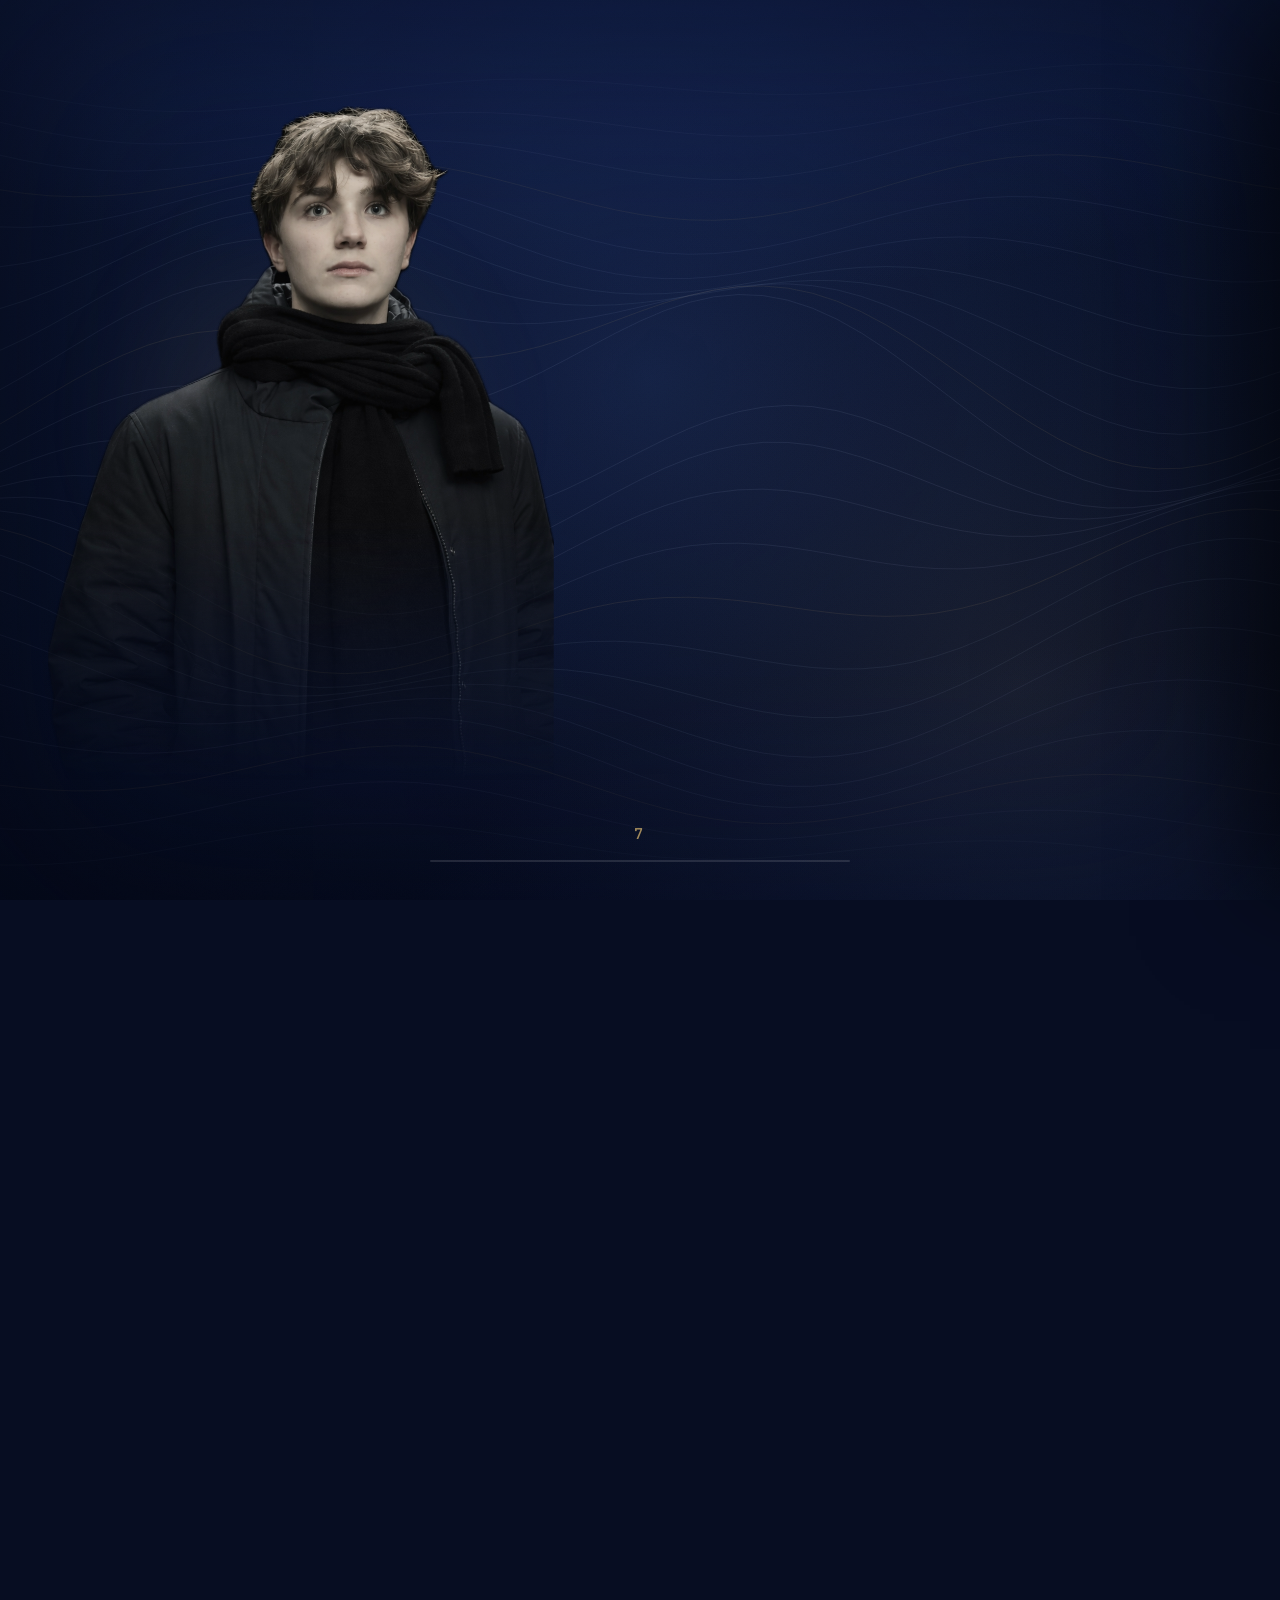
==== index.html @ 4847de5e "Add files via upload" ====
<!DOCTYPE html>
<html lang="it">
<head>
<meta charset="UTF-8" />
<meta http-equiv="refresh" content="0; url=Portfolio.html" />
<title>Andrea Celeste Gervasoni</title>
<script>location.replace('Portfolio.html' + location.hash);</script>
</head>
<body style="background: #070D22;"></body>
</html>
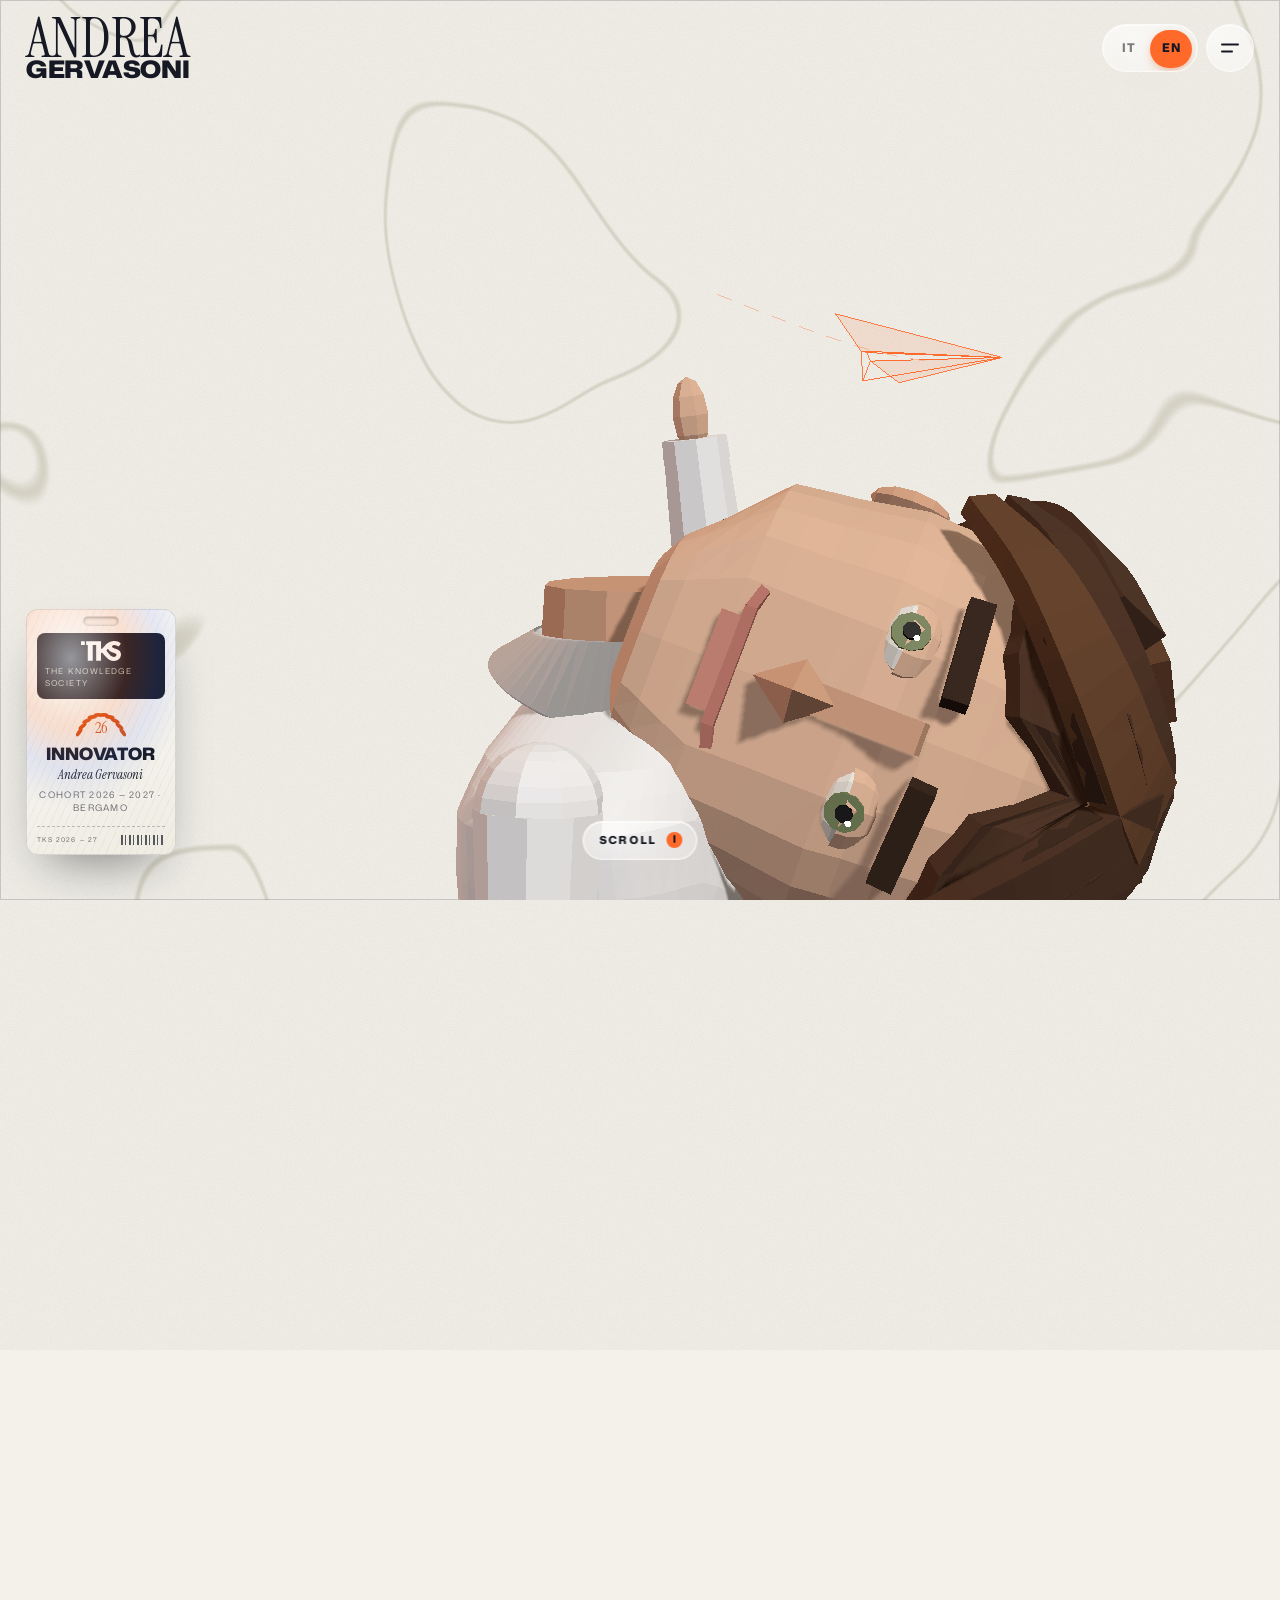
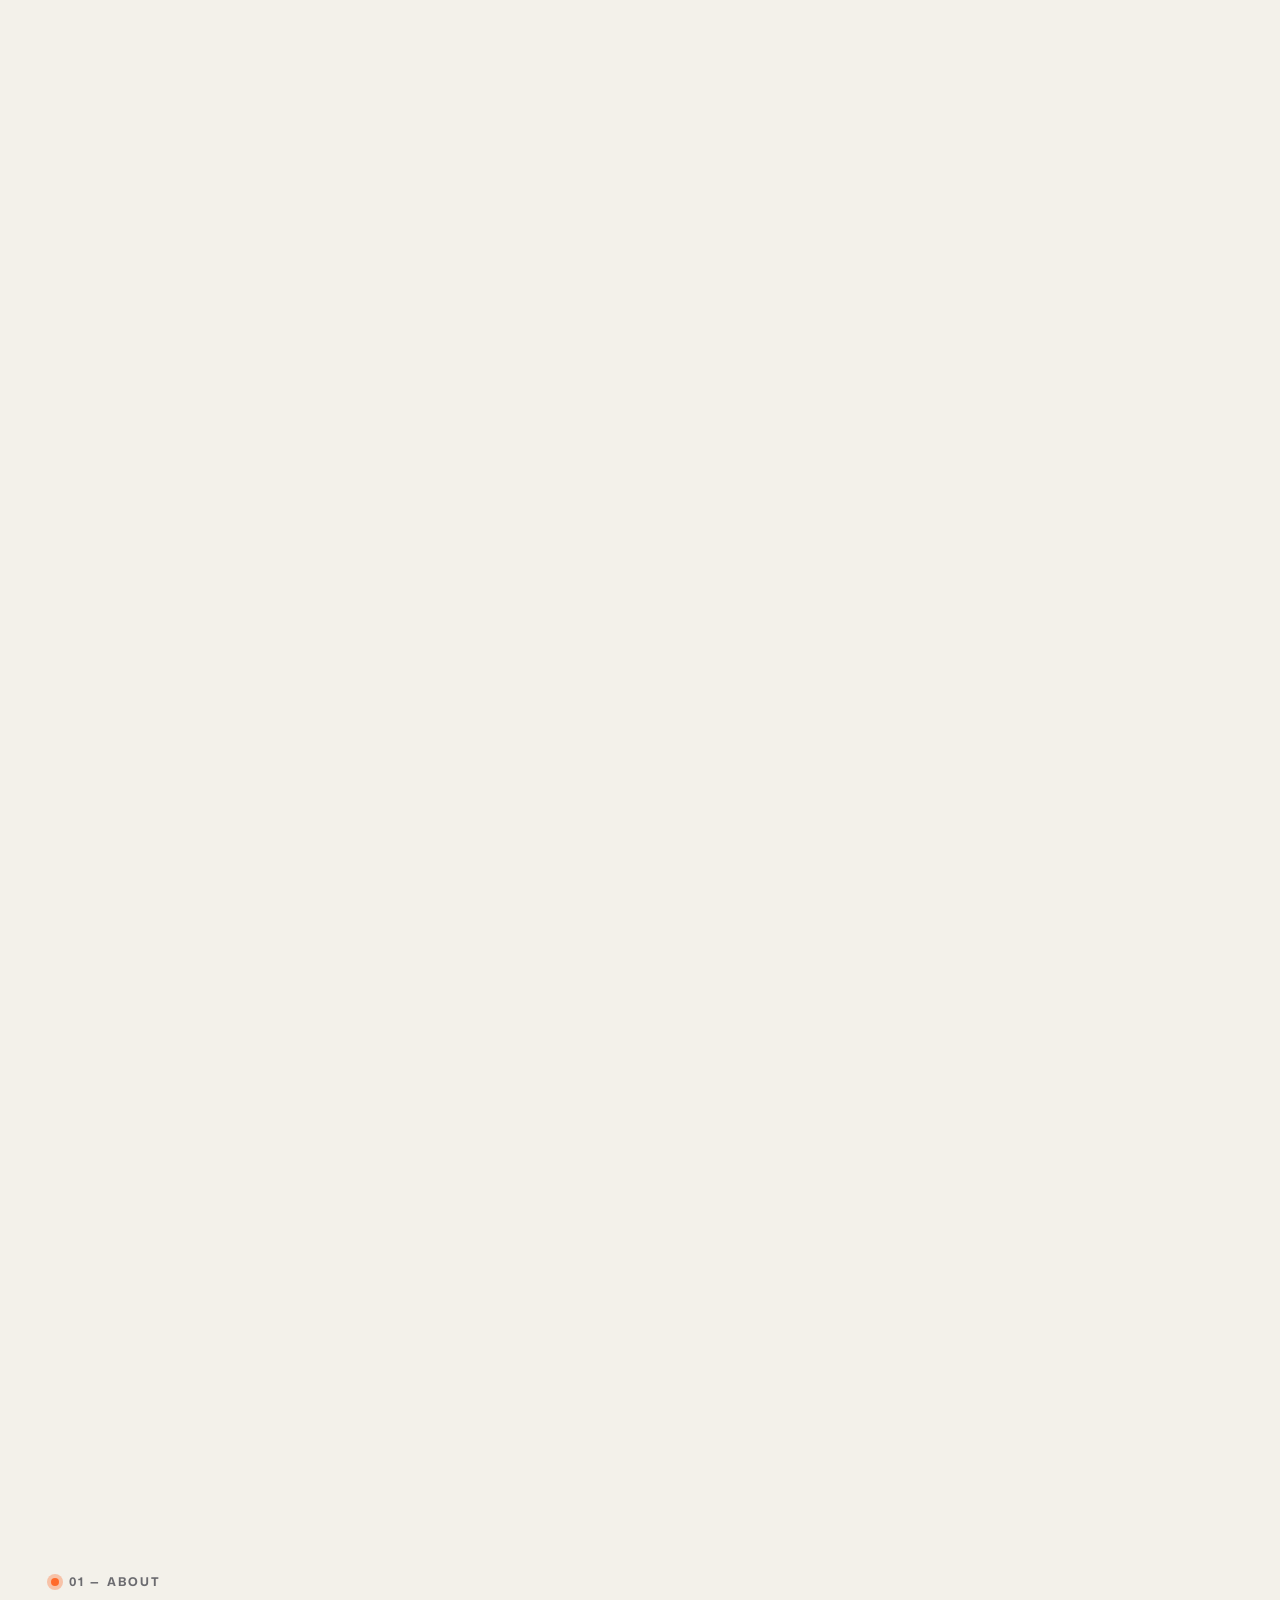
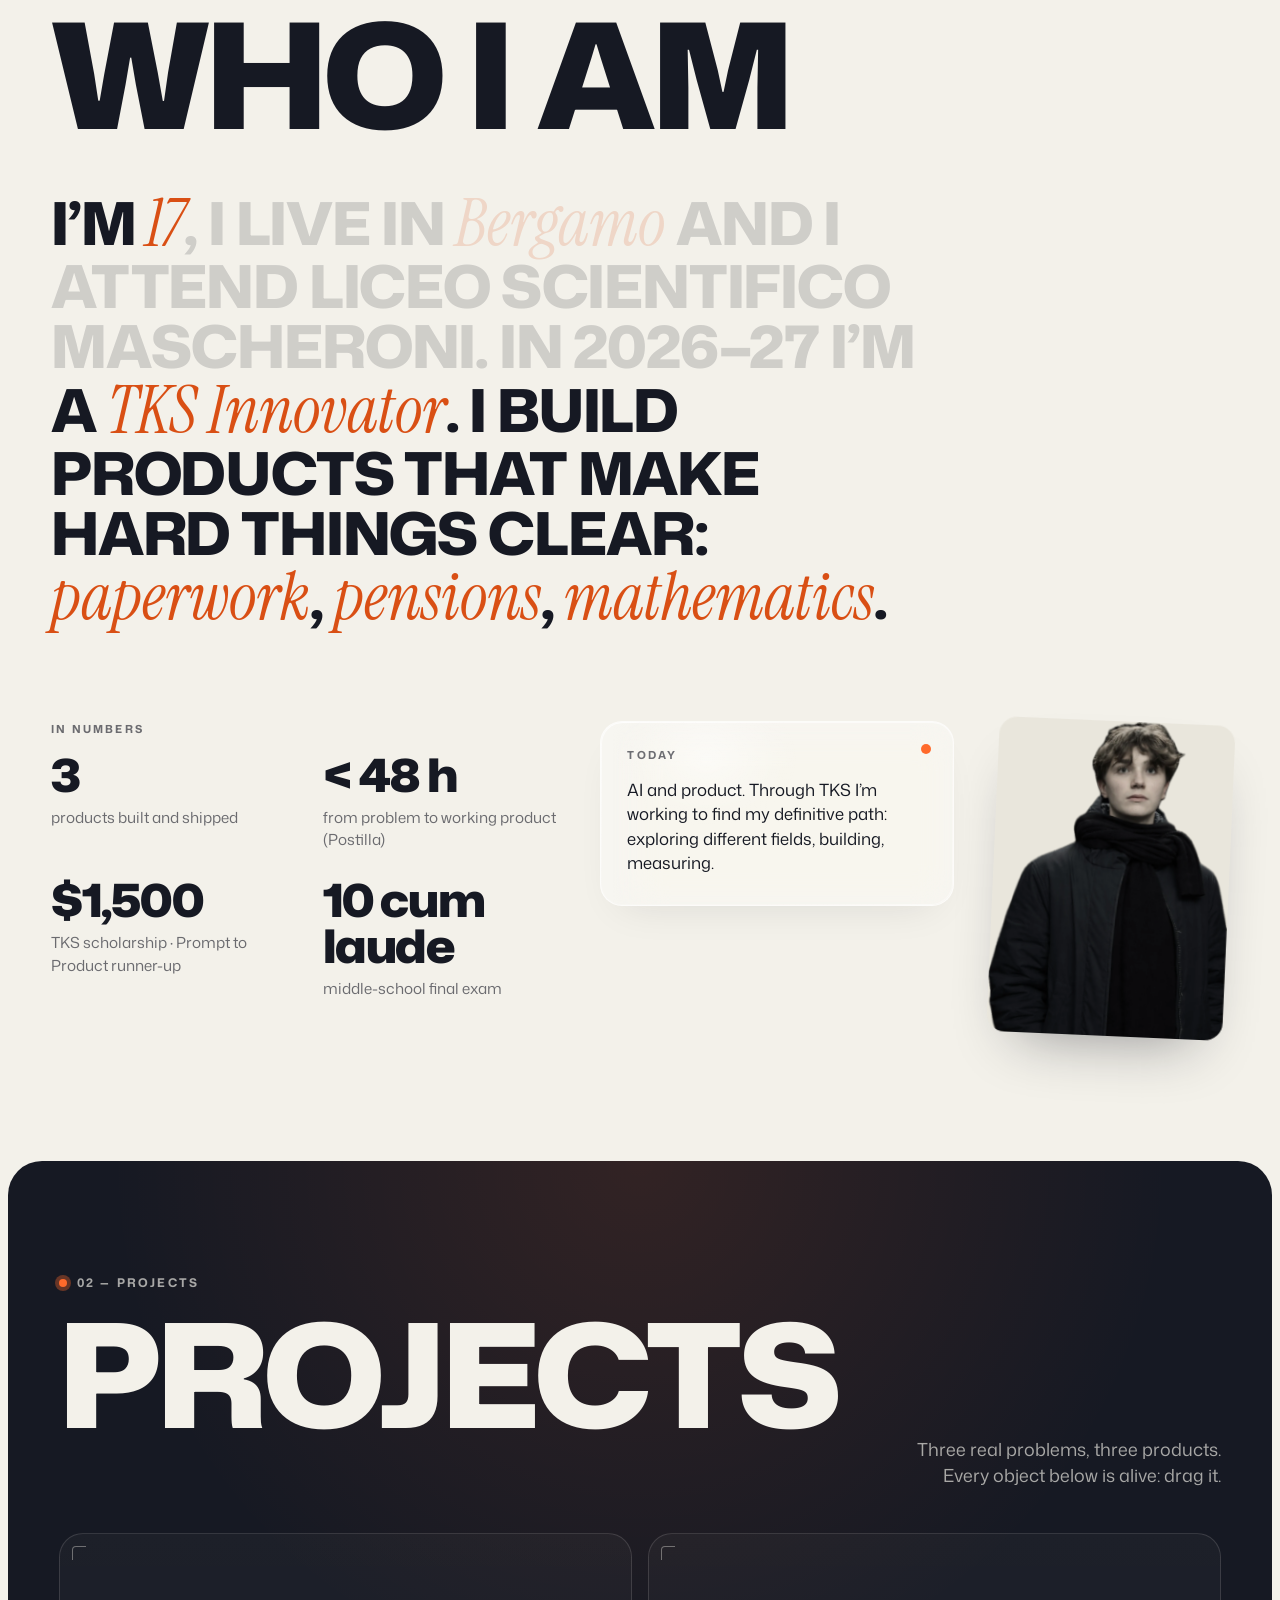
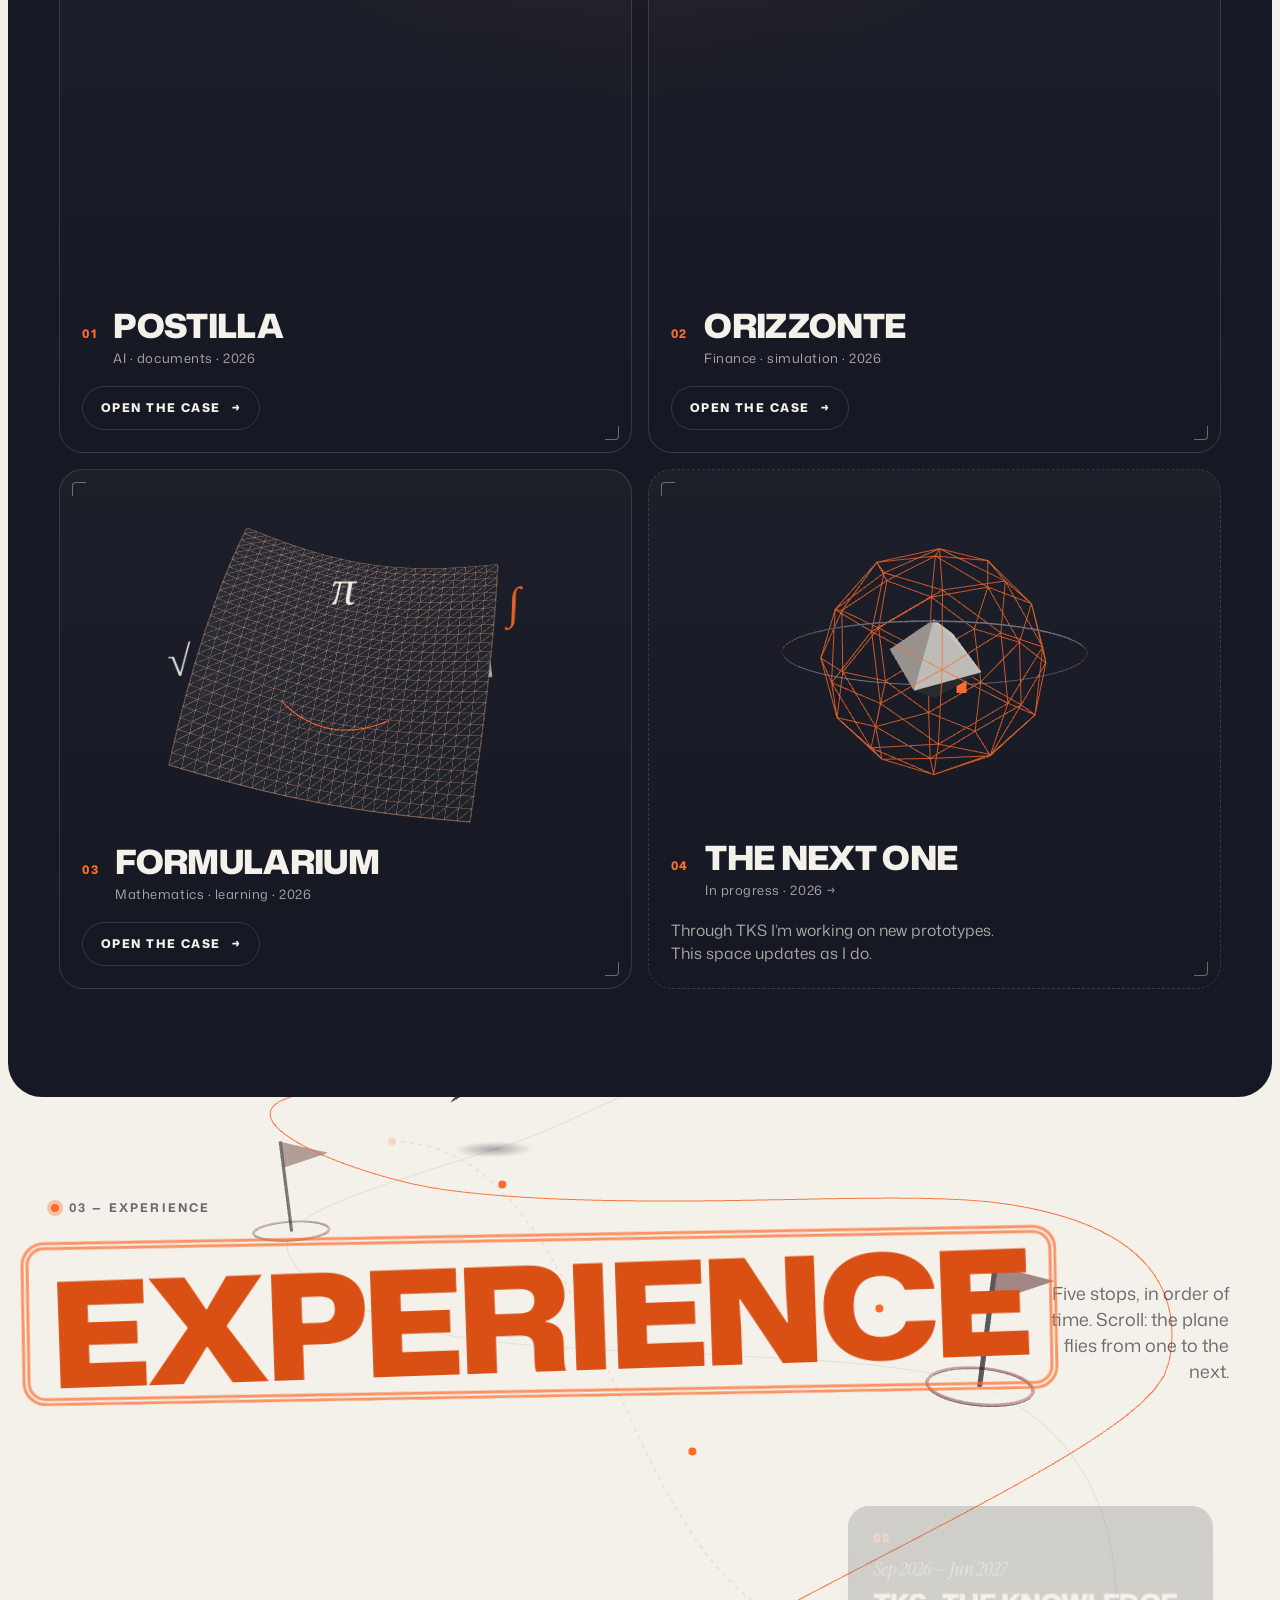
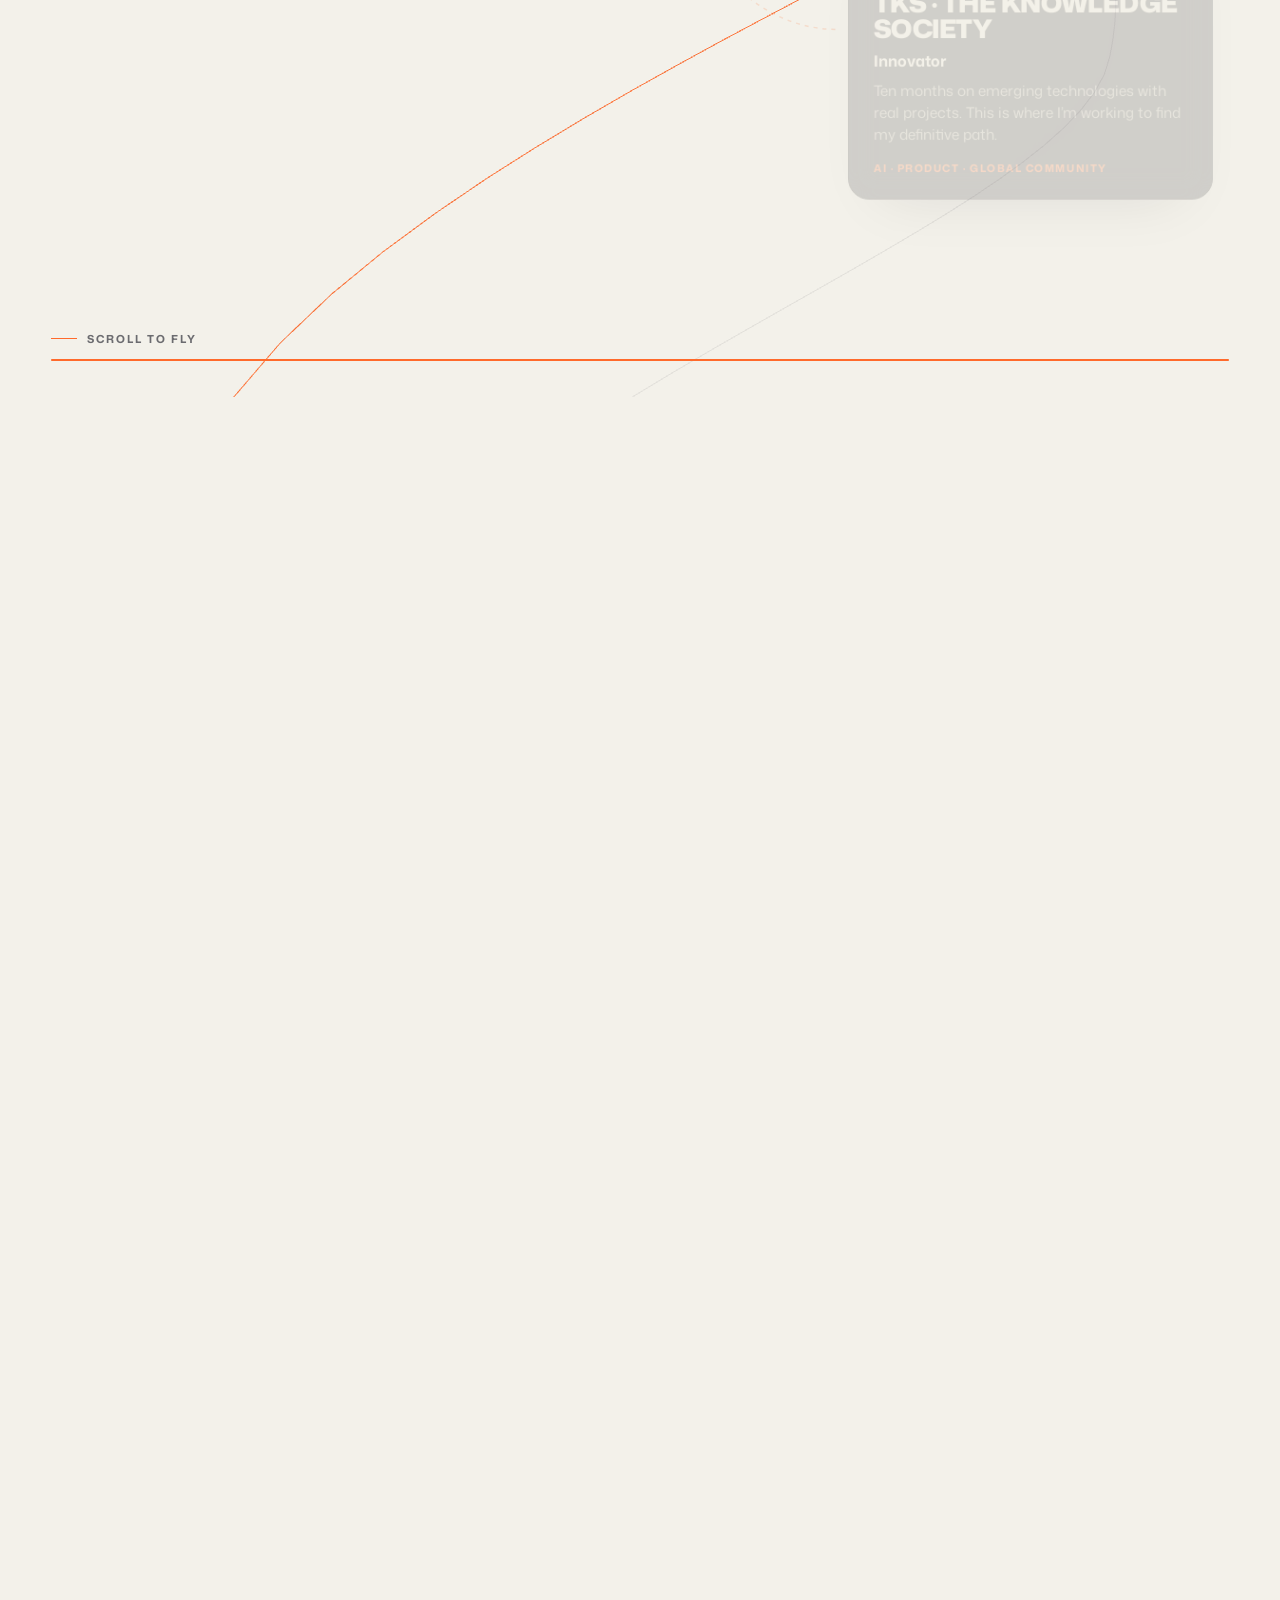
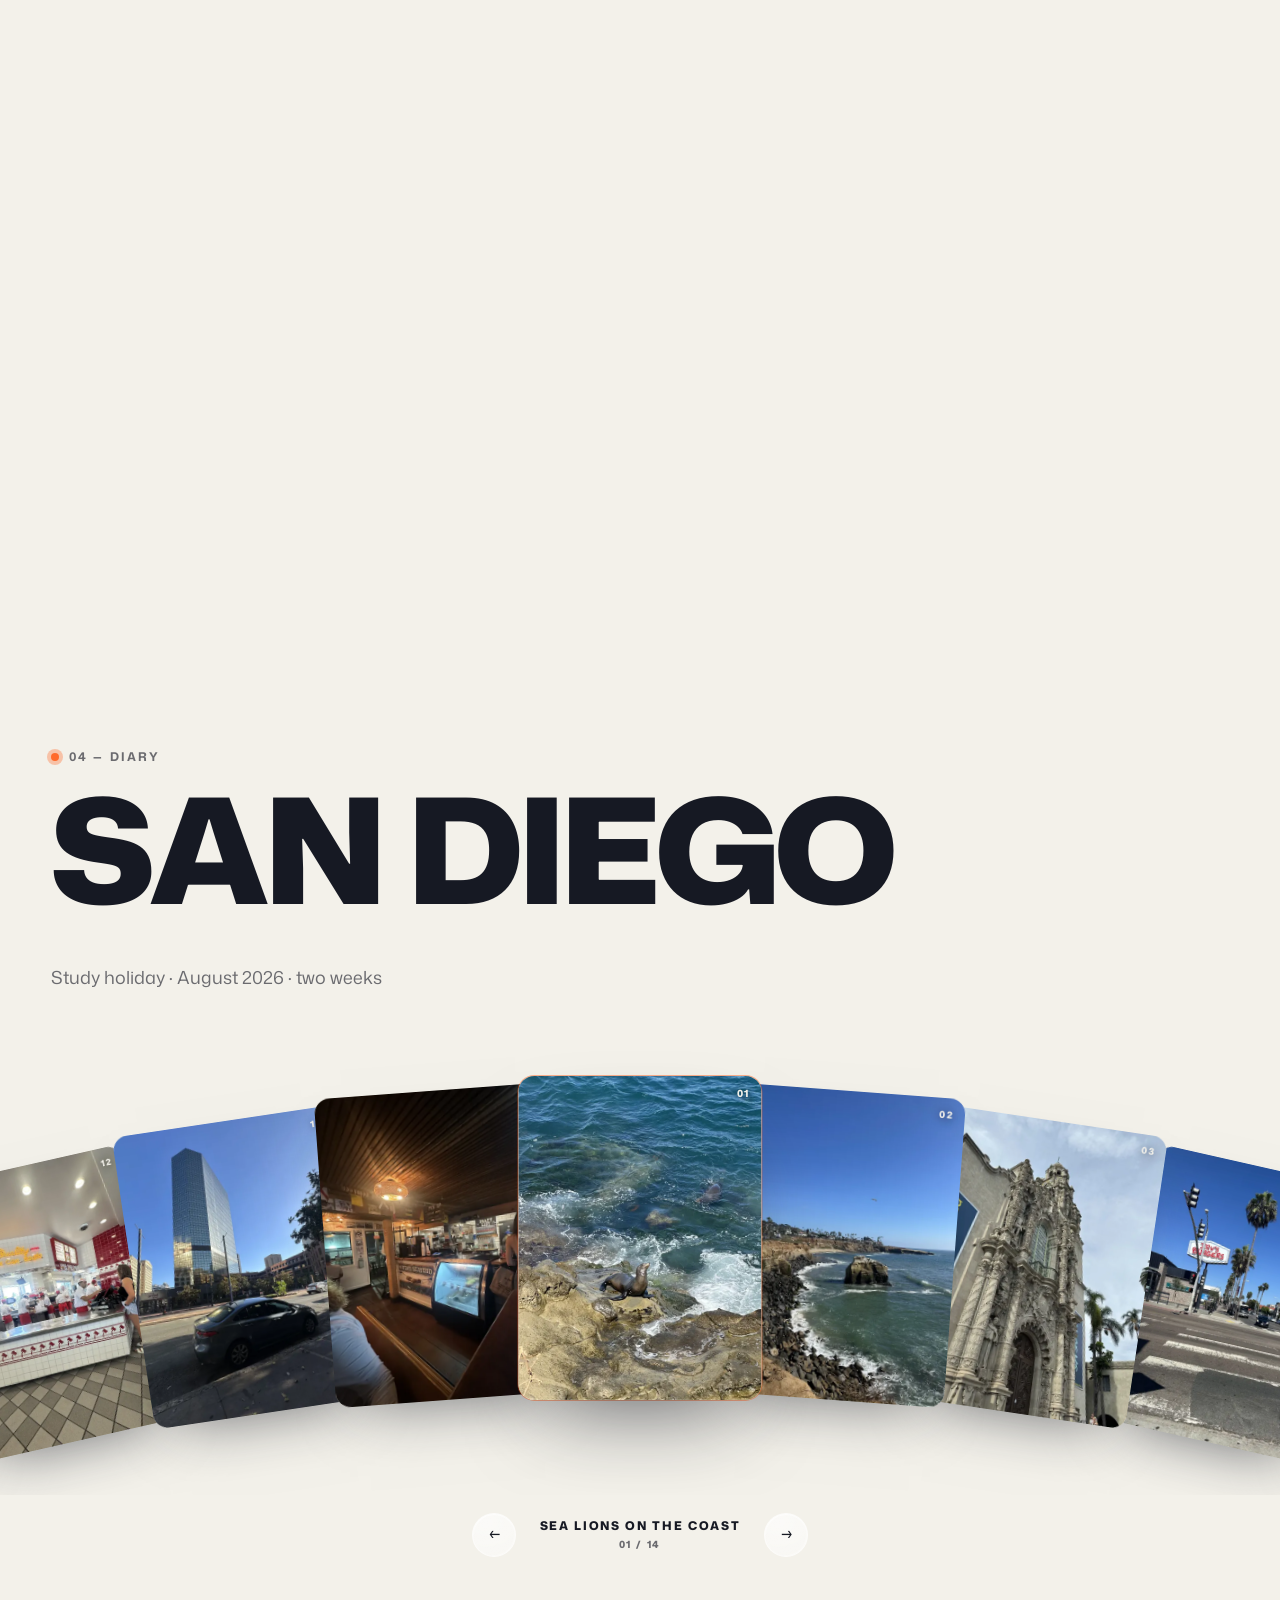
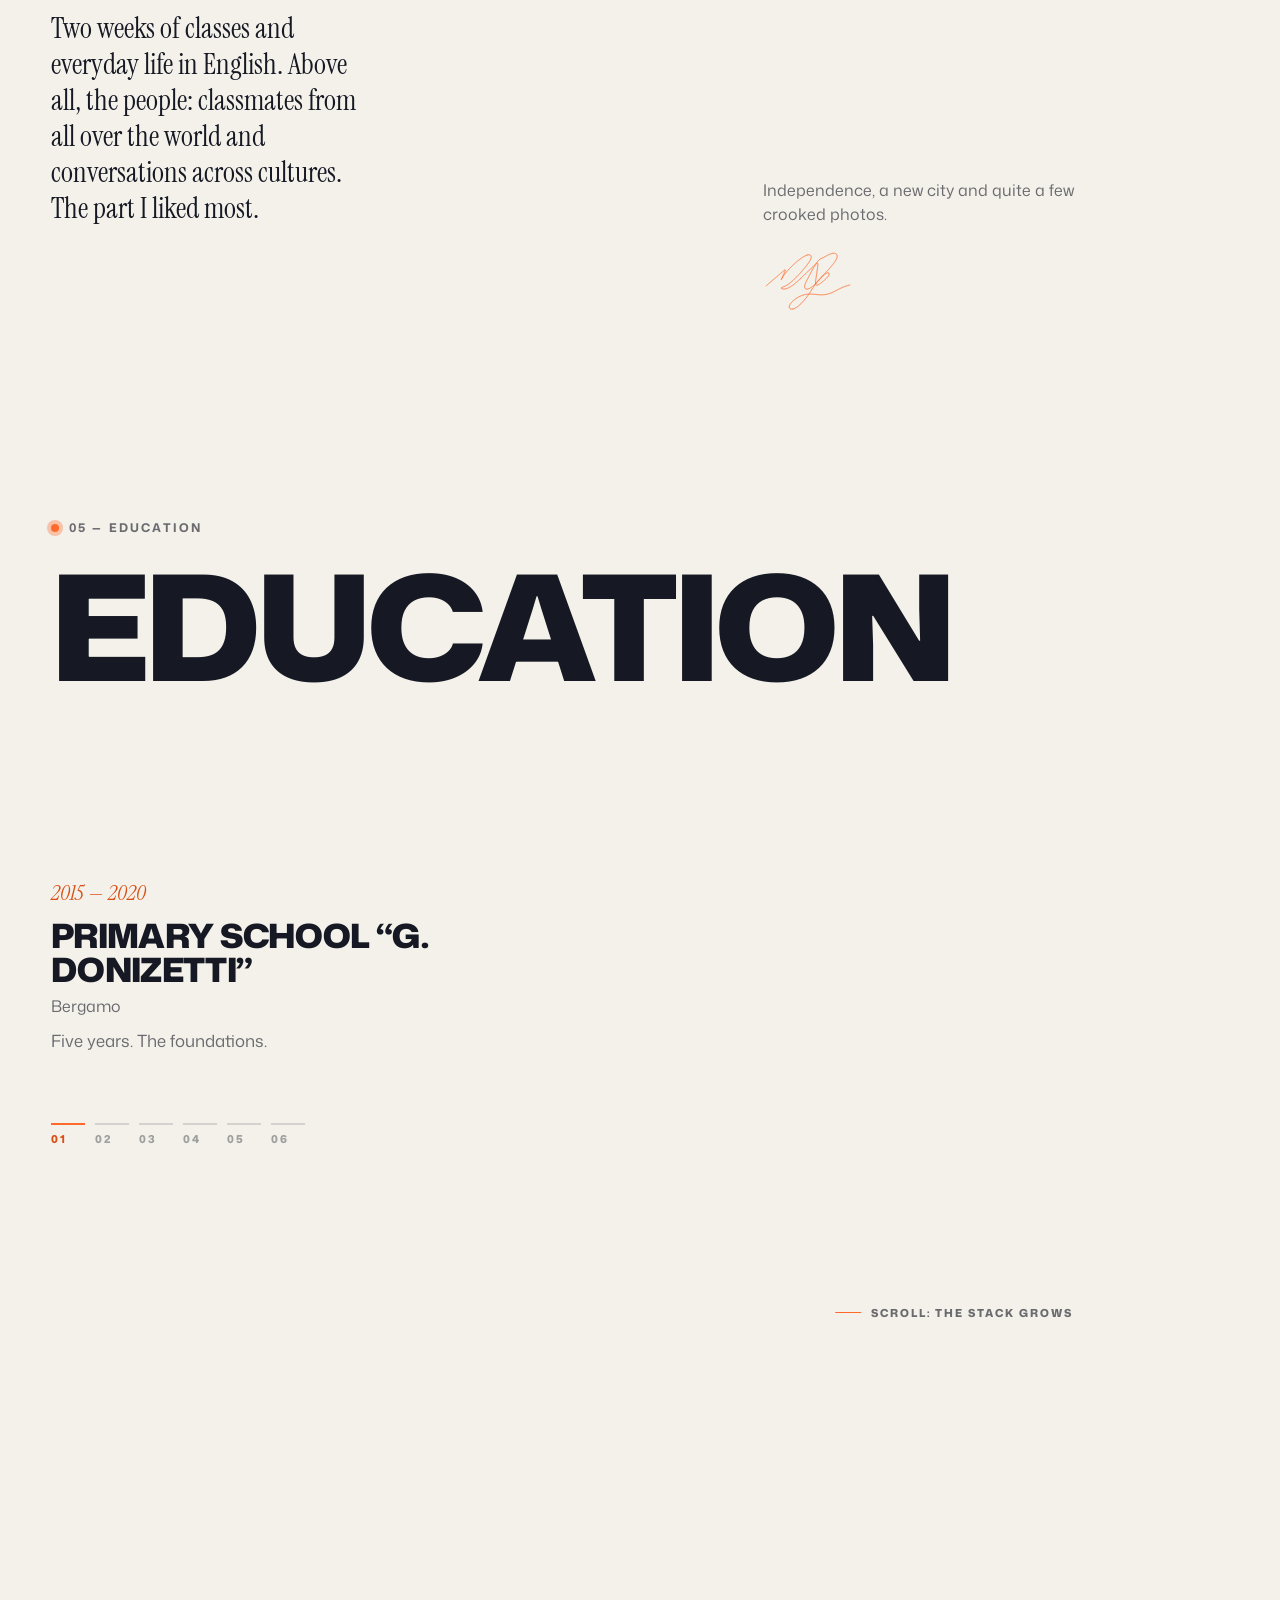
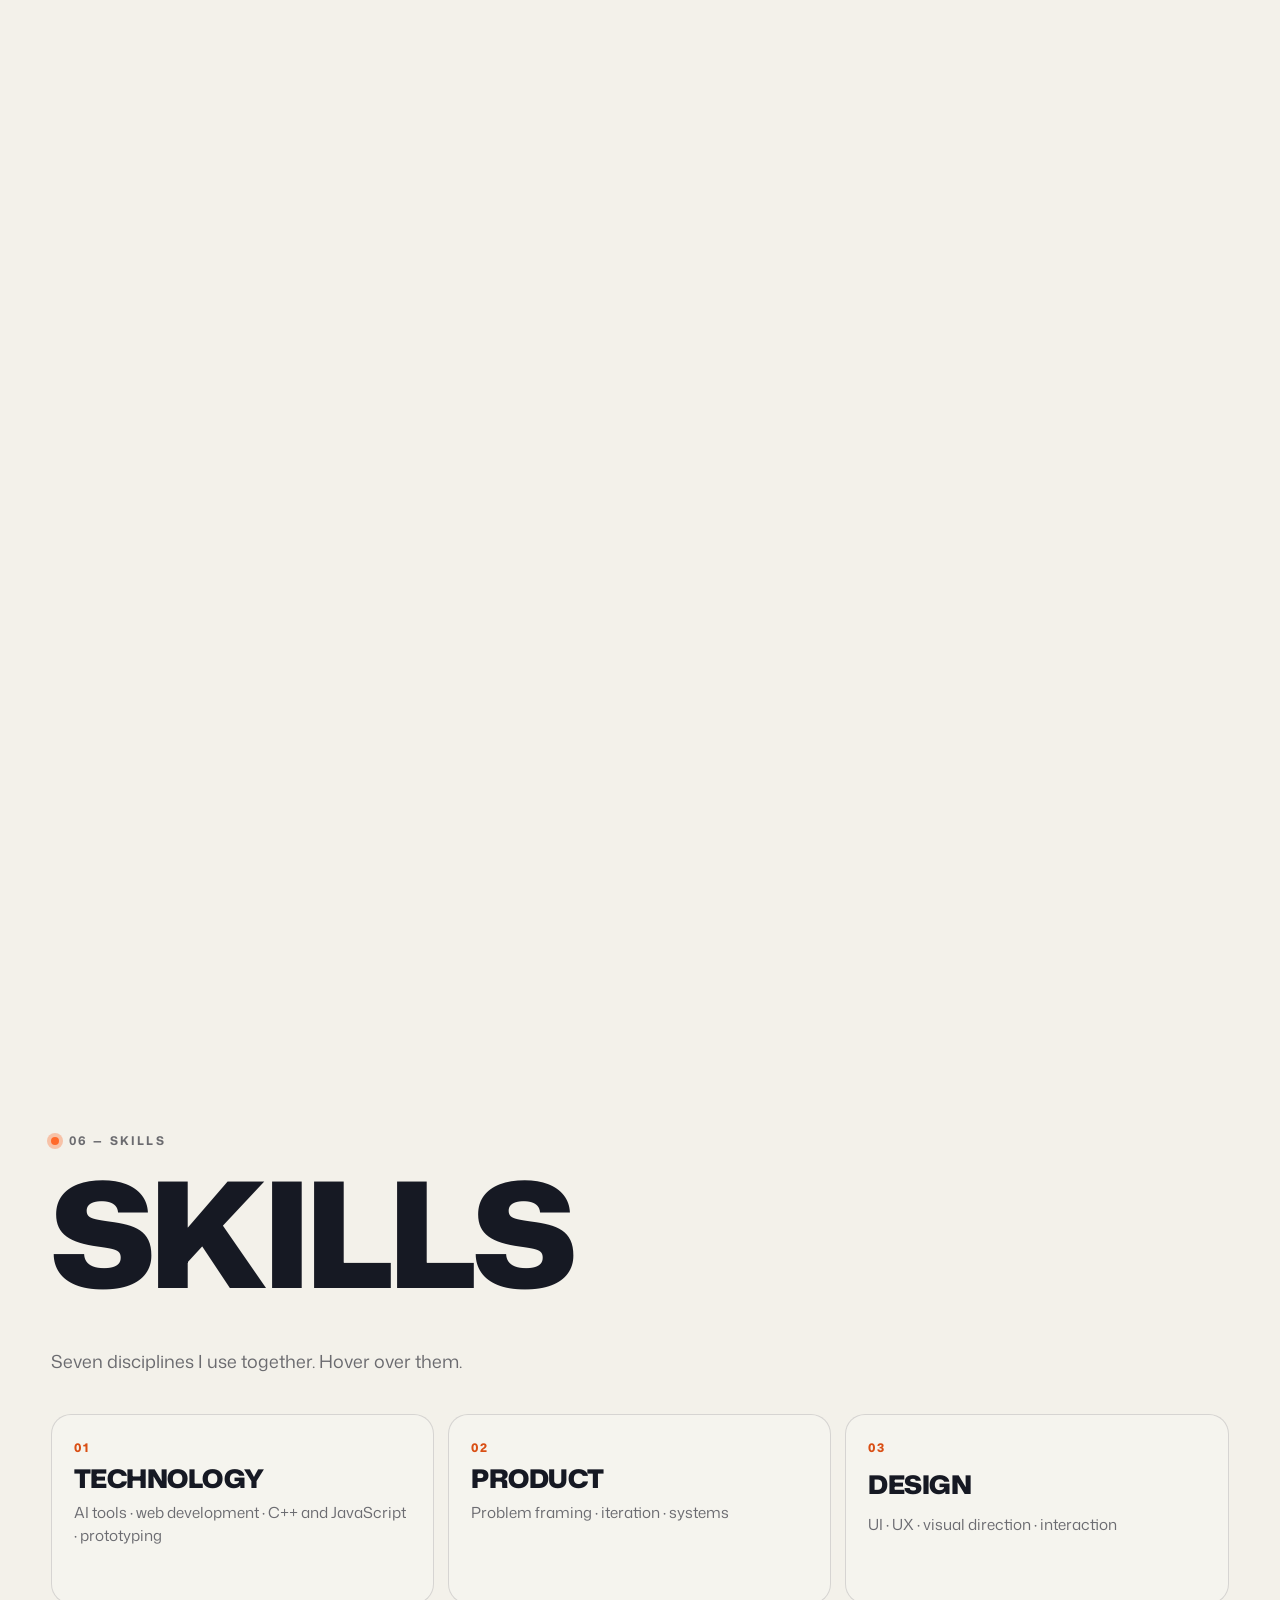
==== commit 56b0c35a: "new site" ====
--- a/index.html
+++ b/index.html
@@ -1,10 +1,447 @@
-<!DOCTYPE html>
+<!doctype html>
 <html lang="it">
 <head>
-<meta charset="UTF-8" />
-<meta http-equiv="refresh" content="0; url=Portfolio.html" />
-<title>Andrea Celeste Gervasoni</title>
-<script>location.replace('Portfolio.html' + location.hash);</script>
+  <meta charset="utf-8">
+  <meta name="viewport" content="width=device-width, initial-scale=1, viewport-fit=cover">
+  <title>Andrea Gervasoni — Studente, builder, TKS Innovator</title>
+  <meta name="description" content="Andrea Gervasoni, 17 anni, Bergamo. Studente del Liceo Scientifico, TKS Innovator 2026–27. Costruisco prodotti che rendono chiare le cose difficili.">
+  <meta name="theme-color" content="#f3f1ea">
+  <meta property="og:title" content="Andrea Gervasoni">
+  <meta property="og:description" content="Studente, builder, TKS Innovator. Bergamo.">
+  <meta property="og:type" content="website">
+  <meta property="og:url" content="https://andrea-gervasoni.github.io/AndreaCG-site/">
+  <meta property="og:image" content="https://andrea-gervasoni.github.io/AndreaCG-site/assets/og.jpg">
+  <link rel="canonical" href="https://andrea-gervasoni.github.io/AndreaCG-site/">
+  <meta name="twitter:card" content="summary_large_image">
+  <link rel="icon" href="assets/favicon.svg" type="image/svg+xml">
+  <link rel="preconnect" href="https://fonts.googleapis.com">
+  <link rel="preconnect" href="https://fonts.gstatic.com" crossorigin>
+  <link href="https://fonts.googleapis.com/css2?family=Mona+Sans:ital,wdth,wght@0,75..125,200..900;1,75..125,200..900&family=Instrument+Serif:ital@0;1&display=swap" rel="stylesheet">
+  <link rel="stylesheet" href="css/style.css">
+  <link rel="modulepreload" href="vendor/three.module.min.js">
 </head>
-<body style="background: #070D22;"></body>
+<body data-theme="light" data-lang="it">
+  <a class="skip-link" href="#main" data-i18n="skip">Vai al contenuto</a>
+
+  <!-- Sfondo liquido continuo: linee di livello che seguono il cursore -->
+  <canvas id="field" class="field" aria-hidden="true"></canvas>
+  <div class="grain" aria-hidden="true"></div>
+
+  <!-- Schermo di caricamento -->
+  <div class="boot" data-boot aria-hidden="true">
+    <svg class="boot-sign" data-boot-sign viewBox="0 0 785 544"></svg>
+    <span class="boot-bar"><i></i></span>
+  </div>
+
+  <header class="topbar" data-topbar>
+    <a class="lockup" href="#top" data-i18n-aria="nav.home.aria" aria-label="Andrea Gervasoni, inizio">
+      <svg class="lockup-svg" viewBox="0 0 150 54.5" data-lockup aria-hidden="true">
+        <text data-lockup-first x="0" y="36" font-size="51.4" textLength="150" lengthAdjust="spacingAndGlyphs" class="lockup-first">ANDREA</text>
+        <text data-lockup-last x="0" y="54.5" font-size="22" textLength="150" lengthAdjust="spacingAndGlyphs" class="lockup-last">GERVASONI</text>
+      </svg>
+      <span class="sr-only">Andrea Gervasoni</span>
+    </a>
+    <span></span>
+    <div class="topbar-actions">
+      <button class="lang-toggle glass" type="button" data-lang-toggle aria-label="Switch to English">
+        <i class="lang-knob" aria-hidden="true"></i><span data-lang-opt="it">IT</span><span data-lang-opt="en">EN</span>
+      </button>
+      <button class="menu-btn glass" type="button" data-menu-toggle aria-expanded="false" aria-controls="menu" aria-label="Menu">
+        <span></span><span></span>
+      </button>
+    </div>
+  </header>
+
+  <!-- Menu a schermo intero -->
+  <nav class="menu" id="menu" data-menu aria-label="Menu" hidden>
+    <div class="menu-panel glass-heavy">
+      <ol class="menu-list">
+        <li><a href="#about" data-menu-link><small>01</small><span data-i18n="nav.about">Chi sono</span></a></li>
+        <li><a href="#projects" data-menu-link><small>02</small><span data-i18n="nav.projects">Progetti</span></a></li>
+        <li><a href="#experience" data-menu-link><small>03</small><span data-i18n="nav.experience">Esperienze</span></a></li>
+        <li><a href="#sandiego" data-menu-link><small>04</small><span data-i18n="nav.sandiego">San Diego</span></a></li>
+        <li><a href="#education" data-menu-link><small>05</small><span data-i18n="nav.education">Formazione</span></a></li>
+        <li><a href="#skills" data-menu-link><small>06</small><span data-i18n="nav.skills">Competenze</span></a></li>
+        <li><a href="#languages" data-menu-link><small>07</small><span data-i18n="nav.languages">Lingue</span></a></li>
+        <li><a href="#contact" data-menu-link><small>08</small><span data-i18n="nav.contact">Contatti</span></a></li>
+      </ol>
+      <div class="menu-foot">
+        <a href="https://www.linkedin.com/in/andrea-gervasoni-121639375" target="_blank" rel="noreferrer">LinkedIn ↗</a>
+        <a href="https://github.com/Andrea-Gervasoni" target="_blank" rel="noreferrer">GitHub ↗</a>
+        <span class="menu-sign"><svg viewBox="0 0 785 544" aria-hidden="true"><use href="#signature-paths"/></svg></span>
+      </div>
+    </div>
+  </nav>
+
+  <main id="main">
+
+    <!-- ============ 1. HERO + NOTA (coreografia pinnata) ============ -->
+    <section class="hero" id="top" data-hero aria-label="Introduzione">
+      <div class="hero-pin" data-hero-pin>
+
+        <!-- Strato scuro dietro: compare quando il quadro si chiude -->
+        <div class="note" data-note aria-hidden="true">
+          <div class="marquee marquee-serif" data-marquee="-1">
+            <div class="marquee-track"><span data-i18n="note.row1">Capire le cose difficili</span><span data-i18n="note.row1">Capire le cose difficili</span><span data-i18n="note.row1">Capire le cose difficili</span><span data-i18n="note.row1">Capire le cose difficili</span></div>
+          </div>
+          <div class="marquee marquee-sans" data-marquee="1">
+            <div class="marquee-track"><span data-i18n="note.row2">BERGAMO · LICEO SCIENTIFICO · TKS INNOVATOR · STUDENTE</span><span data-i18n="note.row2">BERGAMO · LICEO SCIENTIFICO · TKS INNOVATOR · STUDENTE</span><span data-i18n="note.row2">BERGAMO · LICEO SCIENTIFICO · TKS INNOVATOR · STUDENTE</span><span data-i18n="note.row2">BERGAMO · LICEO SCIENTIFICO · TKS INNOVATOR · STUDENTE</span></div>
+          </div>
+        </div>
+
+        <!-- Il quadro chiaro che si chiude scorrendo -->
+        <div class="panel" data-panel>
+          <div class="avatar-stage" data-avatar-stage>
+            <canvas id="avatar" class="avatar" role="img" aria-label="Ritratto 3D low-poly di Andrea che segue il cursore" data-i18n-aria="hero.avatar.aria"></canvas>
+          </div>
+          <div class="hero-ui" data-hero-ui>
+            <h1 class="sr-only">Andrea Gervasoni</h1>
+            <div class="badge" data-badge role="img" aria-label="TKS Innovator 2026–2027" data-i18n-aria="badge.aria">
+              <span class="badge-card">
+                <span class="badge-face badge-front">
+                  <i class="badge-hole"></i>
+                  <span class="badge-head"><img src="assets/tks-logo.svg" alt="TKS" width="500" height="255"><em data-i18n="badge.program">The Knowledge Society</em></span>
+                  <svg class="badge-laurel" viewBox="0 0 120 70" aria-hidden="true">
+                    <g fill="currentColor"><g id="bl"><ellipse cx="20" cy="52" rx="9" ry="3.6" transform="rotate(-55 20 52)"/><ellipse cx="26" cy="41" rx="9" ry="3.6" transform="rotate(-40 26 41)"/><ellipse cx="34" cy="31" rx="9" ry="3.6" transform="rotate(-25 34 31)"/><ellipse cx="44" cy="24" rx="9" ry="3.6" transform="rotate(-10 44 24)"/><ellipse cx="55" cy="20" rx="8" ry="3.4" transform="rotate(4 55 20)"/></g><use href="#bl" transform="matrix(-1 0 0 1 120 0)"/></g>
+                    <text x="60" y="54" text-anchor="middle" font-family="Instrument Serif, Georgia, serif" font-size="30" fill="currentColor">26</text>
+                  </svg>
+                  <strong data-i18n="badge.role">Innovator</strong>
+                  <span class="badge-name">Andrea Gervasoni</span>
+                  <span class="badge-cohort" data-i18n="badge.cohort">Coorte 2026 — 2027 · Bergamo</span>
+                  <span class="badge-foot"><small data-i18n="badge.flip">TKS 2026 — 27</small><i class="badge-stripe"></i></span>
+                </span>
+              </span>
+            </div>
+            <p class="hero-scroll glass"><span data-i18n="hero.scroll">Scorri</span><i></i></p>
+          </div>
+        </div>
+
+        <!-- La firma che si scrive sopra il quadro -->
+        <svg class="signature" data-signature viewBox="0 0 785 544" aria-hidden="true"></svg>
+      </div>
+    </section>
+
+    <!-- ============ 2. CHI SONO ============ -->
+    <section class="section about" id="about" data-theme-section="dark">
+      <div class="wrap">
+        <p class="kicker" data-i18n="about.kicker">01 — Chi sono</p>
+        <h2 class="title" data-title="particles" data-i18n="about.title">CHI SONO</h2>
+        <p class="statement" data-reveal-words data-i18n-html="about.statement">Ho <em>17 anni</em>, vivo a <em>Bergamo</em> e frequento il Liceo Scientifico Mascheroni. Nel 2026–27 sono <em>TKS Innovator</em>. Costruisco prodotti che rendono chiare le cose difficili: <em>burocrazia</em>, <em>pensioni</em>, <em>matematica</em>.</p>
+      </div>
+      <div class="wrap about-grid" data-theme-switch="light">
+        <div class="facts">
+          <p class="label" data-i18n="about.facts.label">In numeri</p>
+          <dl>
+            <div><dt data-i18n="about.fact1.n">3</dt><dd data-i18n="about.fact1.l">prodotti costruiti e pubblicati</dd></div>
+            <div><dt data-i18n="about.fact2.n">&lt; 48 h</dt><dd data-i18n="about.fact2.l">da problema a prodotto funzionante (Postilla)</dd></div>
+            <div><dt data-i18n="about.fact3.n">$1.500</dt><dd data-i18n="about.fact3.l">borsa di studio TKS · runner-up Prompt to Product</dd></div>
+            <div><dt data-i18n="about.fact4.n">10 e lode</dt><dd data-i18n="about.fact4.l">esame di terza media</dd></div>
+          </dl>
+        </div>
+        <aside class="focus glass">
+          <p class="label" data-i18n="about.focus.label">Oggi</p>
+          <p data-i18n="about.focus">AI e prodotto. Con TKS sto lavorando per trovare la mia strada definitiva: esploro ambiti diversi, costruisco, misuro.</p>
+          <span class="focus-dot" aria-hidden="true"></span>
+        </aside>
+        <figure class="about-photo" aria-hidden="true">
+          <img src="assets/andrea.webp" width="992" height="1350" alt="" loading="lazy" decoding="async">
+        </figure>
+      </div>
+    </section>
+
+    <!-- ============ 3. PROGETTI (libreria scura, oggetti 3D) ============ -->
+    <section class="section projects" id="projects" data-dark-block>
+      <div class="wrap projects-head">
+        <div>
+          <p class="kicker" data-i18n="projects.kicker">02 — Progetti</p>
+          <h2 class="title" data-title="flap" data-i18n="projects.title">PROGETTI</h2>
+        </div>
+        <p class="lead" data-i18n="projects.intro">Tre problemi reali, tre prodotti. Ogni oggetto qui sotto è vivo: trascinalo.</p>
+      </div>
+      <div class="wrap projects-grid" data-projects-grid>
+        <canvas class="objects-canvas" data-objects-canvas aria-hidden="true"></canvas>
+
+        <article class="pcard" data-project="postilla">
+          <div class="pcard-obj" data-object="postilla"></div>
+          <div class="pcard-meta">
+            <span class="pcard-n">01</span>
+            <h3 data-i18n="p1.name">Postilla</h3>
+            <p><span data-i18n="p1.type">AI · documenti</span> · <span data-i18n="p1.year">2026</span></p>
+          </div>
+          <button class="pcard-open" type="button" data-open-project="postilla"><span data-i18n="projects.open">Apri la scheda</span><i>→</i></button>
+        </article>
+
+        <article class="pcard" data-project="orizzonte">
+          <div class="pcard-obj" data-object="orizzonte"></div>
+          <div class="pcard-meta">
+            <span class="pcard-n">02</span>
+            <h3 data-i18n="p2.name">Orizzonte</h3>
+            <p><span data-i18n="p2.type">Finanza · simulazione</span> · <span data-i18n="p2.year">2026</span></p>
+          </div>
+          <button class="pcard-open" type="button" data-open-project="orizzonte"><span data-i18n="projects.open">Apri la scheda</span><i>→</i></button>
+        </article>
+
+        <article class="pcard" data-project="formularium">
+          <div class="pcard-obj" data-object="formularium"></div>
+          <div class="pcard-meta">
+            <span class="pcard-n">03</span>
+            <h3 data-i18n="p3.name">Formularium</h3>
+            <p><span data-i18n="p3.type">Matematica · didattica</span> · <span data-i18n="p3.year">2026</span></p>
+          </div>
+          <button class="pcard-open" type="button" data-open-project="formularium"><span data-i18n="projects.open">Apri la scheda</span><i>→</i></button>
+        </article>
+
+        <article class="pcard pcard-next" data-project="next">
+          <div class="pcard-obj" data-object="next"></div>
+          <div class="pcard-meta">
+            <span class="pcard-n">04</span>
+            <h3 data-i18n="p4.name">Il prossimo</h3>
+            <p><span data-i18n="p4.type">In costruzione</span> · <span data-i18n="p4.year">2026 →</span></p>
+          </div>
+          <p class="pcard-note" data-i18n="p4.deck">Con TKS sto lavorando a nuovi prototipi. Questo spazio si aggiorna con me.</p>
+        </article>
+      </div>
+    </section>
+
+    <!-- Scheda progetto (dialog) -->
+    <div class="pdialog" data-pdialog role="dialog" aria-modal="true" aria-labelledby="pdialog-title" hidden>
+      <div class="pdialog-backdrop" data-pdialog-close></div>
+      <div class="pdialog-panel glass-heavy">
+        <button class="pdialog-close glass" type="button" data-pdialog-close aria-label="Chiudi" data-i18n-aria="projects.close">×</button>
+        <div class="pdialog-obj" data-pdialog-obj><small data-i18n="projects.drag">Trascina per ruotare</small></div>
+        <div class="pdialog-body">
+          <p class="kicker" data-pd="tag"></p>
+          <h3 id="pdialog-title" data-pd="name"></h3>
+          <p class="pdialog-deck" data-pd="deck"></p>
+          <dl class="pdialog-facts" data-pd="facts"></dl>
+          <div class="pdialog-links" data-pd="links"></div>
+        </div>
+      </div>
+    </div>
+
+    <!-- ============ 4. ESPERIENZE (il percorso: un volo sopra la mappa) ============ -->
+    <section class="section experience" id="experience" data-experience>
+      <div class="exp-pin">
+        <canvas class="flight-canvas" data-flight-canvas aria-hidden="true"></canvas>
+        <div class="wrap exp-head">
+          <p class="kicker" data-i18n="exp.kicker">03 — Esperienze</p>
+          <h2 class="title" data-title="stamp" data-i18n="exp.title">ESPERIENZE</h2>
+          <p class="lead" data-i18n="exp.intro">Cinque tappe, in ordine di tempo. Scorri: l’aereo vola da una all’altra.</p>
+        </div>
+        <div class="exp-cards" data-exp-cards>
+          <article class="xcard" data-stop="0">
+            <span class="xcard-n">01</span>
+            <time data-i18n="e1.date">Marzo 2025</time>
+            <h3 data-i18n="e1.org">BABLE</h3>
+            <p class="xcard-role" data-i18n="e1.role">Articolo per il magazine digitale di Bergamo</p>
+            <p data-i18n="e1.desc">Ricerca, scrittura e revisione di un pezzo per un pubblico giovane e curioso.</p>
+            <small data-i18n="e1.tag">Ricerca · scrittura</small>
+          </article>
+          <article class="xcard" data-stop="1">
+            <span class="xcard-n">02</span>
+            <time data-i18n="e2.date">Aprile 2026</time>
+            <h3 data-i18n="e2.org">NN Editore</h3>
+            <p class="xcard-role" data-i18n="e2.role">Scheda libro professionale</p>
+            <p data-i18n="e2.desc">Lettura critica, struttura editoriale e sintesi per una casa editrice.</p>
+            <small data-i18n="e2.tag">Analisi · editoria</small>
+          </article>
+          <article class="xcard" data-stop="2">
+            <span class="xcard-n">03</span>
+            <time data-i18n="e3.date">Giugno 2026</time>
+            <h3 data-i18n="e3.org">Obton · Casei Gerola</h3>
+            <p class="xcard-role" data-i18n="e3.role">Visita tecnica a un impianto fotovoltaico</p>
+            <p data-i18n="e3.desc">Raccolta e analisi dei dati di campo sul funzionamento e la resa dell’impianto.</p>
+            <small data-i18n="e3.tag">Energia · dati reali</small>
+          </article>
+          <article class="xcard" data-stop="3">
+            <span class="xcard-n">04</span>
+            <time data-i18n="e4.date">Agosto 2026</time>
+            <h3 data-i18n="e4.org">San Diego, California</h3>
+            <p class="xcard-role" data-i18n="e4.role">Vacanza studio di due settimane</p>
+            <p data-i18n="e4.desc">Corso e vita quotidiana in inglese, dall’altra parte del mondo.</p>
+            <small data-i18n="e4.tag">Inglese · autonomia</small>
+            <a class="xcard-link" href="#sandiego"><span data-i18n="nav.sandiego">San Diego</span> ↓</a>
+          </article>
+          <article class="xcard xcard-now" data-stop="4">
+            <span class="xcard-n">05</span>
+            <time data-i18n="e5.date">Set 2026 — Giu 2027</time>
+            <h3 data-i18n="e5.org">TKS · The Knowledge Society</h3>
+            <p class="xcard-role" data-i18n="e5.role">Innovator</p>
+            <p data-i18n="e5.desc">Dieci mesi su tecnologie emergenti con progetti reali. Qui sto lavorando per trovare la mia strada definitiva.</p>
+            <small data-i18n="e5.tag">AI · prodotto · community globale</small>
+          </article>
+        </div>
+        <div class="exp-foot" aria-hidden="true">
+          <span class="exp-legend"><i></i><b data-i18n="exp.legend">Scorri per volare</b></span>
+          <div class="exp-progress"><i data-exp-progress></i></div>
+        </div>
+      </div>
+    </section>
+
+    <!-- ============ 5. SAN DIEGO (carosello a ventaglio) ============ -->
+    <section class="section diary" id="sandiego" data-diary>
+      <div class="wrap diary-head">
+        <p class="kicker" data-i18n="sd.kicker">04 — Diario</p>
+        <h2 class="title" data-title="wave" data-i18n="sd.title">SAN DIEGO</h2>
+        <p class="lead" data-i18n="sd.sub">Vacanza studio · agosto 2026 · due settimane</p>
+      </div>
+      <div class="fan" data-fan tabindex="0" aria-roledescription="carosello" aria-label="Foto da San Diego">
+        <div class="fan-stage" data-fan-stage></div>
+        <div class="fan-bar">
+          <button class="fan-btn glass" type="button" data-fan-prev aria-label="Foto precedente" data-i18n-aria="sd.prev">←</button>
+          <p class="fan-caption"><span data-fan-caption></span><small data-fan-counter>01 / 14</small></p>
+          <button class="fan-btn glass" type="button" data-fan-next aria-label="Foto successiva" data-i18n-aria="sd.next">→</button>
+        </div>
+      </div>
+      <div class="wrap diary-words">
+        <p class="diary-quote" data-i18n="sd.quote">Due settimane di corso e vita quotidiana in inglese. Ma soprattutto le persone: compagni arrivati da tutto il mondo e conversazioni tra culture diverse. È la parte che mi è piaciuta di più.</p>
+        <p class="diary-note" data-i18n="sd.quote2">Autonomia, una città nuova e parecchie foto storte.</p>
+        <svg class="diary-sign" viewBox="0 0 785 544" aria-hidden="true"><use href="#signature-paths"/></svg>
+      </div>
+    </section>
+
+    <!-- ============ 6. FORMAZIONE (la pila di libri) ============ -->
+    <section class="section education" id="education" data-education>
+      <div class="edu-pin">
+        <div class="wrap edu-grid">
+          <div class="edu-head">
+            <p class="kicker" data-i18n="edu.kicker">05 — Formazione</p>
+            <h2 class="title" data-title="chalk" data-i18n="edu.title">FORMAZIONE</h2>
+          </div>
+          <div class="edu-text">
+            <ol class="edu-list" data-edu-list>
+              <li class="edu-item" data-step="0">
+                <span class="edu-when" data-i18n="ed1.when">2015 — 2020</span>
+                <div><h3 data-i18n="ed1.what">Scuola primaria “G. Donizetti”</h3><p data-i18n="ed1.where">Bergamo</p></div>
+                <p class="edu-note" data-i18n="ed1.note">Cinque anni. Le basi.</p>
+              </li>
+              <li class="edu-item" data-step="1">
+                <span class="edu-when" data-i18n="ed2.when">2020 — 2023</span>
+                <div><h3 data-i18n="ed2.what">Scuola media “S. Alessandro”</h3><p data-i18n="ed2.where">Bergamo</p></div>
+                <p class="edu-note" data-i18n="ed2.note">Esame di Stato: 10 e lode.</p>
+              </li>
+              <li class="edu-item" data-step="2">
+                <span class="edu-when" data-i18n="ed3.when">2023 — oggi</span>
+                <div><h3 data-i18n="ed3.what">Liceo Scientifico “Lorenzo Mascheroni”</h3><p data-i18n="ed3.where">Scienze Applicate · Bergamo · in corso</p></div>
+                <p class="edu-note" data-i18n="ed3.note">Informatica, matematica, fisica, scienze naturali.</p>
+              </li>
+              <li class="edu-item" data-step="3">
+                <span class="edu-when" data-i18n="ed4.when">2026 — 2027</span>
+                <div><h3 data-i18n="ed4.what">The Knowledge Society</h3><p data-i18n="ed4.where">TKS Innovator · dieci mesi, in parallelo al liceo</p></div>
+                <p class="edu-note" data-i18n="ed4.note">Apprendimento per sfide, pensiero di prodotto, community internazionale.</p>
+              </li>
+              <li class="edu-item edu-cert" data-step="4">
+                <span class="edu-when" data-i18n="ed5.when">Certificazione</span>
+                <div><h3 data-i18n="ed5.what">Cambridge English B1 Preliminary</h3><p data-i18n="ed5.where">Cambridge Assessment English</p></div>
+                <p class="edu-note" data-i18n="ed5.note">Conseguita. Prossimo obiettivo: C1.</p>
+              </li>
+              <li class="edu-item edu-next" data-step="5">
+                <span class="edu-when" data-i18n="ed6.when">Prossimo volume</span>
+                <div><h3 data-i18n="ed6.what">Università</h3><p data-i18n="ed6.where">Ancora da scrivere</p></div>
+                <p class="edu-note" data-i18n="ed6.note">La meta di tutto questo percorso.</p>
+              </li>
+            </ol>
+            <ol class="edu-index" data-edu-index aria-hidden="true">
+              <li>01</li><li>02</li><li>03</li><li>04</li><li>05</li><li>06</li>
+            </ol>
+          </div>
+          <div class="edu-stage">
+            <canvas class="edu-canvas" data-edu-canvas aria-hidden="true"></canvas>
+            <p class="edu-hint" aria-hidden="true"><i></i><span data-i18n="edu.hint">Scorri: la pila cresce</span></p>
+          </div>
+        </div>
+      </div>
+    </section>
+
+    <!-- ============ 7. COMPETENZE ============ -->
+    <section class="section skills" id="skills">
+      <div class="wrap">
+        <p class="kicker" data-i18n="sk.kicker">06 — Competenze</p>
+        <h2 class="title" data-title="orbit" data-i18n="sk.title">COMPETENZE</h2>
+        <p class="lead" data-i18n="sk.intro">Sette discipline che uso insieme. Passaci sopra.</p>
+        <ul class="skill-list" data-skills>
+          <li class="skill" data-rise><span>01</span><h3 data-i18n="s1.n">Tecnologia</h3><p data-i18n="s1.d">Strumenti AI · sviluppo web · C++ e JavaScript · prototipi</p><em data-i18n="s1.h">Trasformare una domanda in qualcosa che si può provare.</em></li>
+          <li class="skill" data-rise><span>02</span><h3 data-i18n="s2.n">Prodotto</h3><p data-i18n="s2.d">Definizione del problema · iterazione · sistemi</p><em data-i18n="s2.h">Trovare l’attrito, inquadrarlo bene, migliorare con metodo.</em></li>
+          <li class="skill" data-rise><span>03</span><h3 data-i18n="s3.n">Design</h3><p data-i18n="s3.d">UI · UX · direzione visiva · interazione</p><em data-i18n="s3.h">Rendere ciò che è utile chiaro e piacevole da usare.</em></li>
+          <li class="skill" data-rise><span>04</span><h3 data-i18n="s4.n">Business</h3><p data-i18n="s4.d">Imprenditorialità · pitch · persuasione</p><em data-i18n="s4.h">Dare a un’idea una ragione per esistere oltre il prototipo.</em></li>
+          <li class="skill" data-rise><span>05</span><h3 data-i18n="s5.n">Leadership</h3><p data-i18n="s5.d">Iniziativa · presentazione · coinvolgimento</p><em data-i18n="s5.h">Portare le persone dentro il ragionamento, non solo alla risposta.</em></li>
+          <li class="skill" data-rise><span>06</span><h3 data-i18n="s6.n">Analisi</h3><p data-i18n="s6.d">Matematica · fisica · decisioni basate sui dati</p><em data-i18n="s6.h">Usare i numeri per mettere alla prova un’intuizione.</em></li>
+          <li class="skill" data-rise><span>07</span><h3 data-i18n="s7.n">Comunicazione</h3><p data-i18n="s7.d">Ricerca · scrittura · chiarezza</p><em data-i18n="s7.h">Rendere leggibili le idee complesse a chi ne ha bisogno.</em></li>
+        </ul>
+      </div>
+    </section>
+
+    <!-- ============ 8. LINGUE ============ -->
+    <section class="section languages" id="languages">
+      <div class="wrap">
+        <p class="kicker" data-i18n="lang.kicker">07 — Lingue</p>
+        <h2 class="title" data-title="morph" data-i18n="lang.title">LINGUE</h2>
+        <ul class="lang-list">
+          <li class="lang" data-rise><b>IT</b><div><h3 data-i18n="l1.n">Italiano</h3><p data-i18n="l1.note">Leggo, scrivo, discuto. Anche troppo.</p></div><span data-i18n="l1.l">Madrelingua</span><i style="--pct:100%"></i></li>
+          <li class="lang" data-rise><b>EN</b><div><h3 data-i18n="l2.n">Inglese</h3><p data-i18n="l2.note">Cambridge B1 Preliminary certificato · obiettivo C1</p></div><span data-i18n="l2.l">B2 in uso</span><i style="--pct:66%"></i></li>
+          <li class="lang" data-rise><b>ES</b><div><h3 data-i18n="l3.n">Spagnolo</h3><p data-i18n="l3.note">Base</p></div><span data-i18n="l3.l">A1</span><i style="--pct:22%"></i></li>
+          <li class="lang" data-rise><b>中</b><div><h3 data-i18n="l4.n">Cinese</h3><p data-i18n="l4.note">Una passione da sempre</p></div><span data-i18n="l4.l">A1</span><i style="--pct:22%"></i></li>
+        </ul>
+      </div>
+    </section>
+
+    <!-- ============ 9. CONTATTI ============ -->
+    <section class="section contact" id="contact">
+      <div class="wrap">
+        <p class="kicker" data-i18n="ct.kicker">08 — Contatti</p>
+        <h2 class="title" data-title="rise" data-i18n="ct.title">PARLIAMONE</h2>
+        <p class="lead" data-i18n="ct.text">Vivo a Bergamo. Mi interessano le persone ambiziose e i problemi che vale la pena risolvere.</p>
+        <a class="cta" href="https://www.linkedin.com/in/andrea-gervasoni-121639375" target="_blank" rel="noreferrer" data-magnetic><span data-i18n="ct.cta">Scrivimi su LinkedIn</span><i>↗</i></a>
+      </div>
+    </section>
+  </main>
+
+  <!-- ============ FOOTER ============ -->
+  <footer class="footer" data-footer>
+    <div class="footer-card">
+      <svg class="footer-sign" viewBox="0 0 785 544" aria-hidden="true"><use href="#signature-paths"/></svg>
+      <p class="footer-statement" data-i18n-html="ft.statement">SEMPRE IN <em>COSTRUZIONE</em>.</p>
+      <div class="footer-avatar" data-footer-avatar>
+        <canvas id="avatar-footer" aria-hidden="true"></canvas>
+        <button class="footer-wave glass" type="button" data-wave><span data-i18n="ft.wave">Clicca: ti saluto.</span></button>
+      </div>
+      <nav class="footer-col footer-pages" aria-label="Pagine">
+        <p class="label" data-i18n="ft.pages">Pagine</p>
+        <a href="#about" data-i18n="nav.about">Chi sono</a>
+        <a href="#projects" data-i18n="nav.projects">Progetti</a>
+        <a href="#experience" data-i18n="nav.experience">Esperienze</a>
+        <a href="#education" data-i18n="nav.education">Formazione</a>
+        <a href="#skills" data-i18n="nav.skills">Competenze</a>
+      </nav>
+      <nav class="footer-col footer-follow" aria-label="Social">
+        <p class="label" data-i18n="ft.follow">Trovami</p>
+        <a href="https://www.linkedin.com/in/andrea-gervasoni-121639375" target="_blank" rel="noreferrer">LinkedIn</a>
+        <a href="https://github.com/Andrea-Gervasoni" target="_blank" rel="noreferrer">GitHub</a>
+        <a href="https://andrea-gervasoni.github.io/Orizzonte-site/" target="_blank" rel="noreferrer">Orizzonte</a>
+        <a href="https://andrea-gervasoni.github.io/formularium/" target="_blank" rel="noreferrer">Formularium</a>
+      </nav>
+      <div class="footer-bottom">
+        <span data-i18n="ft.copy">© 2026 Andrea Gervasoni · Bergamo, Italia</span>
+        <span data-i18n="ft.made">Fatto a mano con Three.js, GSAP e un po’ di pazienza.</span>
+        <a href="#top" data-i18n="ft.top">Torna su</a>
+      </div>
+    </div>
+  </footer>
+
+  <!-- Definizioni SVG condivise: monogramma, firma, filtro vetro -->
+  <svg class="svg-defs" aria-hidden="true" focusable="false">
+    <defs>
+      <symbol id="ag-mark" viewBox="0 0 120 120">
+        <path d="M14 98 47 22h10l33 76H77.6l-8.4-20.6H37.8L29.6 98H14Zm28.8-32.7h21.4L53.4 39.5 42.8 65.3Z" fill="currentColor"/>
+        <path d="M104 62v25.4c-5.2 2.6-11.2 3.6-17 3.6-16.4 0-27-10.6-27-26s10.8-26 27-26c6.8 0 12.8 1.8 17.4 5.4l-4.4 8c-3.6-2.6-8-4-13-4-10.2 0-16.6 6.6-16.6 16.6S77 81.6 87.2 81.6c2.6 0 5-.4 7-1V71H84v-9h20Z" fill="currentColor" opacity=".55"/>
+      </symbol>
+      <g id="signature-paths"><path class="sig-path" fill="none" stroke="currentColor" stroke-width="7" stroke-linecap="round" stroke-linejoin="round" pathLength="1" data-len="626" d="M28.0 312.2C28.8 311.6 31.0 309.6 32.5 308.3C34.0 307.0 35.5 305.7 37.0 304.3C38.5 303.0 40.0 301.7 41.5 300.4C43.0 299.1 44.5 297.8 46.1 296.4C47.6 295.1 49.1 293.8 50.6 292.5C52.1 291.2 53.6 289.9 55.1 288.6C56.6 287.3 58.1 286.0 59.7 284.7C61.2 283.3 62.7 282.0 64.2 280.7C65.7 279.4 67.2 278.1 68.7 276.8C70.3 275.5 71.8 274.2 73.3 272.9C74.8 271.6 76.3 270.3 77.8 269.0C79.4 267.7 80.9 266.4 82.4 265.1C83.9 263.8 85.4 262.5 87.0 261.2C88.5 259.9 90.0 258.6 91.5 257.3C93.1 256.0 94.6 254.7 96.1 253.4C97.6 252.1 99.1 250.8 100.7 249.6C102.2 248.3 103.7 247.0 105.2 245.7C106.7 244.4 108.3 243.1 109.8 241.8C111.3 240.5 112.8 239.2 114.3 237.9C115.9 236.6 117.4 235.3 118.9 234.0C120.4 232.7 121.9 231.4 123.5 230.1C125.0 228.8 126.5 227.5 128.0 226.2C129.5 224.9 131.0 223.6 132.6 222.3C134.1 221.0 135.6 219.7 137.1 218.3C138.6 217.0 140.1 215.7 141.7 214.4C143.2 213.1 144.7 211.8 146.2 210.5C147.7 209.2 149.2 207.9 150.7 206.6C152.2 205.3 153.8 204.0 155.3 202.7C156.8 201.3 158.3 200.0 159.8 198.7C161.3 197.4 162.8 196.1 164.3 194.8C165.8 193.5 167.3 192.1 168.8 190.8C170.3 189.5 171.8 188.2 173.4 186.9C174.9 185.6 176.4 184.3 177.9 183.0C179.4 181.7 180.9 180.4 182.5 179.1C184.0 177.8 185.5 176.5 187.2 175.4C188.8 174.2 191.1 172.1 192.3 172.3C193.5 172.4 194.4 174.5 194.5 176.1C194.6 177.7 193.4 180.0 192.8 181.9C192.2 183.7 191.4 185.6 190.7 187.5C189.9 189.3 189.2 191.2 188.4 193.0C187.6 194.9 186.8 196.7 186.0 198.5C185.3 200.4 184.5 202.2 183.7 204.0C182.9 205.9 182.0 207.7 181.2 209.5C180.4 211.4 179.6 213.2 178.8 215.0C178.0 216.8 177.2 218.7 176.4 220.5C175.5 222.3 174.7 224.1 173.9 226.0C173.1 227.8 172.3 229.6 171.4 231.4C170.6 233.2 169.8 235.1 169.0 236.9C168.2 238.7 167.3 240.5 166.5 242.4C165.7 244.2 164.9 246.0 164.0 247.8C163.2 249.6 162.4 251.5 161.5 253.3C160.7 255.1 159.1 258.4 159.0 258.7C159.0 259.1 160.2 256.7 161.0 255.2C161.8 253.8 162.9 251.7 163.9 250.0C164.9 248.2 165.9 246.5 166.9 244.8C167.9 243.0 168.9 241.3 169.9 239.6C171.0 237.9 172.1 236.2 173.1 234.5C174.2 232.8 175.3 231.2 176.4 229.5C177.5 227.8 178.6 226.2 179.8 224.5C180.9 222.9 182.1 221.3 183.2 219.6C184.4 218.0 185.6 216.4 186.8 214.8C188.0 213.2 189.2 211.6 190.4 210.0C191.6 208.4 192.8 206.8 194.1 205.3C195.3 203.7 196.5 202.1 197.8 200.6C199.0 199.0 200.3 197.5 201.6 195.9C202.8 194.4 204.1 192.8 205.4 191.3C206.7 189.8 208.0 188.2 209.3 186.7C210.6 185.2 211.9 183.7 213.2 182.2C214.5 180.6 215.8 179.1 217.1 177.6C218.4 176.1 219.8 174.6 221.1 173.2C222.4 171.7 223.8 170.2 225.1 168.7C226.5 167.2 227.8 165.8 229.2 164.3C230.6 162.8 231.9 161.4 233.3 159.9C234.7 158.5 236.0 157.0 237.4 155.6C238.8 154.1 240.2 152.7 241.6 151.3C243.0 149.8 244.4 148.4 245.8 147.0C247.2 145.6 248.6 144.2 250.1 142.8C251.5 141.4 252.9 140.0 254.4 138.6C255.8 137.2 257.2 135.8 258.7 134.4C260.1 133.0 261.6 131.6 263.0 130.3C264.5 128.9 265.9 127.5 267.4 126.2C268.9 124.8 270.3 123.5 271.8 122.1C273.3 120.8 274.8 119.4 276.3 118.1C277.8 116.8 279.2 115.4 280.7 114.1C282.2 112.8 283.7 111.5 285.3 110.2C286.8 108.8 288.3 107.5 289.8 106.2C291.3 104.9 292.9 103.7 294.4 102.4C295.9 101.1 297.5 99.8 299.0 98.5C300.5 97.3 302.1 96.0 303.7 94.8C305.2 93.5 306.8 92.3 308.3 91.0C309.9 89.8 311.5 88.5 313.1 87.3C314.7 86.1 316.2 84.9 317.8 83.7C319.4 82.5 321.0 81.3 322.6 80.1C324.2 78.9 325.9 77.7 327.5 76.5C329.1 75.4 330.7 74.2 332.4 73.1C334.0 71.9 335.6 70.8 337.3 69.7C338.9 68.5 340.6 67.4 342.3 66.3C343.9 65.2 345.6 64.1 347.3 63.0C349.0 62.0 350.7 60.9 352.4 59.9C354.1 58.8 355.8 57.8 357.6 56.8C359.3 55.8 361.0 54.8 362.8 53.9C364.6 52.9 366.3 52.0 368.1 51.1C369.9 50.2 371.7 49.4 373.5 48.6C375.4 47.8 377.2 47.0 379.1 46.3C380.9 45.5 383.8 44.6 384.7 44.3"/><path class="sig-path" fill="none" stroke="currentColor" stroke-width="7" stroke-linecap="round" stroke-linejoin="round" pathLength="1" data-len="635" d="M384.7 44.3C385.7 44.0 388.6 43.1 390.5 42.7C392.5 42.3 394.5 42.0 396.4 41.8C398.4 41.6 400.5 41.5 402.4 41.6C404.4 41.8 406.5 42.0 408.3 42.6C410.2 43.3 412.1 44.1 413.7 45.3C415.3 46.4 416.7 48.0 417.7 49.7C418.8 51.3 419.5 53.3 419.9 55.2C420.4 57.1 420.5 59.2 420.5 61.2C420.5 63.1 420.2 65.2 419.9 67.1C419.6 69.1 419.0 71.0 418.5 72.9C417.9 74.9 417.2 76.7 416.5 78.6C415.8 80.5 414.9 82.3 414.1 84.1C413.2 85.9 412.3 87.7 411.4 89.4C410.4 91.2 409.5 93.0 408.5 94.7C407.4 96.4 406.4 98.1 405.3 99.8C404.3 101.5 403.2 103.2 402.1 104.9C401.0 106.5 399.9 108.2 398.8 109.8C397.6 111.5 396.5 113.1 395.3 114.7C394.2 116.4 393.0 118.0 391.8 119.6C390.6 121.2 389.5 122.8 388.3 124.4C387.1 126.0 385.9 127.6 384.7 129.2C383.4 130.8 382.2 132.4 381.0 134.0C379.8 135.6 378.6 137.2 377.3 138.7C376.1 140.3 374.9 141.9 373.6 143.5C372.4 145.0 371.1 146.6 369.9 148.2C368.6 149.7 367.4 151.3 366.1 152.8C364.9 154.4 363.6 155.9 362.3 157.5C361.1 159.0 359.8 160.6 358.5 162.1C357.3 163.7 356.0 165.2 354.7 166.7C353.4 168.3 352.1 169.8 350.9 171.3C349.6 172.9 348.3 174.4 347.0 175.9C345.7 177.4 344.4 178.9 343.1 180.5C341.8 182.0 340.5 183.5 339.2 185.0C337.9 186.5 336.5 188.0 335.2 189.5C333.9 191.0 332.6 192.5 331.3 194.0C329.9 195.5 328.6 197.0 327.3 198.5C325.9 200.0 324.6 201.5 323.2 203.0C321.9 204.4 320.6 205.9 319.2 207.4C317.9 208.9 316.5 210.3 315.1 211.8C313.8 213.3 312.4 214.7 311.0 216.2C309.7 217.6 308.3 219.1 306.9 220.5C305.5 222.0 304.2 223.4 302.8 224.9C301.4 226.3 300.0 227.8 298.6 229.2C297.2 230.6 295.8 232.1 294.4 233.5C293.0 234.9 291.6 236.3 290.2 237.7C288.8 239.2 287.4 240.6 286.0 242.0C284.5 243.4 283.1 244.8 281.7 246.2C280.3 247.6 278.8 249.0 277.4 250.4C276.0 251.8 274.5 253.2 273.1 254.6C271.6 255.9 270.2 257.3 268.7 258.7C267.3 260.1 265.8 261.4 264.4 262.8C262.9 264.1 261.4 265.5 259.9 266.8C258.5 268.2 257.0 269.5 255.5 270.9C254.0 272.2 252.5 273.5 251.0 274.8C249.5 276.1 248.0 277.5 246.5 278.8C244.9 280.1 243.4 281.3 241.9 282.6C240.3 283.9 238.8 285.2 237.2 286.4C235.7 287.7 234.1 288.9 232.5 290.2C231.0 291.4 229.4 292.6 227.8 293.8C226.2 295.0 224.6 296.2 222.9 297.4C221.3 298.5 219.7 299.7 218.0 300.8C216.4 301.9 214.7 303.0 213.0 304.1C211.4 305.2 209.7 306.3 208.0 307.3C206.3 308.4 204.5 309.4 202.8 310.3C201.0 311.3 199.3 312.3 197.5 313.2C195.7 314.1 193.9 315.0 192.1 315.8C190.3 316.7 188.5 317.5 186.6 318.3C184.8 319.1 183.0 319.8 181.1 320.5C179.2 321.3 177.3 322.0 175.5 322.6C173.6 323.3 171.7 323.9 169.8 324.6C167.9 325.3 166.0 325.9 164.2 326.8C162.4 327.6 159.8 328.5 159.1 329.9C158.5 331.2 159.3 333.6 160.4 335.0C161.5 336.3 163.9 337.0 165.7 337.7C167.5 338.5 169.5 338.9 171.5 339.3C173.4 339.7 175.4 340.0 177.4 340.1C179.4 340.3 181.4 340.3 183.4 340.3C185.4 340.3 187.4 340.1 189.4 339.9C191.4 339.7 193.4 339.4 195.3 339.0C197.3 338.7 199.2 338.2 201.2 337.7C203.1 337.2 205.0 336.7 206.9 336.1C208.8 335.4 210.7 334.8 212.6 334.1C214.4 333.3 216.3 332.6 218.1 331.8C220.0 331.0 221.8 330.1 223.6 329.3C225.4 328.4 227.2 327.5 228.9 326.5C230.7 325.6 232.4 324.6 234.2 323.7C235.9 322.7 237.6 321.6 239.3 320.6C241.0 319.6 242.7 318.5 244.4 317.4C246.1 316.3 247.8 315.2 249.4 314.1C251.1 313.0 252.7 311.9 254.4 310.7C256.0 309.6 257.6 308.4 259.3 307.3C260.9 306.1 262.5 304.9 264.1 303.7C265.7 302.5 267.3 301.3 268.9 300.1C270.5 298.8 272.0 297.6 273.6 296.4C275.2 295.1 276.7 293.9 278.3 292.6C279.8 291.4 281.4 290.1 282.9 288.8C284.5 287.6 286.0 286.3 287.5 285.0C289.1 283.7 290.6 282.4 292.1 281.1C293.6 279.8 295.1 278.5 296.6 277.2C298.1 275.9 299.6 274.5 301.1 273.2C302.6 271.9 304.1 270.6 305.6 269.2C307.1 267.9 308.6 266.6 310.1 265.2C311.6 263.9 313.0 262.5 314.5 261.2C316.0 259.8 317.5 258.5 318.9 257.1C320.4 255.7 321.8 254.4 323.3 253.0C324.8 251.7 327.0 249.6 327.7 248.9"/><path class="sig-path" fill="none" stroke="currentColor" stroke-width="7" stroke-linecap="round" stroke-linejoin="round" pathLength="1" data-len="636" d="M327.7 248.9C328.4 248.2 330.6 246.2 332.0 244.8C333.5 243.4 334.9 242.0 336.4 240.7C337.8 239.3 339.3 237.9 340.7 236.5C342.2 235.1 343.6 233.7 345.0 232.3C346.5 231.0 347.9 229.6 349.4 228.2C350.8 226.8 352.2 225.4 353.7 224.0C355.1 222.6 356.5 221.2 358.0 219.8C359.4 218.4 360.8 217.1 362.3 215.7C363.7 214.3 365.1 212.9 366.6 211.5C368.0 210.1 369.4 208.7 370.9 207.3C372.3 205.9 373.8 204.5 375.2 203.1C376.6 201.7 378.1 200.3 379.5 199.0C380.9 197.6 382.4 196.2 383.8 194.8C385.3 193.4 386.7 192.0 388.2 190.7C389.6 189.3 391.0 187.9 392.5 186.5C394.0 185.1 395.4 183.8 396.9 182.4C398.3 181.0 399.8 179.7 401.2 178.3C402.7 176.9 404.2 175.6 405.6 174.2C407.1 172.8 408.6 171.5 410.0 170.1C411.5 168.8 413.0 167.4 414.4 166.1C415.9 164.7 417.4 163.3 418.8 162.0C420.3 160.6 421.7 159.2 423.2 157.9C424.7 156.5 426.1 155.1 427.6 153.7C429.0 152.4 430.4 151.0 431.9 149.6C433.3 148.2 434.7 146.8 436.1 145.4C437.5 143.9 438.9 142.5 440.3 141.1C441.7 139.6 443.1 138.2 444.5 136.7C445.8 135.3 447.2 133.8 448.6 132.4C449.9 130.9 451.3 129.4 452.6 127.9C453.9 126.4 455.2 124.9 456.6 123.4C457.9 121.9 459.2 120.4 460.5 118.9C461.8 117.4 463.1 115.8 464.4 114.3C465.7 112.8 466.9 111.3 468.2 109.7C469.5 108.2 470.8 106.7 472.1 105.1C473.4 103.6 474.7 102.1 476.0 100.6C477.3 99.0 478.6 97.5 479.9 96.0C481.2 94.5 482.5 93.0 483.9 91.5C485.3 90.1 486.6 88.6 488.0 87.2C489.4 85.8 490.9 84.4 492.4 83.1C493.9 81.8 495.5 80.5 497.1 79.4C498.8 78.3 500.5 77.3 502.3 76.4C504.1 75.5 506.0 74.8 507.8 74.0C509.7 73.3 511.6 72.6 513.4 71.9C515.3 71.2 517.1 70.4 519.0 69.6C520.8 68.9 522.6 68.0 524.5 67.2C526.3 66.3 528.1 65.4 529.8 64.5C531.6 63.6 533.4 62.7 535.2 61.8C536.9 60.8 538.7 59.9 540.4 58.9C542.2 57.9 543.9 56.9 545.7 56.0C547.4 55.0 549.1 54.0 550.9 53.0C552.6 52.0 554.4 51.0 556.1 50.1C557.8 49.1 559.6 48.1 561.4 47.2C563.1 46.2 564.9 45.3 566.6 44.3C568.4 43.4 570.2 42.5 572.0 41.6C573.8 40.7 575.6 39.8 577.4 39.0C579.2 38.1 581.0 37.3 582.9 36.5C584.7 35.8 586.5 35.0 588.4 34.3C590.3 33.6 592.2 32.9 594.1 32.3C596.0 31.6 597.9 31.1 599.8 30.6C601.7 30.0 603.7 29.6 605.7 29.2C607.6 28.8 609.6 28.5 611.6 28.3C613.6 28.1 615.6 28.0 617.6 28.0C619.6 28.0 621.6 28.1 623.5 28.4C625.5 28.7 627.5 29.1 629.4 29.7C631.3 30.3 633.2 31.1 634.9 32.1C636.6 33.1 638.3 34.3 639.7 35.7C641.1 37.1 642.3 38.7 643.4 40.4C644.4 42.1 645.1 44.0 645.7 45.9C646.3 47.8 646.6 49.8 646.8 51.8C646.9 53.7 646.9 55.8 646.7 57.8C646.6 59.7 646.3 61.7 645.9 63.7C645.5 65.6 644.9 67.6 644.3 69.5C643.8 71.4 643.0 73.3 642.3 75.1C641.6 77.0 640.7 78.8 639.9 80.6C639.0 82.4 638.1 84.2 637.1 85.9C636.2 87.7 635.2 89.4 634.2 91.2C633.2 92.9 632.1 94.6 631.0 96.3C629.9 97.9 628.8 99.6 627.7 101.3C626.6 102.9 625.4 104.5 624.3 106.2C623.1 107.8 621.9 109.4 620.7 111.0C619.5 112.6 618.3 114.2 617.1 115.8C615.9 117.4 614.7 119.0 613.4 120.5C612.2 122.1 610.9 123.7 609.7 125.2C608.4 126.8 607.2 128.3 605.9 129.9C604.6 131.4 603.4 133.0 602.1 134.5C600.8 136.0 599.5 137.6 598.2 139.1C596.9 140.6 595.7 142.2 594.4 143.7C593.1 145.2 591.8 146.7 590.5 148.2C589.2 149.8 587.9 151.3 586.6 152.8C585.3 154.3 584.0 155.8 582.6 157.3C581.3 158.8 580.0 160.4 578.7 161.9C577.4 163.4 576.1 164.9 574.8 166.4C573.4 167.9 572.1 169.4 570.8 170.9C569.5 172.4 568.1 173.9 566.8 175.4C565.5 176.9 564.1 178.3 562.8 179.8C561.5 181.3 560.1 182.8 558.8 184.3C557.4 185.8 556.1 187.2 554.7 188.7C553.4 190.2 552.0 191.6 550.6 193.1C549.3 194.5 547.9 196.0 546.5 197.4C545.1 198.9 543.8 200.3 542.4 201.8C541.0 203.2 539.6 204.7 538.2 206.1C536.8 207.5 535.4 209.0 534.0 210.4C532.6 211.8 531.2 213.2 529.8 214.7C528.4 216.1 527.0 217.5 525.6 218.9C524.2 220.4 522.8 221.8 521.4 223.2C520.0 224.6 517.9 226.8 517.2 227.5"/><path class="sig-path" fill="none" stroke="currentColor" stroke-width="7" stroke-linecap="round" stroke-linejoin="round" pathLength="1" data-len="629" d="M517.2 227.5C516.5 228.2 514.4 230.4 513.0 231.8C511.6 233.2 510.3 234.7 508.9 236.1C507.5 237.6 506.1 239.0 504.8 240.5C503.4 242.0 502.0 243.4 500.7 244.9C499.3 246.4 498.0 247.8 496.6 249.3C495.3 250.8 493.9 252.3 492.6 253.8C491.3 255.3 490.0 256.8 488.6 258.3C487.3 259.8 486.0 261.3 484.7 262.8C483.4 264.3 482.1 265.8 480.7 267.3C479.4 268.8 478.1 270.3 476.8 271.8C475.5 273.4 474.2 274.9 472.9 276.4C471.6 277.9 470.3 279.4 469.0 280.9C467.7 282.4 466.3 283.9 465.0 285.4C463.7 286.9 462.4 288.4 461.0 289.9C459.7 291.4 458.3 292.8 457.0 294.3C455.6 295.8 454.2 297.2 452.8 298.7C451.4 300.1 450.0 301.5 448.6 302.9C447.2 304.3 445.8 305.7 444.3 307.1C442.9 308.5 441.4 309.9 439.9 311.2C438.4 312.5 436.9 313.8 435.4 315.1C433.9 316.4 432.3 317.7 430.8 318.9C429.2 320.2 427.6 321.4 426.0 322.6C424.4 323.8 422.8 324.9 421.1 326.0C419.4 327.2 417.8 328.2 416.1 329.3C414.4 330.3 412.6 331.3 410.9 332.3C409.1 333.2 407.3 334.2 405.5 335.0C403.7 335.8 401.9 336.6 400.0 337.4C398.1 338.1 396.2 338.7 394.3 339.3C392.4 339.8 390.4 340.3 388.5 340.6C386.5 340.9 384.5 341.1 382.5 341.1C380.5 341.0 378.5 340.9 376.6 340.4C374.6 339.9 372.7 339.2 371.0 338.1C369.4 337.1 367.8 335.7 366.7 334.1C365.5 332.5 364.6 330.6 364.0 328.8C363.3 326.9 363.0 324.9 362.9 322.9C362.7 320.9 362.7 318.9 362.9 316.9C363.0 314.9 363.3 312.9 363.7 311.0C364.1 309.0 364.5 307.0 365.1 305.1C365.6 303.2 366.2 301.3 366.9 299.4C367.5 297.5 368.2 295.6 368.9 293.8C369.7 291.9 370.4 290.1 371.2 288.2C372.0 286.4 372.9 284.6 373.7 282.8C374.6 281.0 375.4 279.2 376.3 277.4C377.2 275.6 378.1 273.8 379.0 272.0C379.9 270.2 380.8 268.4 381.7 266.7C382.7 264.9 383.6 263.1 384.5 261.3C385.4 259.6 386.4 257.8 387.3 256.0C388.2 254.3 389.2 252.5 390.1 250.7C391.0 248.9 391.9 247.2 392.9 245.4C393.8 243.6 394.7 241.9 395.6 240.1C396.6 238.3 397.5 236.5 398.4 234.8C399.3 233.0 400.2 231.2 401.1 229.4C402.0 227.6 402.9 225.9 403.9 224.1C404.8 222.3 405.7 220.5 406.6 218.7C407.5 217.0 408.4 215.2 409.3 213.4C410.2 211.6 411.1 209.8 412.0 208.0C412.9 206.3 413.8 204.5 414.8 202.7C415.7 200.9 416.6 199.1 417.5 197.4C418.4 195.6 419.3 193.8 420.3 192.1C421.2 190.3 422.1 188.5 423.1 186.7C424.0 185.0 424.9 183.2 425.9 181.5C426.8 179.7 427.8 177.9 428.8 176.2C429.7 174.4 430.7 172.7 431.7 170.9C432.6 169.2 433.6 167.4 434.6 165.7C435.6 164.0 436.6 162.2 437.6 160.5C438.6 158.8 439.6 157.1 440.7 155.4C441.7 153.6 442.7 151.9 443.8 150.2C444.8 148.5 445.9 146.8 447.0 145.2C448.1 143.5 449.2 141.8 450.3 140.1C451.4 138.5 452.5 136.8 453.6 135.2C454.8 133.5 455.9 131.9 457.1 130.3C458.3 128.7 459.5 127.1 460.8 125.5C462.0 124.0 463.3 122.4 464.6 120.9C465.9 119.4 467.3 117.9 468.8 116.6C470.3 115.4 472.2 113.4 473.8 113.4C475.3 113.3 477.3 114.8 478.1 116.3C479.0 117.8 478.8 120.2 478.9 122.2C479.0 124.2 478.9 126.2 478.8 128.2C478.7 130.2 478.5 132.2 478.4 134.2C478.2 136.2 478.0 138.2 477.7 140.2C477.5 142.1 477.3 144.1 477.0 146.1C476.8 148.1 476.5 150.1 476.2 152.1C476.0 154.0 475.7 156.0 475.4 158.0C475.1 160.0 474.8 162.0 474.6 163.9C474.3 165.9 474.0 167.9 473.7 169.9C473.4 171.8 473.1 173.8 472.8 175.8C472.5 177.8 472.2 179.8 471.9 181.7C471.7 183.7 471.4 185.7 471.1 187.7C470.8 189.6 470.5 191.6 470.2 193.6C469.9 195.6 469.6 197.6 469.3 199.5C469.0 201.5 468.7 203.5 468.4 205.5C468.1 207.4 467.8 209.4 467.5 211.4C467.2 213.4 466.9 215.4 466.6 217.3C466.4 219.3 466.1 221.3 465.8 223.3C465.5 225.2 465.2 227.2 464.9 229.2C464.6 231.2 464.3 233.2 464.0 235.1C463.7 237.1 463.4 239.1 463.1 241.1C462.8 243.0 462.6 245.0 462.3 247.0C462.0 249.0 461.7 251.0 461.4 252.9C461.1 254.9 460.9 256.9 460.6 258.9C460.3 260.9 460.1 262.8 459.8 264.8C459.6 266.8 459.3 268.8 459.1 270.8C458.9 272.8 458.7 274.8 458.5 276.8C458.3 278.7 458.2 280.7 458.1 282.7C458.0 284.7 457.9 287.7 457.9 288.7"/><path class="sig-path" fill="none" stroke="currentColor" stroke-width="7" stroke-linecap="round" stroke-linejoin="round" pathLength="1" data-len="635" d="M457.9 288.7C458.0 289.7 458.0 292.7 458.2 294.7C458.5 296.7 458.8 298.8 459.6 300.5C460.4 302.3 461.5 304.3 463.0 305.3C464.6 306.4 466.8 306.7 468.8 306.8C470.7 306.8 472.7 306.2 474.6 305.6C476.5 305.1 478.4 304.3 480.2 303.4C482.0 302.6 483.8 301.7 485.5 300.7C487.3 299.7 489.0 298.7 490.7 297.7C492.4 296.6 494.1 295.5 495.7 294.4C497.4 293.3 499.1 292.2 500.7 291.0C502.3 289.9 504.0 288.7 505.6 287.5C507.2 286.4 508.8 285.2 510.4 284.0C512.0 282.8 513.6 281.5 515.1 280.3C516.7 279.1 518.3 277.8 519.8 276.6C521.4 275.3 523.0 274.1 524.5 272.8C526.0 271.5 527.6 270.2 529.1 268.9C530.6 267.7 532.1 266.4 533.7 265.0C535.2 263.7 536.7 262.4 538.2 261.1C539.6 259.7 541.1 258.4 542.6 257.0C544.1 255.7 545.5 254.3 547.0 252.9C548.4 251.6 549.8 250.2 551.3 248.7C552.7 247.3 554.1 245.9 555.4 244.5C556.8 243.0 558.2 241.5 559.5 240.1C560.9 238.6 562.2 237.1 563.4 235.5C564.7 234.0 566.0 232.4 567.1 230.8C568.3 229.2 569.5 227.5 570.6 225.9C571.6 224.2 572.7 222.5 573.6 220.7C574.4 218.9 575.3 217.1 575.9 215.2C576.5 213.3 577.1 211.2 577.1 209.3C577.0 207.4 576.7 205.1 575.7 203.5C574.7 202.0 572.8 200.7 571.0 200.1C569.2 199.4 567.0 199.5 565.1 199.7C563.1 199.8 561.1 200.4 559.2 201.0C557.3 201.6 555.5 202.4 553.7 203.3C551.9 204.1 550.1 205.1 548.4 206.2C546.7 207.2 545.1 208.3 543.4 209.5C541.8 210.6 540.2 211.8 538.6 213.1C537.1 214.3 535.5 215.6 534.0 216.9C532.5 218.2 531.0 219.5 529.5 220.9C528.1 222.2 526.6 223.6 525.2 225.0C523.7 226.4 522.3 227.8 520.9 229.2C519.5 230.6 518.1 232.0 516.7 233.5C515.3 234.9 513.9 236.3 512.5 237.8C511.1 239.2 509.8 240.7 508.4 242.1C507.0 243.6 505.6 245.0 504.3 246.5C502.9 248.0 501.6 249.4 500.2 250.9C498.8 252.4 497.5 253.8 496.1 255.3C494.8 256.8 493.4 258.2 492.1 259.7C490.7 261.2 489.4 262.7 488.0 264.2C486.7 265.6 485.3 267.1 484.0 268.6C482.7 270.1 481.3 271.6 480.0 273.1C478.7 274.6 477.4 276.1 476.0 277.6C474.7 279.1 473.4 280.6 472.1 282.1C470.8 283.6 469.5 285.1 468.2 286.7C466.9 288.2 465.6 289.7 464.4 291.3C463.1 292.8 461.9 294.4 460.6 295.9C459.4 297.5 458.1 299.1 456.9 300.7C455.7 302.2 454.5 303.8 453.3 305.4C452.1 307.0 450.9 308.7 449.7 310.3C448.6 311.9 447.4 313.5 446.3 315.2C445.1 316.8 444.0 318.4 442.8 320.1C441.7 321.7 440.6 323.4 439.5 325.1C438.4 326.7 437.3 328.4 436.2 330.1C435.1 331.7 434.0 333.4 432.9 335.1C431.8 336.7 430.7 338.4 429.6 340.1C428.5 341.8 427.4 343.4 426.3 345.1C425.2 346.8 424.1 348.5 423.1 350.2C422.0 351.8 420.9 353.5 419.8 355.2C418.7 356.8 417.6 358.5 416.5 360.2C415.4 361.8 414.2 363.5 413.1 365.2C412.0 366.8 410.9 368.5 409.8 370.1C408.7 371.8 407.5 373.4 406.4 375.1C405.3 376.7 404.1 378.4 403.0 380.0C401.9 381.7 400.7 383.3 399.6 385.0C398.4 386.6 397.3 388.2 396.1 389.9C395.0 391.5 393.8 393.1 392.7 394.8C391.5 396.4 390.3 398.0 389.2 399.6C388.0 401.3 386.8 402.9 385.6 404.5C384.4 406.1 383.3 407.7 382.1 409.3C380.9 410.9 379.7 412.5 378.5 414.1C377.2 415.7 376.0 417.3 374.8 418.9C373.6 420.4 372.4 422.0 371.1 423.6C369.9 425.2 368.6 426.7 367.4 428.3C366.1 429.8 364.9 431.4 363.6 432.9C362.3 434.5 361.0 436.0 359.7 437.5C358.5 439.1 357.2 440.6 355.8 442.1C354.5 443.6 353.2 445.1 351.9 446.6C350.6 448.1 349.2 449.6 347.9 451.1C346.5 452.5 345.2 454.0 343.8 455.5C342.5 456.9 341.1 458.4 339.7 459.8C338.3 461.3 336.9 462.7 335.5 464.1C334.1 465.6 332.7 467.0 331.3 468.4C329.8 469.8 328.4 471.2 327.0 472.5C325.5 473.9 324.1 475.3 322.6 476.6C321.1 478.0 319.6 479.3 318.1 480.6C316.6 482.0 315.1 483.3 313.6 484.6C312.1 485.9 310.5 487.1 309.0 488.4C307.4 489.6 305.8 490.9 304.2 492.1C302.6 493.3 301.0 494.5 299.4 495.7C297.8 496.8 296.2 498.0 294.5 499.1C292.8 500.2 291.2 501.3 289.5 502.3C287.8 503.4 286.0 504.4 284.3 505.4C282.5 506.3 280.8 507.3 279.0 508.2C277.2 509.0 275.4 509.9 273.5 510.7C271.7 511.4 269.8 512.1 267.9 512.8C266.0 513.4 263.1 514.2 262.2 514.5"/><path class="sig-path" fill="none" stroke="currentColor" stroke-width="7" stroke-linecap="round" stroke-linejoin="round" pathLength="1" data-len="636" d="M262.2 514.5C261.2 514.7 258.2 515.3 256.3 515.6C254.3 515.8 252.3 516.0 250.3 515.9C248.3 515.9 246.3 515.7 244.3 515.3C242.4 514.8 240.4 514.2 238.7 513.3C236.9 512.4 235.2 511.2 233.9 509.8C232.5 508.3 231.4 506.6 230.6 504.8C229.8 503.0 229.3 501.0 229.1 499.0C228.9 497.0 229.0 495.0 229.2 493.0C229.4 491.0 229.8 489.1 230.4 487.2C230.9 485.2 231.6 483.4 232.4 481.5C233.2 479.7 234.0 477.9 235.0 476.1C235.9 474.4 237.0 472.6 238.1 471.0C239.1 469.3 240.3 467.6 241.5 466.0C242.7 464.4 243.9 462.9 245.2 461.3C246.4 459.8 247.8 458.3 249.1 456.8C250.4 455.3 251.8 453.8 253.2 452.4C254.6 451.0 256.0 449.6 257.5 448.2C258.9 446.8 260.4 445.4 261.8 444.1C263.3 442.7 264.8 441.4 266.4 440.1C267.9 438.8 269.4 437.6 271.0 436.3C272.5 435.1 274.1 433.8 275.7 432.6C277.3 431.4 278.9 430.2 280.5 429.0C282.1 427.8 283.7 426.7 285.4 425.5C287.0 424.4 288.7 423.3 290.3 422.2C292.0 421.1 293.7 420.0 295.4 418.9C297.1 417.8 298.8 416.8 300.5 415.8C302.2 414.8 303.9 413.7 305.7 412.8C307.4 411.8 309.2 410.8 310.9 409.9C312.7 408.9 314.5 408.0 316.3 407.1C318.0 406.2 319.8 405.3 321.6 404.5C323.5 403.6 325.3 402.8 327.1 402.0C328.9 401.2 330.8 400.4 332.6 399.6C334.5 398.9 336.3 398.1 338.2 397.4C340.1 396.7 341.9 396.0 343.8 395.4C345.7 394.7 347.6 394.1 349.5 393.5C351.4 392.9 353.3 392.3 355.3 391.8C357.2 391.2 359.1 390.7 361.1 390.2C363.0 389.7 365.0 389.3 366.9 388.8C368.9 388.4 370.8 388.0 372.8 387.7C374.8 387.3 376.7 387.0 378.7 386.7C380.7 386.4 382.7 386.1 384.6 385.8C386.6 385.6 388.6 385.4 390.6 385.2C392.6 385.0 394.6 384.9 396.6 384.7C398.6 384.6 400.6 384.5 402.6 384.4C404.6 384.4 406.6 384.3 408.6 384.3C410.6 384.3 412.6 384.3 414.6 384.3C416.6 384.4 418.6 384.4 420.6 384.5C422.6 384.6 424.6 384.7 426.6 384.8C428.6 384.9 430.5 385.0 432.5 385.2C434.5 385.3 436.5 385.5 438.5 385.7C440.5 385.8 442.5 386.0 444.5 386.2C446.5 386.4 448.5 386.6 450.5 386.8C452.4 387.0 454.4 387.3 456.4 387.5C458.4 387.7 460.4 387.9 462.4 388.1C464.4 388.3 466.4 388.5 468.4 388.7C470.3 389.0 472.3 389.2 474.3 389.3C476.3 389.5 478.3 389.7 480.3 389.9C482.3 390.1 484.3 390.2 486.3 390.4C488.3 390.5 490.3 390.6 492.3 390.8C494.3 390.9 496.3 391.0 498.2 391.0C500.2 391.1 502.2 391.2 504.2 391.2C506.2 391.2 508.2 391.3 510.2 391.3C512.2 391.2 514.2 391.2 516.2 391.2C518.2 391.1 520.2 391.0 522.2 390.9C524.2 390.8 526.2 390.7 528.2 390.5C530.2 390.3 532.2 390.2 534.2 389.9C536.2 389.7 538.2 389.5 540.1 389.2C542.1 388.9 544.1 388.6 546.1 388.3C548.0 388.0 550.0 387.6 552.0 387.2C553.9 386.9 555.9 386.5 557.8 386.0C559.8 385.6 561.7 385.1 563.7 384.6C565.6 384.1 567.5 383.6 569.5 383.1C571.4 382.5 573.3 381.9 575.2 381.4C577.1 380.8 579.0 380.1 580.9 379.5C582.8 378.9 584.7 378.2 586.6 377.5C588.5 376.8 590.3 376.1 592.2 375.4C594.0 374.6 595.9 373.9 597.7 373.1C599.6 372.4 601.4 371.6 603.3 370.8C605.1 370.0 606.9 369.2 608.7 368.3C610.6 367.5 612.4 366.7 614.2 365.8C616.0 365.0 617.8 364.1 619.6 363.2C621.4 362.3 623.2 361.4 625.0 360.6C626.8 359.7 628.5 358.8 630.3 357.8C632.1 356.9 633.9 356.0 635.7 355.1C637.4 354.2 639.2 353.3 641.0 352.3C642.8 351.4 644.5 350.5 646.3 349.6C648.1 348.6 649.8 347.7 651.6 346.8C653.4 345.9 655.2 344.9 656.9 344.0C658.7 343.1 660.5 342.2 662.3 341.3C664.0 340.3 665.8 339.4 667.6 338.5C669.4 337.6 671.2 336.7 673.0 335.8C674.8 335.0 676.5 334.1 678.3 333.2C680.1 332.3 682.0 331.5 683.8 330.6C685.6 329.8 687.4 328.9 689.2 328.1C691.0 327.3 692.8 326.5 694.7 325.6C696.5 324.8 698.3 324.1 700.2 323.3C702.0 322.5 703.9 321.8 705.7 321.0C707.6 320.3 709.5 319.5 711.3 318.8C713.2 318.1 715.1 317.4 717.0 316.8C718.8 316.1 720.7 315.4 722.6 314.8C724.5 314.2 726.4 313.5 728.3 312.9C730.2 312.3 732.2 311.8 734.1 311.2C736.0 310.6 737.9 310.1 739.8 309.6C741.8 309.0 743.7 308.5 745.6 308.1C747.6 307.6 749.5 307.1 751.5 306.7C753.4 306.2 756.4 305.6 757.3 305.4"/></g>
+    </defs>
+  </svg>
+
+  <script src="vendor/gsap.min.js"></script>
+  <script src="vendor/ScrollTrigger.min.js"></script>
+  <script src="vendor/lenis.min.js"></script>
+  <script type="module" src="js/main.js"></script>
+</body>
 </html>
--- a/css/style.css
+++ b/css/style.css
@@ -0,0 +1,641 @@
+/* ==========================================================================
+   Andrea Gervasoni — portfolio
+   1. Token e base      5. Progetti (libreria)   9. Lingue
+   2. Topbar e menu     6. Esperienze           10. Contatti e footer
+   3. Hero + nota       7. San Diego            11. Vetro liquido, titoli, utilità
+   4. Chi sono          8. Formazione, skill    12. Responsive, reduced-motion
+   ========================================================================== */
+
+/* ---------- 1. Token e base ---------- */
+:root {
+  --paper: #f3f1ea;
+  --paper-2: #e9e6dc;
+  --paper-3: #d8d4c7;
+  --ink: #161923;
+  --ink-2: #1f2330;
+  --ink-3: #2b3040;
+  --accent: #ff6a2b;
+  --accent-deep: #d94f14;
+  --accent-soft: #ffb28a;
+  --accent-glow: rgba(255, 106, 43, .35);
+
+  --fg: var(--ink);
+  --fg-muted: rgba(22, 25, 35, .62);
+  --fg-faint: rgba(22, 25, 35, .38);
+  --line: rgba(22, 25, 35, .14);
+  --bg: var(--paper);
+  --glass-bg: rgba(255, 255, 255, .34);
+  --glass-line: rgba(255, 255, 255, .62);
+  --glass-shadow: rgba(22, 25, 35, .12);
+  --accent-text: var(--accent-deep);
+
+  --sans: "Mona Sans", "Helvetica Neue", Arial, sans-serif;
+  --serif: "Instrument Serif", "Iowan Old Style", Georgia, serif;
+
+  --ease-out: cubic-bezier(.16, 1, .3, 1);
+  --ease-in-out: cubic-bezier(.65, 0, .35, 1);
+  --dur: .7s;
+
+  --gutter: clamp(24px, 4vw, 64px);
+  --wrap: 1440px;
+  --radius: 22px;
+  --topbar-h: 84px;
+}
+body[data-theme="dark"] {
+  --fg: var(--paper);
+  --fg-muted: rgba(243, 241, 234, .66);
+  --fg-faint: rgba(243, 241, 234, .38);
+  --line: rgba(243, 241, 234, .16);
+  --bg: var(--ink);
+  --glass-bg: rgba(30, 34, 46, .38);
+  --glass-line: rgba(255, 255, 255, .22);
+  --glass-shadow: rgba(0, 0, 0, .35);
+  --accent-text: var(--accent);
+}
+
+*, *::before, *::after { box-sizing: border-box; }
+html { scroll-behavior: auto; -webkit-text-size-adjust: 100%; }
+html.lenis, html.lenis body { height: auto; }
+.lenis.lenis-smooth { scroll-behavior: auto !important; }
+.lenis.lenis-stopped { overflow: hidden; }
+body {
+  margin: 0;
+  font-family: var(--sans);
+  font-size: 16px;
+  line-height: 1.5;
+  color: var(--fg);
+  background: var(--bg);
+  transition: color .6s var(--ease-out), background-color .6s var(--ease-out);
+  -webkit-font-smoothing: antialiased;
+  overflow-x: clip;
+}
+body.is-locked { overflow: hidden; }
+img, svg, canvas { display: block; max-width: 100%; }
+a { color: inherit; text-decoration: none; }
+button { font: inherit; color: inherit; background: none; border: 0; padding: 0; cursor: pointer; }
+h1, h2, h3, p, dl, dd, dt, ul, ol, figure, blockquote { margin: 0; }
+ul, ol { padding: 0; list-style: none; }
+::selection { background: var(--accent); color: var(--ink); }
+:focus-visible { outline: 2px solid var(--accent); outline-offset: 4px; border-radius: 4px; }
+
+.skip-link { position: fixed; top: 12px; left: 12px; z-index: 200; padding: 10px 14px; background: var(--ink); color: var(--paper); border-radius: 999px; transform: translateY(-200%); transition: transform .3s; }
+.skip-link:focus { transform: none; }
+
+.field { position: fixed; inset: 0; width: 100%; height: 100%; z-index: 0; pointer-events: none; }
+.grain {
+  position: fixed; inset: -50%; z-index: 1; pointer-events: none; opacity: .055; mix-blend-mode: multiply;
+  background-image: url("data:image/svg+xml,%3Csvg xmlns='http://www.w3.org/2000/svg' width='220' height='220'%3E%3Cfilter id='n'%3E%3CfeTurbulence type='fractalNoise' baseFrequency='.85' numOctaves='2' stitchTiles='stitch'/%3E%3CfeColorMatrix values='0 0 0 0 0 0 0 0 0 0 0 0 0 0 0 0 0 0 .9 0'/%3E%3C/filter%3E%3Crect width='100%25' height='100%25' filter='url(%23n)'/%3E%3C/svg%3E");
+  animation: grain 1.2s steps(4) infinite;
+}
+body[data-theme="dark"] .grain { mix-blend-mode: screen; opacity: .07; }
+@keyframes grain { 0% { transform: translate(0, 0); } 25% { transform: translate(-3%, 2%); } 50% { transform: translate(2%, -3%); } 75% { transform: translate(-1%, -1%); } 100% { transform: translate(0, 0); } }
+
+main { position: relative; z-index: 2; }
+.wrap { width: min(100% - var(--gutter) * 2, var(--wrap)); margin-inline: auto; container-type: inline-size; }
+.section { position: relative; padding-block: clamp(96px, 14vh, 180px); }
+
+.kicker {
+  display: inline-flex; align-items: center; gap: 10px;
+  font-size: 12px; font-weight: 700; letter-spacing: .18em; text-transform: uppercase; color: var(--fg-muted);
+  margin-bottom: 18px;
+}
+.kicker::before { content: ""; width: 8px; height: 8px; border-radius: 50%; background: var(--accent); box-shadow: 0 0 0 4px var(--accent-glow); }
+.label { font-size: 11px; font-weight: 700; letter-spacing: .2em; text-transform: uppercase; color: var(--fg-muted); margin-bottom: 14px; }
+.lead { font-size: clamp(1.05rem, 1.4vw, 1.35rem); line-height: 1.45; color: var(--fg-muted); max-width: 52ch; }
+
+/* Titoli di sezione: grandi, chiari, riconoscibili */
+.title {
+  font-family: var(--sans);
+  font-weight: 850;
+  font-stretch: 112%;
+  font-size: clamp(2.6rem, 12.4cqi, 10.6rem);
+  line-height: .88;
+  letter-spacing: -.025em;
+  text-transform: uppercase;
+  margin: 0 0 clamp(28px, 4vw, 52px);
+  position: relative;
+  color: var(--fg);
+}
+.title .ch { display: inline-block; white-space: pre; }
+.title .word { display: inline-block; white-space: nowrap; }
+
+/* Boot */
+.boot { position: fixed; inset: 0; z-index: 150; display: grid; place-items: center; background: var(--paper); transition: opacity .6s var(--ease-out), visibility .6s; }
+.boot.is-done { opacity: 0; visibility: hidden; }
+.boot-sign { width: min(46vw, 300px); color: var(--ink); overflow: visible; }
+.boot-bar { position: absolute; left: 50%; bottom: 14vh; width: 120px; height: 2px; background: var(--paper-3); transform: translateX(-50%); overflow: hidden; border-radius: 2px; }
+.boot-bar i { position: absolute; inset: 0; background: var(--accent); transform-origin: left; transform: scaleX(var(--p, 0)); transition: transform .3s var(--ease-out); }
+
+/* ---------- 2. Topbar e menu ---------- */
+.topbar {
+  position: fixed; inset: 0 0 auto 0; z-index: 90;
+  display: grid; grid-template-columns: 1fr auto 1fr; align-items: center;
+  padding: 18px clamp(18px, 2vw, 30px); height: var(--topbar-h);
+  color: var(--fg);
+  transition: color .5s var(--ease-out), transform .6s var(--ease-out);
+  pointer-events: none;
+}
+.topbar > * { pointer-events: auto; }
+.topbar.is-hidden { transform: translateY(-110%); }
+.topbar[data-on-dark="true"] { --fg: var(--paper); --glass-bg: rgba(30, 34, 46, .4); --glass-line: rgba(255, 255, 255, .22); color: var(--paper); }
+.lockup { display: block; width: 164px; color: inherit; }
+.lockup-svg { width: 100%; height: auto; overflow: visible; }
+.lockup-svg text { fill: currentColor; }
+.lockup-first { font-family: var(--serif); font-weight: 400; }
+.lockup-last { font-family: var(--sans); font-weight: 850; font-stretch: 115%; }
+.topbar-actions { display: flex; justify-content: flex-end; align-items: center; gap: 8px; }
+.lang-toggle {
+  position: relative; display: inline-flex; align-items: center; height: 48px; padding: 5px; border-radius: 999px; overflow: hidden;
+  font-size: 12px; font-weight: 800; letter-spacing: .08em;
+}
+/* il cursore arancione scivola da una lingua all'altra con una piccola molla */
+.lang-knob { position: absolute; z-index: 1; top: 5px; left: 5px; width: 42px; height: 38px; border-radius: 999px; background: var(--accent); box-shadow: 0 4px 12px -4px rgba(217, 79, 20, .6); transition: transform .55s cubic-bezier(.34, 1.4, .64, 1); }
+.lang-toggle[data-lang="en"] .lang-knob { transform: translateX(42px); }
+.lang-toggle:active .lang-knob { transform: scaleX(1.12) translateX(0); } .lang-toggle[data-lang="en"]:active .lang-knob { transform: translateX(42px) scaleX(1.12); }
+.lang-toggle span { position: relative; z-index: 2; display: grid; place-items: center; width: 42px; height: 38px; border-radius: 999px; opacity: .55; transition: opacity .35s, color .35s; }
+.lang-toggle span[aria-current="true"] { opacity: 1; color: var(--ink); }
+.menu-btn { position: relative; width: 48px; height: 48px; border-radius: 999px; display: grid; place-items: center; }
+.menu-btn span { position: absolute; width: 18px; height: 2px; background: currentColor; border-radius: 2px; transition: transform .45s var(--ease-out), width .3s; }
+.menu-btn span:first-child { transform: translateY(-3.5px); }
+.menu-btn span:last-child { transform: translateY(3.5px); width: 12px; margin-left: -6px; }
+.menu-btn[aria-expanded="true"] span:first-child { transform: rotate(45deg); }
+.menu-btn[aria-expanded="true"] span:last-child { transform: rotate(-45deg); width: 18px; margin-left: 0; }
+
+.menu { position: fixed; inset: 0; z-index: 80; display: grid; align-items: stretch; }
+.menu[hidden] { display: none; }
+.menu-panel {
+  position: relative; display: grid; grid-template-rows: 1fr auto; padding: calc(var(--topbar-h) + 4vh) var(--gutter) 5vh;
+  width: 100%; height: 100%; border-radius: 0;
+  transform-origin: top right;
+}
+.menu-list { display: grid; align-content: center; gap: clamp(2px, .6vh, 10px); }
+.menu-list a {
+  display: flex; align-items: baseline; gap: 18px;
+  font-weight: 850; font-stretch: 112%; text-transform: uppercase; letter-spacing: -.02em;
+  font-size: clamp(2rem, 7.2vh, 5.4rem); line-height: 1;
+  transition: color .3s, transform .5s var(--ease-out);
+}
+.menu-list small { font-size: 12px; font-weight: 700; letter-spacing: .14em; color: var(--fg-muted); min-width: 28px; }
+.menu-list a:hover { color: var(--accent-text); transform: translateX(10px); }
+.menu-list li { overflow: hidden; }
+.menu-list li > a { transform: translateY(110%); opacity: 0; transition: transform .8s var(--ease-out), opacity .6s, color .3s; }
+.menu.is-open .menu-list li > a { transform: none; opacity: 1; }
+.menu.is-open .menu-list li > a:hover { transform: translateX(10px); }
+.menu-foot { display: flex; gap: 26px; align-items: center; font-size: 13px; font-weight: 700; letter-spacing: .1em; text-transform: uppercase; color: var(--fg-muted); }
+.menu-foot a:hover { color: var(--accent-text); }
+.menu-sign { margin-left: auto; width: 110px; color: var(--accent); opacity: .9; }
+
+/* ---------- 3. Hero + nota ---------- */
+.hero { position: relative; height: 340vh; z-index: 3; }
+.hero-pin { position: sticky; top: 0; height: 100vh; height: 100svh; overflow: hidden; }
+
+.note { position: absolute; inset: 0; display: grid; align-content: center; gap: 0; color: var(--paper); z-index: 1; }
+.marquee { overflow: hidden; white-space: nowrap; }
+.marquee-track { display: inline-flex; gap: .6em; will-change: transform; }
+.marquee-track span { display: inline-block; padding-right: .6em; }
+.marquee-serif { font-family: var(--serif); font-size: clamp(3rem, 9.4vw, 9.8rem); line-height: .95; color: var(--accent-soft); text-transform: uppercase; letter-spacing: -.01em; }
+.marquee-sans { font-weight: 850; font-stretch: 112%; font-size: clamp(2.2rem, 7.2vw, 7.6rem); line-height: 1; text-transform: uppercase; letter-spacing: -.03em; color: var(--paper); margin-top: -.08em; }
+
+.panel { position: absolute; inset: 0; z-index: 2; will-change: clip-path, transform; }
+.avatar-stage { position: absolute; inset: 0; will-change: transform; }
+.avatar { position: absolute; inset: 0; width: 100%; height: 100%; touch-action: pan-y; }
+.hero-ui { position: absolute; inset: 0; pointer-events: none; }
+.hero-ui > * { pointer-events: auto; }
+.hero-scroll { position: absolute; left: 50%; bottom: 4.5vh; transform: translateX(-50%); display: inline-flex; align-items: center; gap: 10px; padding: 10px 14px 10px 16px; border-radius: 999px; font-size: 11px; font-weight: 800; letter-spacing: .2em; text-transform: uppercase; color: var(--ink); }
+.hero-scroll i { width: 16px; height: 16px; border-radius: 50%; background: var(--accent); position: relative; overflow: hidden; }
+.hero-scroll i::after { content: ""; position: absolute; left: 7px; top: 3px; width: 2px; height: 8px; background: var(--ink); border-radius: 2px; animation: scrollhint 1.6s var(--ease-in-out) infinite; }
+@keyframes scrollhint { 0% { transform: translateY(-10px); opacity: 0; } 30% { opacity: 1; } 100% { transform: translateY(10px); opacity: 0; } }
+
+/* La tessera TKS in basso a sinistra: badge formale, si inclina col cursore e si gira al tocco */
+.badge { position: absolute; left: clamp(18px, 2vw, 30px); bottom: 5vh; width: 150px; height: 246px; perspective: 1200px; --rx: 0deg; --ry: 0deg; --mx: 30%; --my: 20%; text-align: left; }
+.badge-card { position: relative; display: block; width: 100%; height: 100%; transform-style: preserve-3d; transform: rotateX(var(--rx)) rotateY(var(--ry)); transition: transform .12s linear; }
+.badge:not(:hover) .badge-card { transition: transform .8s var(--ease-out); animation: badgeidle 6s var(--ease-in-out) infinite; }
+@keyframes badgeidle { 0%, 100% { transform: rotateX(4deg) rotateY(-6deg); } 50% { transform: rotateX(-3deg) rotateY(7deg); } }
+.badge-face {
+  position: absolute; inset: 0; display: grid; grid-template-rows: auto auto auto auto auto 1fr; gap: 3px; padding: 12px 11px 10px; border-radius: 12px;
+  background: linear-gradient(160deg, #fbfaf6, #efece3); color: var(--ink); backface-visibility: hidden; -webkit-backface-visibility: hidden;
+  box-shadow: 0 24px 50px -22px rgba(22, 25, 35, .55), inset 0 0 0 1px rgba(22, 25, 35, .12);
+  overflow: hidden;
+}
+.badge-face::before { content: ""; position: absolute; inset: 0; background: repeating-linear-gradient(115deg, rgba(22, 25, 35, .035) 0 1px, transparent 1px 7px); pointer-events: none; }
+.badge-face::after { content: ""; position: absolute; inset: 0; pointer-events: none;
+  background: radial-gradient(160px 200px at var(--mx) var(--my), rgba(255, 255, 255, .55), rgba(255, 106, 43, .16) 35%, rgba(90, 120, 255, .12) 55%, transparent 75%); }
+.badge-hole { position: absolute; left: 50%; top: 8px; width: 34px; height: 8px; border-radius: 999px; transform: translateX(-50%); background: var(--paper); box-shadow: inset 0 1px 3px rgba(0, 0, 0, .35), 0 0 0 1px rgba(22, 25, 35, .15); }
+.badge-head { display: grid; justify-items: center; gap: 4px; margin-top: 12px; padding: 8px 8px 10px; border-radius: 8px; background: var(--ink); color: var(--paper); }
+.badge-head img { width: 40px; height: auto; }
+.badge-head em { font-style: normal; font-size: 8px; letter-spacing: .18em; text-transform: uppercase; opacity: .8; }
+.badge-laurel { width: 66px; height: 38px; justify-self: center; color: var(--accent-deep); margin-top: 2px; }
+.badge strong { font-weight: 850; font-stretch: 112%; font-size: 17px; letter-spacing: -.01em; text-transform: uppercase; line-height: 1; text-align: center; }
+.badge-name { font-family: var(--serif); font-style: italic; font-size: 13px; text-align: center; }
+.badge-cohort { font-size: 9px; letter-spacing: .14em; text-transform: uppercase; color: var(--fg-muted); text-align: center; }
+.badge-foot { align-self: end; display: flex; align-items: center; justify-content: space-between; gap: 8px; margin-top: 6px; white-space: nowrap; padding-top: 8px; border-top: 1px dashed rgba(22, 25, 35, .25); font-size: 8px; letter-spacing: .14em; text-transform: uppercase; color: var(--fg-muted); }
+.badge-stripe { width: 44px; height: 10px; background: repeating-linear-gradient(90deg, var(--ink) 0 2px, transparent 2px 4px, var(--ink) 4px 5px, transparent 5px 8px); opacity: .7; }
+
+.signature { position: absolute; left: 50%; top: 50%; width: min(76vw, 980px); transform: translate(-50%, -52%); z-index: 3; color: var(--accent); pointer-events: none; overflow: visible; filter: drop-shadow(0 8px 22px rgba(0, 0, 0, .35)); }
+.footer-sign .sig-path, .menu-sign .sig-path, .rain-quote .sig-path { vector-effect: non-scaling-stroke; stroke-width: 3.2px; }
+.signature .sig-side { stroke: #b8431a; stroke-width: 11; }
+.signature .sig-face { stroke: var(--accent); stroke-width: 11; }
+.signature .sig-hi { stroke: #ffc9ad; stroke-width: 2.4; opacity: .85; }
+.boot-sign .sig-side { stroke: #8a8f9a; stroke-width: 8; }
+.boot-sign .sig-face { stroke: var(--ink); stroke-width: 8; }
+.boot-sign .sig-hi { stroke: #5b6170; stroke-width: 1.6; opacity: .7; }
+.sig-pen { fill: #ffd9c4; }
+.boot-sign .sig-pen { fill: var(--ink); filter: none; }
+
+/* ---------- 4. Chi sono ---------- */
+.about { padding-top: 12vh; }
+.statement {
+  font-weight: 800; font-stretch: 108%; text-transform: uppercase; letter-spacing: -.02em;
+  font-size: clamp(1.9rem, 4.6vw, 4.7rem); line-height: 1.02; max-width: 22ch;
+}
+.statement em { font-family: var(--serif); font-style: italic; font-weight: 400; text-transform: none; font-size: 1.12em; letter-spacing: 0; color: var(--accent-text); }
+.statement .w { display: inline-block; opacity: .16; transition: opacity .2s; }
+.statement .w.is-on { opacity: 1; }
+.about-grid { display: grid; grid-template-columns: 1.3fr .9fr .6fr; gap: clamp(20px, 3vw, 40px); align-items: stretch; margin-top: clamp(60px, 10vh, 120px); }
+.facts dl { display: grid; grid-template-columns: 1fr 1fr; gap: 26px 32px; }
+.facts dt { font-weight: 850; font-stretch: 112%; font-size: clamp(2.2rem, 3.6vw, 3.6rem); line-height: 1; letter-spacing: -.03em; }
+.facts dd { margin-top: 8px; font-size: .95rem; color: var(--fg-muted); max-width: 26ch; }
+.focus { position: relative; padding: 26px 26px 30px; border-radius: var(--radius); font-size: 1.05rem; line-height: 1.45; align-self: start; }
+.focus-dot { position: absolute; right: 22px; top: 22px; width: 10px; height: 10px; border-radius: 50%; background: var(--accent); box-shadow: 0 0 0 0 var(--accent-glow); animation: ping 2.2s var(--ease-out) infinite; }
+@keyframes ping { 0% { box-shadow: 0 0 0 0 var(--accent-glow); } 100% { box-shadow: 0 0 0 14px transparent; } }
+.about-photo { position: relative; border-radius: 18px; overflow: hidden; background: var(--paper-2); aspect-ratio: 3 / 4; align-self: start; transform: rotate(2.5deg); box-shadow: 0 30px 60px -30px rgba(22, 25, 35, .45); }
+.about-photo img { width: 100%; height: 100%; object-fit: cover; object-position: top; filter: saturate(.9) contrast(1.02); }
+
+/* ---------- 5. Progetti (blocco scuro) ---------- */
+.projects {
+  --fg: var(--paper); --fg-muted: rgba(243, 241, 234, .66); --fg-faint: rgba(243, 241, 234, .38); --line: rgba(243, 241, 234, .14);
+  --glass-bg: rgba(30, 34, 46, .4); --glass-line: rgba(255, 255, 255, .2); --accent-text: var(--accent);
+  color: var(--paper); background: var(--ink); border-radius: 34px; margin-inline: 8px;
+  padding-block: clamp(80px, 12vh, 150px);
+  background-image: radial-gradient(60% 50% at 50% 0%, rgba(255, 106, 43, .12), transparent 70%);
+}
+.projects-head { display: grid; grid-template-columns: 1fr auto; align-items: end; gap: 30px; margin-bottom: clamp(30px, 5vh, 60px); }
+.projects-head .lead { max-width: 34ch; text-align: right; }
+.projects-grid { position: relative; display: grid; grid-template-columns: repeat(2, 1fr); gap: 16px; }
+.objects-canvas { position: absolute; inset: 0; width: 100%; height: 100%; pointer-events: none; z-index: 2; }
+.pcard {
+  position: relative; display: grid; grid-template-rows: 1fr auto auto; min-height: 520px; padding: 22px;
+  border: 1px solid var(--line); border-radius: 24px; background: linear-gradient(180deg, rgba(255, 255, 255, .03), rgba(255, 255, 255, 0));
+  transition: border-color .4s, background .4s, transform .6s var(--ease-out);
+  overflow: hidden;
+}
+.pcard::before, .pcard::after { content: ""; position: absolute; width: 14px; height: 14px; border: 1px solid var(--fg-faint); transition: border-color .4s; }
+.pcard::before { left: 12px; top: 12px; border-right: 0; border-bottom: 0; border-radius: 4px 0 0 0; }
+.pcard::after { right: 12px; bottom: 12px; border-left: 0; border-top: 0; border-radius: 0 0 4px 0; }
+.pcard:hover { border-color: rgba(255, 106, 43, .55); background: linear-gradient(180deg, rgba(255, 106, 43, .07), rgba(255, 255, 255, 0)); }
+.pcard:hover::before, .pcard:hover::after { border-color: var(--accent); }
+.pcard-obj { position: relative; min-height: 320px; cursor: grab; touch-action: pan-y; z-index: 3; }
+.pcard-obj:active { cursor: grabbing; }
+.pcard-meta { display: grid; grid-template-columns: auto 1fr; gap: 6px 16px; align-items: baseline; margin-top: 12px; }
+.pcard-n { font-size: 12px; font-weight: 800; letter-spacing: .14em; color: var(--accent); }
+.pcard-meta h3 { font-weight: 850; font-stretch: 110%; font-size: clamp(1.7rem, 2.6vw, 2.6rem); letter-spacing: -.02em; line-height: 1; text-transform: uppercase; }
+.pcard-meta p { grid-column: 2; font-size: 13px; color: var(--fg-muted); letter-spacing: .04em; }
+.pcard-open { justify-self: start; display: inline-flex; align-items: center; gap: 10px; margin-top: 18px; padding: 12px 18px; border-radius: 999px; border: 1px solid var(--line); font-size: 12px; font-weight: 800; letter-spacing: .12em; text-transform: uppercase; transition: background .3s, color .3s, border-color .3s, gap .3s; position: relative; z-index: 3; }
+.pcard-open:hover { background: var(--accent); color: var(--ink); border-color: var(--accent); gap: 16px; }
+.pcard-next { border-style: dashed; grid-template-rows: 1fr auto auto; }
+.pcard-note { margin-top: 18px; font-size: .98rem; color: var(--fg-muted); max-width: 34ch; }
+
+/* Scheda progetto */
+.pdialog { position: fixed; inset: 0; z-index: 95; display: grid; place-items: center; padding: 16px; }
+.pdialog[hidden] { display: none; }
+.pdialog-backdrop { position: absolute; inset: 0; background: rgba(10, 12, 18, .55); backdrop-filter: blur(6px); -webkit-backdrop-filter: blur(6px); opacity: 0; transition: opacity .4s; }
+.pdialog.is-open .pdialog-backdrop { opacity: 1; }
+.pdialog-panel {
+  position: relative; width: min(1120px, 100%); max-height: min(88vh, 820px); overflow: auto;
+  display: grid; grid-template-columns: 1fr 1fr; border-radius: 28px;
+  color: var(--paper); --fg: var(--paper); --fg-muted: rgba(243, 241, 234, .66); --line: rgba(243, 241, 234, .14); --accent-text: var(--accent);
+  --glass-bg: rgba(22, 25, 35, .72); --glass-line: rgba(255, 255, 255, .18);
+  transform: translateY(30px) scale(.97); opacity: 0; transition: transform .6s var(--ease-out), opacity .4s;
+}
+.pdialog.is-open .pdialog-panel { transform: none; opacity: 1; }
+.pdialog-close { position: absolute; right: 14px; top: 14px; width: 42px; height: 42px; border-radius: 50%; font-size: 24px; line-height: 1; z-index: 2; display: grid; place-items: center; }
+.pdialog-obj { position: relative; min-height: 380px; cursor: grab; border-right: 1px solid var(--line); }
+.pdialog-obj small { position: absolute; left: 20px; bottom: 16px; font-size: 10px; letter-spacing: .18em; text-transform: uppercase; color: var(--fg-muted); }
+.pdialog-obj canvas { position: absolute; inset: 0; width: 100%; height: 100%; }
+.pdialog-body { padding: clamp(26px, 4vw, 48px); display: grid; gap: 18px; align-content: start; }
+.pdialog-body h3 { font-weight: 850; font-stretch: 112%; font-size: clamp(2.4rem, 4vw, 4rem); line-height: .92; letter-spacing: -.03em; text-transform: uppercase; }
+.pdialog-deck { font-family: var(--serif); font-size: clamp(1.3rem, 1.7vw, 1.6rem); line-height: 1.3; }
+.pdialog-facts { display: grid; gap: 14px; border-top: 1px solid var(--line); padding-top: 18px; }
+.pdialog-facts div { display: grid; grid-template-columns: 120px 1fr; gap: 14px; font-size: .95rem; }
+.pdialog-facts dt { font-size: 11px; font-weight: 800; letter-spacing: .16em; text-transform: uppercase; color: var(--accent); padding-top: 3px; }
+.pdialog-facts dd { color: var(--fg-muted); }
+.pdialog-links { display: flex; flex-wrap: wrap; gap: 10px; margin-top: 6px; }
+.pdialog-links a { display: inline-flex; align-items: center; gap: 8px; padding: 12px 18px; border-radius: 999px; border: 1px solid var(--line); font-size: 12px; font-weight: 800; letter-spacing: .12em; text-transform: uppercase; transition: background .3s, color .3s, border-color .3s; }
+.pdialog-links a:hover, .pdialog-links a.is-primary { background: var(--accent); color: var(--ink); border-color: var(--accent); }
+.pdialog-links a.is-primary:hover { background: var(--paper); border-color: var(--paper); }
+
+/* ---------- 6. Esperienze: il volo ---------- */
+.experience { padding: 0; height: 480vh; }
+.exp-pin { position: sticky; top: 0; height: 100vh; height: 100svh; overflow: hidden; }
+.flight-canvas { position: absolute; inset: 0; width: 100%; height: 100%; }
+.exp-head { position: relative; z-index: 2; padding-top: calc(var(--topbar-h) + 2vh); display: grid; grid-template-columns: 1fr auto; align-items: end; gap: 20px; pointer-events: none; }
+.exp-head .title { margin-bottom: 0; grid-column: 1; }
+.exp-head .kicker { grid-column: 1; }
+.exp-head .lead { grid-column: 2; grid-row: 1 / 3; text-align: right; max-width: 30ch; align-self: end; }
+.exp-cards { position: absolute; inset: 0; z-index: 3; pointer-events: none; }
+.exp-leaders { position: absolute; inset: 0; width: 100%; height: 100%; z-index: 2; pointer-events: none; overflow: visible; }
+.exp-leaders path { stroke: var(--accent); stroke-width: 1.5; stroke-dasharray: 4 5; opacity: 0; transition: opacity .2s; }
+.exp-leaders circle { fill: var(--accent); opacity: 0; }
+.xcard {
+  position: absolute; left: 0; top: 0; width: clamp(300px, 30vw, 420px); padding: 24px 26px 24px; border: 1px solid var(--line); border-radius: 22px;
+  background: rgba(255, 255, 255, .55); backdrop-filter: blur(14px) saturate(1.5); -webkit-backdrop-filter: blur(14px) saturate(1.5);
+  display: grid; gap: 8px; box-shadow: 0 30px 60px -34px rgba(22, 25, 35, .55);
+  opacity: 0; will-change: transform, opacity; pointer-events: none;
+}
+.xcard.is-current { border-color: rgba(255, 106, 43, .6); }
+.xcard-n { font-size: 12px; font-weight: 800; letter-spacing: .14em; color: var(--accent-deep); }
+.xcard time { font-family: var(--serif); font-style: italic; font-size: 1.25rem; color: var(--fg-muted); }
+.xcard h3 { font-weight: 850; font-stretch: 110%; font-size: clamp(1.5rem, 2.1vw, 2.1rem); line-height: 1; letter-spacing: -.02em; text-transform: uppercase; }
+.xcard-role { font-weight: 700; font-size: 1rem; }
+.xcard p:not(.xcard-role) { font-size: .96rem; color: var(--fg-muted); }
+.xcard small { margin-top: 8px; font-size: 11px; font-weight: 700; letter-spacing: .14em; text-transform: uppercase; color: var(--accent-deep); }
+.xcard-link { justify-self: start; margin-top: 8px; font-size: 12px; font-weight: 800; letter-spacing: .12em; text-transform: uppercase; border-bottom: 1px solid currentColor; padding-bottom: 2px; }
+.xcard-now { background: rgba(22, 25, 35, .9); color: var(--paper); border-color: var(--ink); --fg-muted: rgba(243, 241, 234, .66); }
+.xcard-now .xcard-n, .xcard-now small { color: var(--accent); }
+.exp-foot { position: absolute; left: var(--gutter); right: var(--gutter); bottom: 4vh; z-index: 2; display: grid; gap: 12px; }
+.exp-legend { display: inline-flex; align-items: center; gap: 10px; font-size: 11px; font-weight: 800; letter-spacing: .18em; text-transform: uppercase; color: var(--fg-muted); }
+.exp-legend i { width: 26px; height: 1px; background: var(--accent); }
+.exp-progress { height: 2px; background: var(--line); border-radius: 2px; overflow: hidden; }
+.exp-progress i { display: block; height: 100%; width: 100%; background: var(--accent); transform-origin: left; transform: scaleX(0); }
+
+/* ---------- 7. San Diego: carosello a ventaglio ---------- */
+.diary { padding-bottom: clamp(80px, 12vh, 140px); }
+.diary-head { position: relative; z-index: 2; }
+.fan { position: relative; display: grid; grid-template-rows: 1fr auto; gap: 18px; height: clamp(460px, 64vh, 660px); margin-top: -1vh; outline: none; }
+.fan:focus-visible { outline: 2px solid var(--accent); outline-offset: 8px; border-radius: 20px; }
+.fan-stage { position: relative; overflow: hidden; cursor: grab; touch-action: pan-y; }
+.fan-stage.is-dragging { cursor: grabbing; }
+.fan-card {
+  position: absolute; left: 50%; top: calc(100% * var(--lift, .5) + var(--fan-r, 2400px)); width: clamp(170px, 19vw, 280px); aspect-ratio: 3 / 4;
+  border-radius: 16px; overflow: hidden; background: var(--paper-2); box-shadow: 0 30px 60px -30px rgba(22, 25, 35, .6);
+  transform-origin: 50% 50%; will-change: transform, opacity; user-select: none; -webkit-user-select: none;
+}
+.fan-card img { width: 100%; height: 100%; object-fit: cover; pointer-events: none; }
+.fan-card .fan-n { position: absolute; right: 12px; top: 10px; font-size: 10px; font-weight: 800; letter-spacing: .14em; color: var(--paper); text-shadow: 0 1px 8px rgba(0, 0, 0, .5); }
+.fan-card.is-active { box-shadow: 0 40px 80px -30px rgba(22, 25, 35, .65), 0 0 0 1px rgba(255, 106, 43, .5); }
+.fan-bar { justify-self: center; display: flex; align-items: center; gap: 14px; z-index: 5; }
+.fan-btn { width: 44px; height: 44px; border-radius: 50%; display: grid; place-items: center; font-size: 18px; }
+.fan-caption { display: grid; justify-items: center; gap: 2px; min-width: 220px; text-align: center; font-size: 12px; font-weight: 800; letter-spacing: .14em; text-transform: uppercase; }
+.fan-caption small { font-size: 10px; letter-spacing: .18em; color: var(--fg-muted); }
+.diary-words { display: grid; grid-template-columns: 1.4fr 1fr; gap: 24px 60px; align-items: end; margin-top: clamp(40px, 6vh, 70px); }
+.diary-quote { font-family: var(--serif); font-size: clamp(1.4rem, 2.3vw, 2.2rem); line-height: 1.22; max-width: 24ch; }
+.diary-note { color: var(--fg-muted); font-size: 1rem; max-width: 34ch; }
+.diary-sign { grid-column: 2; width: 90px; color: var(--accent); justify-self: start; }
+
+/* ---------- 8. Formazione: la pila di libri ---------- */
+.education { padding: 0; height: 420vh; }
+.edu-pin { position: sticky; top: 0; height: 100vh; height: 100svh; overflow: hidden; display: grid; align-items: center; }
+.edu-grid { display: grid; grid-template-columns: minmax(0, 1.05fr) minmax(0, 1fr); grid-template-rows: auto minmax(0, 1fr); gap: 0 clamp(20px, 4vw, 60px); align-items: center; height: 100%; padding-top: calc(var(--topbar-h) + 1vh); }
+.edu-head { grid-column: 1 / -1; }
+.edu-head .title { margin-bottom: clamp(10px, 2vh, 24px); }
+.edu-text { position: relative; align-self: center; grid-column: 1; grid-row: 2; }
+.edu-list { position: relative; min-height: 220px; margin-top: 8px; }
+.edu-item { position: absolute; inset: 0 auto auto 0; width: 100%; display: grid; gap: 10px; opacity: 0; transform: translateY(18px); transition: opacity .5s var(--ease-out), transform .7s var(--ease-out); pointer-events: none; }
+.edu-item.is-current { opacity: 1; transform: none; pointer-events: auto; }
+.edu-when { font-family: var(--serif); font-style: italic; font-size: 1.35rem; color: var(--accent-text); }
+.edu-item h3 { font-weight: 850; font-stretch: 110%; font-size: clamp(1.6rem, 2.6vw, 2.7rem); letter-spacing: -.02em; line-height: 1; text-transform: uppercase; }
+.edu-item h3 + p { margin-top: 8px; color: var(--fg-muted); }
+.edu-note { color: var(--fg-muted); font-size: 1.05rem; max-width: 34ch; }
+.edu-next h3 { color: var(--accent-text); }
+.edu-index { display: flex; gap: 10px; margin-top: 26px; font-size: 11px; font-weight: 800; letter-spacing: .14em; color: var(--fg-faint); }
+.edu-index li { padding: 6px 0; border-top: 2px solid var(--line); min-width: 34px; transition: color .3s, border-color .3s; }
+.edu-index li.is-current { color: var(--accent-text); border-color: var(--accent); }
+.edu-index li.is-done { color: var(--fg-muted); border-color: var(--fg-faint); }
+.edu-stage { position: relative; grid-column: 2; grid-row: 2; height: 100%; min-height: 300px; }
+.edu-canvas { position: absolute; inset: 0; width: 100%; height: 100%; }
+.edu-hint { position: absolute; left: 50%; bottom: 0; transform: translateX(-50%); display: inline-flex; align-items: center; gap: 10px; font-size: 11px; font-weight: 800; letter-spacing: .18em; text-transform: uppercase; color: var(--fg-muted); white-space: nowrap; }
+.edu-hint i { width: 26px; height: 1px; background: var(--accent); }
+
+.skill-list { display: grid; grid-template-columns: repeat(3, 1fr); gap: 14px; margin-top: 40px; }
+.skill { position: relative; padding: 24px 22px 22px; border: 1px solid var(--line); border-radius: 20px; display: grid; gap: 8px; min-height: 190px; transition: background .4s, border-color .4s, transform .5s var(--ease-out); overflow: hidden; background: rgba(255, 255, 255, .22); }
+.skill span { font-size: 12px; font-weight: 800; letter-spacing: .14em; color: var(--accent-deep); }
+.skill h3 { font-weight: 850; font-stretch: 110%; font-size: clamp(1.5rem, 2vw, 2rem); letter-spacing: -.02em; line-height: 1; text-transform: uppercase; }
+.skill p { color: var(--fg-muted); font-size: .95rem; }
+.skill em { font-family: var(--serif); font-size: 1.15rem; line-height: 1.25; color: var(--fg); opacity: 0; transform: translateY(8px); transition: opacity .4s, transform .5s var(--ease-out); margin-top: auto; }
+.skill:hover, .skill:focus-within { background: var(--accent); border-color: var(--accent); color: var(--ink); transform: translateY(-4px); }
+.skill:hover span, .skill:hover p, .skill:hover em { color: var(--ink); opacity: 1; transform: none; }
+.skill:hover p { opacity: .8; }
+
+/* ---------- 9. Lingue ---------- */
+.lang-list { display: grid; border-top: 1px solid var(--line); margin-top: 10px; }
+.lang { display: grid; grid-template-columns: 70px 1fr auto; gap: 12px 26px; align-items: center; padding: 26px 0 30px; border-bottom: 1px solid var(--line); position: relative; }
+.lang b { font-weight: 850; font-stretch: 112%; font-size: 1.6rem; letter-spacing: -.02em; color: var(--accent-text); }
+.lang h3 { font-weight: 850; font-stretch: 110%; font-size: clamp(1.6rem, 2.6vw, 2.6rem); letter-spacing: -.02em; line-height: 1; text-transform: uppercase; }
+.lang h3 + p { margin-top: 6px; color: var(--fg-muted); font-size: .95rem; }
+.lang > span { font-family: var(--serif); font-style: italic; font-size: 1.35rem; }
+.lang i { grid-column: 1 / -1; height: 3px; background: var(--paper-3); border-radius: 3px; overflow: hidden; position: relative; }
+.lang i::after { content: ""; position: absolute; inset: 0; width: var(--pct); background: var(--accent); transform-origin: left; transform: scaleX(0); transition: transform 1.2s var(--ease-out) .2s; }
+.lang.is-in i::after { transform: scaleX(1); }
+
+/* ---------- 10. Contatti e footer ---------- */
+.contact .wrap { display: grid; justify-items: center; text-align: center; }
+.contact .title { margin-bottom: 20px; }
+.cta {
+  display: inline-flex; align-items: center; gap: 14px; margin-top: 34px; padding: 20px 30px; border-radius: 999px;
+  background: var(--ink); color: var(--paper); font-weight: 800; letter-spacing: .06em; text-transform: uppercase; font-size: 14px;
+  transition: background .3s, color .3s, transform .5s var(--ease-out); will-change: transform;
+}
+.cta i { font-style: normal; transition: transform .4s var(--ease-out); }
+.cta:hover { background: var(--accent); color: var(--ink); }
+.cta:hover i { transform: translate(3px, -3px); }
+
+.footer { position: relative; z-index: 2; padding: 22vh 8px 8px; background: linear-gradient(180deg, rgba(255, 106, 43, 0) 0%, rgba(255, 106, 43, .55) 42%, var(--accent) 100%); }
+.footer-card {
+  position: relative; display: grid; grid-template-columns: 1fr 1.2fr 1fr; grid-template-areas: "sign sign sign" "statement statement statement" "pages avatar follow" "bottom bottom bottom";
+  gap: 20px; padding: 60px clamp(24px, 4vw, 64px) 26px; border-radius: 30px; background: var(--ink); color: var(--paper);
+  --fg: var(--paper); --fg-muted: rgba(243, 241, 234, .62); --line: rgba(243, 241, 234, .14); --glass-bg: rgba(30, 34, 46, .5); --glass-line: rgba(255, 255, 255, .18);
+  overflow: hidden; min-height: 92vh;
+}
+.footer-card::before { content: ""; position: absolute; left: 50%; top: -12px; width: 240px; height: 26px; border-radius: 0 0 20px 20px; background: var(--ink); transform: translateX(-50%); }
+.footer-sign { grid-area: sign; width: 120px; justify-self: center; color: var(--accent); margin-bottom: -20px; z-index: 2; }
+.footer-statement { grid-area: statement; text-align: center; font-weight: 850; font-stretch: 112%; text-transform: uppercase; font-size: clamp(2.6rem, 7.4vw, 7.4rem); line-height: .92; letter-spacing: -.03em; z-index: 2; }
+.footer-statement em { font-family: var(--serif); font-style: italic; font-weight: 400; color: var(--accent-soft); font-size: 1.06em; }
+.footer-avatar { grid-area: avatar; position: relative; height: clamp(380px, 52vh, 600px); margin: -8vh 0 -26px; }
+.footer-avatar canvas { position: absolute; inset: 0; width: 100%; height: 100%; }
+.footer-wave { position: absolute; left: 50%; bottom: 34px; transform: translateX(-50%); padding: 10px 16px; border-radius: 999px; font-size: 11px; font-weight: 800; letter-spacing: .14em; text-transform: uppercase; white-space: nowrap; }
+.footer-col { display: grid; align-content: center; gap: 6px; text-align: center; font-weight: 850; font-stretch: 110%; text-transform: uppercase; font-size: clamp(1.1rem, 1.6vw, 1.5rem); letter-spacing: -.01em; }
+.footer-col a { transition: color .3s; }
+.footer-col a:hover { color: var(--accent); }
+.footer-col .label { margin-bottom: 10px; }
+.footer-bottom { grid-area: bottom; display: flex; flex-wrap: wrap; justify-content: space-between; gap: 10px 20px; border-top: 1px solid var(--line); padding-top: 18px; font-size: 11px; letter-spacing: .1em; text-transform: uppercase; color: var(--fg-muted); }
+.footer-bottom a:hover { color: var(--accent); }
+
+/* ---------- 11. Vetro liquido, titoli, utilità ---------- */
+.glass, .glass-heavy {
+  isolation: isolate;
+  background: var(--glass-bg);
+  -webkit-backdrop-filter: blur(18px) saturate(1.7);
+  backdrop-filter: blur(18px) saturate(1.7);
+  border: 1px solid var(--glass-line);
+  box-shadow: 0 18px 40px -22px var(--glass-shadow), inset 0 1px 0 rgba(255, 255, 255, .55), inset 0 -1px 0 rgba(255, 255, 255, .12);
+  transition: transform .5s var(--ease-out), box-shadow .5s, background .4s;
+}
+.glass-heavy { -webkit-backdrop-filter: blur(28px) saturate(1.8); backdrop-filter: blur(28px) saturate(1.8); }
+.glass::before, .glass-heavy::before {
+  content: ""; position: absolute; inset: 0; border-radius: inherit; pointer-events: none; z-index: -1;
+  background: radial-gradient(120px 90px at var(--mx, 30%) var(--my, 20%), rgba(255, 255, 255, .55), rgba(255, 255, 255, .06) 60%, transparent 75%);
+  opacity: .9; transition: opacity .4s;
+}
+.glass::after, .glass-heavy::after {
+  content: ""; position: absolute; inset: 0; border-radius: inherit; pointer-events: none;
+  padding: 1px; background: linear-gradient(135deg, rgba(255, 255, 255, .85), rgba(255, 255, 255, .05) 35%, rgba(255, 255, 255, .05) 65%, rgba(255, 255, 255, .55));
+  -webkit-mask: linear-gradient(#000 0 0) content-box, linear-gradient(#000 0 0); -webkit-mask-composite: xor; mask-composite: exclude;
+  opacity: .8;
+}
+.glass:hover { transform: translateY(-1px) scale(1.02); box-shadow: 0 24px 50px -22px var(--glass-shadow), inset 0 1px 0 rgba(255, 255, 255, .7); }
+.glass.is-pressed { transform: scale(.96); }
+/* Rifrazione reale del bordo dove il browser lo consente (Chromium) */
+.has-refraction .glass { -webkit-backdrop-filter: url(#liquid-lens) blur(14px) saturate(1.7); backdrop-filter: url(#liquid-lens) blur(14px) saturate(1.7); }
+
+.svg-defs { position: absolute; width: 0; height: 0; overflow: hidden; }
+
+[data-rise] { opacity: 0; transform: translateY(28px); transition: opacity .8s var(--ease-out), transform .9s var(--ease-out); }
+[data-rise].is-in { opacity: 1; transform: none; }
+
+/* Effetti di ingresso dei titoli */
+.title[data-title="rise"] { clip-path: inset(0 0 100% 0); transition: clip-path 1s var(--ease-out); }
+.title[data-title="rise"].is-in { clip-path: inset(0 0 -20% 0); }
+
+.title[data-title="particles"] { --pv: 0; }
+.title[data-title="particles"] .ch { opacity: var(--pv); transition: opacity .3s; }
+.title[data-title="particles"] canvas { position: absolute; left: 0; top: 0; pointer-events: none; }
+
+.title[data-title="flap"] .ch { position: relative; transform-style: preserve-3d; backface-visibility: hidden; }
+.title[data-title="flap"] .ch.is-flipping { animation: flap .22s var(--ease-in-out); }
+@keyframes flap { 0% { transform: rotateX(0); } 50% { transform: rotateX(-90deg); } 100% { transform: rotateX(0); } }
+
+.title[data-title="stamp"] { transform: rotate(-2.5deg) scale(1.9); opacity: 0; transform-origin: 40% 60%; }
+.title[data-title="stamp"].is-in { animation: stamp .55s cubic-bezier(.2, .9, .2, 1.2) forwards; }
+.title[data-title="stamp"]::after { content: ""; position: absolute; inset: -.12em -.2em; border: .06em double var(--accent); border-radius: .16em; opacity: 0; mix-blend-mode: multiply; transform: rotate(1deg); }
+.title[data-title="stamp"].is-in::after { animation: stampink .6s .3s forwards; }
+@keyframes stamp { 0% { transform: rotate(-4deg) scale(1.9); opacity: 0; } 60% { transform: rotate(-2deg) scale(.96); opacity: 1; } 100% { transform: rotate(-2deg) scale(1); opacity: 1; } }
+@keyframes stampink { to { opacity: .7; } }
+.title[data-title="stamp"].is-in { color: var(--accent-deep); }
+
+.title[data-title="wave"] .ch { opacity: 0; transform: translateY(.5em); }
+.title[data-title="wave"].is-in .ch { animation: wave 1.6s var(--ease-out) forwards; animation-delay: calc(var(--i) * 70ms); }
+@keyframes wave { 0% { opacity: 0; transform: translateY(.5em) rotate(4deg); } 40% { opacity: 1; transform: translateY(-.14em) rotate(-2deg); } 70% { transform: translateY(.06em) rotate(1deg); } 100% { opacity: 1; transform: none; } }
+
+.title[data-title="chalk"].has-svg { color: transparent; }
+.title[data-title="chalk"] svg { position: absolute; inset: 0; width: 100%; height: 100%; overflow: visible; }
+.title[data-title="chalk"] text { font: inherit; font-size: inherit; fill: var(--fg); fill-opacity: 0; stroke: var(--fg); stroke-width: 1.5px; stroke-dasharray: 2200; stroke-dashoffset: 2200; paint-order: stroke; }
+.title[data-title="chalk"].is-in text { animation: chalkdraw 1.8s var(--ease-in-out) forwards, chalkfill .8s 1.3s forwards; }
+@keyframes chalkdraw { to { stroke-dashoffset: 0; } }
+@keyframes chalkfill { to { fill-opacity: 1; stroke-width: 0; } }
+
+.title[data-title="orbit"] { perspective: 900px; }
+.title[data-title="orbit"] .ch { opacity: 0; transform: rotateY(90deg) translateZ(.6em) translateX(.4em); transform-origin: center; }
+.title[data-title="orbit"].is-in .ch { animation: orbit 1.1s var(--ease-out) forwards; animation-delay: calc(var(--i) * 45ms); }
+@keyframes orbit { 0% { opacity: 0; transform: rotateY(100deg) translateZ(.8em) translateX(.6em); } 100% { opacity: 1; transform: none; } }
+
+.title[data-title="morph"] .ch { display: inline-block; }
+.title[data-title="morph"].is-morphing { color: var(--accent-text); }
+
+.hidden { display: none !important; }
+.sr-only { position: absolute; width: 1px; height: 1px; overflow: hidden; clip: rect(0 0 0 0); white-space: nowrap; }
+
+/* ---------- 12. Responsive ---------- */
+@media (max-width: 1100px) {
+  .about-grid { grid-template-columns: 1fr 1fr; }
+  .about-photo { display: none; }
+  .skill-list { grid-template-columns: repeat(2, 1fr); }
+  .footer-card { grid-template-columns: 1fr 1fr; grid-template-areas: "sign sign" "statement statement" "avatar avatar" "pages follow" "bottom bottom"; }
+  .footer-avatar { height: 380px; }
+}
+@media (max-width: 860px) {
+  :root { --topbar-h: 70px; --gutter: 24px; }
+  .section { padding-block: clamp(72px, 12vh, 110px); }
+  .title { font-size: clamp(3rem, 15cqi, 10.6rem); margin-bottom: 22px; }
+  .kicker { margin-bottom: 14px; }
+  .lead { font-size: 1rem; }
+  .statement { font-size: clamp(1.45rem, 6.4vw, 2rem); max-width: none; }
+  .facts dl { grid-template-columns: 1fr 1fr; gap: 22px 18px; }
+  .facts dt { font-size: 2rem; }
+  .facts dd { font-size: .88rem; }
+  .about-grid { margin-top: 56px; gap: 22px; }
+  /* topbar da telefono: lingua a sinistra, nome al centro, menu a destra */
+  .topbar { grid-template-columns: 1fr auto 1fr; padding: 12px var(--gutter); gap: 10px; }
+  .lockup { width: 118px; grid-column: 2; grid-row: 1; justify-self: center; }
+  .topbar-actions { display: contents; }
+  .lang-toggle { grid-column: 1; grid-row: 1; justify-self: start; height: 44px; padding: 4px; }
+  .lang-knob { top: 4px; left: 4px; width: 40px; height: 36px; }
+  .lang-toggle[data-lang="en"] .lang-knob { transform: translateX(40px); } .lang-toggle[data-lang="en"]:active .lang-knob { transform: translateX(40px) scaleX(1.12); }
+  .lang-toggle span { width: 40px; height: 36px; }
+  .menu-btn { grid-column: 3; grid-row: 1; justify-self: end; width: 44px; height: 44px; }
+  /* landing: il busto tocca il fondo, la tessera piccola in basso a sinistra, l'invito a scorrere in basso a destra */
+  .badge { width: 106px; height: 182px; bottom: 18px; left: var(--gutter); }
+  .badge-face { padding: 8px 8px 7px; gap: 2px; border-radius: 10px; }
+  .badge-hole { width: 24px; height: 6px; top: 5px; }
+  .badge-head { margin-top: 8px; padding: 5px 5px 6px; gap: 2px; border-radius: 6px; }
+  .badge-head img { width: 28px; }
+  .badge-head em { font-size: 6px; }
+  .badge-laurel { width: 48px; height: 28px; }
+  .badge strong { font-size: 12px; }
+  .badge-name { font-size: 10px; }
+  .badge-cohort { font-size: 6.5px; letter-spacing: .1em; }
+  .badge-foot { margin-top: 3px; padding-top: 5px; font-size: 6px; }
+  .badge-stripe { width: 30px; height: 7px; }
+  .hero-scroll { left: auto; right: var(--gutter); bottom: 22px; transform: none; }
+  .marquee-serif { font-size: 3.4rem; }
+  .marquee-sans { font-size: 3rem; }
+  .signature { width: 92vw; }
+  .about-grid { grid-template-columns: 1fr; }
+  .facts dl { grid-template-columns: 1fr 1fr; gap: 20px; }
+  .projects { border-radius: 22px; margin-inline: 0; }
+  .projects-head { grid-template-columns: 1fr; align-items: start; }
+  .projects-head .lead { text-align: left; }
+  .projects-grid { grid-template-columns: 1fr; }
+  .pcard { min-height: 460px; }
+  .pdialog-panel { grid-template-columns: 1fr; max-height: 92vh; }
+  .pdialog-obj { min-height: 280px; border-right: 0; border-bottom: 1px solid var(--line); }
+  /* Esperienze: il volo resta, le schede si ancorano in basso */
+  .experience { height: 460vh; }
+  .exp-head { grid-template-columns: 1fr; padding-top: calc(var(--topbar-h) + 1vh); }
+  .exp-head .lead { grid-column: 1; grid-row: auto; text-align: left; font-size: .95rem; }
+  .xcard { left: 50%; top: auto; bottom: 12vh; width: min(88vw, 420px); padding: 18px 20px; }
+  .exp-foot { bottom: 2.5vh; }
+  .fan { height: 60vh; }
+  .fan-card { width: 58vw; }
+  .fan-caption { min-width: 150px; }
+  .diary-words { grid-template-columns: 1fr; }
+  .diary-sign { grid-column: 1; }
+  /* Formazione da telefono: la scena resta fissa, sopra il titolo, al centro i libri, sotto il livello corrente; lo scroll aggiunge un volume alla volta */
+  .education { height: 480vh; padding: 0; }
+  .edu-pin { position: sticky; top: 0; height: 100vh; height: 100svh; overflow: hidden; display: grid; align-items: stretch; }
+  .edu-grid { grid-template-columns: minmax(0, 1fr); grid-template-rows: auto minmax(0, 1fr) auto; padding-top: calc(var(--topbar-h) + 4px); padding-bottom: 22px; height: 100%; gap: 6px 0; }
+  .edu-head, .edu-text, .edu-stage { grid-column: 1; }
+  .edu-head { grid-row: 1; }
+  .edu-head .title { font-size: clamp(2.6rem, 13cqi, 5rem); margin-bottom: 0; }
+  .edu-stage { grid-row: 2; align-self: stretch; height: auto; min-height: 0; margin: 0 -24px; }
+  .edu-text { grid-row: 3; }
+  .edu-list { min-height: 168px; margin-top: 0; }
+  .edu-item { gap: 6px; }
+  .edu-when { font-size: 1.1rem; }
+  .edu-item h3 { font-size: clamp(1.35rem, 6.4cqi, 1.9rem); }
+  .edu-item h3 + p { margin-top: 2px; font-size: .95rem; }
+  .edu-note { font-size: .92rem; max-width: none; }
+  .edu-index { margin-top: 14px; gap: 6px; }
+  .edu-index li { min-width: 0; flex: 1; }
+  .edu-hint { display: none; }
+  .skill-list { grid-template-columns: 1fr; }
+  .skill em { opacity: 1; transform: none; }
+  .lang { grid-template-columns: 52px 1fr; }
+  .lang > span { grid-column: 2; }
+  .footer { padding-top: 14vh; }
+  .footer-card { grid-template-columns: 1fr; grid-template-areas: "sign" "statement" "avatar" "pages" "follow" "bottom"; padding: 50px 22px 20px; min-height: 0; }
+  .footer-avatar { height: 320px; margin: -20px 0 0; }
+  .footer-col { text-align: left; }
+  .menu-foot { flex-wrap: wrap; }
+}
+@media (hover: none) {
+  .skill em { opacity: 1; transform: none; }
+}
+@media (prefers-reduced-motion: reduce) {
+  .grain, .hero-scroll i, .focus-dot, .boot-mark { animation: none !important; }
+  .marquee-track { animation: none !important; }
+  [data-rise] { opacity: 1; transform: none; transition: none; }
+  .title, .title .ch { animation: none !important; opacity: 1 !important; transform: none !important; clip-path: none !important; }
+  .title[data-title="stamp"] { transform: rotate(-2deg); opacity: 1; }
+  .statement .w { opacity: 1; }
+  .lang i::after { transform: scaleX(1); transition: none; }
+}
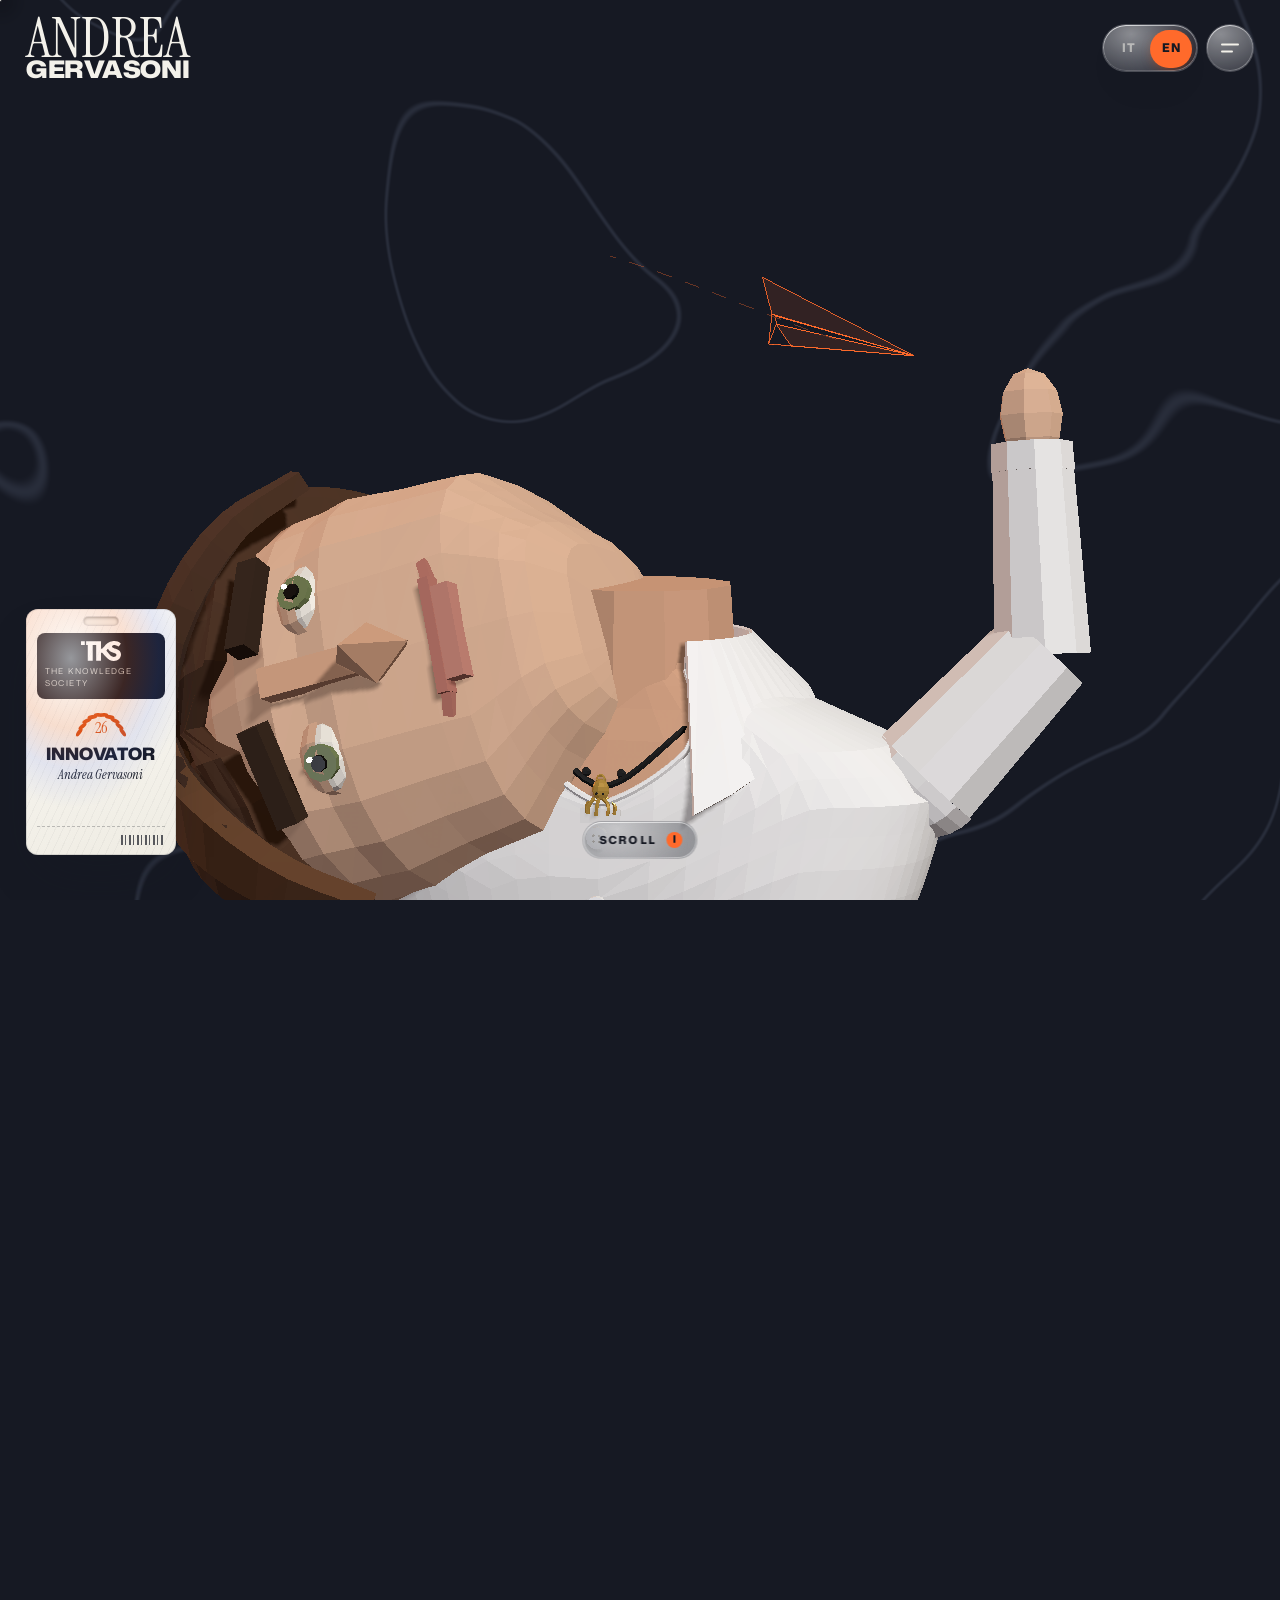
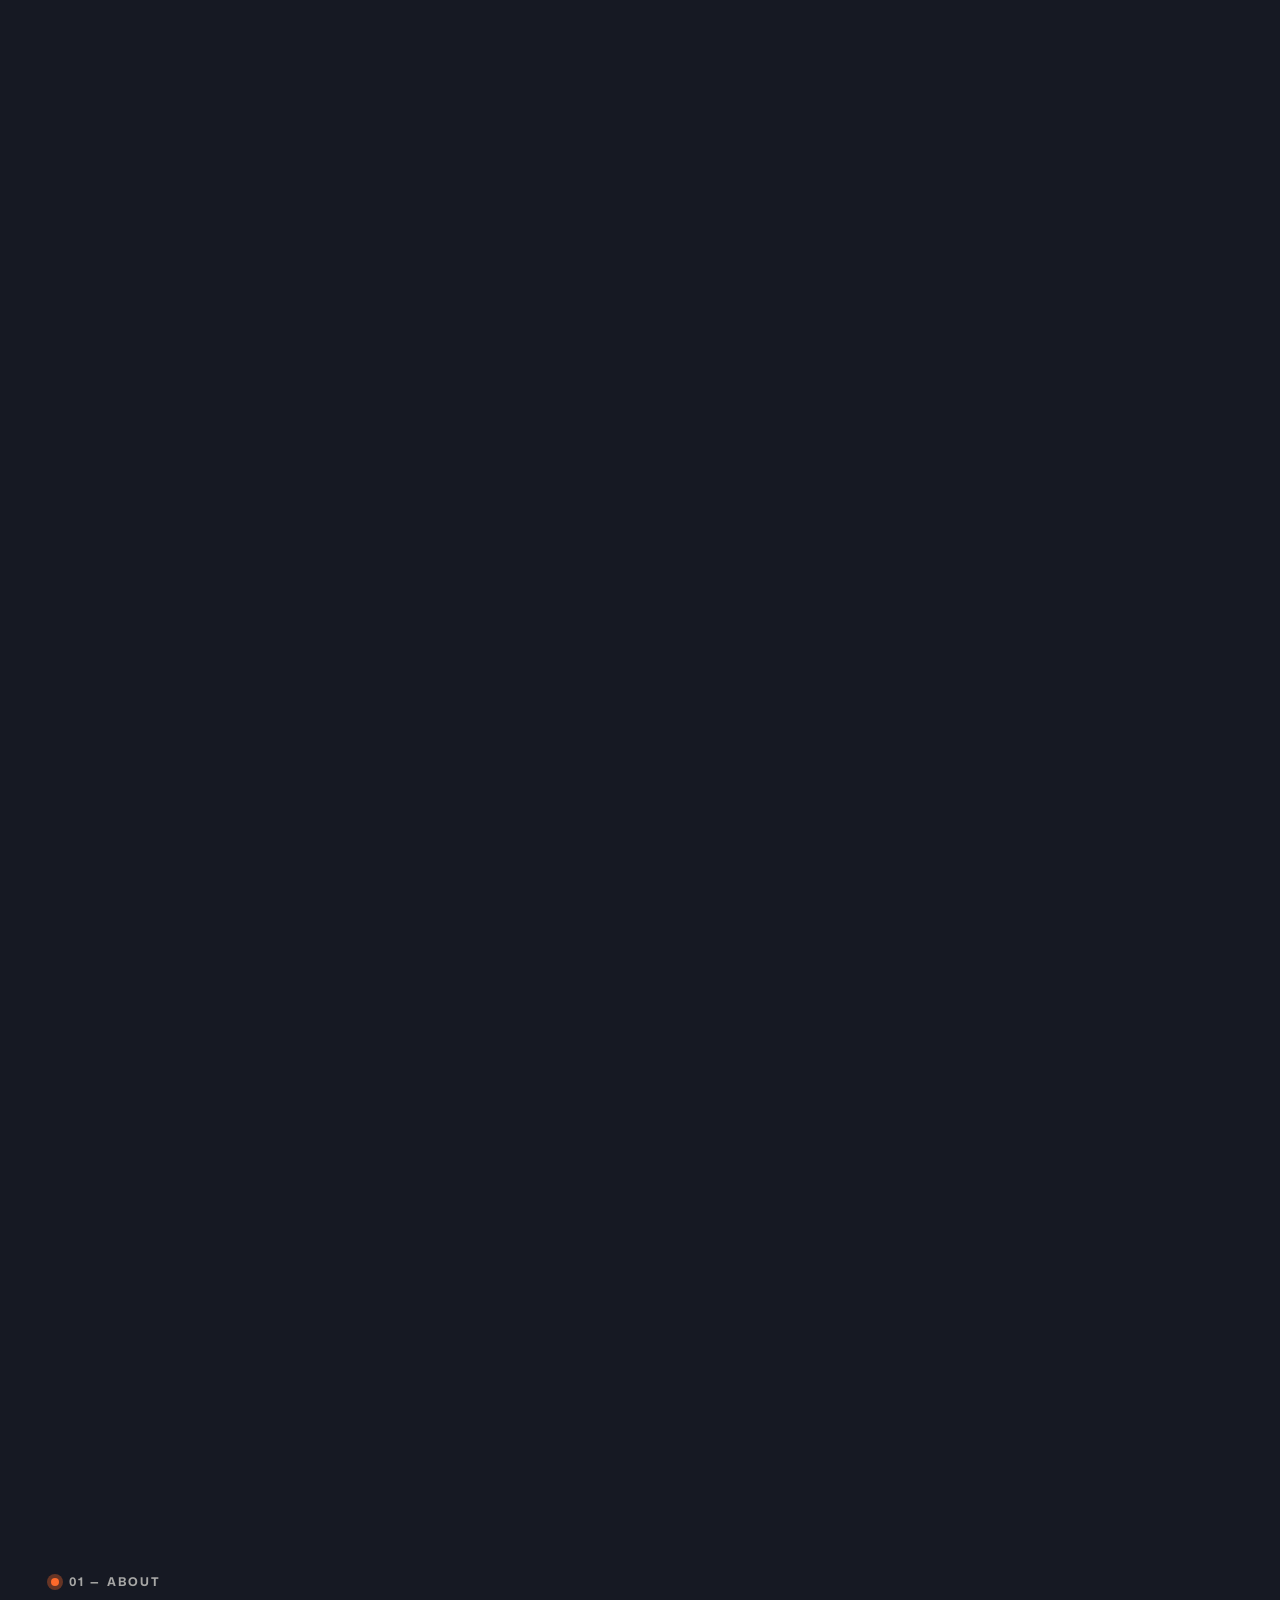
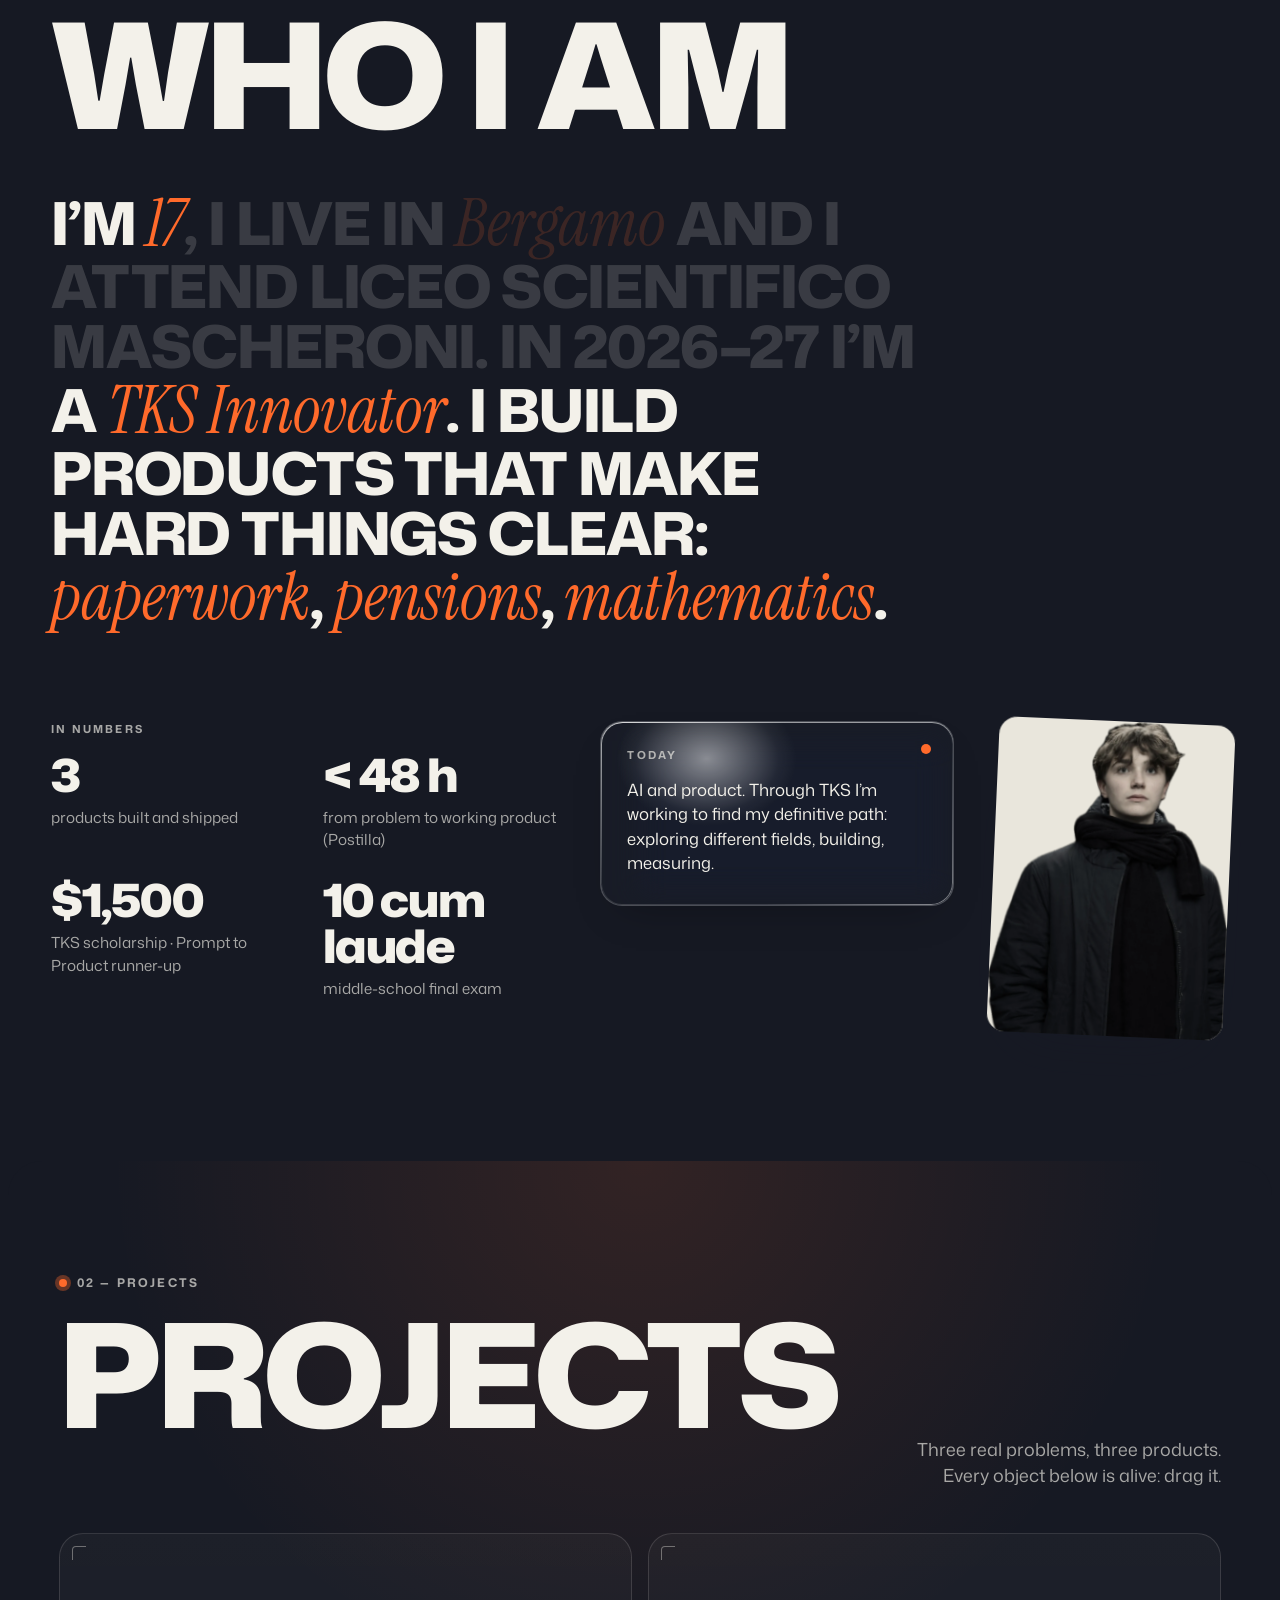
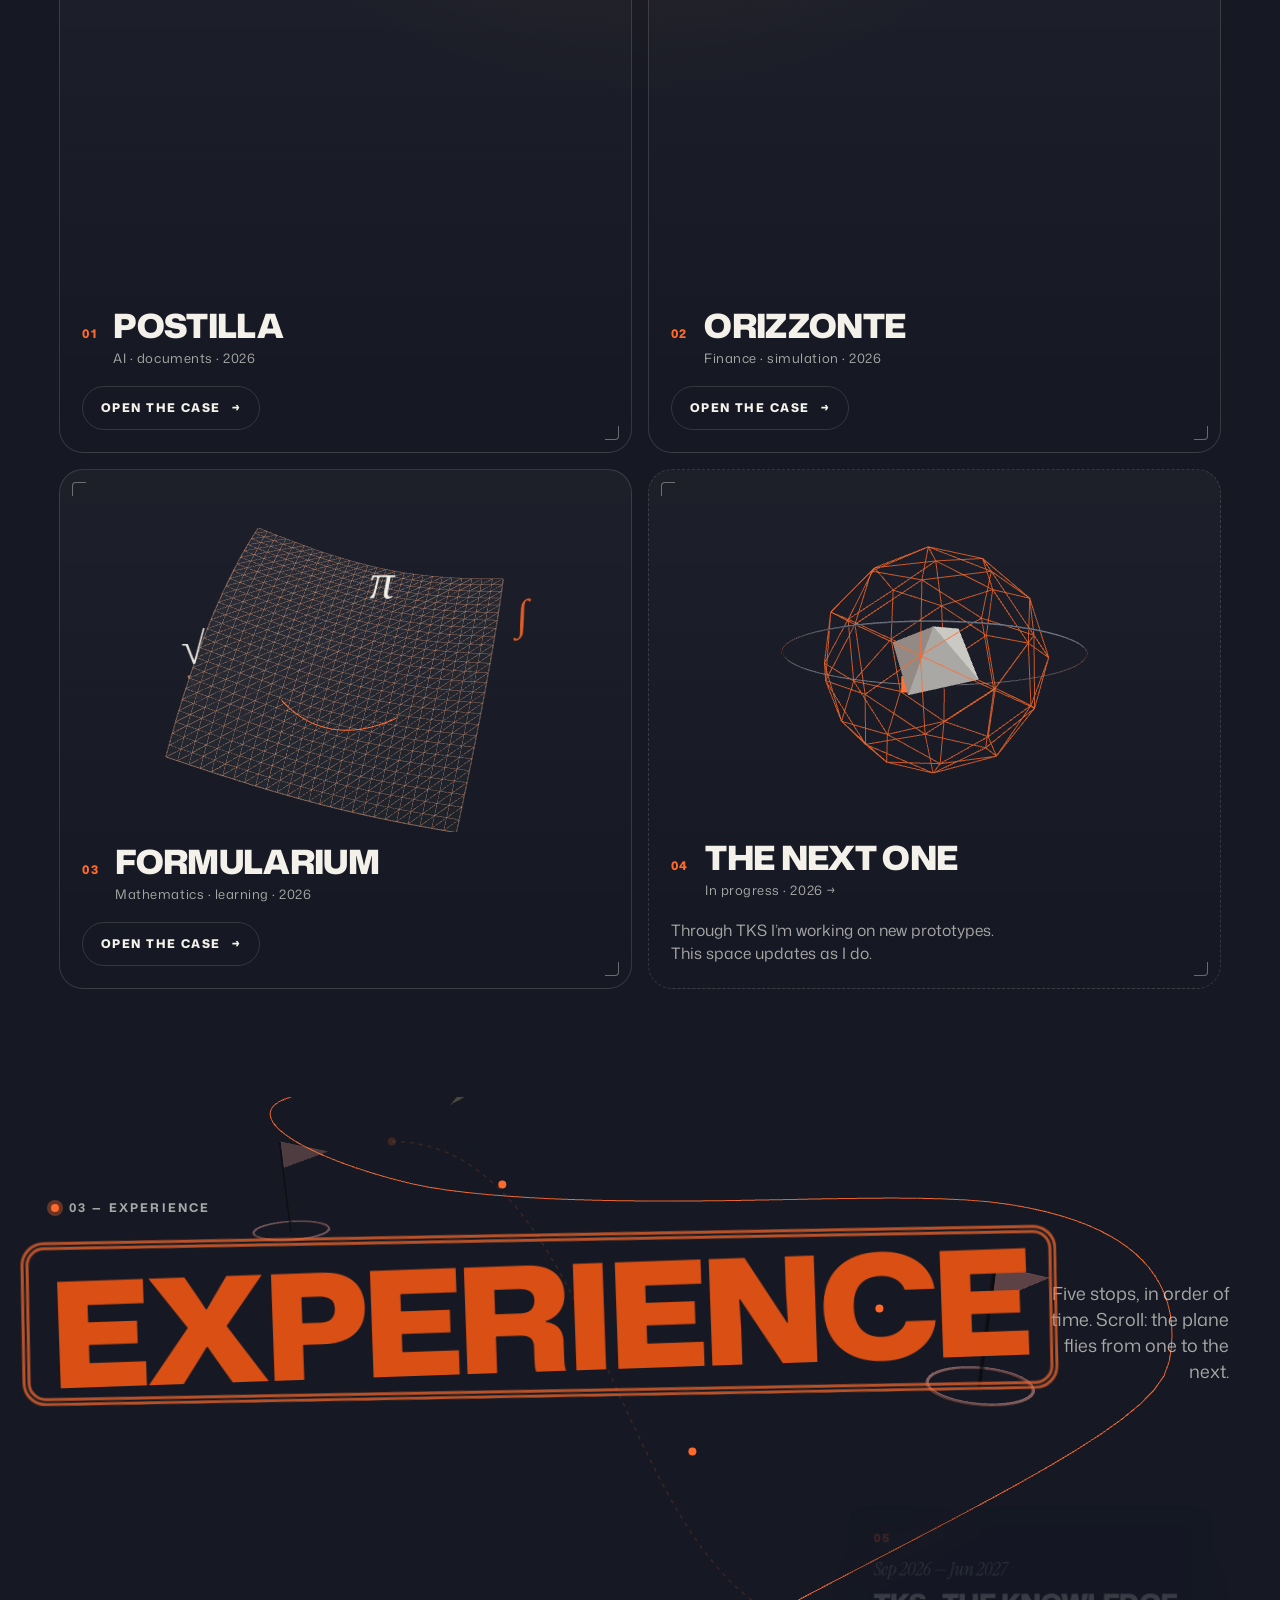
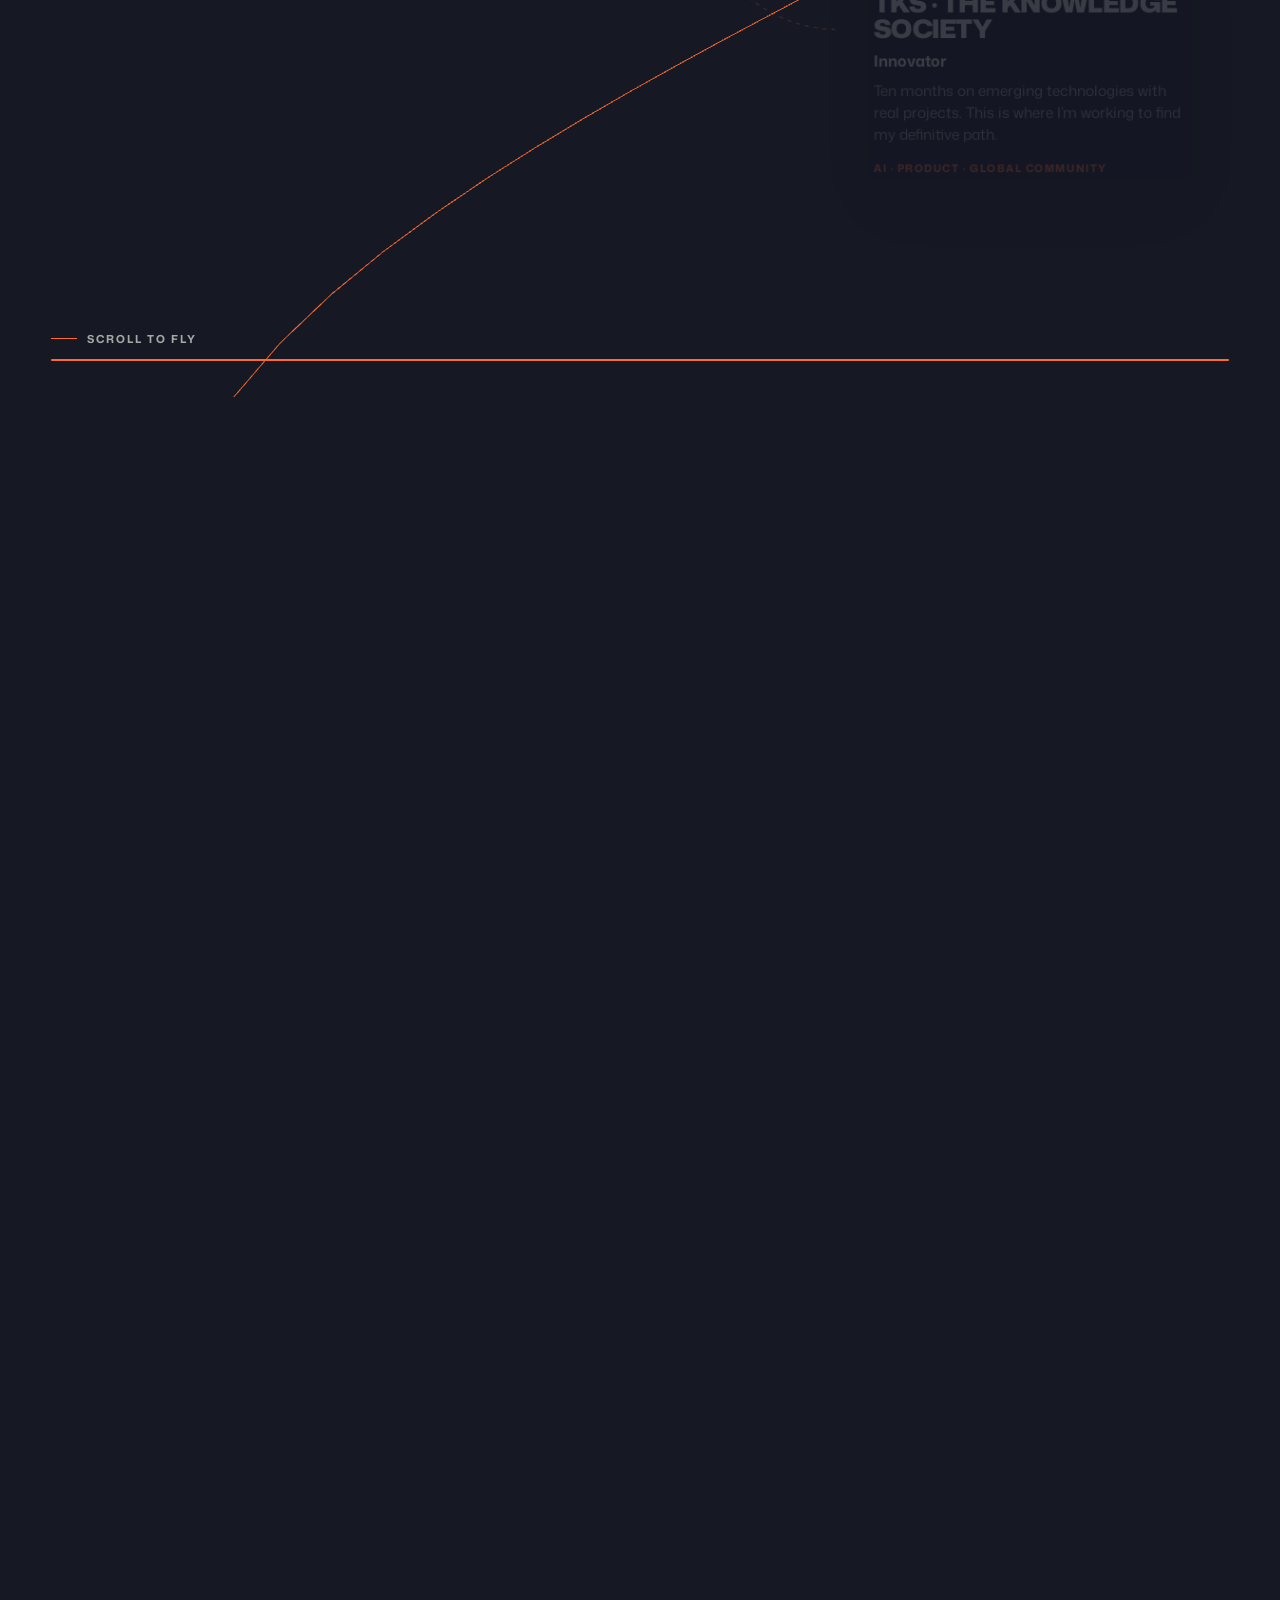
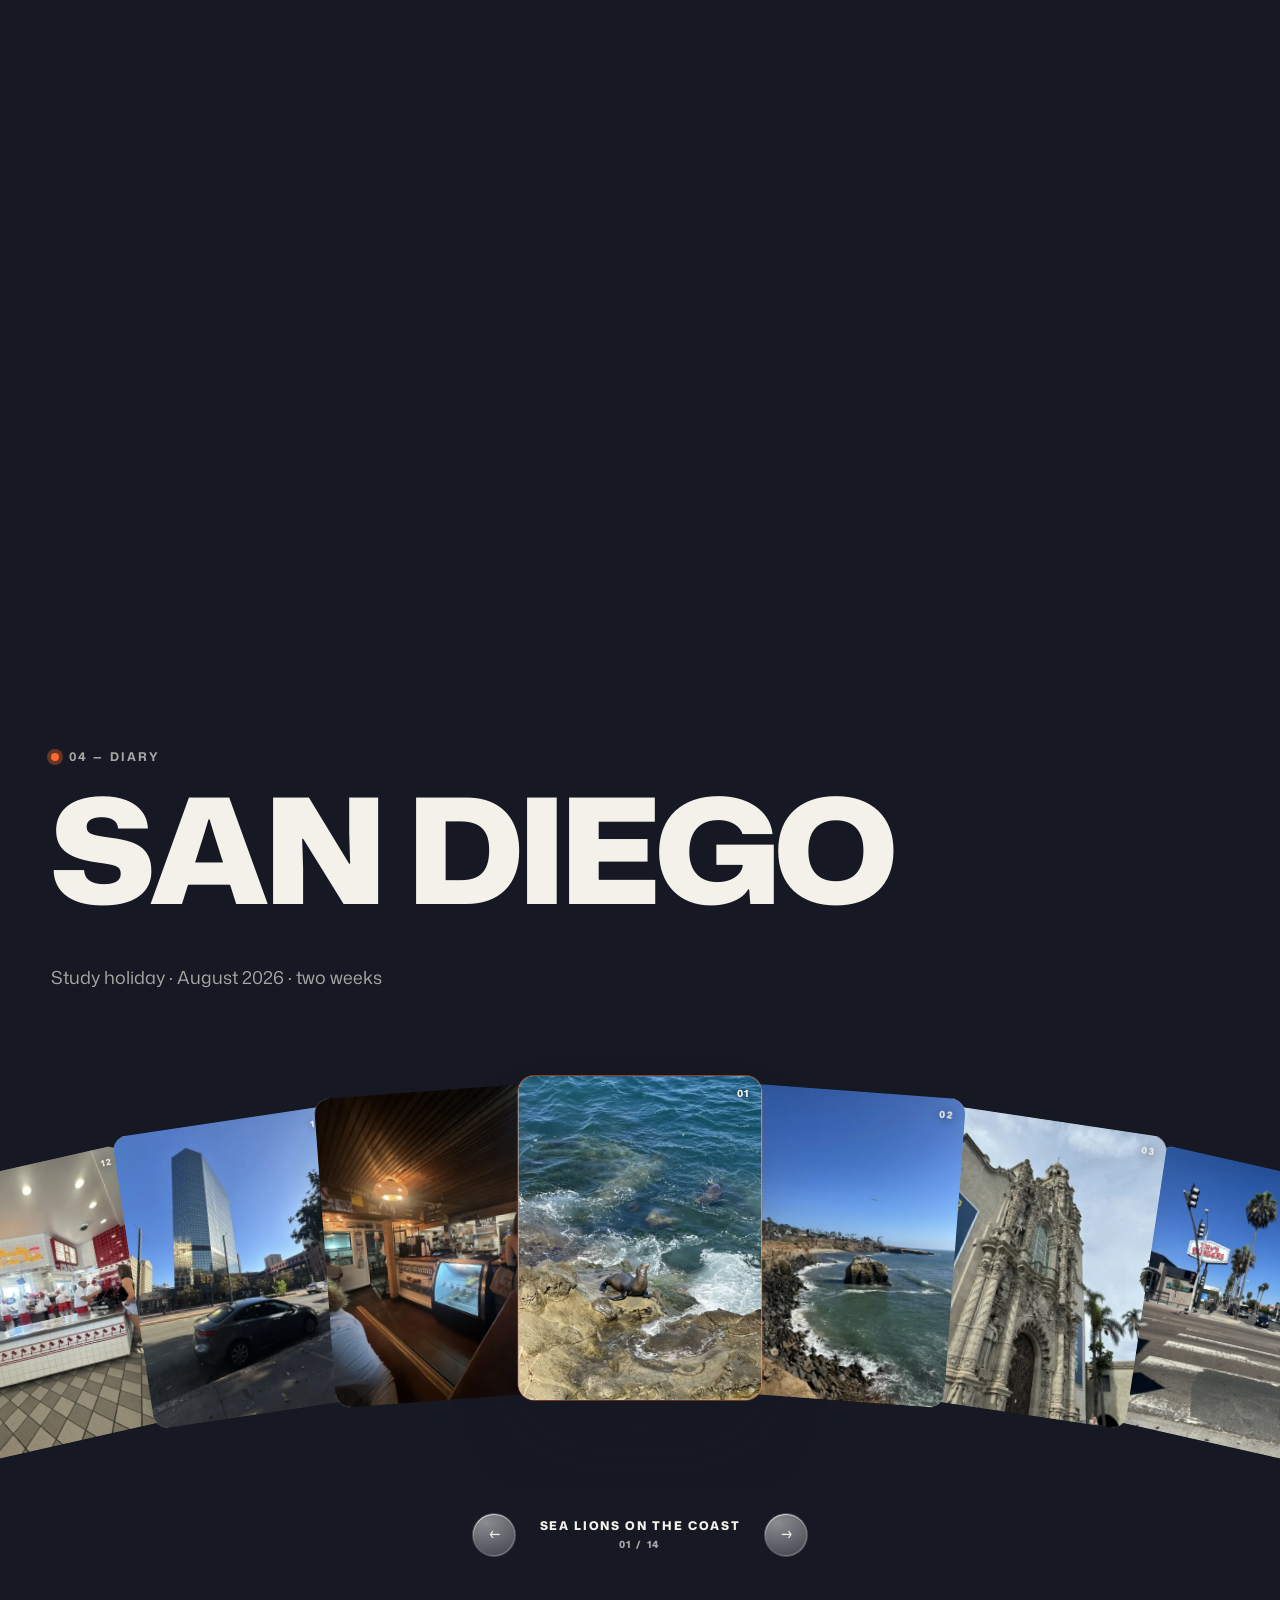
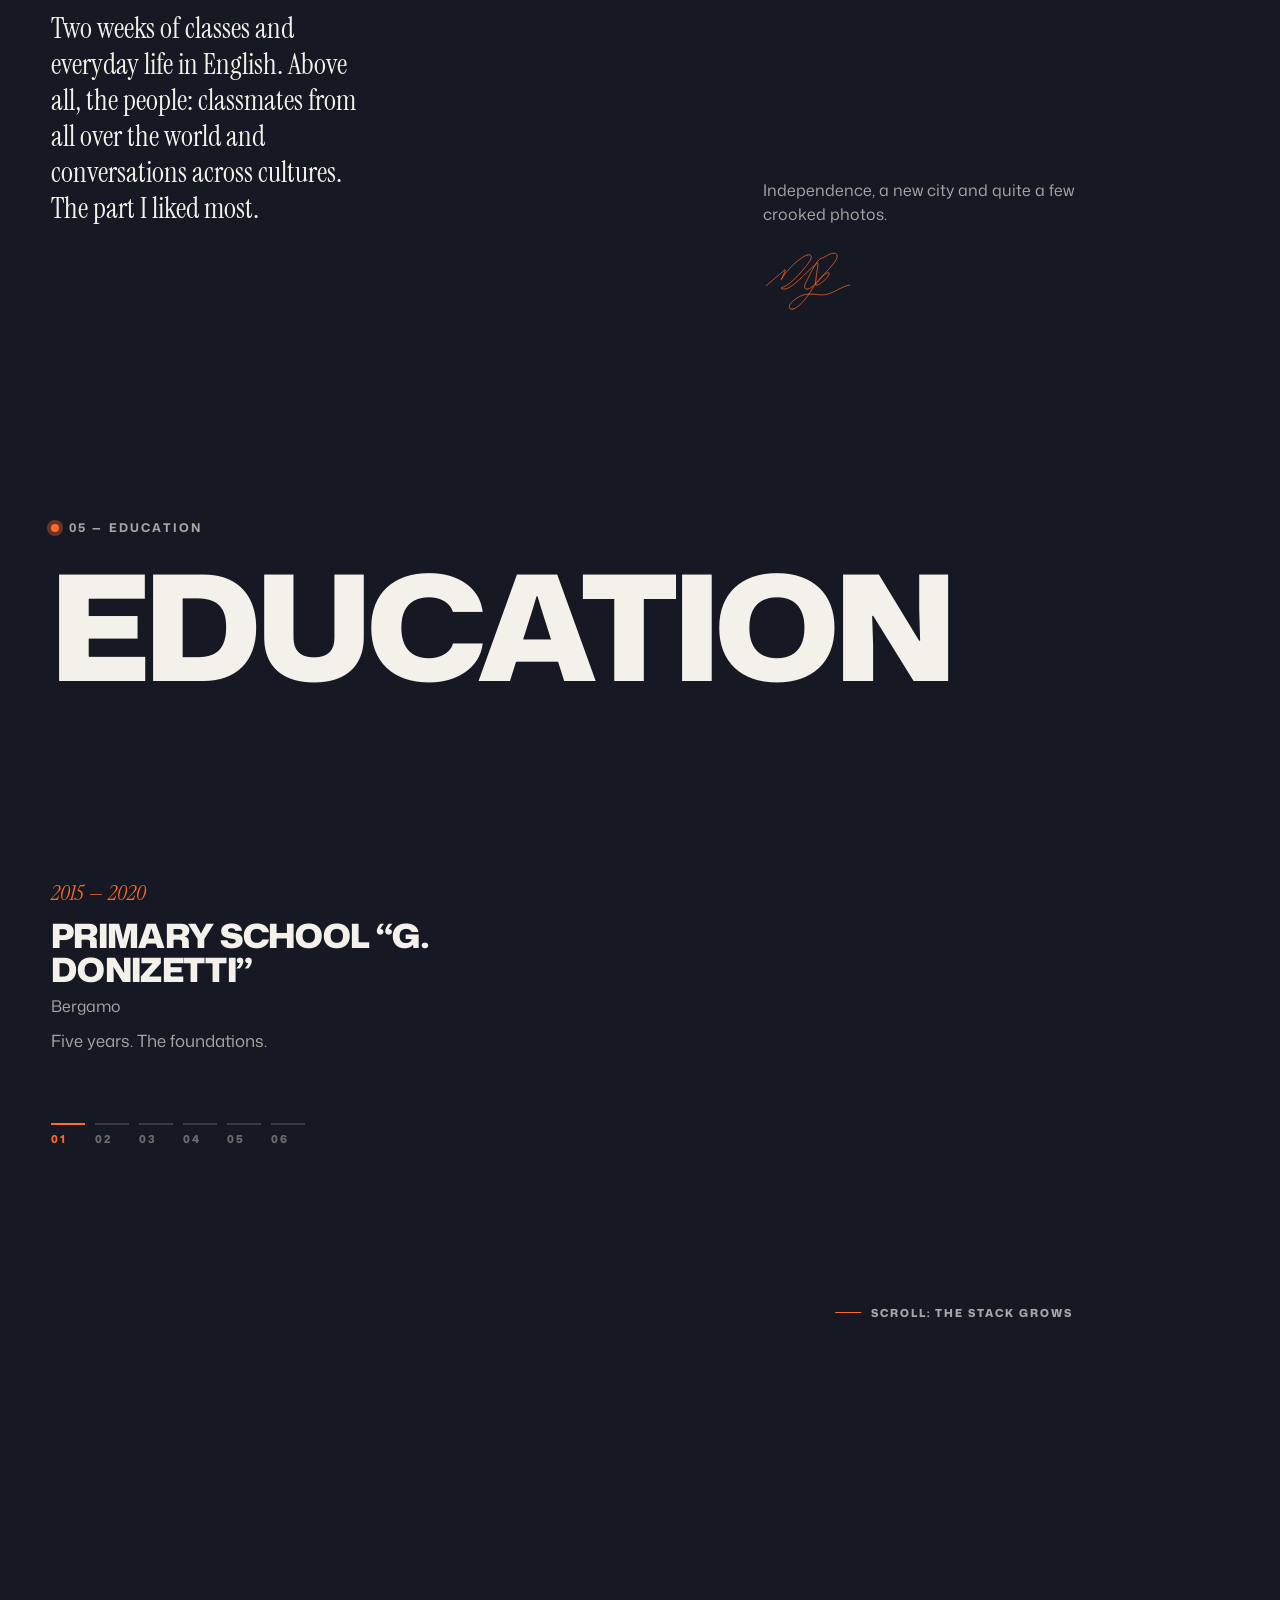
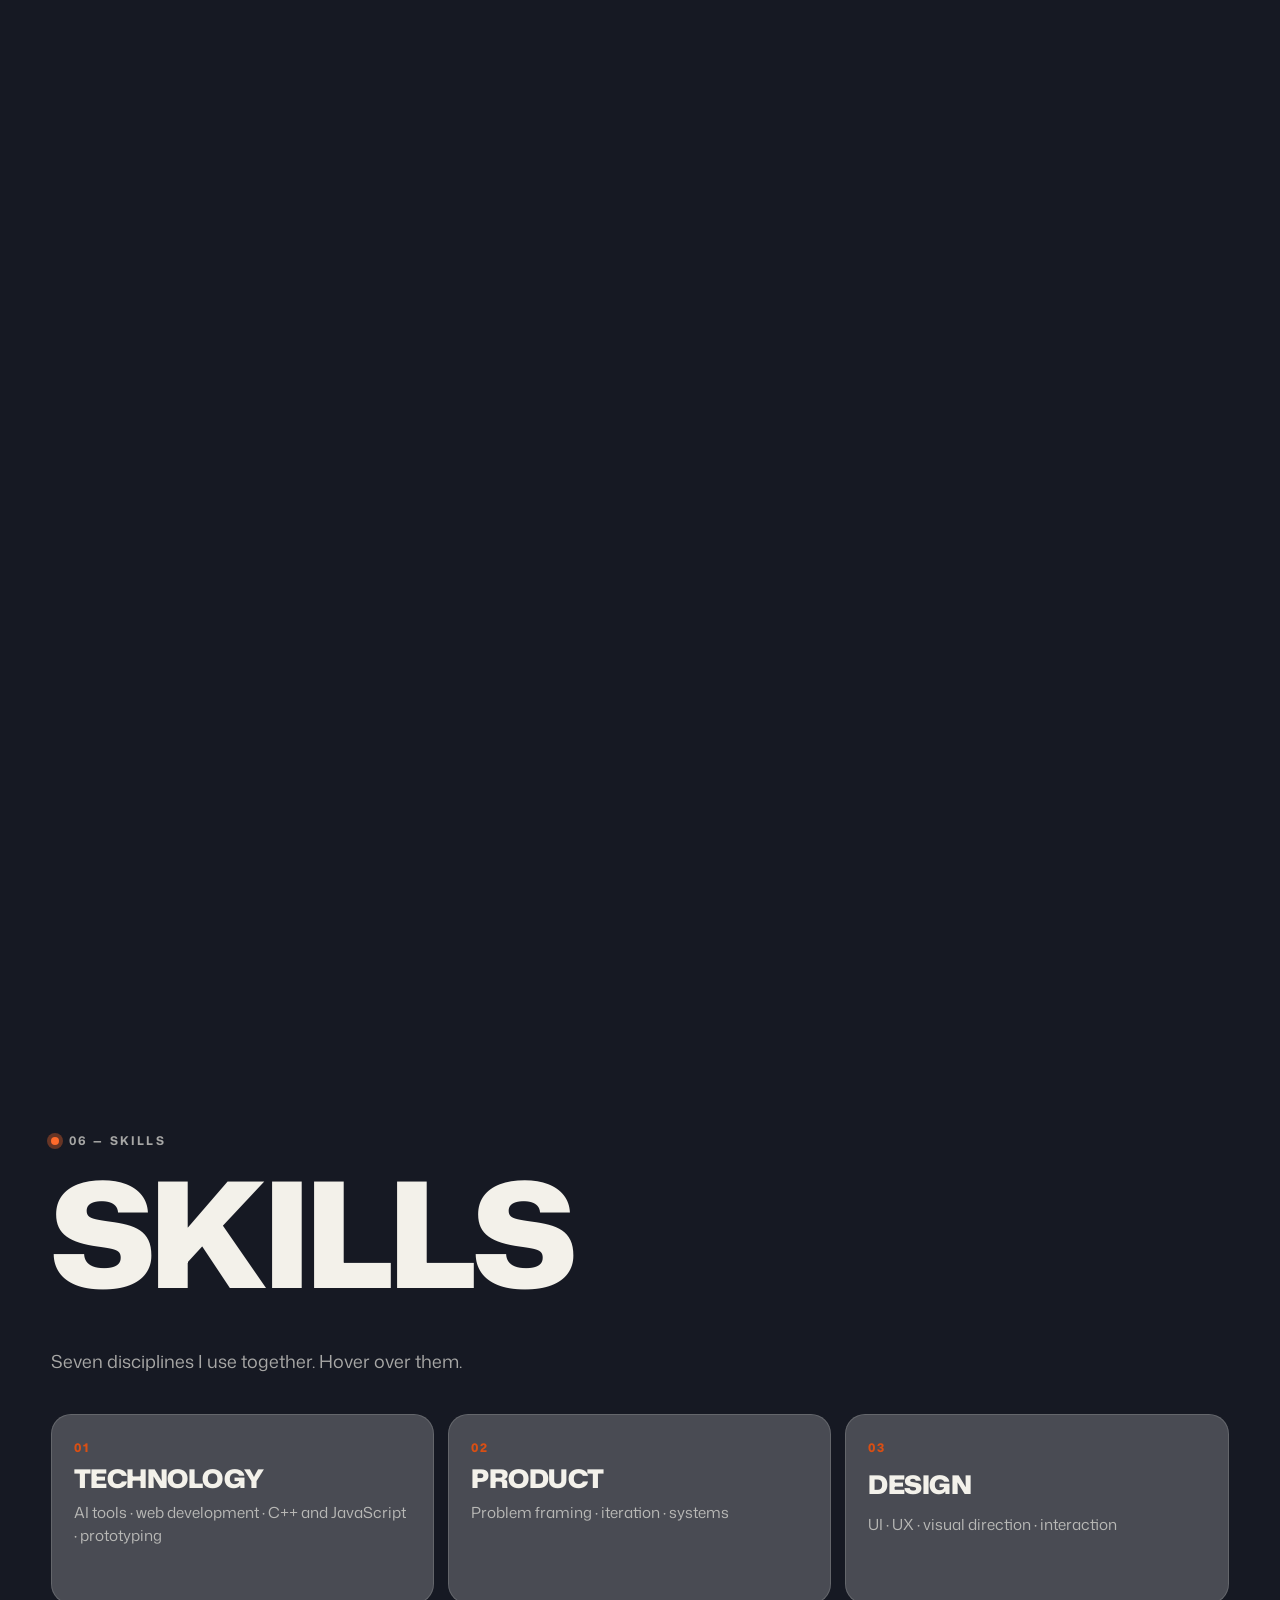
==== commit bb375123: "Add files via upload" ====
--- a/index.html
+++ b/index.html
@@ -54,7 +54,7 @@
 
   <!-- Menu a schermo intero -->
   <nav class="menu" id="menu" data-menu aria-label="Menu" hidden>
-    <div class="menu-panel glass-heavy">
+    <div class="menu-panel glass-heavy" data-lenis-prevent>
       <ol class="menu-list">
         <li><a href="#about" data-menu-link><small>01</small><span data-i18n="nav.about">Chi sono</span></a></li>
         <li><a href="#projects" data-menu-link><small>02</small><span data-i18n="nav.projects">Progetti</span></a></li>
@@ -206,7 +206,7 @@
     <!-- Scheda progetto (dialog) -->
     <div class="pdialog" data-pdialog role="dialog" aria-modal="true" aria-labelledby="pdialog-title" hidden>
       <div class="pdialog-backdrop" data-pdialog-close></div>
-      <div class="pdialog-panel glass-heavy">
+      <div class="pdialog-panel glass-heavy" data-lenis-prevent>
         <button class="pdialog-close glass" type="button" data-pdialog-close aria-label="Chiudi" data-i18n-aria="projects.close">×</button>
         <div class="pdialog-obj" data-pdialog-obj><small data-i18n="projects.drag">Trascina per ruotare</small></div>
         <div class="pdialog-body">
--- a/css/style.css
+++ b/css/style.css
@@ -54,7 +54,19 @@
 }
 
 *, *::before, *::after { box-sizing: border-box; }
-html { scroll-behavior: auto; -webkit-text-size-adjust: 100%; }
+/* html non aveva uno sfondo proprio: nel "rimbalzo" dello scroll su iOS si vedeva
+   per un istante il bianco di default sotto/sopra la pagina, anche in una sezione
+   scura — striscia bianca o nera che compariva e spariva. overscroll-behavior
+   toglie anche il rimbalzo stesso, per un'esperienza più simile a un'app. */
+html {
+  scroll-behavior: auto; -webkit-text-size-adjust: 100%; overflow-x: hidden;
+  background: var(--paper); overscroll-behavior-y: none; color-scheme: light;
+  transition: background-color .25s linear;
+}
+/* --bg su :root cambia solo sul body (attributo su body, non su html): si segue lo
+   stesso stato scuro con :has, così html e la cromatura del browser (barra
+   indirizzi, scrollbar di sistema) restano sincronizzati col tema corrente */
+html:has(body[data-theme="dark"]) { background: var(--ink); color-scheme: dark; }
 html.lenis, html.lenis body { height: auto; }
 .lenis.lenis-smooth { scroll-behavior: auto !important; }
 .lenis.lenis-stopped { overflow: hidden; }
@@ -65,11 +77,22 @@
   line-height: 1.5;
   color: var(--fg);
   background: var(--bg);
-  transition: color .6s var(--ease-out), background-color .6s var(--ease-out);
+  transition: color .3s var(--ease-out), background-color .25s linear;
   -webkit-font-smoothing: antialiased;
   overflow-x: clip;
+  overscroll-behavior-y: none;
 }
 body.is-locked { overflow: hidden; }
+/* barra di scorrimento sottile e discreta: quella di sistema, larga e grigia,
+   sembra una cornice attorno al sito invece di farne parte */
+html { scrollbar-width: thin; scrollbar-color: rgba(22, 25, 35, .28) transparent; }
+html:has(body[data-theme="dark"]) { scrollbar-color: rgba(243, 241, 234, .3) transparent; }
+::-webkit-scrollbar { width: 9px; height: 9px; }
+::-webkit-scrollbar-track { background: transparent; }
+::-webkit-scrollbar-thumb { background: rgba(22, 25, 35, .28); border-radius: 999px; border: 2px solid transparent; background-clip: padding-box; }
+::-webkit-scrollbar-thumb:hover { background: rgba(22, 25, 35, .45); background-clip: padding-box; }
+body[data-theme="dark"] ::-webkit-scrollbar-thumb { background: rgba(243, 241, 234, .3); background-clip: padding-box; }
+body[data-theme="dark"] ::-webkit-scrollbar-thumb:hover { background: rgba(243, 241, 234, .48); background-clip: padding-box; }
 img, svg, canvas { display: block; max-width: 100%; }
 a { color: inherit; text-decoration: none; }
 button { font: inherit; color: inherit; background: none; border: 0; padding: 0; cursor: pointer; }
@@ -78,8 +101,13 @@
 ::selection { background: var(--accent); color: var(--ink); }
 :focus-visible { outline: 2px solid var(--accent); outline-offset: 4px; border-radius: 4px; }
 
-.skip-link { position: fixed; top: 12px; left: 12px; z-index: 200; padding: 10px 14px; background: var(--ink); color: var(--paper); border-radius: 999px; transform: translateY(-200%); transition: transform .3s; }
-.skip-link:focus { transform: none; }
+/* invisibile finché non riceve il focus da tastiera (più difensivo di una sola transform,
+   così resta nascosto anche se un browser non applica subito la trasformazione) */
+.skip-link {
+  position: fixed; top: 12px; left: 12px; z-index: 200; padding: 10px 14px; background: var(--ink); color: var(--paper); border-radius: 999px;
+  transform: translateY(-200%); opacity: 0; pointer-events: none; clip-path: inset(50%); transition: transform .3s, opacity .3s;
+}
+.skip-link:focus { transform: none; opacity: 1; pointer-events: auto; clip-path: none; }
 
 .field { position: fixed; inset: 0; width: 100%; height: 100%; z-index: 0; pointer-events: none; }
 .grain {
@@ -121,7 +149,10 @@
 
 /* Boot */
 .boot { position: fixed; inset: 0; z-index: 150; display: grid; place-items: center; background: var(--paper); transition: opacity .6s var(--ease-out), visibility .6s; }
-.boot.is-done { opacity: 0; visibility: hidden; }
+/* pointer-events va giù subito, non in transizione: per i 0,6s in cui la schermata
+   di caricamento sfuma restava sopra a tutto e cliccabile, bloccando qualunque tocco
+   (bastava aprire una scheda in quella finestra per restarci "murati dentro") */
+.boot.is-done { opacity: 0; visibility: hidden; pointer-events: none; }
 .boot-sign { width: min(46vw, 300px); color: var(--ink); overflow: visible; }
 .boot-bar { position: absolute; left: 50%; bottom: 14vh; width: 120px; height: 2px; background: var(--paper-3); transform: translateX(-50%); overflow: hidden; border-radius: 2px; }
 .boot-bar i { position: absolute; inset: 0; background: var(--accent); transform-origin: left; transform: scaleX(var(--p, 0)); transition: transform .3s var(--ease-out); }
@@ -236,11 +267,13 @@
 .signature .sig-side { stroke: #b8431a; stroke-width: 11; }
 .signature .sig-face { stroke: var(--accent); stroke-width: 11; }
 .signature .sig-hi { stroke: #ffc9ad; stroke-width: 2.4; opacity: .85; }
-.boot-sign .sig-side { stroke: #8a8f9a; stroke-width: 8; }
-.boot-sign .sig-face { stroke: var(--ink); stroke-width: 8; }
-.boot-sign .sig-hi { stroke: #5b6170; stroke-width: 1.6; opacity: .7; }
+/* stessa firma in rilievo dell'hero, arancione, non più grigia e piatta */
+.boot-sign { color: var(--accent); filter: drop-shadow(0 6px 16px rgba(0, 0, 0, .25)); }
+.boot-sign .sig-side { stroke: #b8431a; stroke-width: 8; }
+.boot-sign .sig-face { stroke: var(--accent); stroke-width: 8; }
+.boot-sign .sig-hi { stroke: #ffc9ad; stroke-width: 1.7; opacity: .85; }
 .sig-pen { fill: #ffd9c4; }
-.boot-sign .sig-pen { fill: var(--ink); filter: none; }
+.boot-sign .sig-pen { fill: #ffd9c4; }
 
 /* ---------- 4. Chi sono ---------- */
 .about { padding-top: 12vh; }
@@ -309,10 +342,14 @@
 }
 .pdialog.is-open .pdialog-panel { transform: none; opacity: 1; }
 .pdialog-close { position: absolute; right: 14px; top: 14px; width: 42px; height: 42px; border-radius: 50%; font-size: 24px; line-height: 1; z-index: 2; display: grid; place-items: center; }
-.pdialog-obj { position: relative; min-height: 380px; cursor: grab; border-right: 1px solid var(--line); }
+.pdialog-obj { position: relative; min-height: 380px; cursor: grab; touch-action: pan-y; border-right: 1px solid var(--line); }
 .pdialog-obj small { position: absolute; left: 20px; bottom: 16px; font-size: 10px; letter-spacing: .18em; text-transform: uppercase; color: var(--fg-muted); }
 .pdialog-obj canvas { position: absolute; inset: 0; width: 100%; height: 100%; }
-.pdialog-body { padding: clamp(26px, 4vw, 48px); display: grid; gap: 18px; align-content: start; }
+/* uno screenshot mostrava il testo selezionato (in arancione, il colore di ::selection)
+   al posto dello scroll: su alcuni browser mobili un trascinamento lento sul testo può
+   avviare una selezione invece di scorrere. Qui non serve poter selezionare il testo,
+   serve poter scorrere: si toglie l'ambiguità alla radice. */
+.pdialog-body { padding: clamp(26px, 4vw, 48px); display: grid; gap: 18px; align-content: start; -webkit-user-select: none; user-select: none; }
 .pdialog-body h3 { font-weight: 850; font-stretch: 112%; font-size: clamp(2.4rem, 4vw, 4rem); line-height: .92; letter-spacing: -.03em; text-transform: uppercase; }
 .pdialog-deck { font-family: var(--serif); font-size: clamp(1.3rem, 1.7vw, 1.6rem); line-height: 1.3; }
 .pdialog-facts { display: grid; gap: 14px; border-top: 1px solid var(--line); padding-top: 18px; }
@@ -483,6 +520,11 @@
   opacity: .8;
 }
 .glass:hover { transform: translateY(-1px) scale(1.02); box-shadow: 0 24px 50px -22px var(--glass-shadow), inset 0 1px 0 rgba(255, 255, 255, .7); }
+/* il riflesso che segue il cursore ha una dimensione fissa, pensata per un pulsante o
+   una tessera piccola: su un pannello enorme come il menu o la scheda di progetto
+   diventa un alone bianco isolato che si sposta col cursore invece di un riflesso —
+   sulle superfici grandi si tiene solo la sfocatura e il bordo, non lo spot. */
+.menu-panel.glass-heavy::before, .pdialog-panel.glass-heavy::before { content: none; }
 .glass.is-pressed { transform: scale(.96); }
 /* Rifrazione reale del bordo dove il browser lo consente (Chromium) */
 .has-refraction .glass { -webkit-backdrop-filter: url(#liquid-lens) blur(14px) saturate(1.7); backdrop-filter: url(#liquid-lens) blur(14px) saturate(1.7); }
@@ -542,10 +584,14 @@
   .footer-card { grid-template-columns: 1fr 1fr; grid-template-areas: "sign sign" "statement statement" "avatar avatar" "pages follow" "bottom bottom"; }
   .footer-avatar { height: 380px; }
 }
-@media (max-width: 860px) {
+/* mobile per larghezza, ma anche per altezza: un telefono ruotato in orizzontale
+   è largo ma bassissimo, e senza questa seconda condizione riceveva il layout
+   da desktop compresso in una manciata di px di altezza (schede fuori posto,
+   colonne che non ci stanno). */
+@media (max-width: 860px), (max-height: 560px) {
   :root { --topbar-h: 70px; --gutter: 24px; }
   .section { padding-block: clamp(72px, 12vh, 110px); }
-  .title { font-size: clamp(3rem, 15cqi, 10.6rem); margin-bottom: 22px; }
+  .title { font-size: clamp(2.6rem, 12.2cqi, 10.6rem); margin-bottom: 22px; }
   .kicker { margin-bottom: 14px; }
   .lead { font-size: 1rem; }
   .statement { font-size: clamp(1.45rem, 6.4vw, 2rem); max-width: none; }
@@ -627,6 +673,23 @@
   .footer-col { text-align: left; }
   .menu-foot { flex-wrap: wrap; }
 }
+/* telefono ruotato in orizzontale: largo ma bassissimo, la tessera e il resto
+   pensati per un telefono in verticale (844px di altezza) ci stavano a stento */
+@media (max-height: 500px) and (min-width: 560px) {
+  :root { --topbar-h: 56px; }
+  .topbar { padding: 8px var(--gutter); }
+  .lockup { width: 96px; }
+  .lang-toggle, .menu-btn { height: 38px; }
+  .lang-toggle { padding: 3px; } .menu-btn { width: 38px; }
+  .badge { width: 84px; height: 144px; bottom: 8px; }
+  .badge-face { padding: 7px 7px 6px; }
+  .hero-scroll { bottom: 8px; padding: 7px 11px 7px 13px; font-size: 10px; }
+  .menu-list { gap: 2px; }
+  .menu-list a { font-size: clamp(1.4rem, 11vh, 3rem); }
+  .exp-head .title, .edu-head .title { font-size: clamp(2rem, 11vh, 5rem); }
+  .xcard { bottom: 3vh; padding: 14px 18px; }
+  .fan { height: 80vh; }
+}
 @media (hover: none) {
   .skill em { opacity: 1; transform: none; }
 }
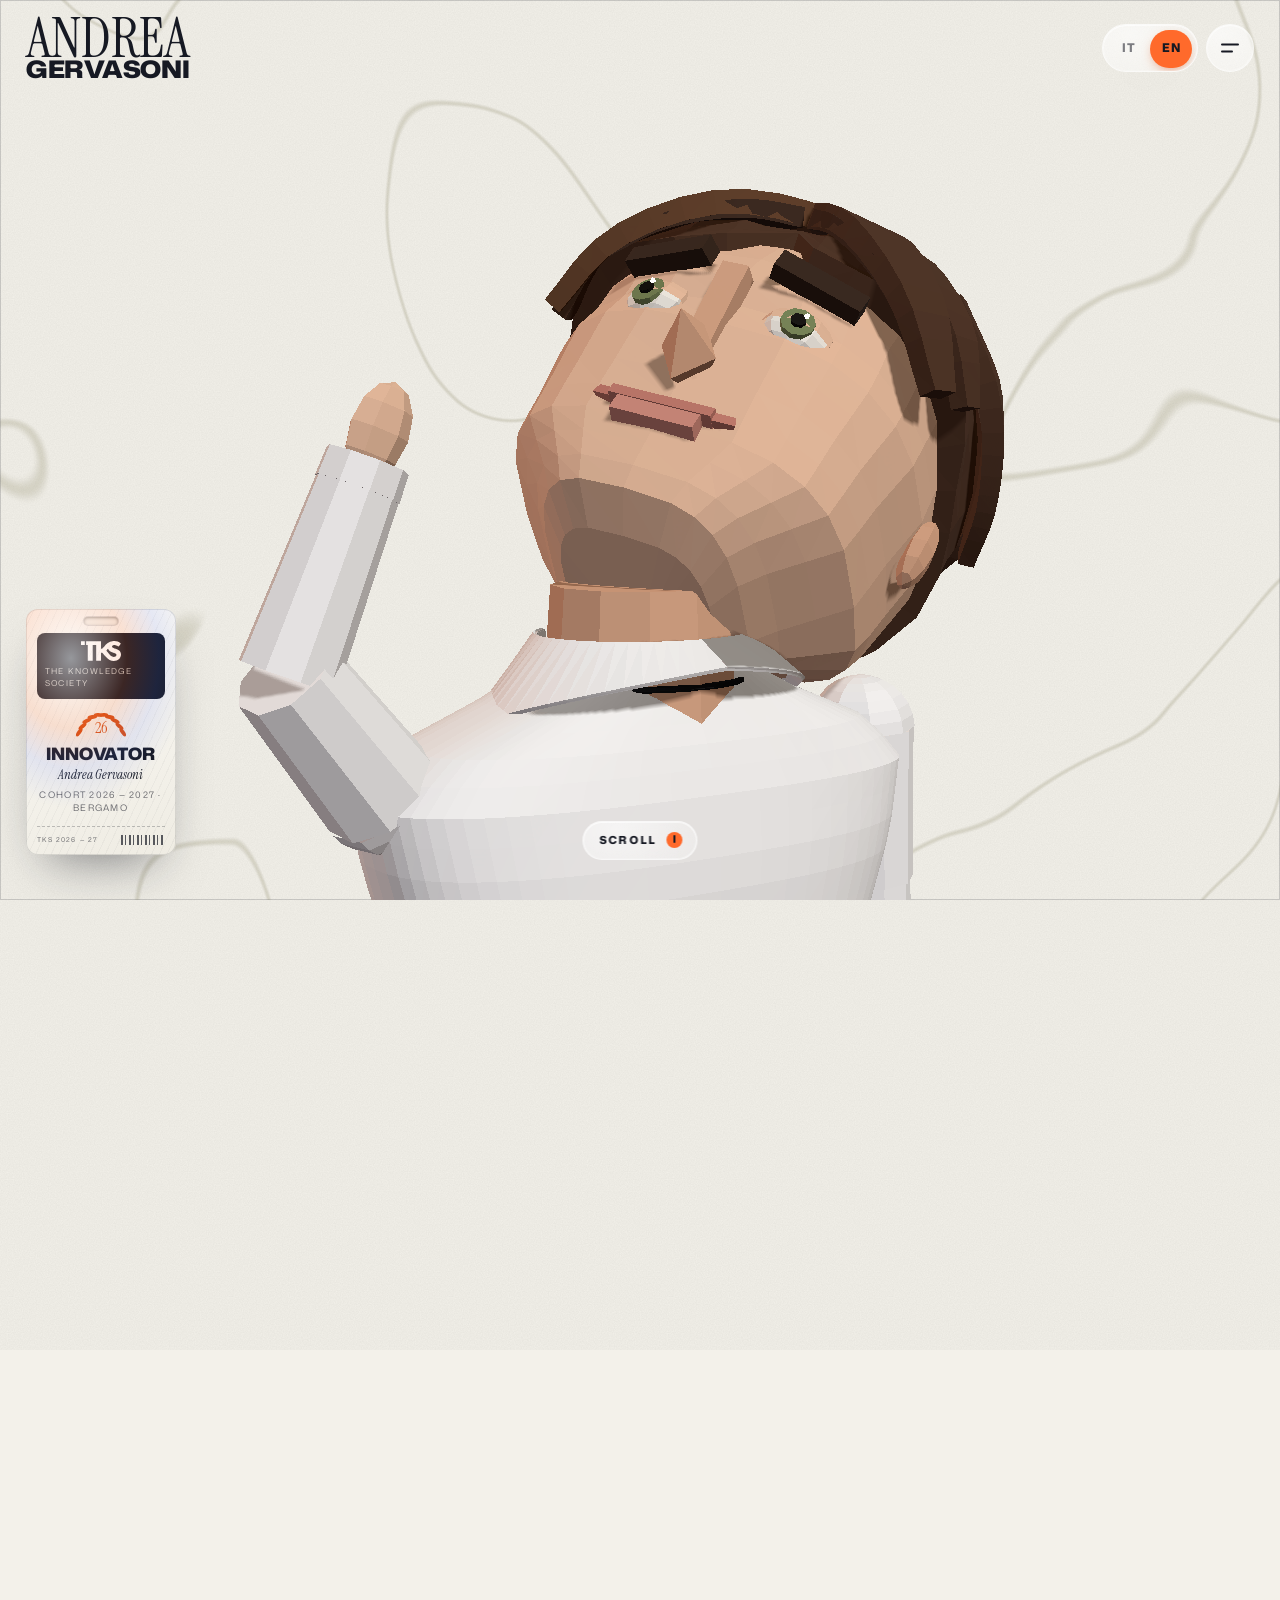
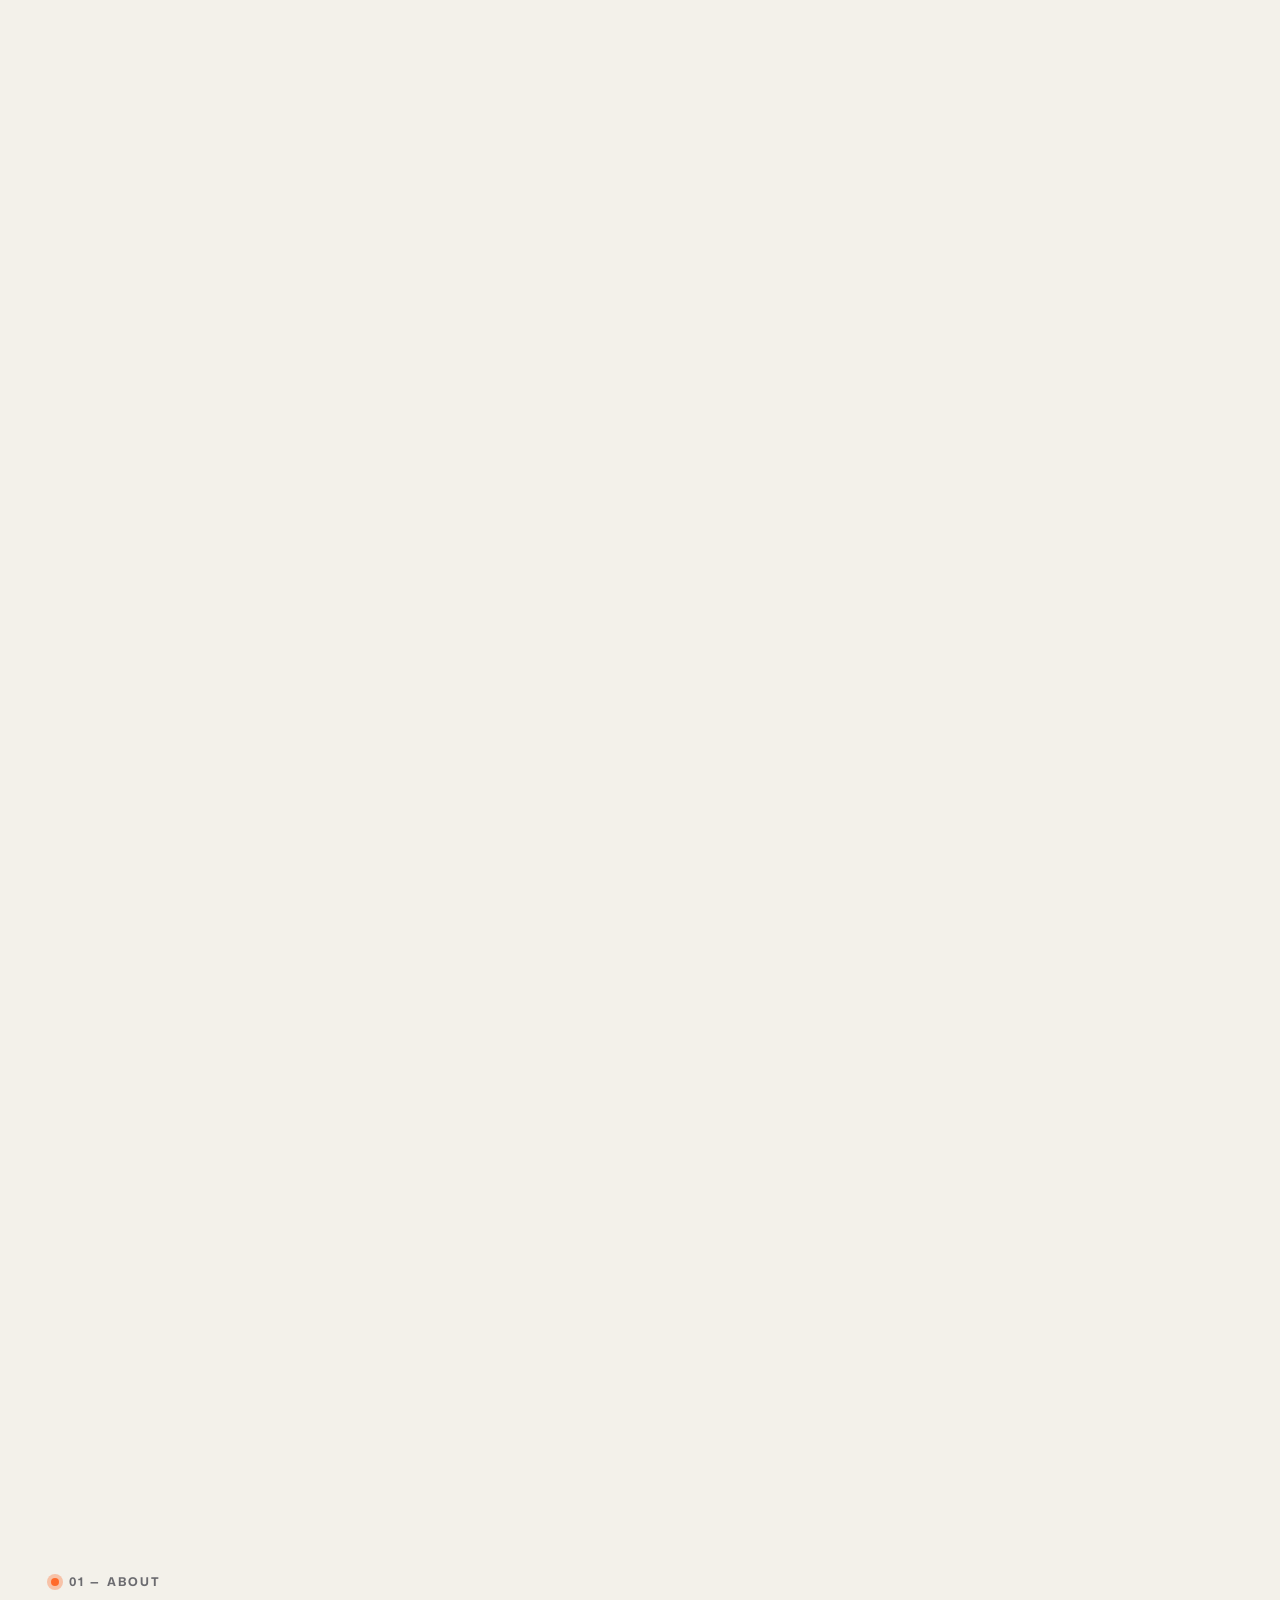
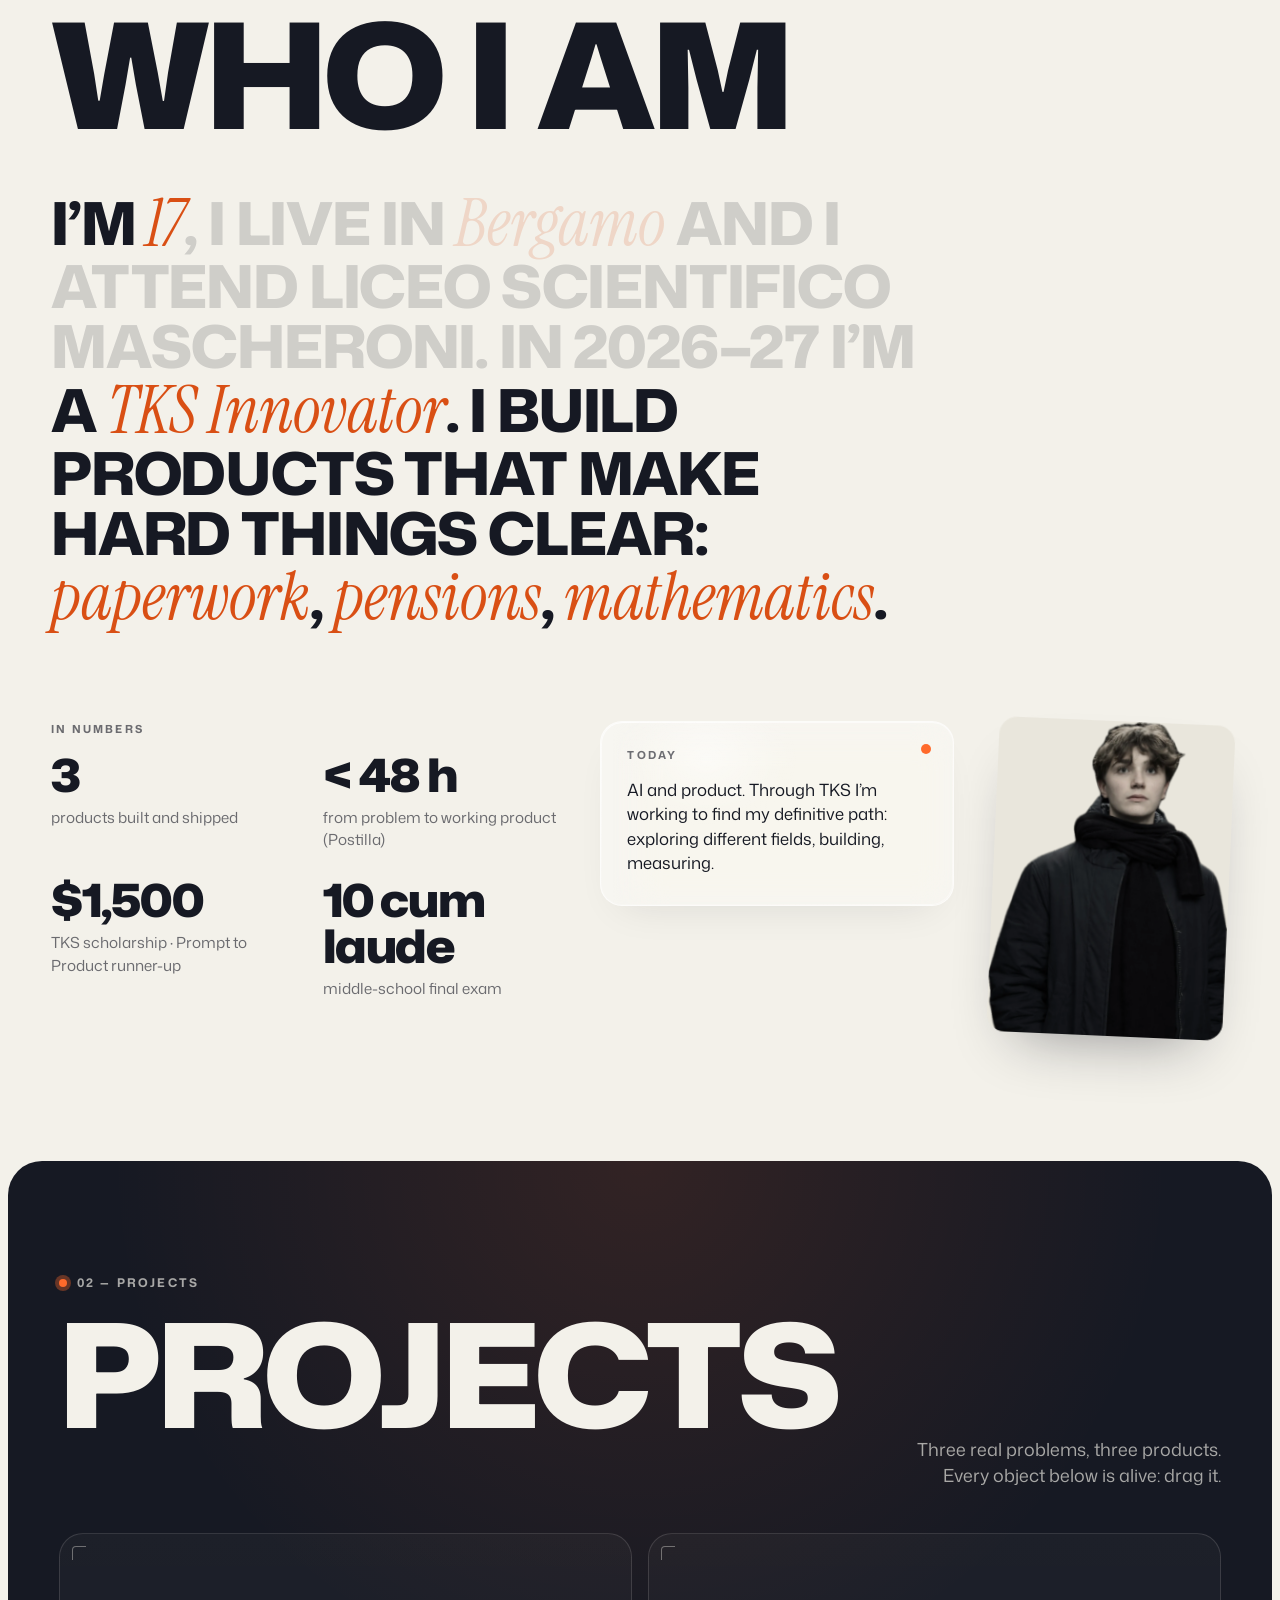
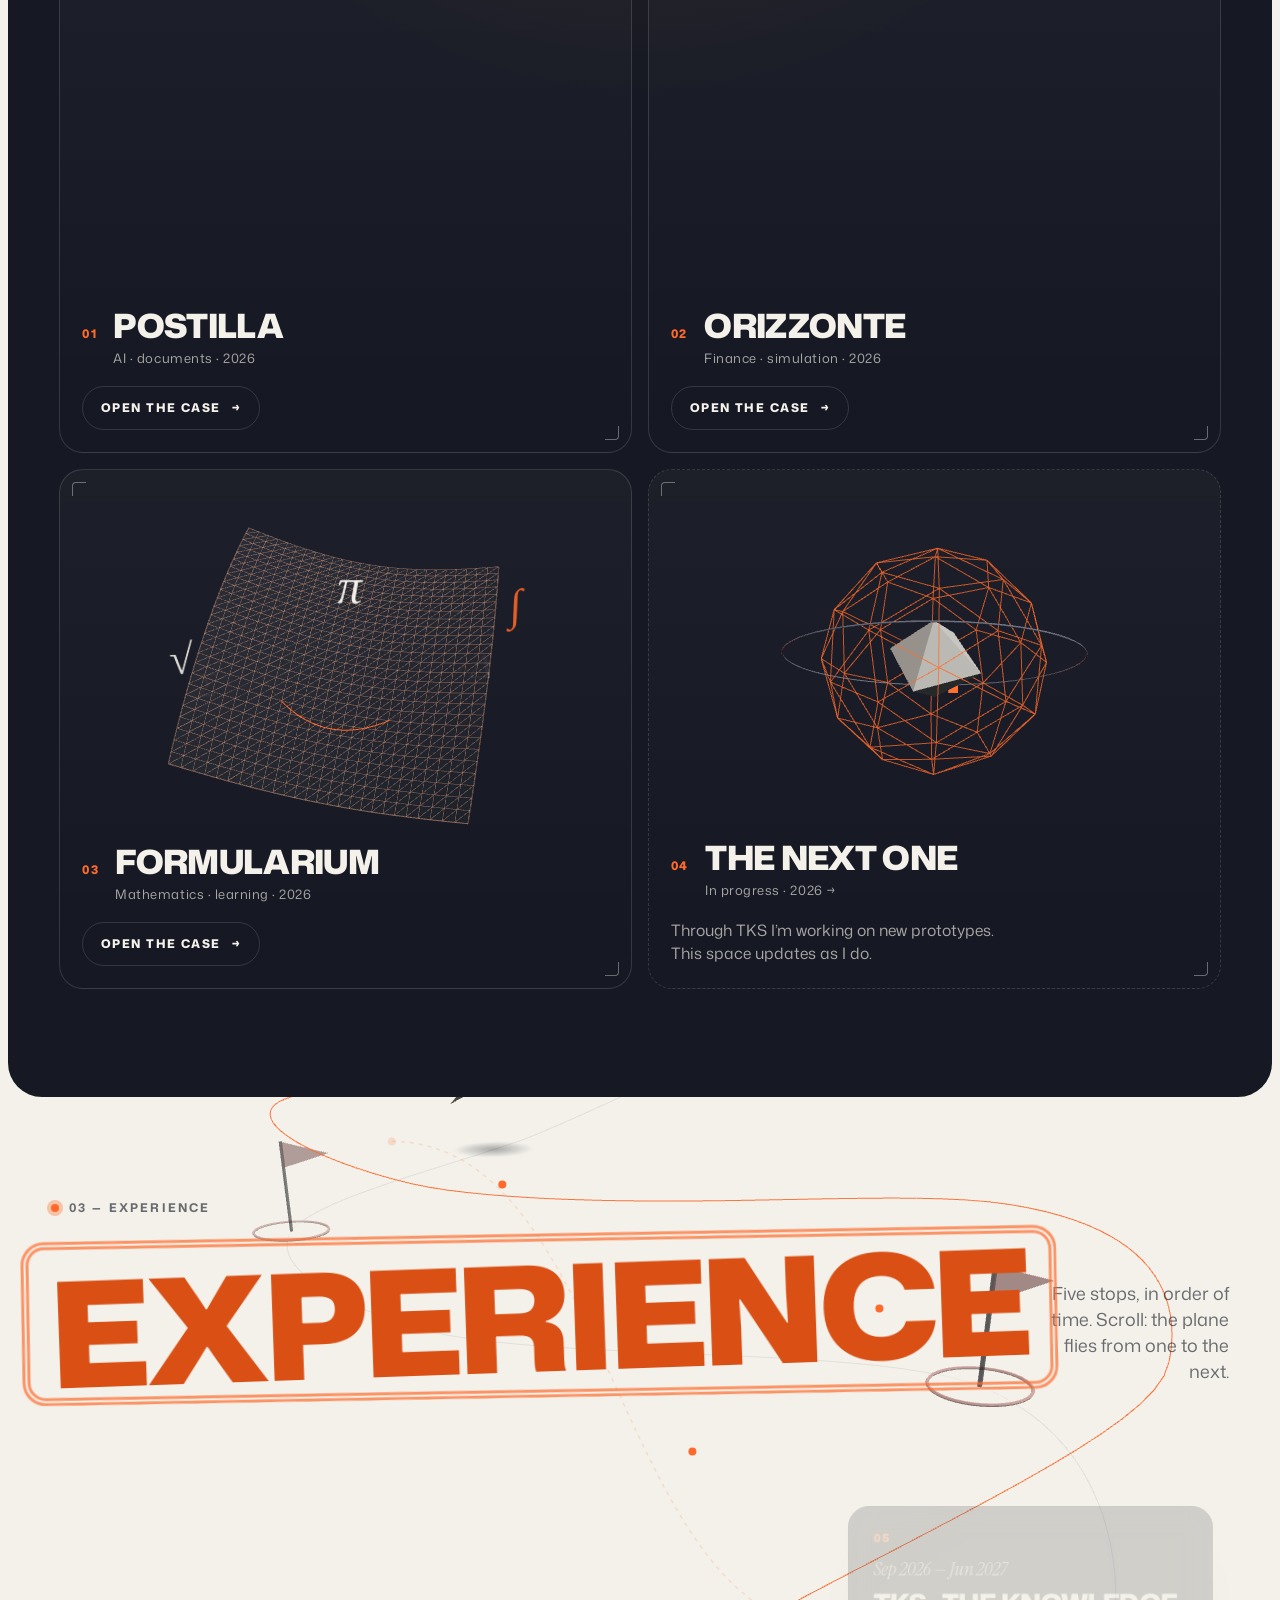
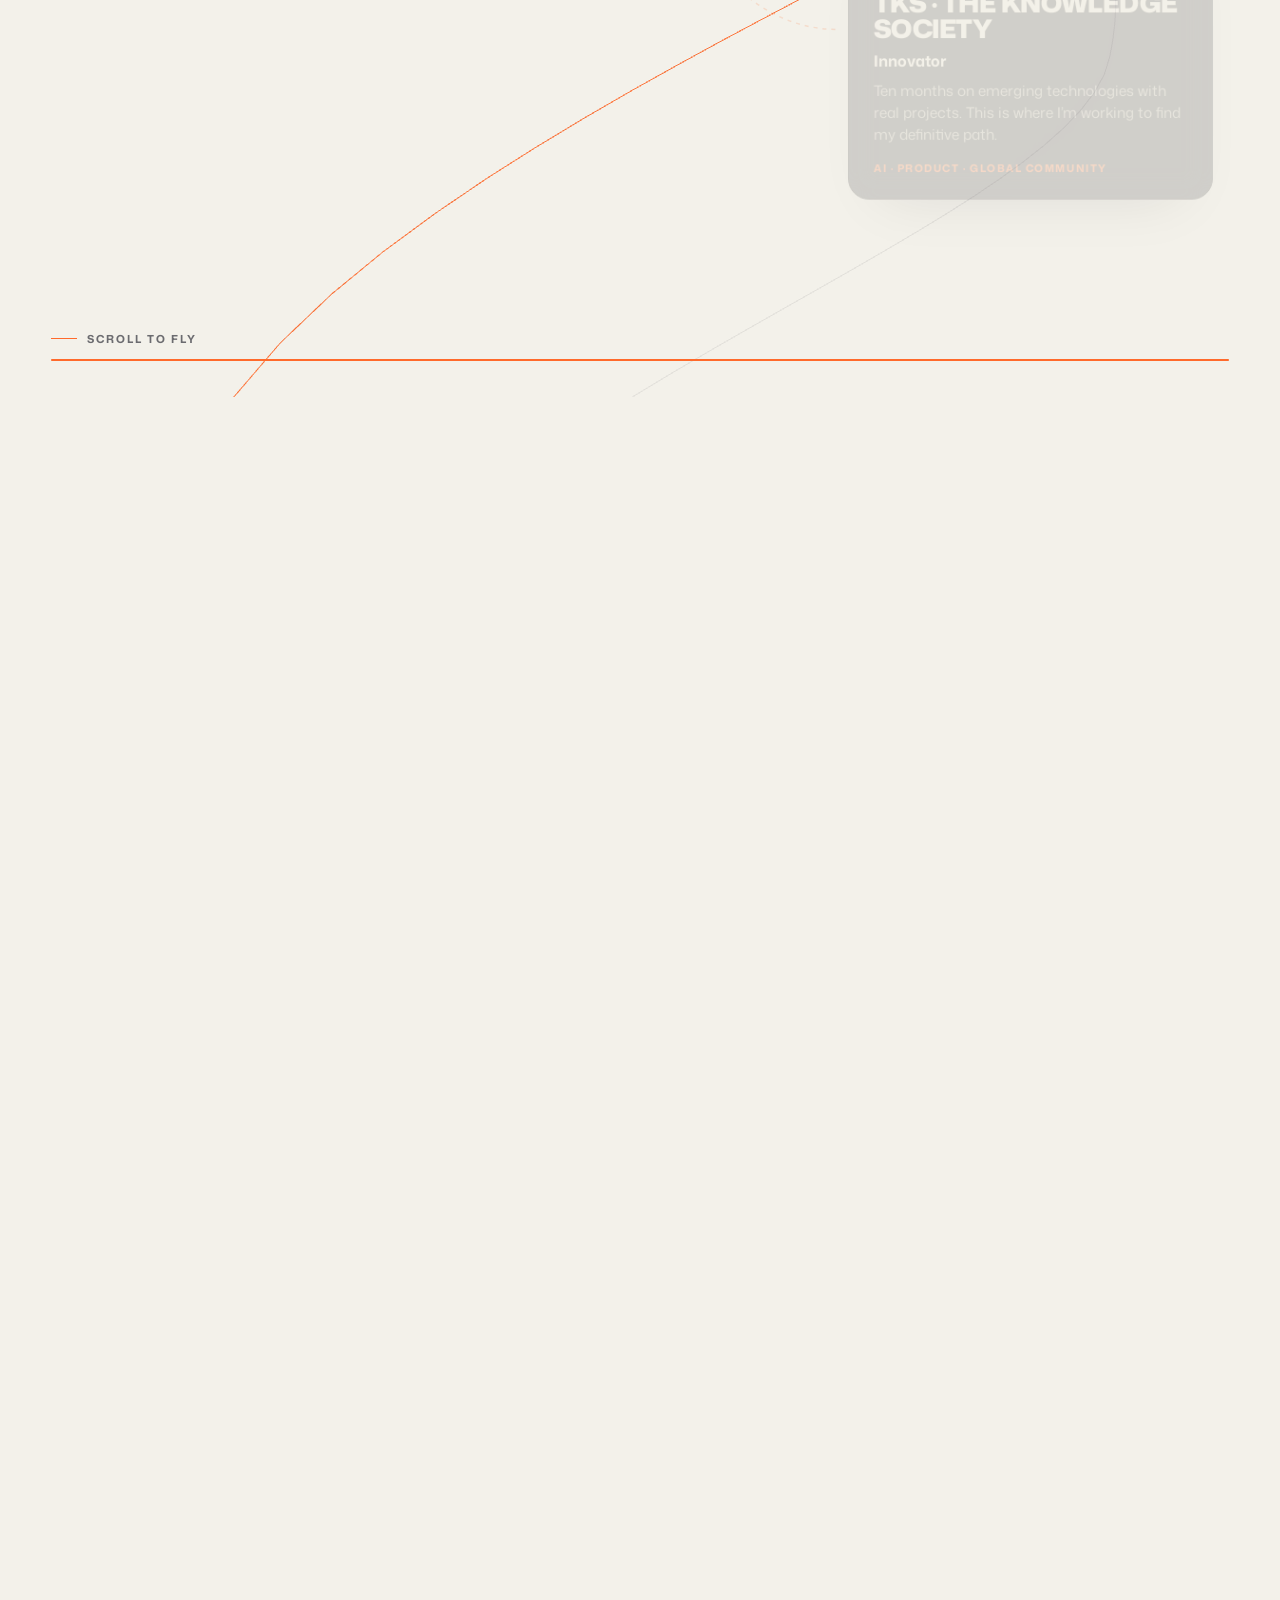
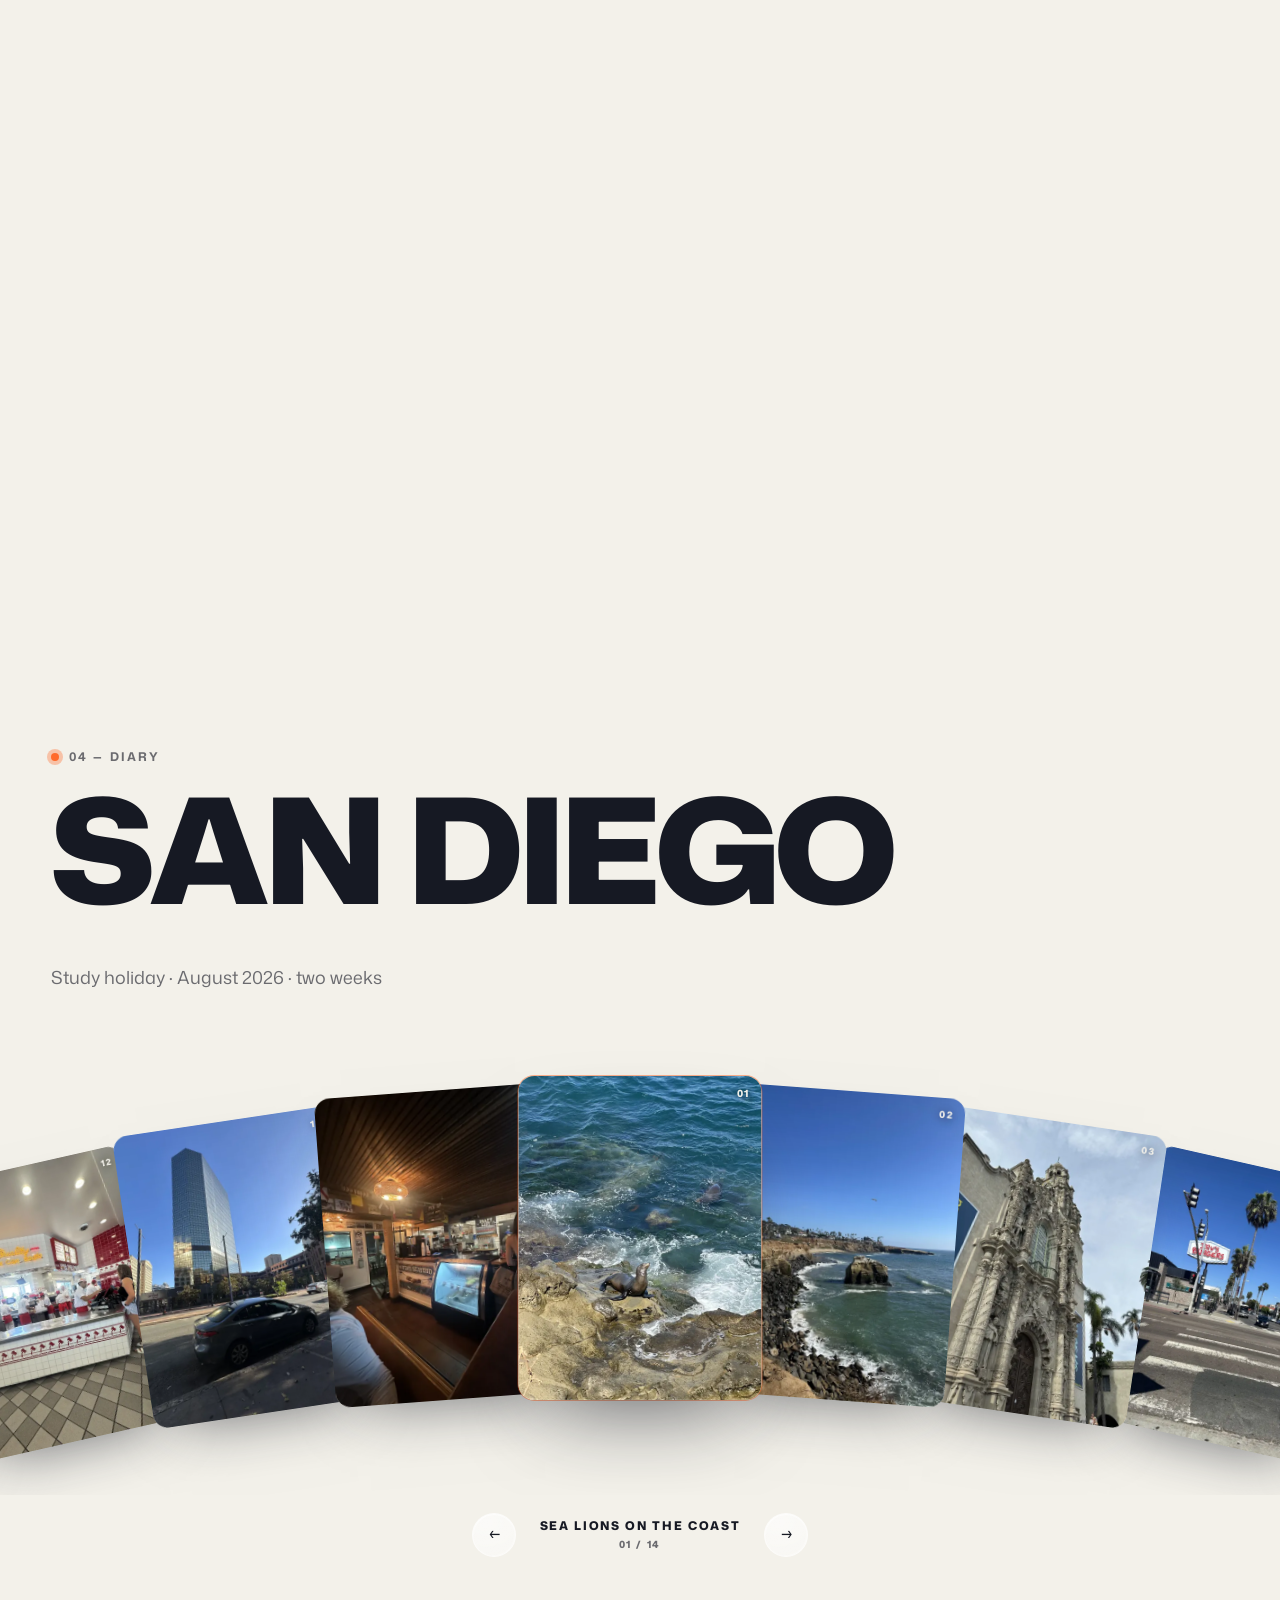
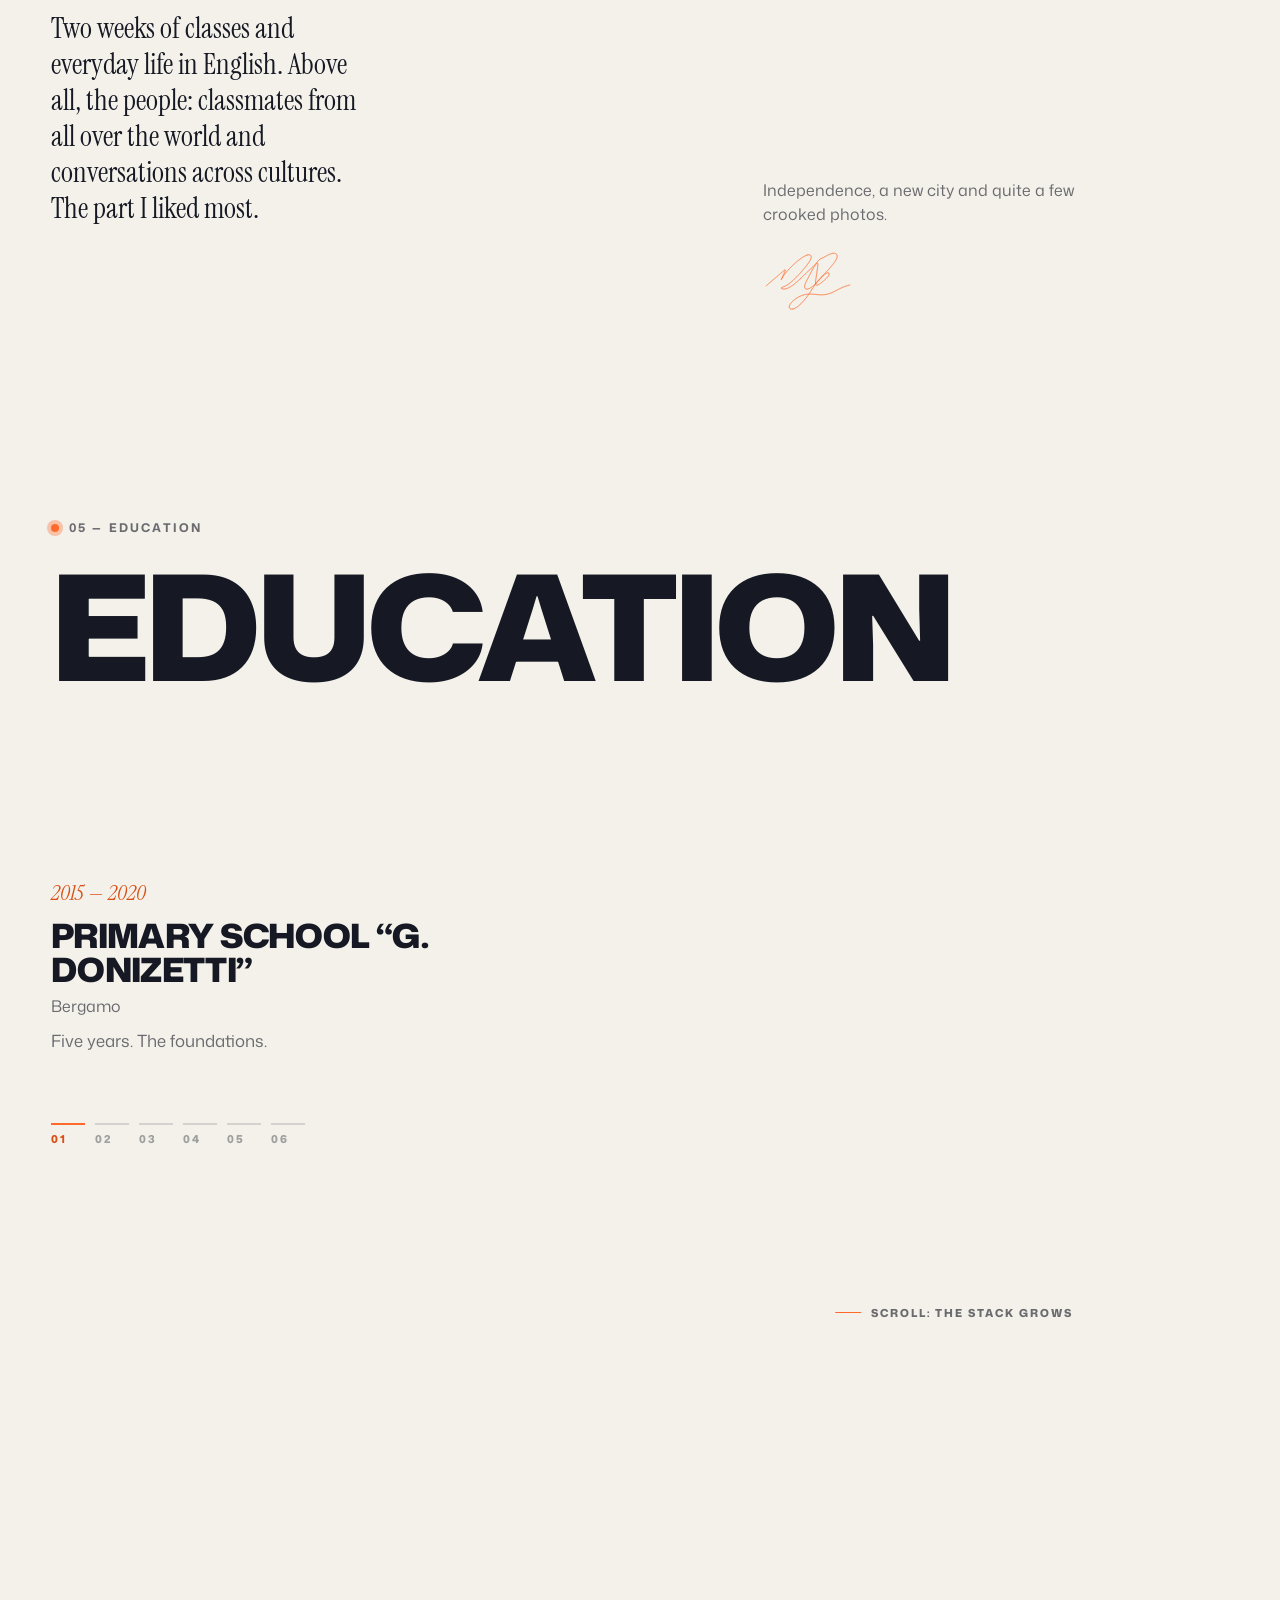
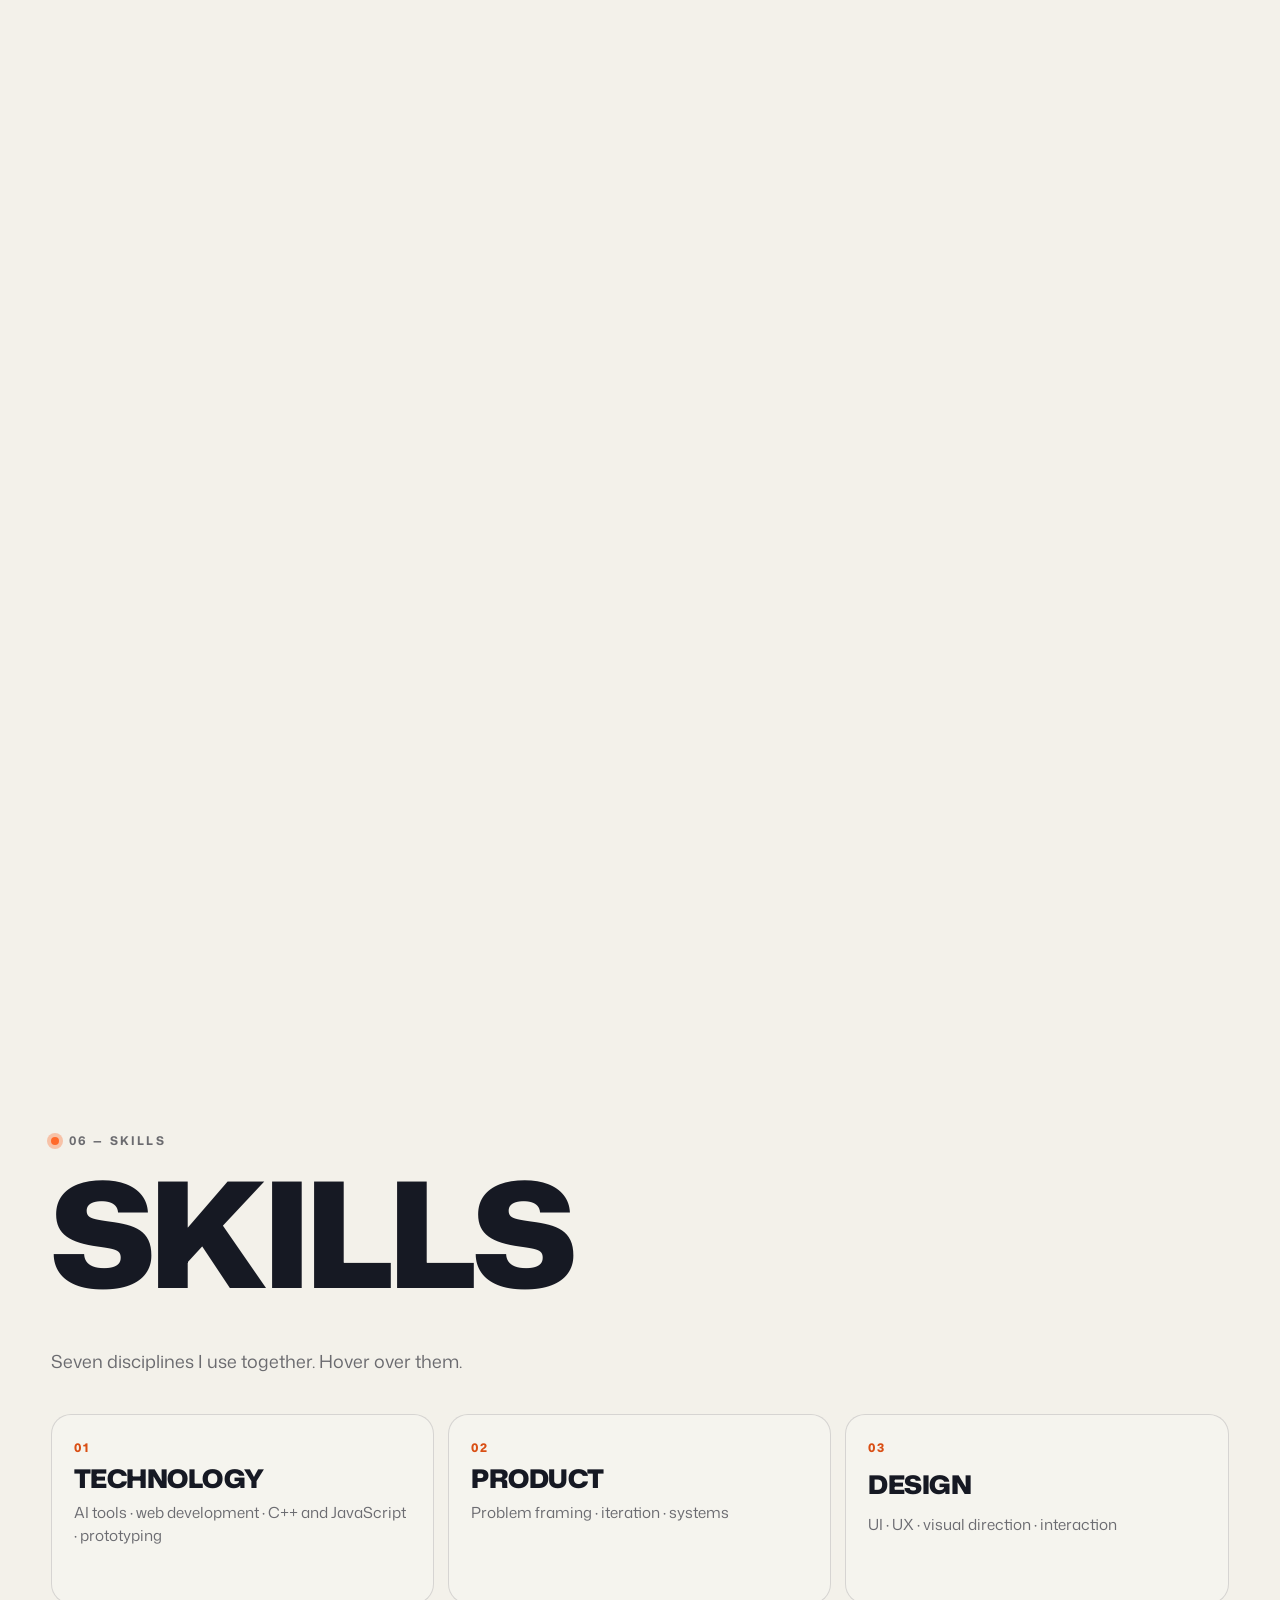
==== commit 965dac0f: "Add files via upload" ====
--- a/index.html
+++ b/index.html
@@ -14,6 +14,15 @@
   <link rel="canonical" href="https://andrea-gervasoni.github.io/AndreaCG-site/">
   <meta name="twitter:card" content="summary_large_image">
   <link rel="icon" href="assets/favicon.svg" type="image/svg+xml">
+  <link rel="apple-touch-icon" href="assets/apple-touch-icon.png">
+  <link rel="manifest" href="manifest.webmanifest">
+  <!-- "Aggiungi alla schermata Home": l'unico modo per avere davvero zero barre del
+       browser su iOS — in una scheda Safari normale la barra di sistema resta sempre,
+       qui sotto la si rende solo il più possibile invisibile (sfondo che combacia). -->
+  <meta name="mobile-web-app-capable" content="yes">
+  <meta name="apple-mobile-web-app-capable" content="yes">
+  <meta name="apple-mobile-web-app-status-bar-style" content="black-translucent">
+  <meta name="apple-mobile-web-app-title" content="Andrea Gervasoni">
   <link rel="preconnect" href="https://fonts.googleapis.com">
   <link rel="preconnect" href="https://fonts.gstatic.com" crossorigin>
   <link href="https://fonts.googleapis.com/css2?family=Mona+Sans:ital,wdth,wght@0,75..125,200..900;1,75..125,200..900&family=Instrument+Serif:ital@0;1&display=swap" rel="stylesheet">
@@ -206,15 +215,20 @@
     <!-- Scheda progetto (dialog) -->
     <div class="pdialog" data-pdialog role="dialog" aria-modal="true" aria-labelledby="pdialog-title" hidden>
       <div class="pdialog-backdrop" data-pdialog-close></div>
-      <div class="pdialog-panel glass-heavy" data-lenis-prevent>
+      <div class="pdialog-panel glass-heavy">
         <button class="pdialog-close glass" type="button" data-pdialog-close aria-label="Chiudi" data-i18n-aria="projects.close">×</button>
-        <div class="pdialog-obj" data-pdialog-obj><small data-i18n="projects.drag">Trascina per ruotare</small></div>
-        <div class="pdialog-body">
-          <p class="kicker" data-pd="tag"></p>
-          <h3 id="pdialog-title" data-pd="name"></h3>
-          <p class="pdialog-deck" data-pd="deck"></p>
-          <dl class="pdialog-facts" data-pd="facts"></dl>
-          <div class="pdialog-links" data-pd="links"></div>
+        <!-- lo scroll vive qui, separato dal pannello arrotondato/sfocato: su iOS lo
+             scroll dentro un elemento con border-radius + backdrop-filter lasciava
+             un segno (il bordo arrotondato non si ridisegnava bene durante lo scroll) -->
+        <div class="pdialog-scroll" data-lenis-prevent>
+          <div class="pdialog-obj" data-pdialog-obj><small data-i18n="projects.drag">Trascina per ruotare</small></div>
+          <div class="pdialog-body">
+            <p class="kicker" data-pd="tag"></p>
+            <h3 id="pdialog-title" data-pd="name"></h3>
+            <p class="pdialog-deck" data-pd="deck"></p>
+            <dl class="pdialog-facts" data-pd="facts"></dl>
+            <div class="pdialog-links" data-pd="links"></div>
+          </div>
         </div>
       </div>
     </div>
--- a/css/style.css
+++ b/css/style.css
@@ -61,7 +61,6 @@
 html {
   scroll-behavior: auto; -webkit-text-size-adjust: 100%; overflow-x: hidden;
   background: var(--paper); overscroll-behavior-y: none; color-scheme: light;
-  transition: background-color .25s linear;
 }
 /* --bg su :root cambia solo sul body (attributo su body, non su html): si segue lo
    stesso stato scuro con :has, così html e la cromatura del browser (barra
@@ -77,12 +76,15 @@
   line-height: 1.5;
   color: var(--fg);
   background: var(--bg);
-  transition: color .3s var(--ease-out), background-color .25s linear;
+  transition: color .3s var(--ease-out);
   -webkit-font-smoothing: antialiased;
   overflow-x: clip;
   overscroll-behavior-y: none;
 }
-body.is-locked { overflow: hidden; }
+/* position:fixed, non solo overflow:hidden: su iOS Safari altrimenti la pagina
+   dietro un menu/scheda aperti continua a scorrere (il "top" negativo è impostato
+   dal JS che blocca lo scroll, per restare visivamente nello stesso punto) */
+body.is-locked { position: fixed; left: 0; right: 0; overflow: hidden; }
 /* barra di scorrimento sottile e discreta: quella di sistema, larga e grigia,
    sembra una cornice attorno al sito invece di farne parte */
 html { scrollbar-width: thin; scrollbar-color: rgba(22, 25, 35, .28) transparent; }
@@ -168,6 +170,9 @@
 }
 .topbar > * { pointer-events: auto; }
 .topbar.is-hidden { transform: translateY(-110%); }
+/* con una scheda di progetto aperta il nome, il menu e la lingua sono superflui
+   (la scheda ha già la sua X per chiudere): si tolgono, resta più pulito */
+html.has-dialog .topbar { opacity: 0; visibility: hidden; transition: opacity .3s, visibility .3s; }
 .topbar[data-on-dark="true"] { --fg: var(--paper); --glass-bg: rgba(30, 34, 46, .4); --glass-line: rgba(255, 255, 255, .22); color: var(--paper); }
 .lockup { display: block; width: 164px; color: inherit; }
 .lockup-svg { width: 100%; height: auto; overflow: visible; }
@@ -334,13 +339,15 @@
 .pdialog-backdrop { position: absolute; inset: 0; background: rgba(10, 12, 18, .55); backdrop-filter: blur(6px); -webkit-backdrop-filter: blur(6px); opacity: 0; transition: opacity .4s; }
 .pdialog.is-open .pdialog-backdrop { opacity: 1; }
 .pdialog-panel {
-  position: relative; width: min(1120px, 100%); max-height: min(88vh, 820px); overflow: auto;
-  display: grid; grid-template-columns: 1fr 1fr; border-radius: 28px;
+  position: relative; width: min(1120px, 100%); max-height: min(88vh, 820px); overflow: hidden; border-radius: 28px;
   color: var(--paper); --fg: var(--paper); --fg-muted: rgba(243, 241, 234, .66); --line: rgba(243, 241, 234, .14); --accent-text: var(--accent);
   --glass-bg: rgba(22, 25, 35, .72); --glass-line: rgba(255, 255, 255, .18);
   transform: translateY(30px) scale(.97); opacity: 0; transition: transform .6s var(--ease-out), opacity .4s;
 }
 .pdialog.is-open .pdialog-panel { transform: none; opacity: 1; }
+/* lo scroll vero e proprio: niente border-radius/backdrop-filter qui, solo overflow —
+   così il bordo arrotondato del pannello (sopra) resta sempre nitido durante lo scroll */
+.pdialog-scroll { display: grid; grid-template-columns: 1fr 1fr; max-height: inherit; overflow: auto; overscroll-behavior: contain; -webkit-overflow-scrolling: touch; }
 .pdialog-close { position: absolute; right: 14px; top: 14px; width: 42px; height: 42px; border-radius: 50%; font-size: 24px; line-height: 1; z-index: 2; display: grid; place-items: center; }
 .pdialog-obj { position: relative; min-height: 380px; cursor: grab; touch-action: pan-y; border-right: 1px solid var(--line); }
 .pdialog-obj small { position: absolute; left: 20px; bottom: 16px; font-size: 10px; letter-spacing: .18em; text-transform: uppercase; color: var(--fg-muted); }
@@ -632,7 +639,8 @@
   .projects-head .lead { text-align: left; }
   .projects-grid { grid-template-columns: 1fr; }
   .pcard { min-height: 460px; }
-  .pdialog-panel { grid-template-columns: 1fr; max-height: 92vh; }
+  .pdialog-panel { max-height: 92vh; }
+  .pdialog-scroll { grid-template-columns: 1fr; }
   .pdialog-obj { min-height: 280px; border-right: 0; border-bottom: 1px solid var(--line); }
   /* Esperienze: il volo resta, le schede si ancorano in basso */
   .experience { height: 460vh; }
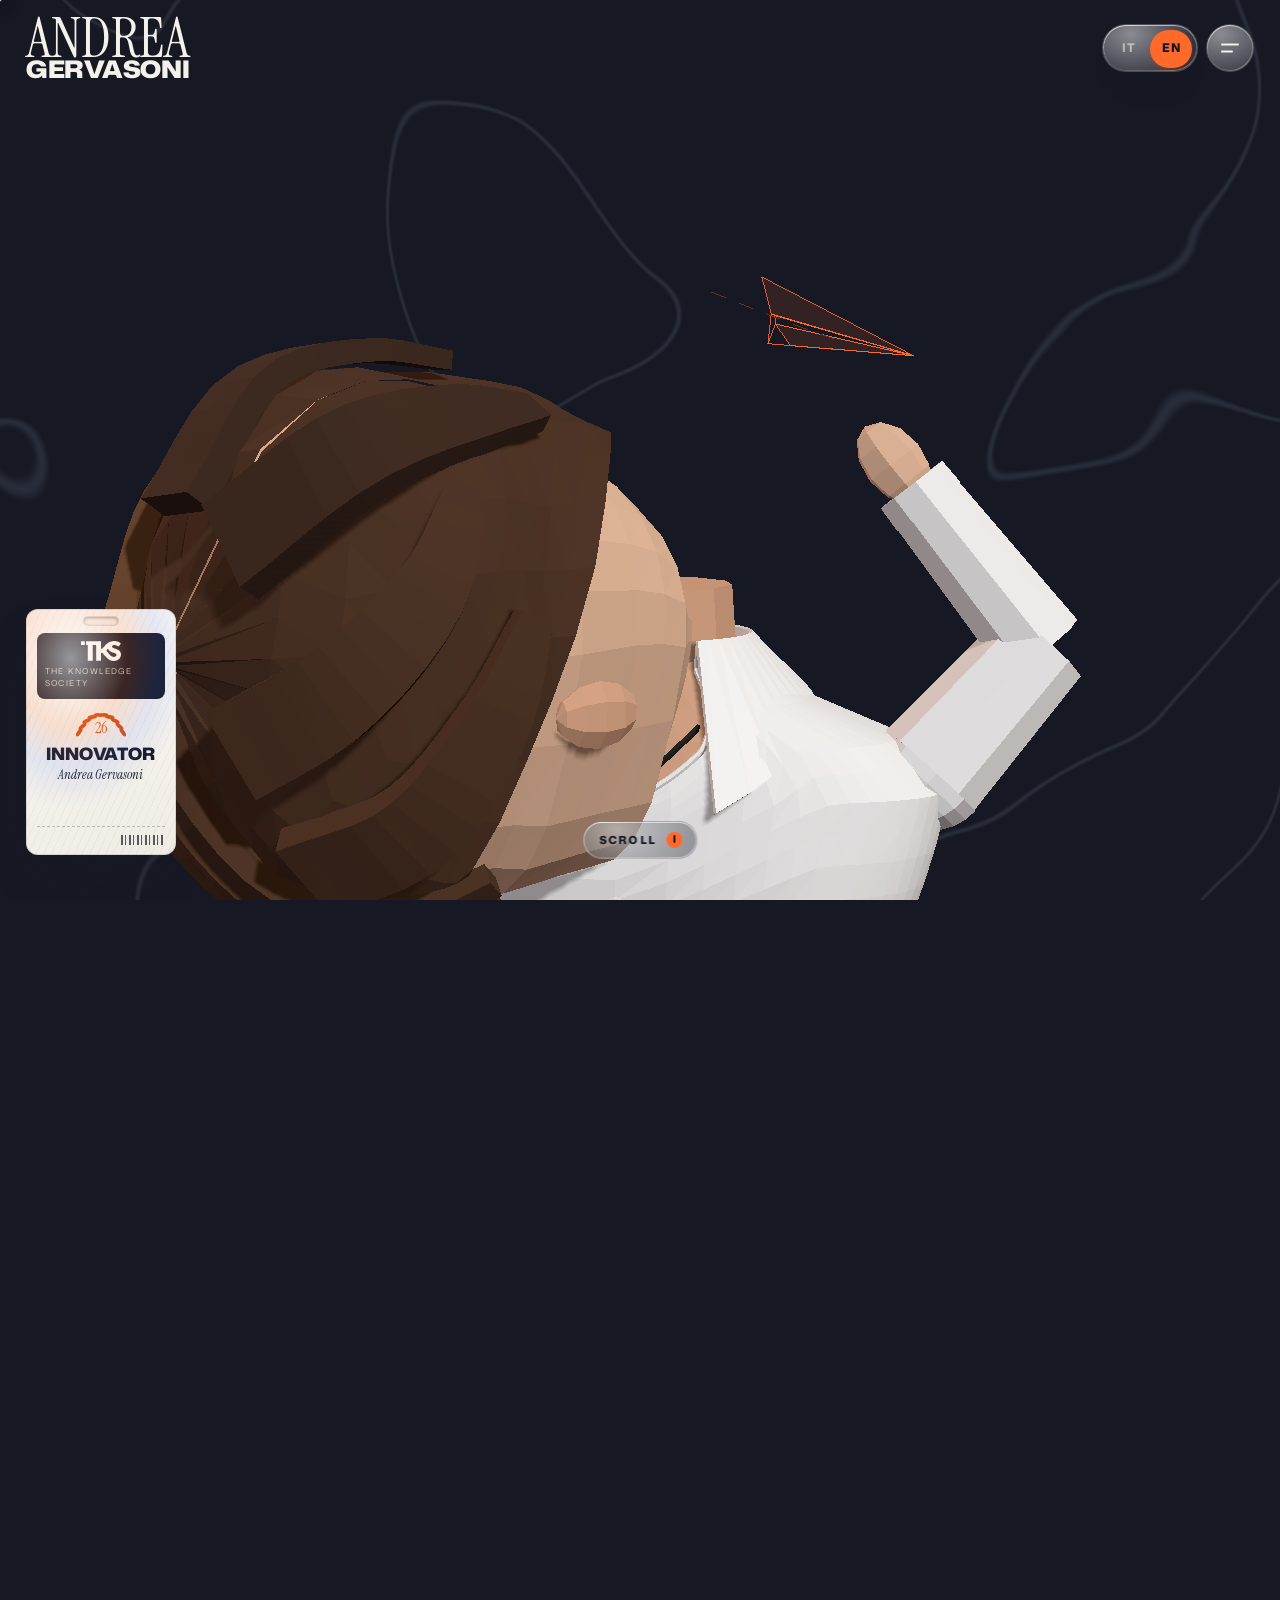
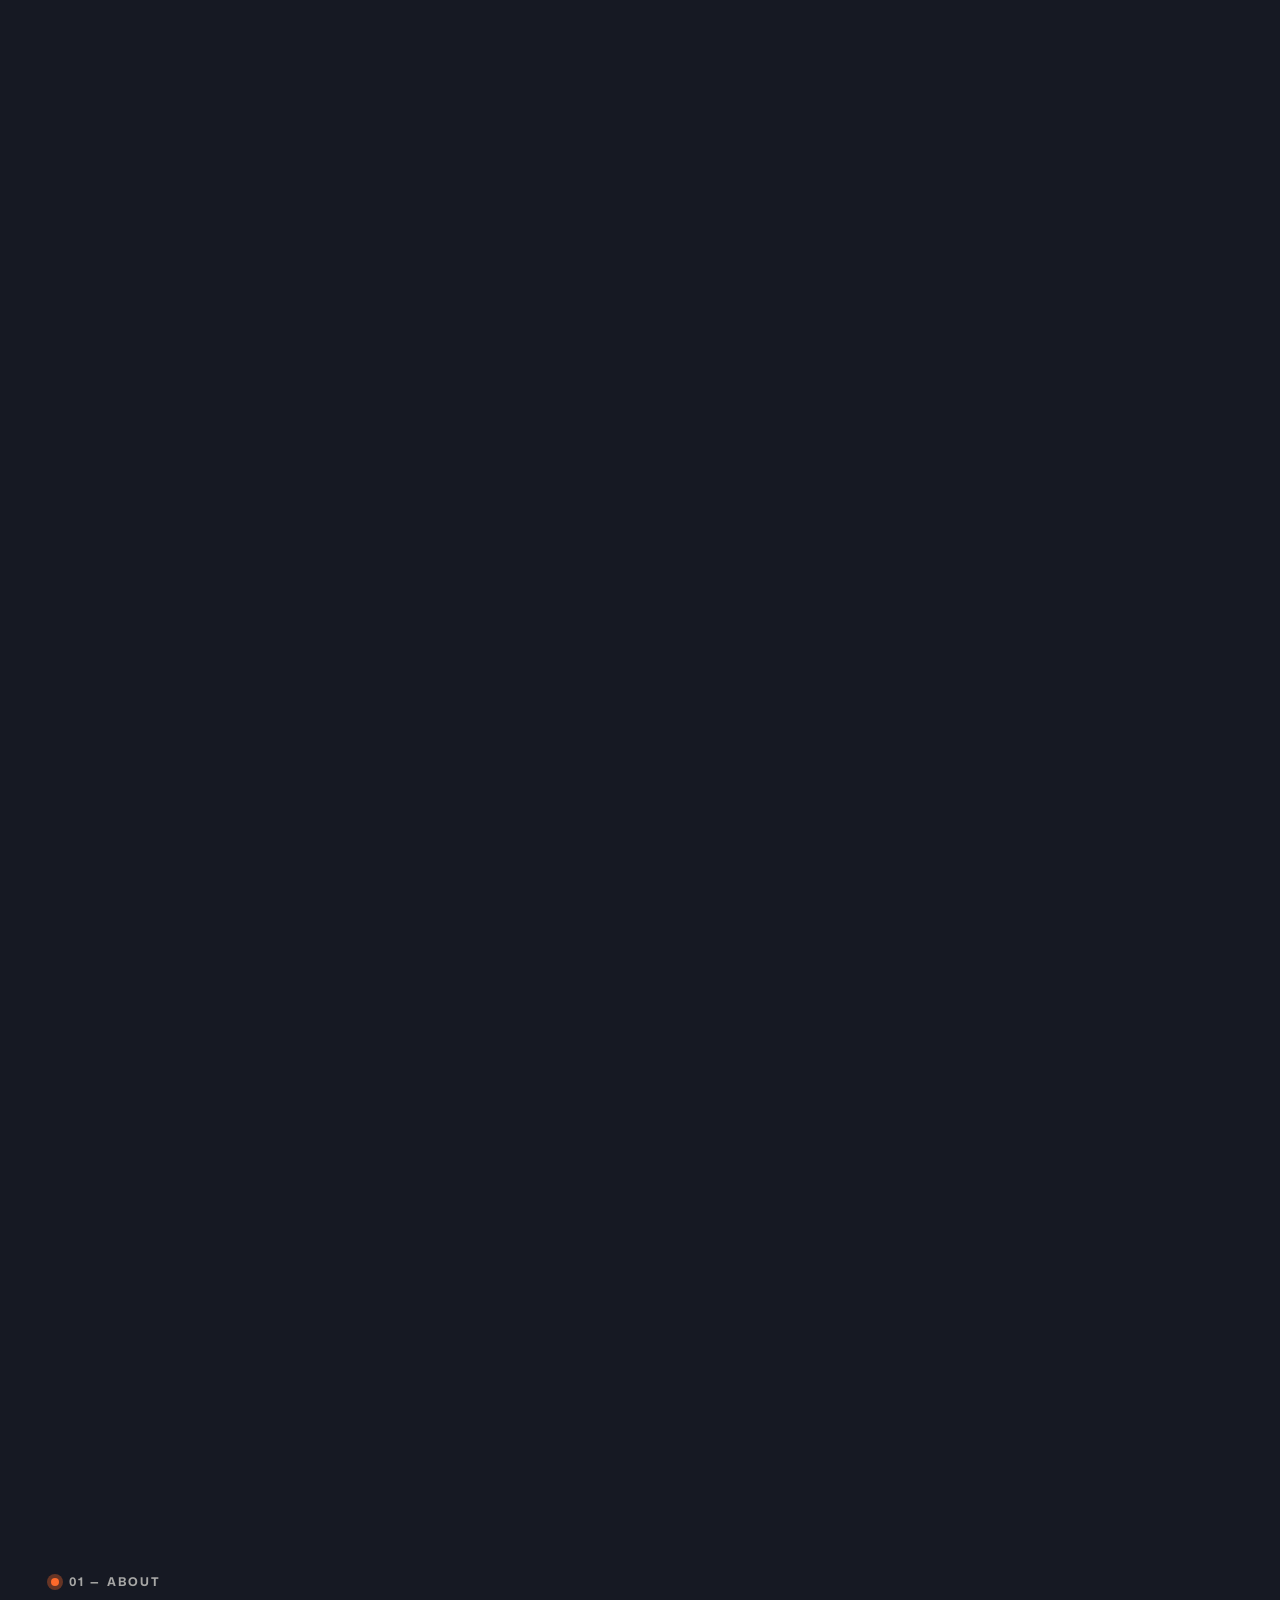
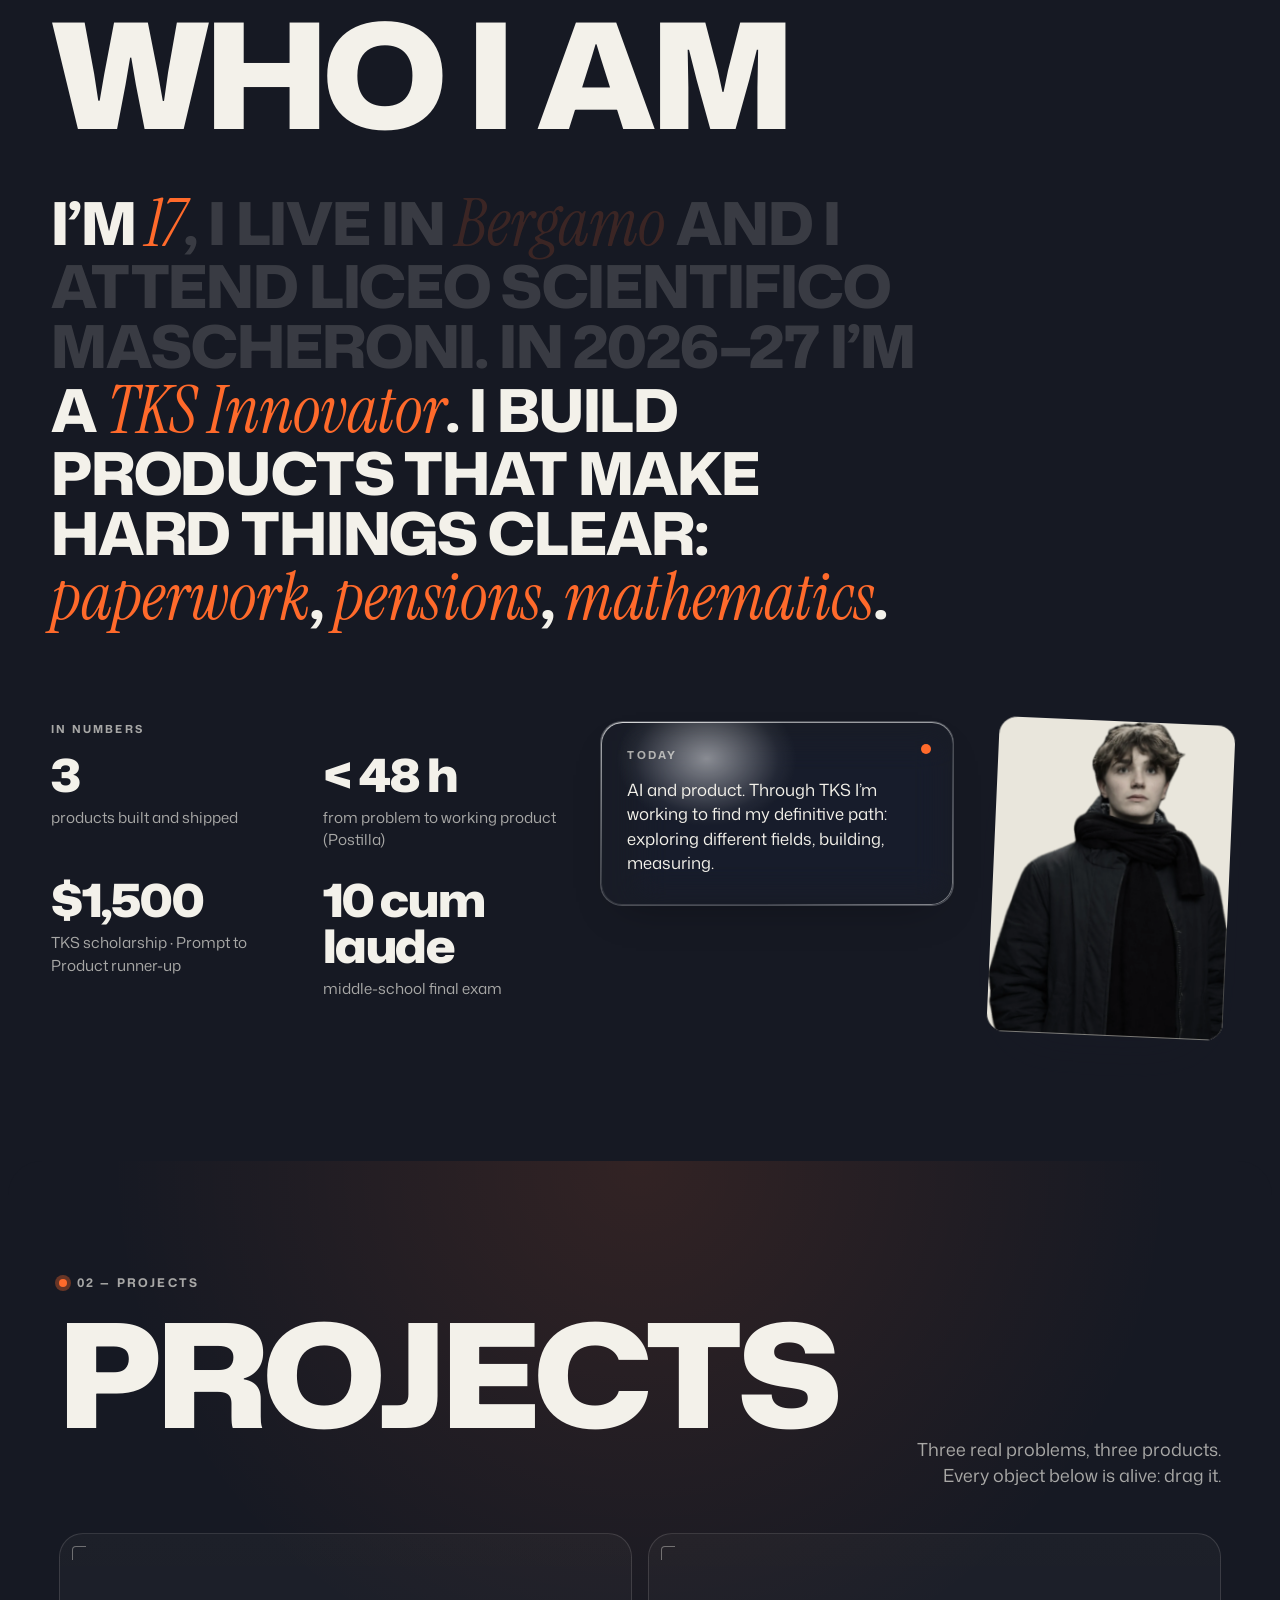
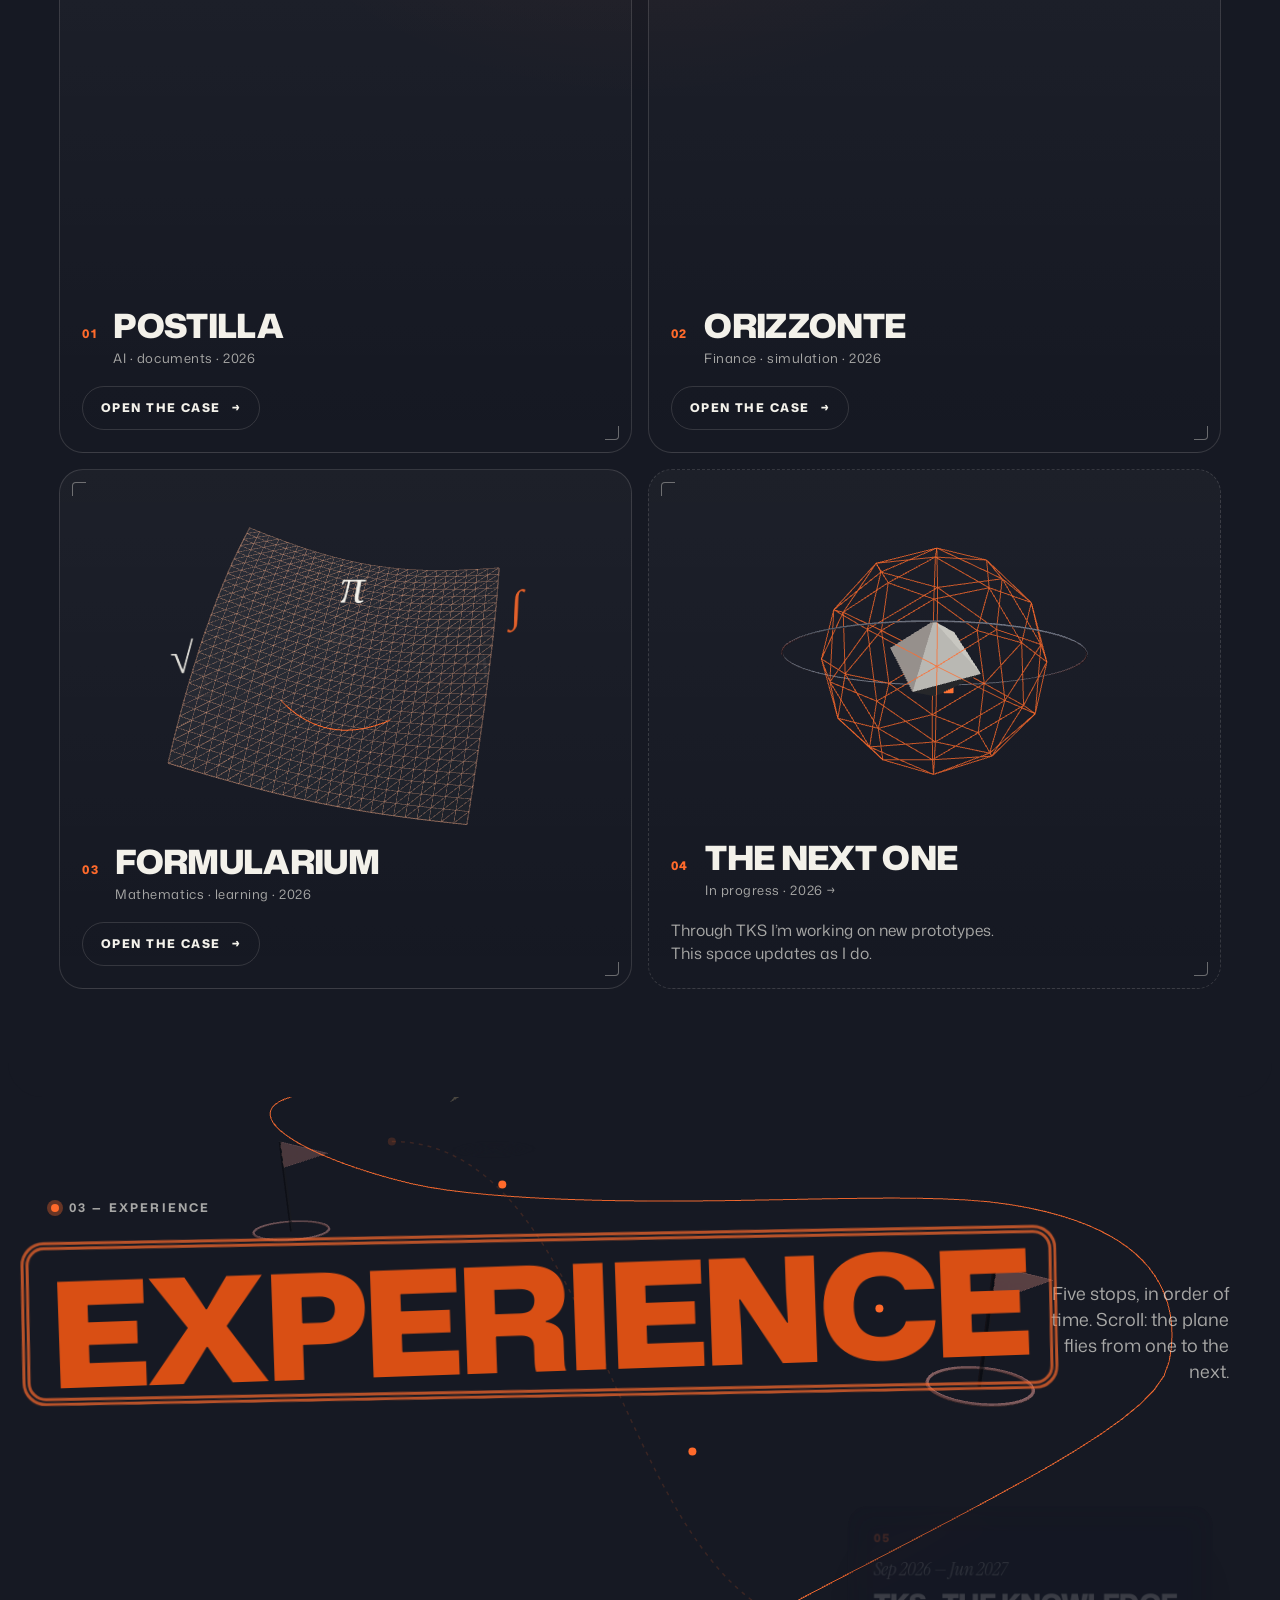
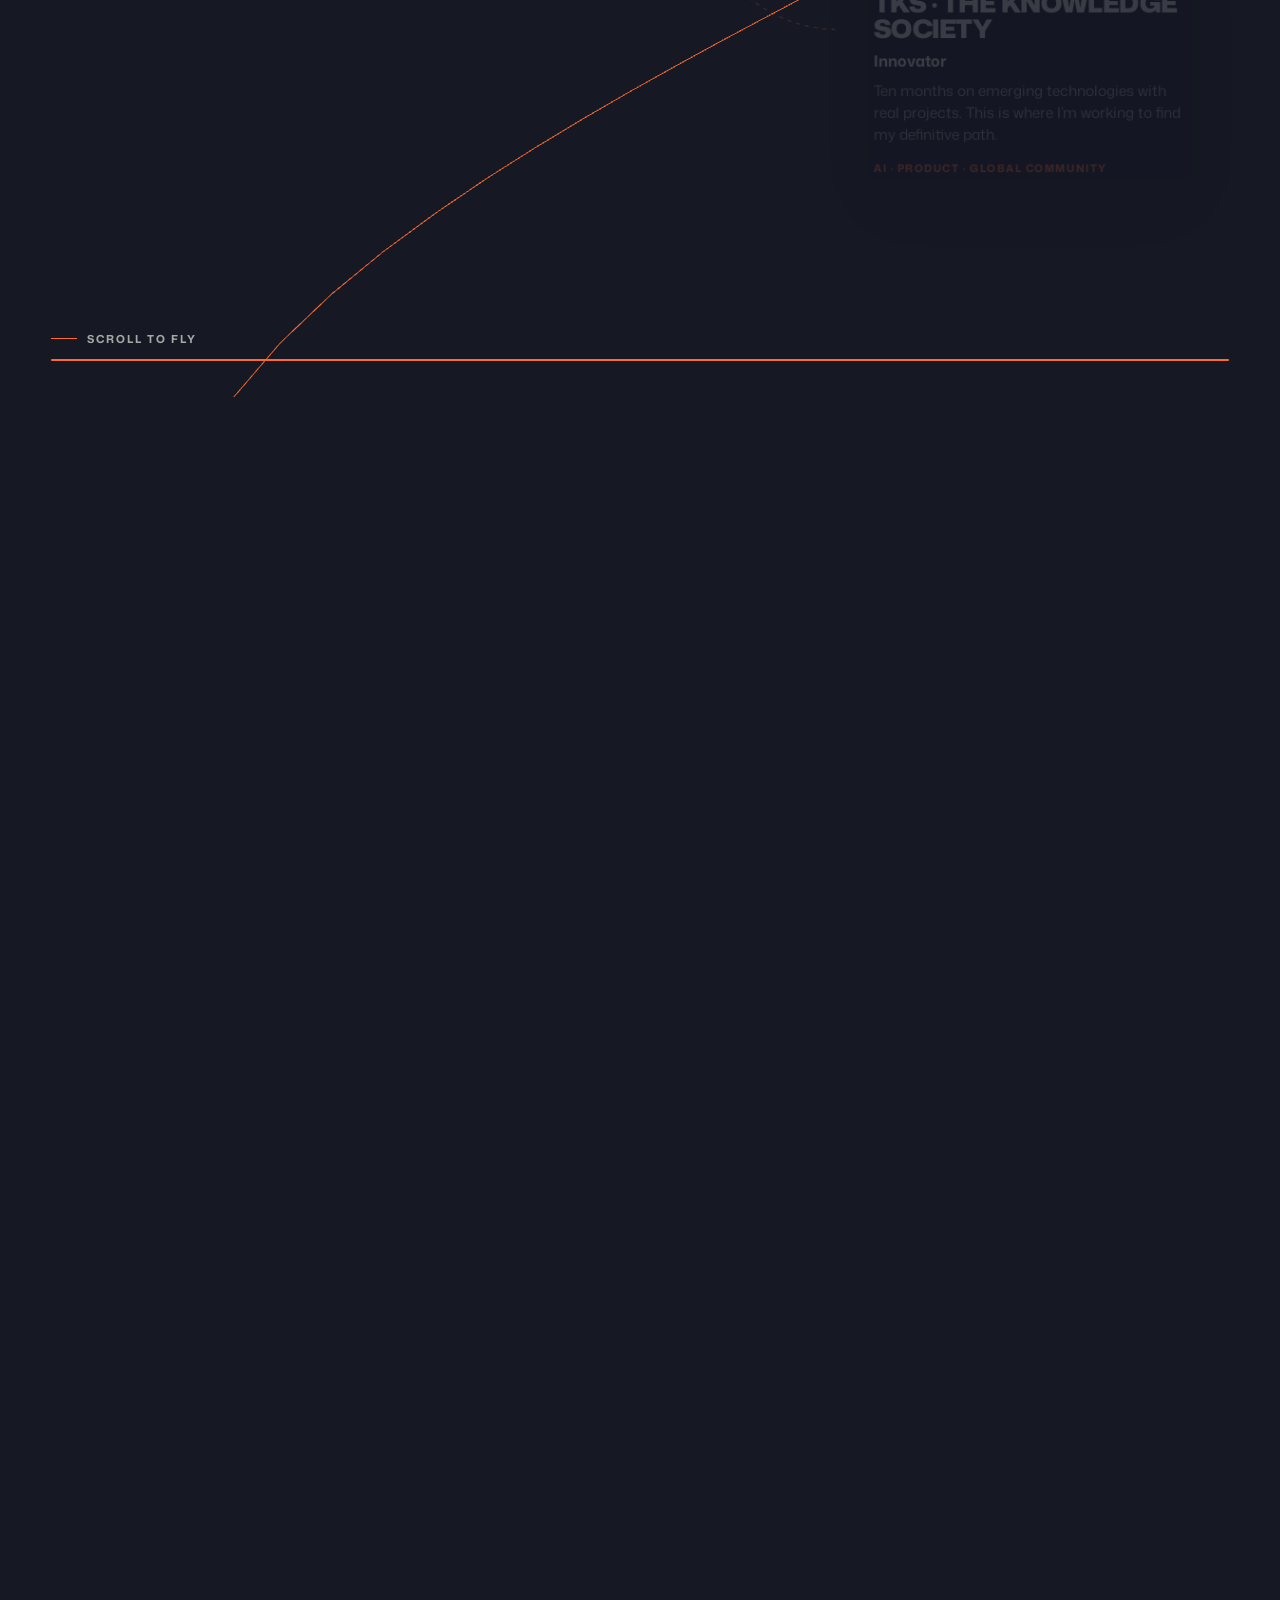
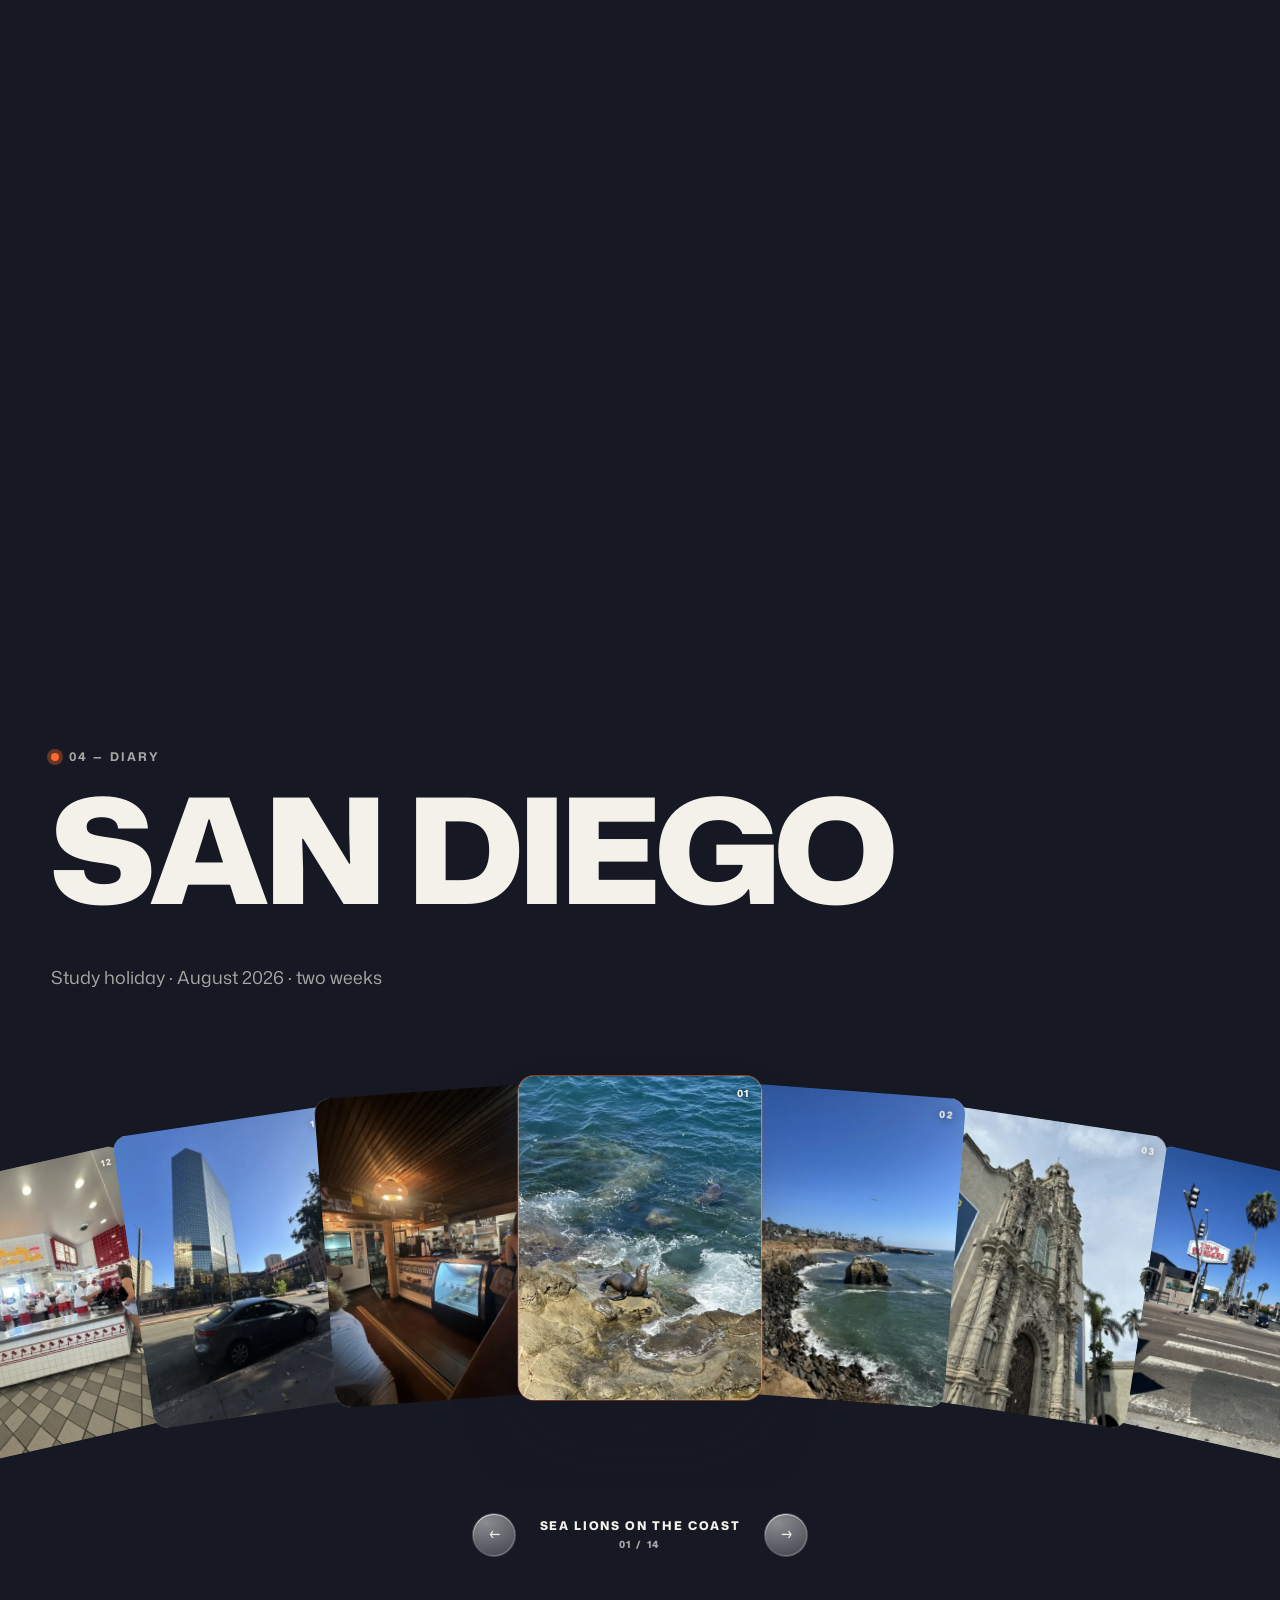
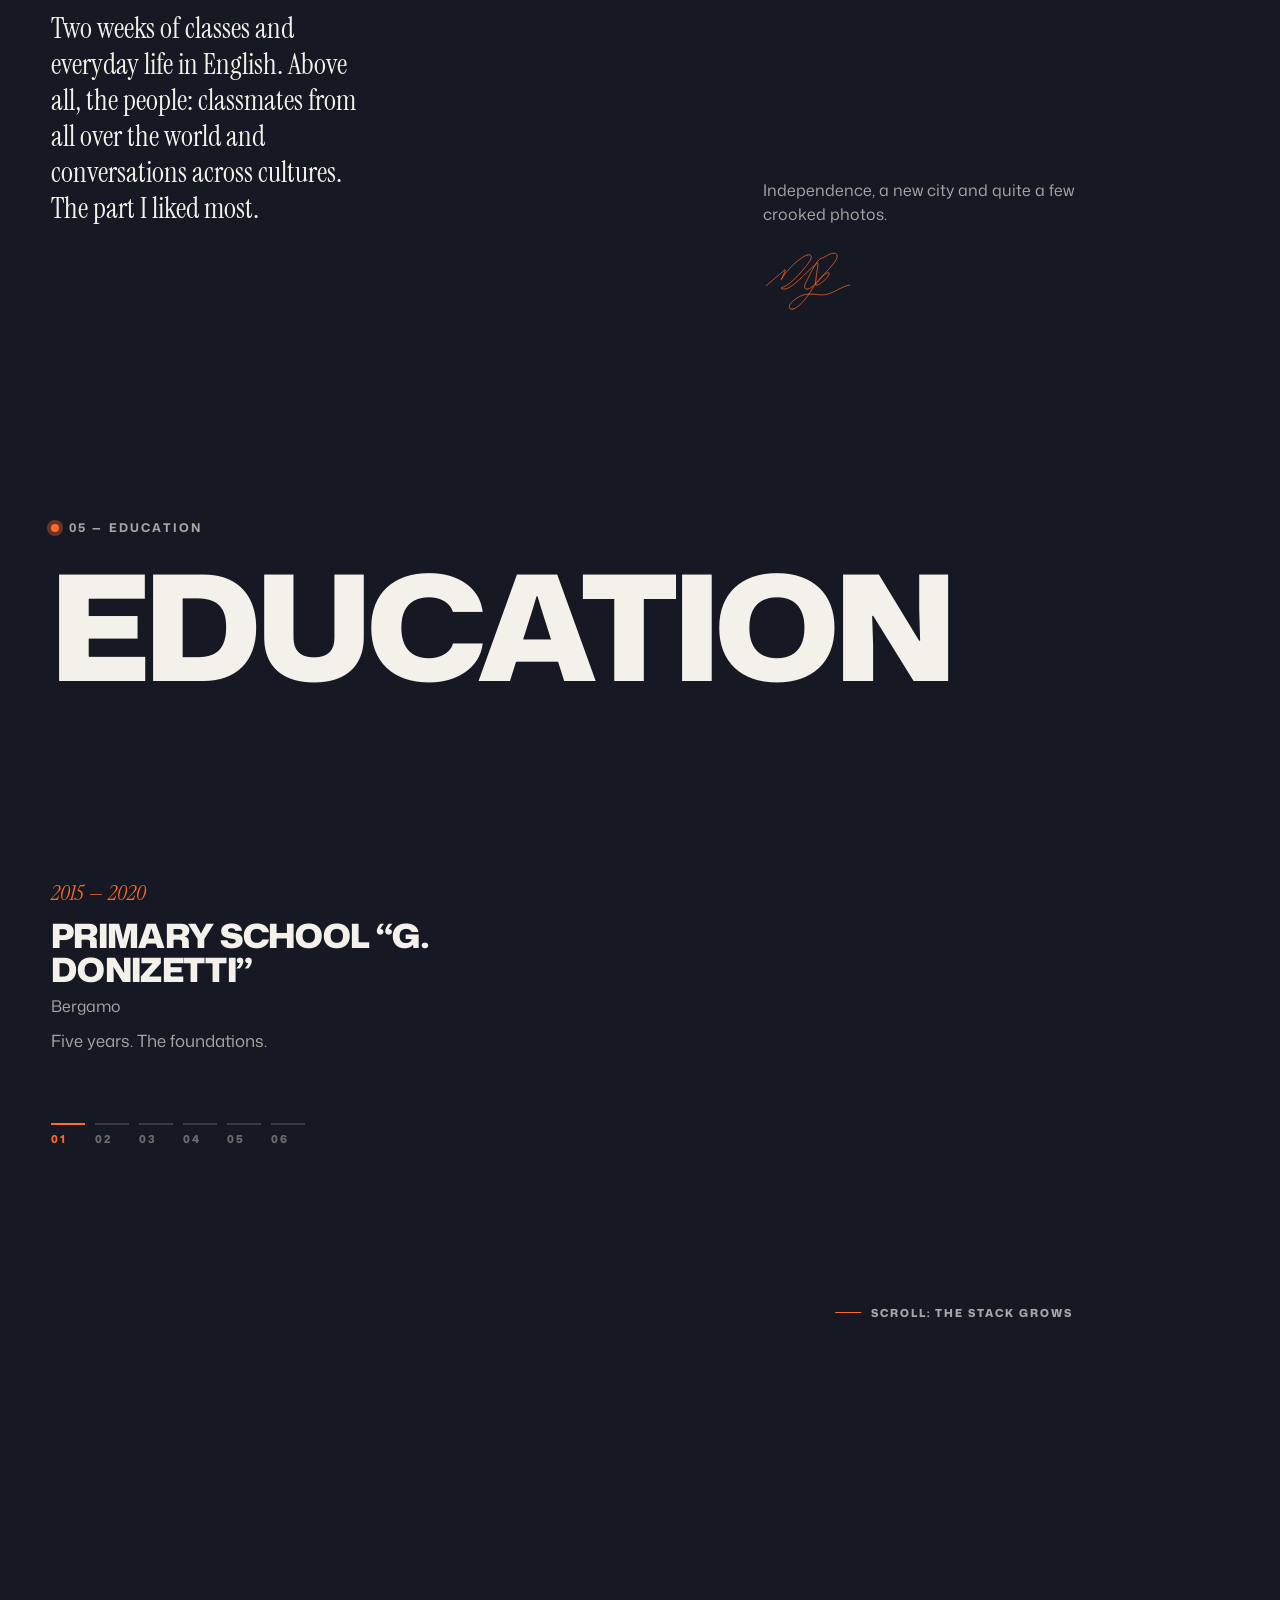
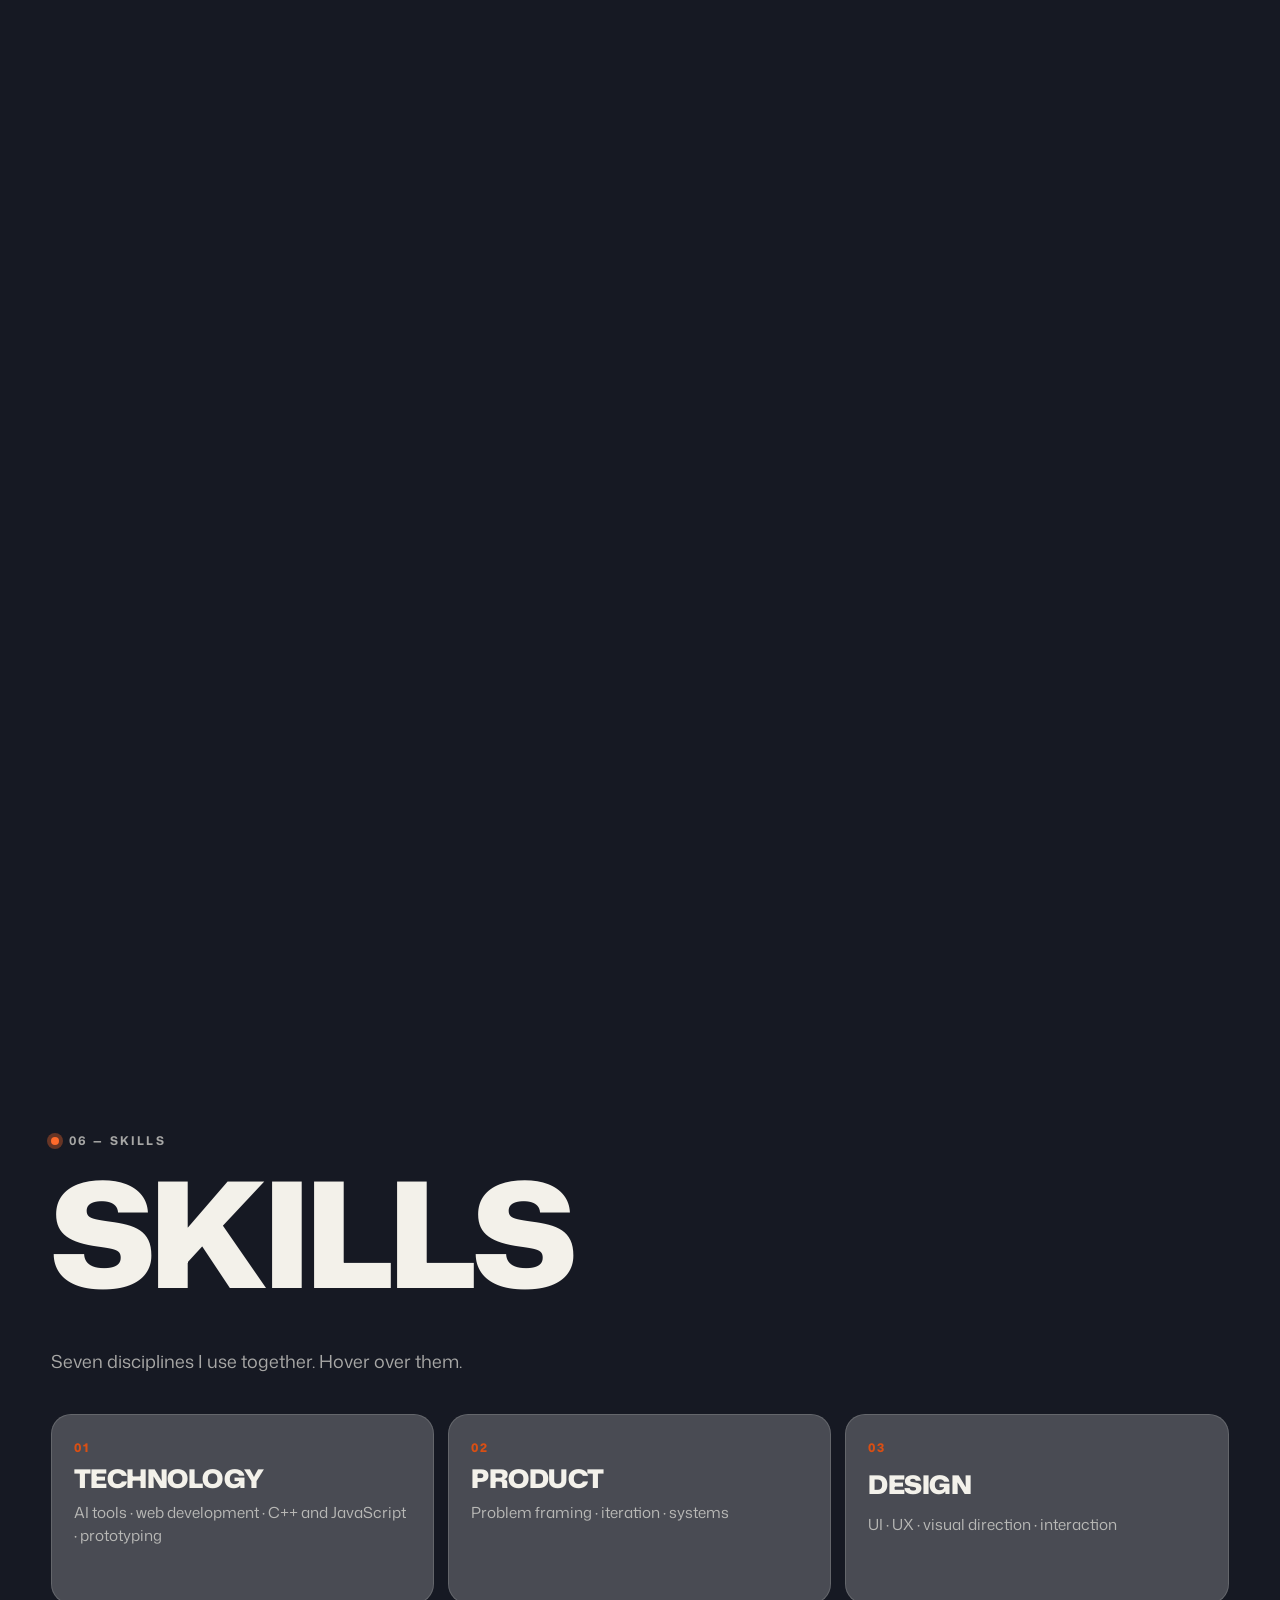
==== commit cd3f6504: "Add files via upload" ====
--- a/index.html
+++ b/index.html
@@ -152,7 +152,7 @@
           <p data-i18n="about.focus">AI e prodotto. Con TKS sto lavorando per trovare la mia strada definitiva: esploro ambiti diversi, costruisco, misuro.</p>
           <span class="focus-dot" aria-hidden="true"></span>
         </aside>
-        <figure class="about-photo" aria-hidden="true">
+        <figure class="about-photo" data-photo-reveal aria-hidden="true">
           <img src="assets/andrea.webp" width="992" height="1350" alt="" loading="lazy" decoding="async">
         </figure>
       </div>
@@ -171,36 +171,40 @@
         <canvas class="objects-canvas" data-objects-canvas aria-hidden="true"></canvas>
 
         <article class="pcard" data-project="postilla">
+          <span class="pcard-glow" aria-hidden="true"></span>
           <div class="pcard-obj" data-object="postilla"></div>
           <div class="pcard-meta">
             <span class="pcard-n">01</span>
             <h3 data-i18n="p1.name">Postilla</h3>
             <p><span data-i18n="p1.type">AI · documenti</span> · <span data-i18n="p1.year">2026</span></p>
           </div>
-          <button class="pcard-open" type="button" data-open-project="postilla"><span data-i18n="projects.open">Apri la scheda</span><i>→</i></button>
+          <button class="pcard-open" type="button" data-open-project="postilla" data-magnetic="0.3"><span data-i18n="projects.open">Apri la scheda</span><i>→</i></button>
         </article>
 
         <article class="pcard" data-project="orizzonte">
+          <span class="pcard-glow" aria-hidden="true"></span>
           <div class="pcard-obj" data-object="orizzonte"></div>
           <div class="pcard-meta">
             <span class="pcard-n">02</span>
             <h3 data-i18n="p2.name">Orizzonte</h3>
             <p><span data-i18n="p2.type">Finanza · simulazione</span> · <span data-i18n="p2.year">2026</span></p>
           </div>
-          <button class="pcard-open" type="button" data-open-project="orizzonte"><span data-i18n="projects.open">Apri la scheda</span><i>→</i></button>
+          <button class="pcard-open" type="button" data-open-project="orizzonte" data-magnetic="0.3"><span data-i18n="projects.open">Apri la scheda</span><i>→</i></button>
         </article>
 
         <article class="pcard" data-project="formularium">
+          <span class="pcard-glow" aria-hidden="true"></span>
           <div class="pcard-obj" data-object="formularium"></div>
           <div class="pcard-meta">
             <span class="pcard-n">03</span>
             <h3 data-i18n="p3.name">Formularium</h3>
             <p><span data-i18n="p3.type">Matematica · didattica</span> · <span data-i18n="p3.year">2026</span></p>
           </div>
-          <button class="pcard-open" type="button" data-open-project="formularium"><span data-i18n="projects.open">Apri la scheda</span><i>→</i></button>
+          <button class="pcard-open" type="button" data-open-project="formularium" data-magnetic="0.3"><span data-i18n="projects.open">Apri la scheda</span><i>→</i></button>
         </article>
 
         <article class="pcard pcard-next" data-project="next">
+          <span class="pcard-glow" aria-hidden="true"></span>
           <div class="pcard-obj" data-object="next"></div>
           <div class="pcard-meta">
             <span class="pcard-n">04</span>
--- a/css/style.css
+++ b/css/style.css
@@ -39,7 +39,7 @@
   --gutter: clamp(24px, 4vw, 64px);
   --wrap: 1440px;
   --radius: 22px;
-  --topbar-h: 84px;
+  --topbar-h: calc(84px + env(safe-area-inset-top));
 }
 body[data-theme="dark"] {
   --fg: var(--paper);
@@ -61,6 +61,7 @@
 html {
   scroll-behavior: auto; -webkit-text-size-adjust: 100%; overflow-x: hidden;
   background: var(--paper); overscroll-behavior-y: none; color-scheme: light;
+  min-height: 100%;
 }
 /* --bg su :root cambia solo sul body (attributo su body, non su html): si segue lo
    stesso stato scuro con :has, così html e la cromatura del browser (barra
@@ -80,6 +81,7 @@
   -webkit-font-smoothing: antialiased;
   overflow-x: clip;
   overscroll-behavior-y: none;
+  min-height: 100%;
 }
 /* position:fixed, non solo overflow:hidden: su iOS Safari altrimenti la pagina
    dietro un menu/scheda aperti continua a scorrere (il "top" negativo è impostato
@@ -163,7 +165,7 @@
 .topbar {
   position: fixed; inset: 0 0 auto 0; z-index: 90;
   display: grid; grid-template-columns: 1fr auto 1fr; align-items: center;
-  padding: 18px clamp(18px, 2vw, 30px); height: var(--topbar-h);
+  padding: calc(18px + env(safe-area-inset-top)) clamp(18px, 2vw, 30px) 18px; height: var(--topbar-h);
   color: var(--fg);
   transition: color .5s var(--ease-out), transform .6s var(--ease-out);
   pointer-events: none;
@@ -322,6 +324,14 @@
 .pcard::after { right: 12px; bottom: 12px; border-left: 0; border-top: 0; border-radius: 0 0 4px 0; }
 .pcard:hover { border-color: rgba(255, 106, 43, .55); background: linear-gradient(180deg, rgba(255, 106, 43, .07), rgba(255, 255, 255, 0)); }
 .pcard:hover::before, .pcard:hover::after { border-color: var(--accent); }
+/* alone che segue il cursore, sotto l'oggetto 3D: stessa idea del riflesso del badge,
+   qui per dare peso e profondità alla scheda invece che ripetere un effetto identico */
+.pcard-glow {
+  position: absolute; inset: 0; z-index: 1; pointer-events: none; opacity: 0;
+  background: radial-gradient(360px 260px at var(--mx, 50%) var(--my, 45%), rgba(255, 106, 43, .16), transparent 68%);
+  transition: opacity .5s var(--ease-out);
+}
+.pcard:hover .pcard-glow { opacity: 1; }
 .pcard-obj { position: relative; min-height: 320px; cursor: grab; touch-action: pan-y; z-index: 3; }
 .pcard-obj:active { cursor: grabbing; }
 .pcard-meta { display: grid; grid-template-columns: auto 1fr; gap: 6px 16px; align-items: baseline; margin-top: 12px; }
@@ -483,7 +493,7 @@
 .cta:hover { background: var(--accent); color: var(--ink); }
 .cta:hover i { transform: translate(3px, -3px); }
 
-.footer { position: relative; z-index: 2; padding: 22vh 8px 8px; background: linear-gradient(180deg, rgba(255, 106, 43, 0) 0%, rgba(255, 106, 43, .55) 42%, var(--accent) 100%); }
+.footer { position: relative; z-index: 2; padding: 22vh 8px calc(8px + env(safe-area-inset-bottom)); background: linear-gradient(180deg, rgba(255, 106, 43, 0) 0%, rgba(255, 106, 43, .55) 42%, var(--accent) 100%); }
 .footer-card {
   position: relative; display: grid; grid-template-columns: 1fr 1.2fr 1fr; grid-template-areas: "sign sign sign" "statement statement statement" "pages avatar follow" "bottom bottom bottom";
   gap: 20px; padding: 60px clamp(24px, 4vw, 64px) 26px; border-radius: 30px; background: var(--ink); color: var(--paper);
@@ -532,7 +542,8 @@
    diventa un alone bianco isolato che si sposta col cursore invece di un riflesso —
    sulle superfici grandi si tiene solo la sfocatura e il bordo, non lo spot. */
 .menu-panel.glass-heavy::before, .pdialog-panel.glass-heavy::before { content: none; }
-.glass.is-pressed { transform: scale(.96); }
+/* la pressione deve sentirsi subito: il .5s del hover-lift sarebbe pigro al tocco */
+.glass.is-pressed { transform: scale(.96); transition-duration: .15s; }
 /* Rifrazione reale del bordo dove il browser lo consente (Chromium) */
 .has-refraction .glass { -webkit-backdrop-filter: url(#liquid-lens) blur(14px) saturate(1.7); backdrop-filter: url(#liquid-lens) blur(14px) saturate(1.7); }
 
@@ -596,7 +607,7 @@
    da desktop compresso in una manciata di px di altezza (schede fuori posto,
    colonne che non ci stanno). */
 @media (max-width: 860px), (max-height: 560px) {
-  :root { --topbar-h: 70px; --gutter: 24px; }
+  :root { --topbar-h: calc(70px + env(safe-area-inset-top)); --gutter: 24px; }
   .section { padding-block: clamp(72px, 12vh, 110px); }
   .title { font-size: clamp(2.6rem, 12.2cqi, 10.6rem); margin-bottom: 22px; }
   .kicker { margin-bottom: 14px; }
@@ -607,7 +618,7 @@
   .facts dd { font-size: .88rem; }
   .about-grid { margin-top: 56px; gap: 22px; }
   /* topbar da telefono: lingua a sinistra, nome al centro, menu a destra */
-  .topbar { grid-template-columns: 1fr auto 1fr; padding: 12px var(--gutter); gap: 10px; }
+  .topbar { grid-template-columns: 1fr auto 1fr; padding: calc(12px + env(safe-area-inset-top)) var(--gutter) 12px; gap: 10px; }
   .lockup { width: 118px; grid-column: 2; grid-row: 1; justify-self: center; }
   .topbar-actions { display: contents; }
   .lang-toggle { grid-column: 1; grid-row: 1; justify-self: start; height: 44px; padding: 4px; }
@@ -684,8 +695,8 @@
 /* telefono ruotato in orizzontale: largo ma bassissimo, la tessera e il resto
    pensati per un telefono in verticale (844px di altezza) ci stavano a stento */
 @media (max-height: 500px) and (min-width: 560px) {
-  :root { --topbar-h: 56px; }
-  .topbar { padding: 8px var(--gutter); }
+  :root { --topbar-h: calc(56px + env(safe-area-inset-top)); }
+  .topbar { padding: calc(8px + env(safe-area-inset-top)) var(--gutter) 8px; }
   .lockup { width: 96px; }
   .lang-toggle, .menu-btn { height: 38px; }
   .lang-toggle { padding: 3px; } .menu-btn { width: 38px; }
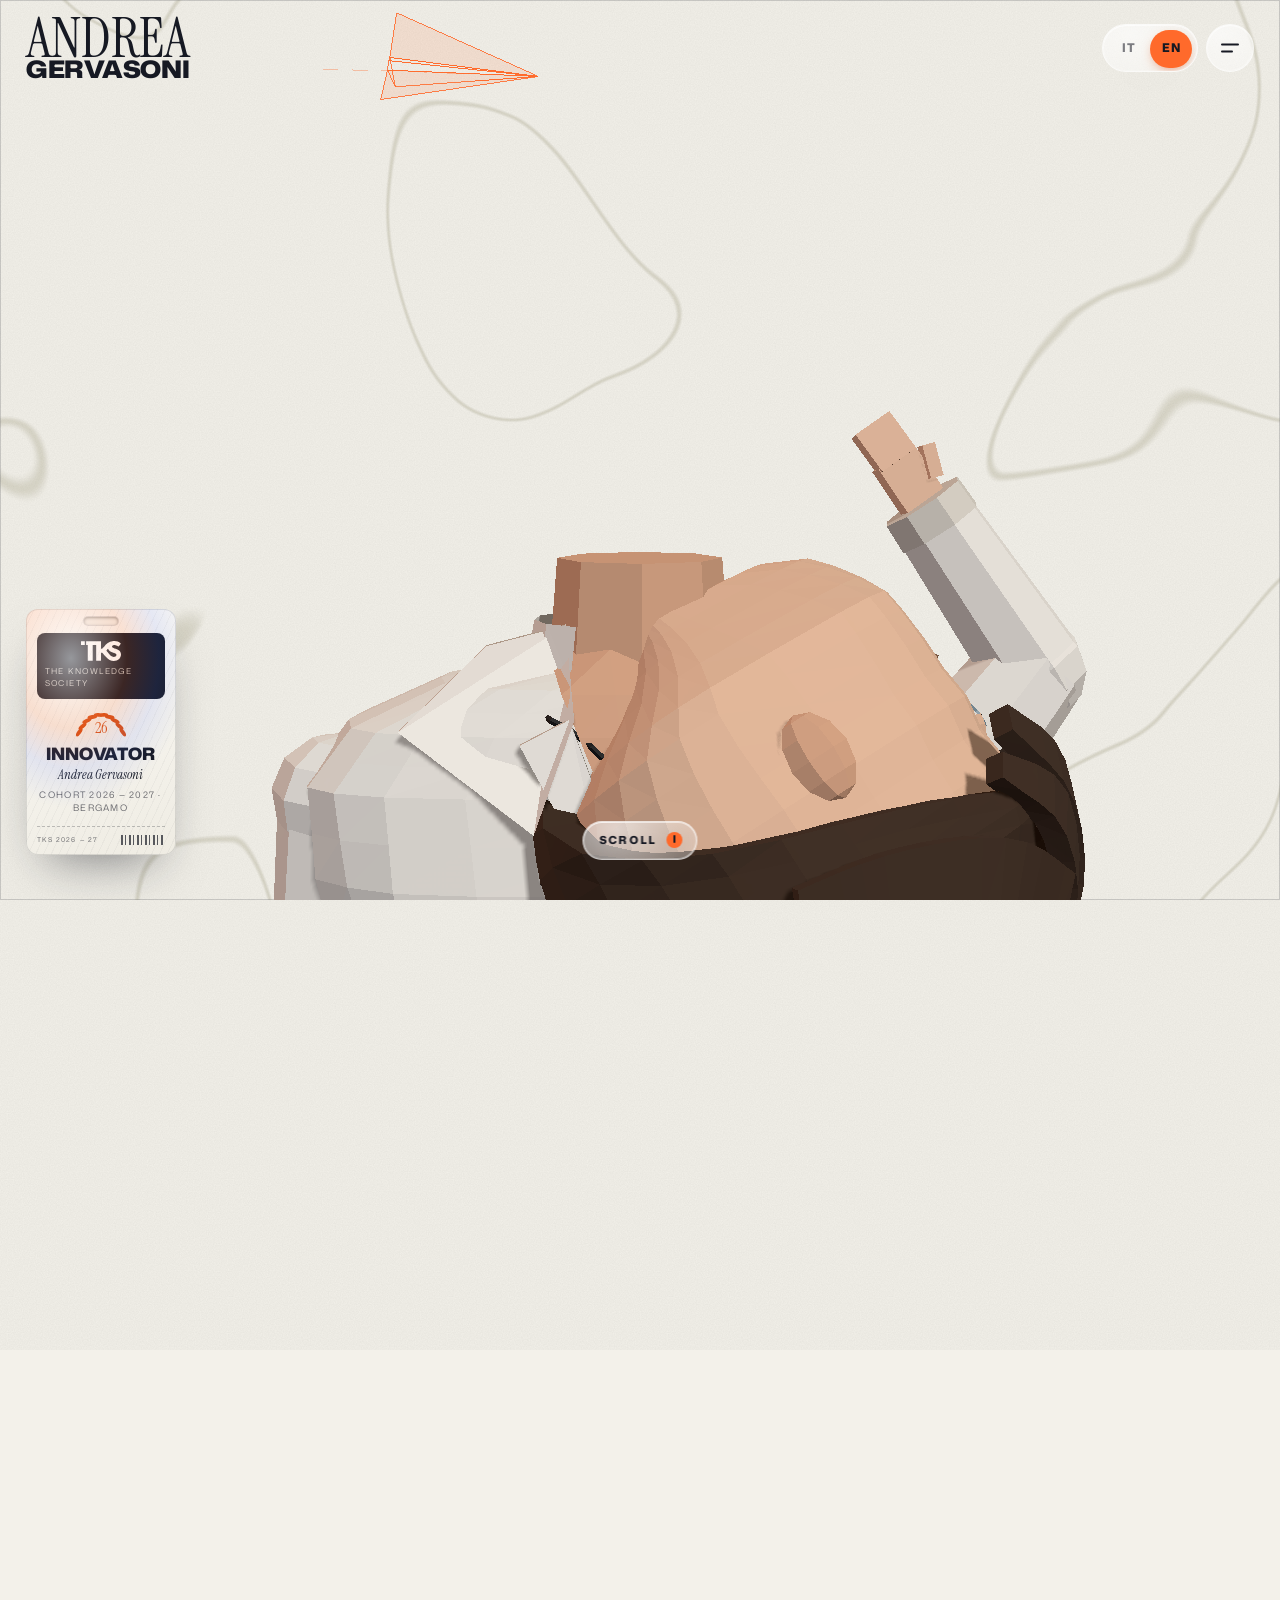
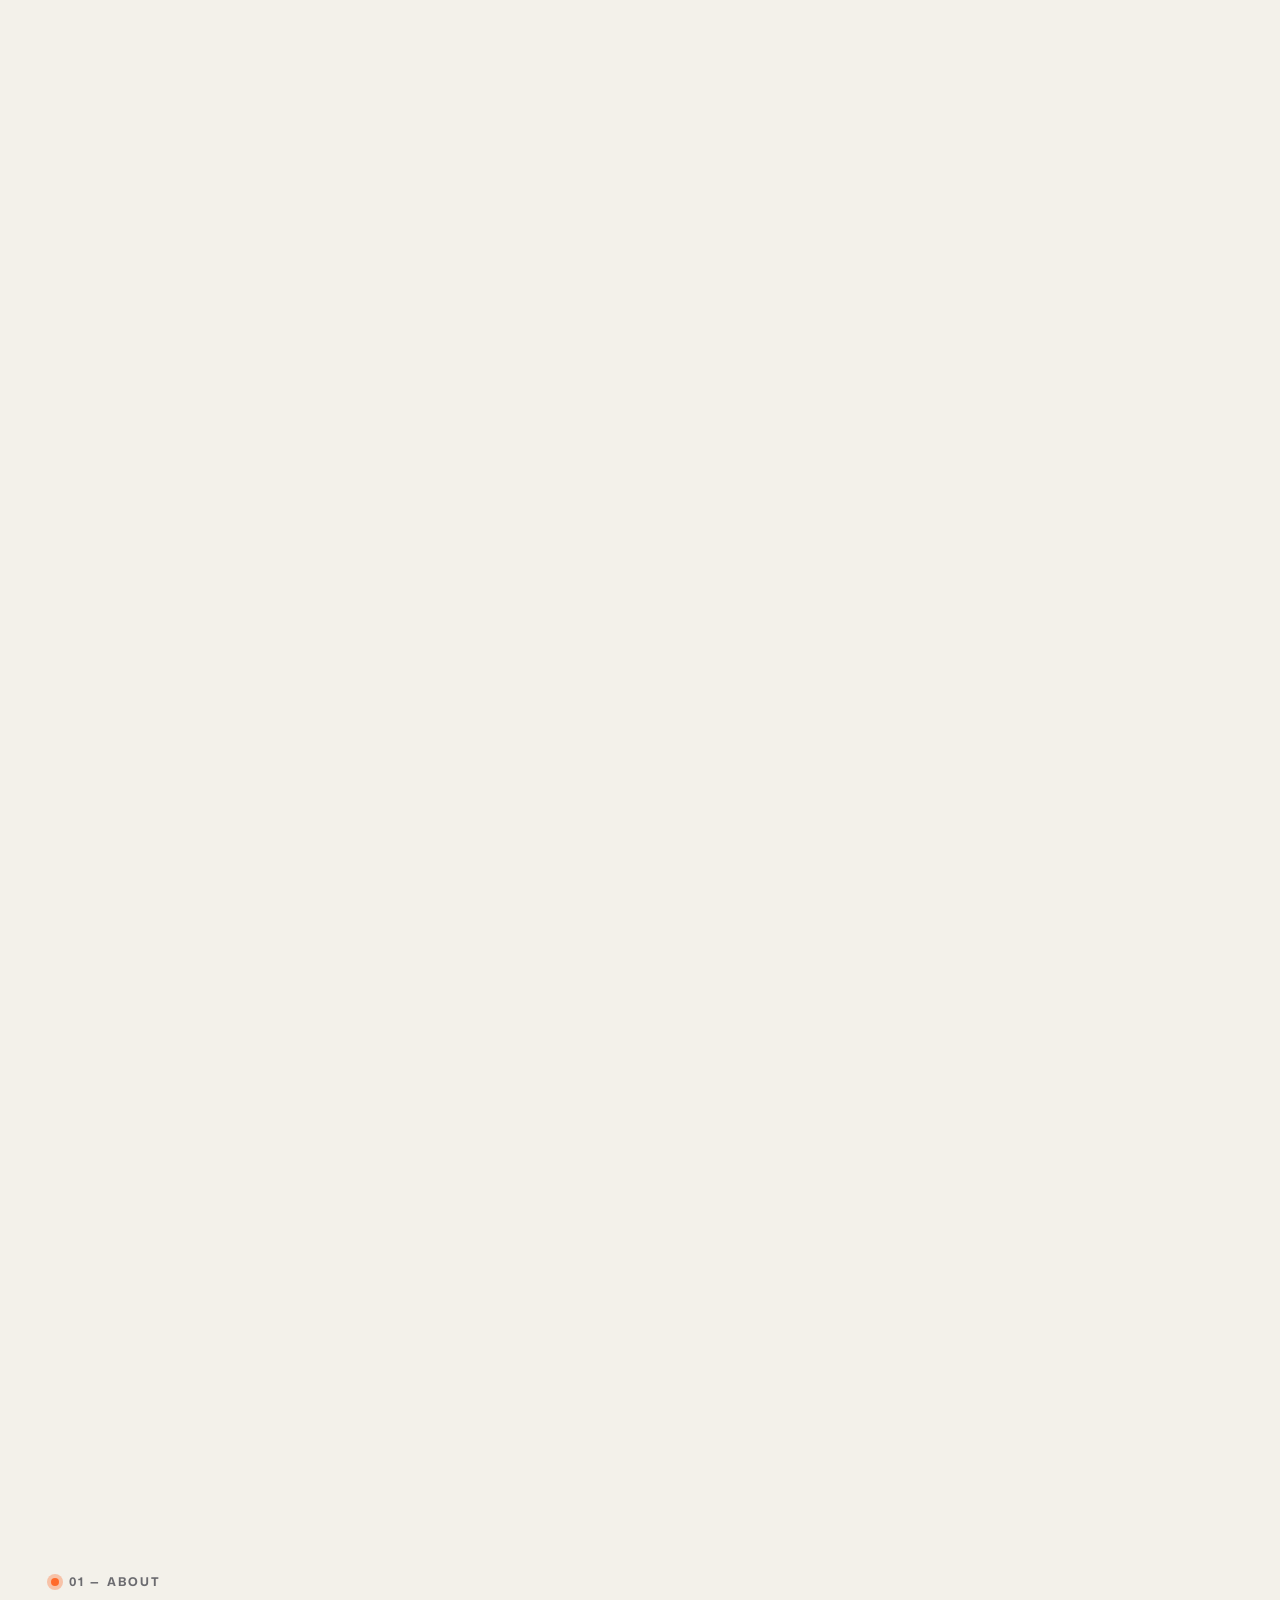
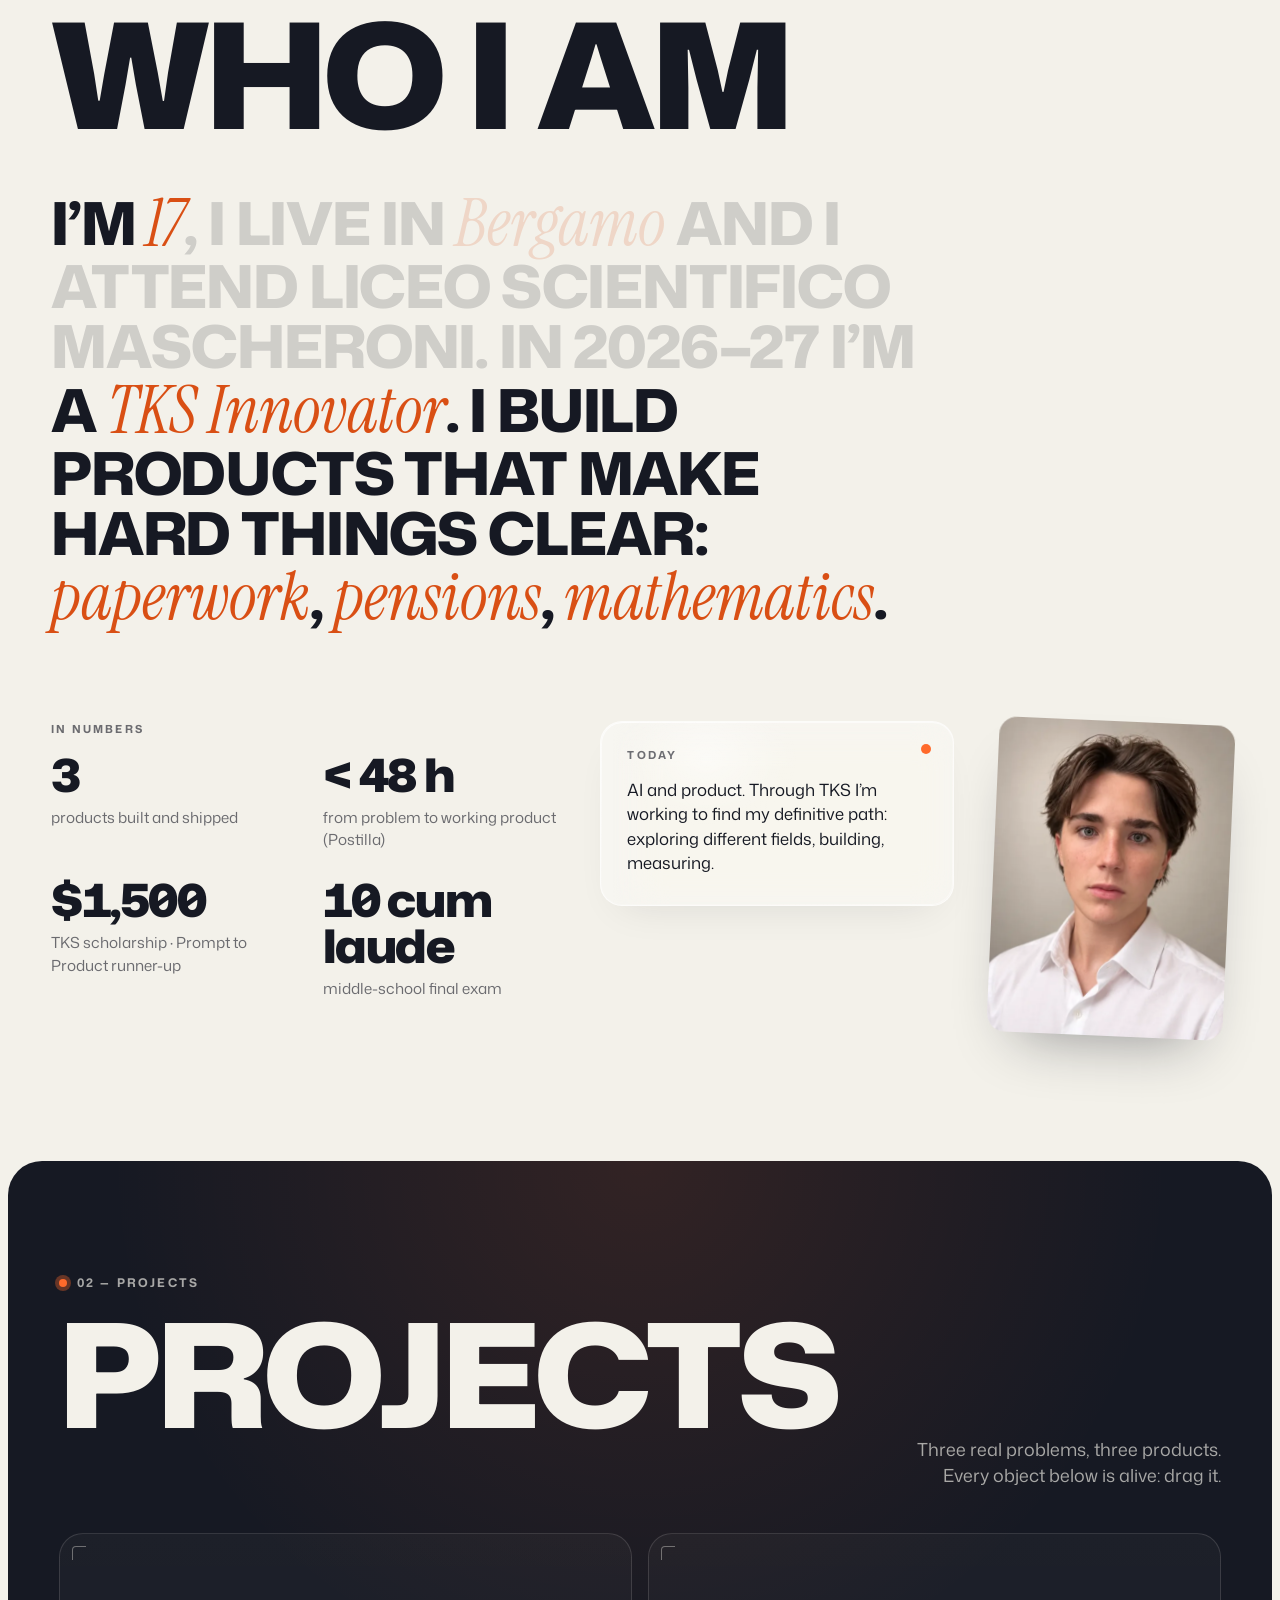
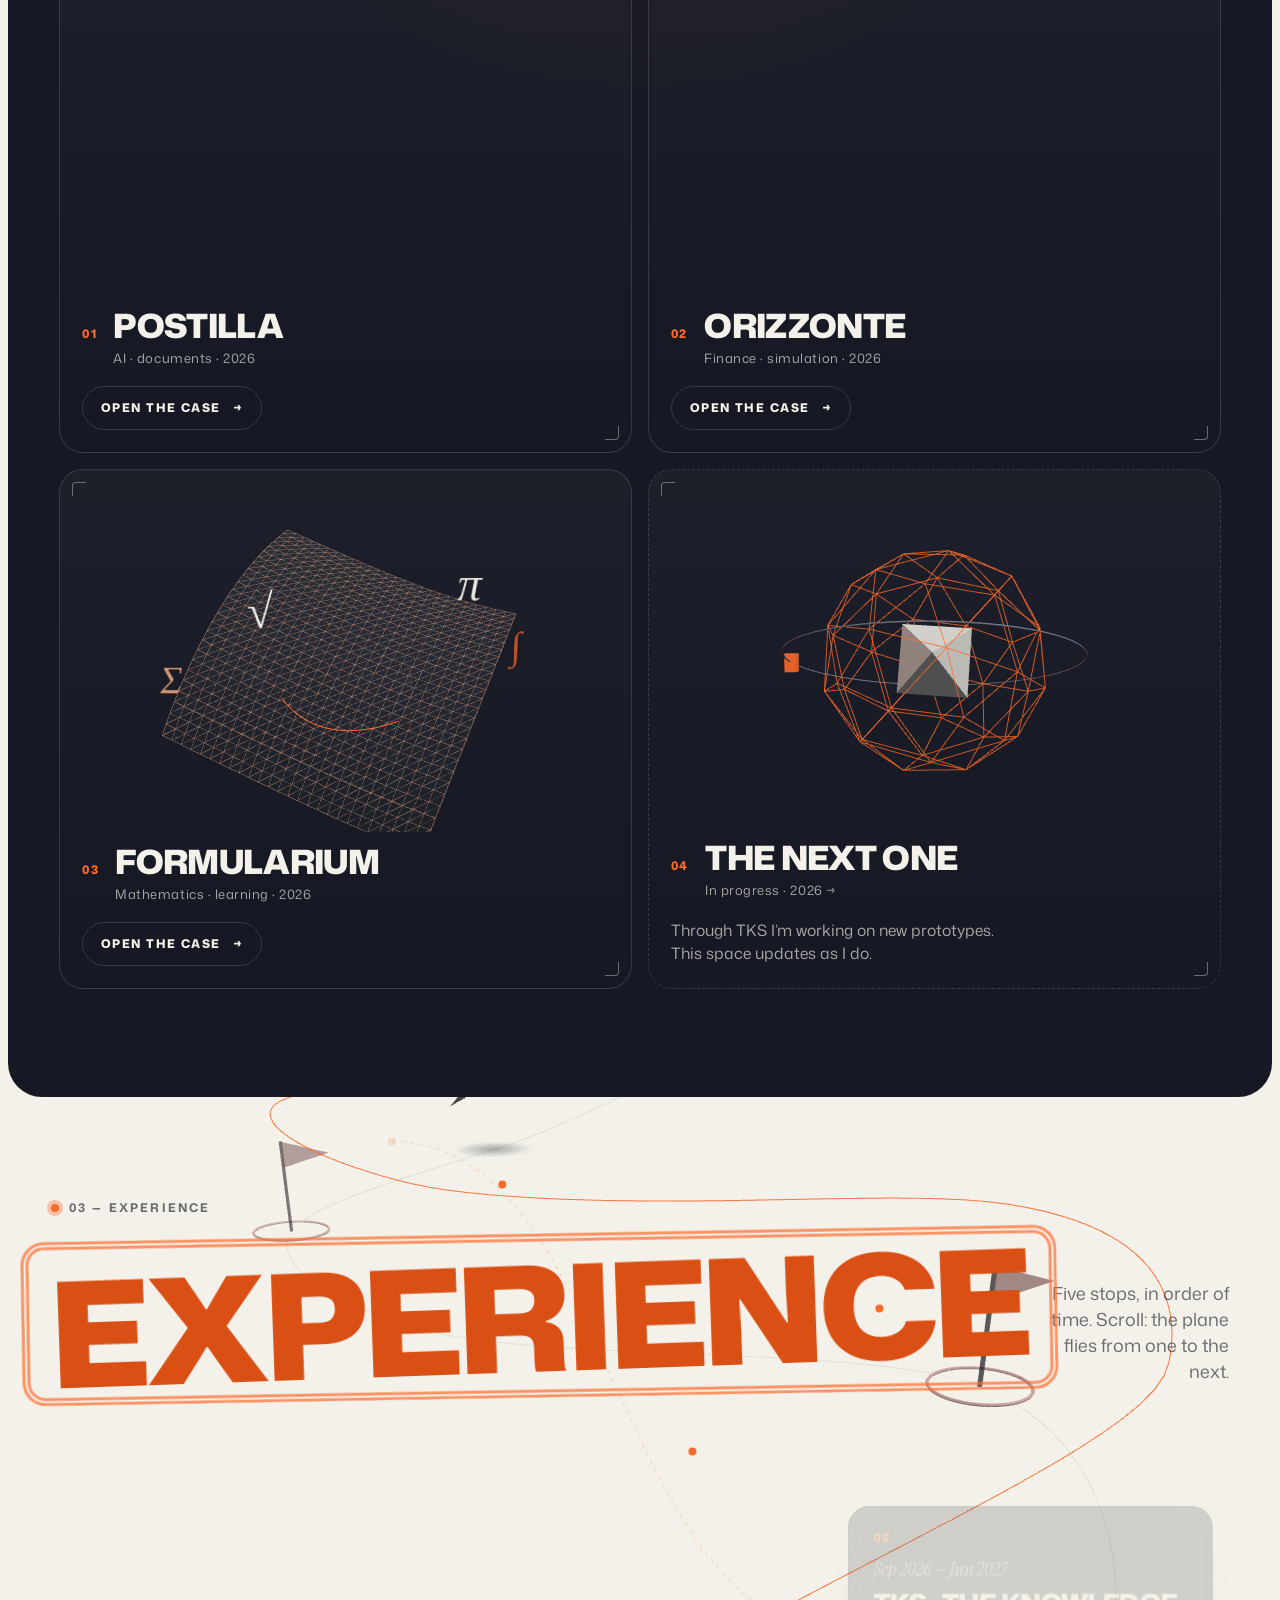
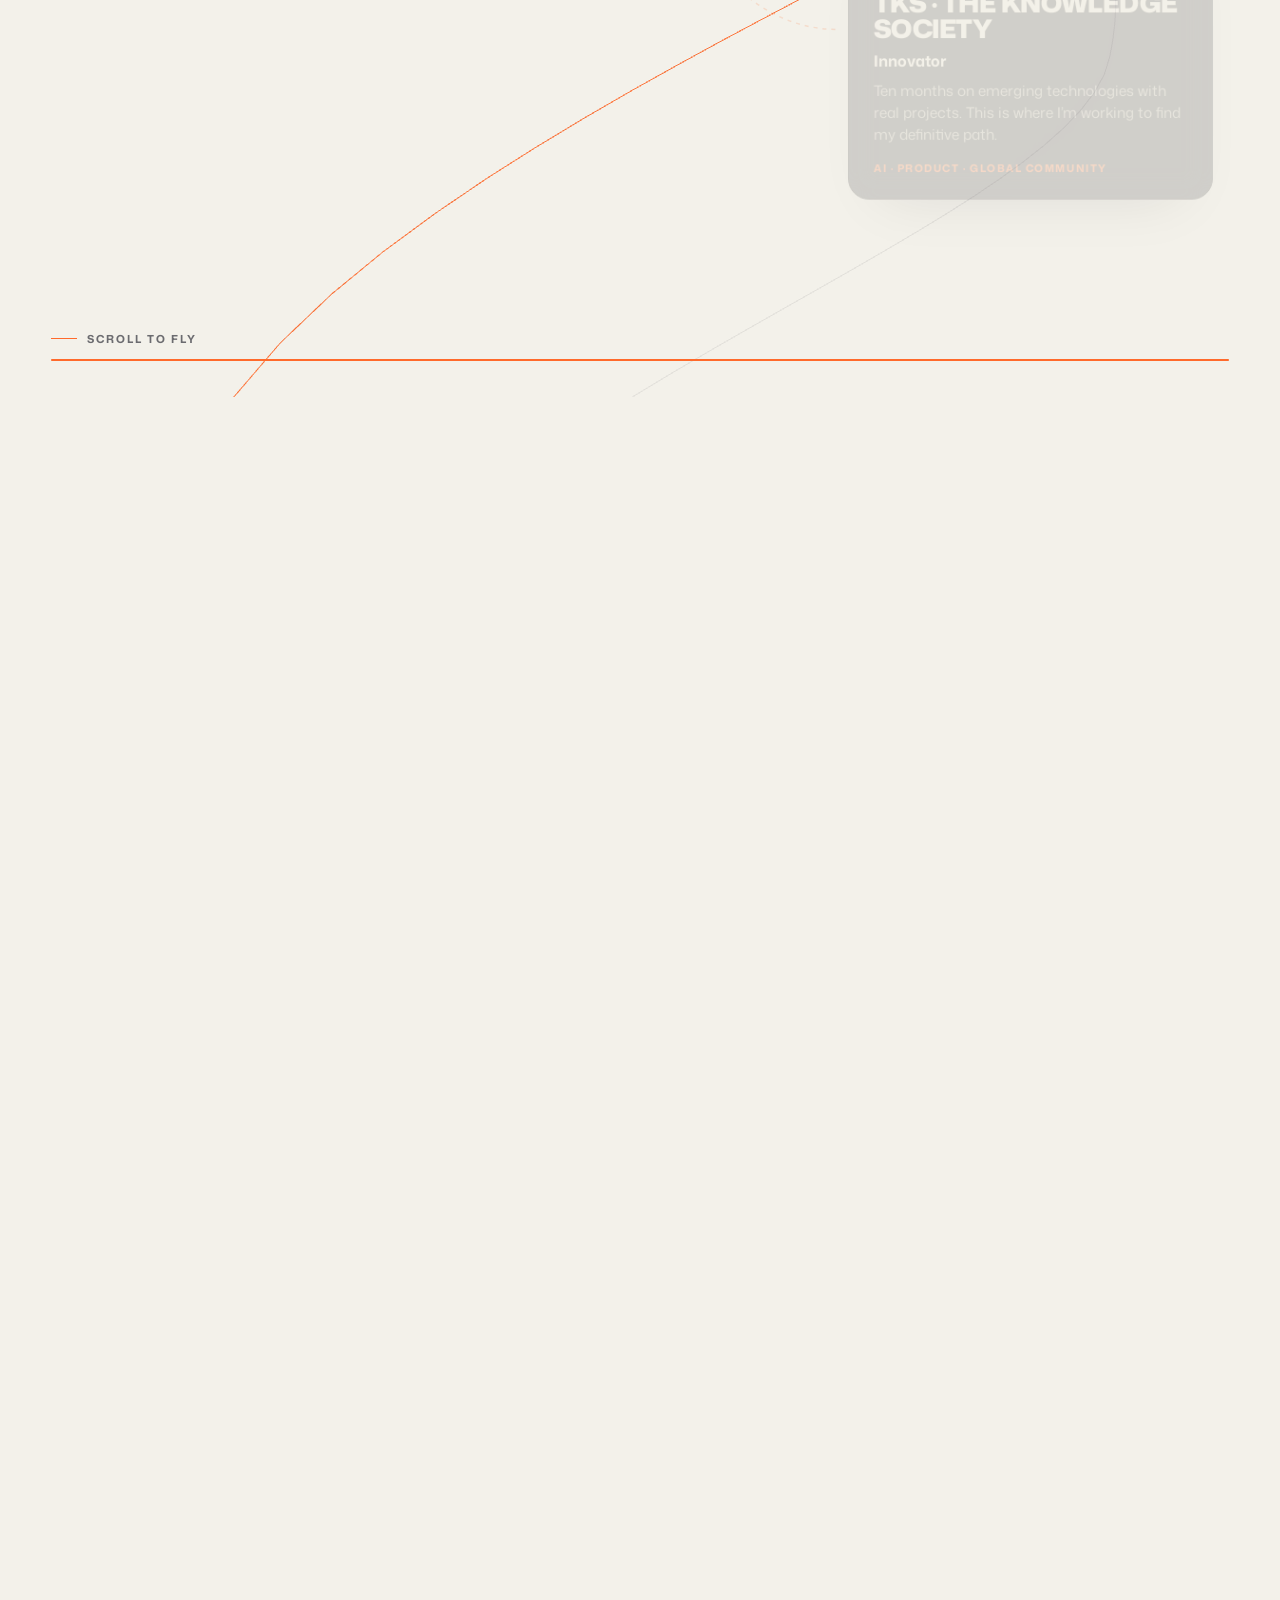
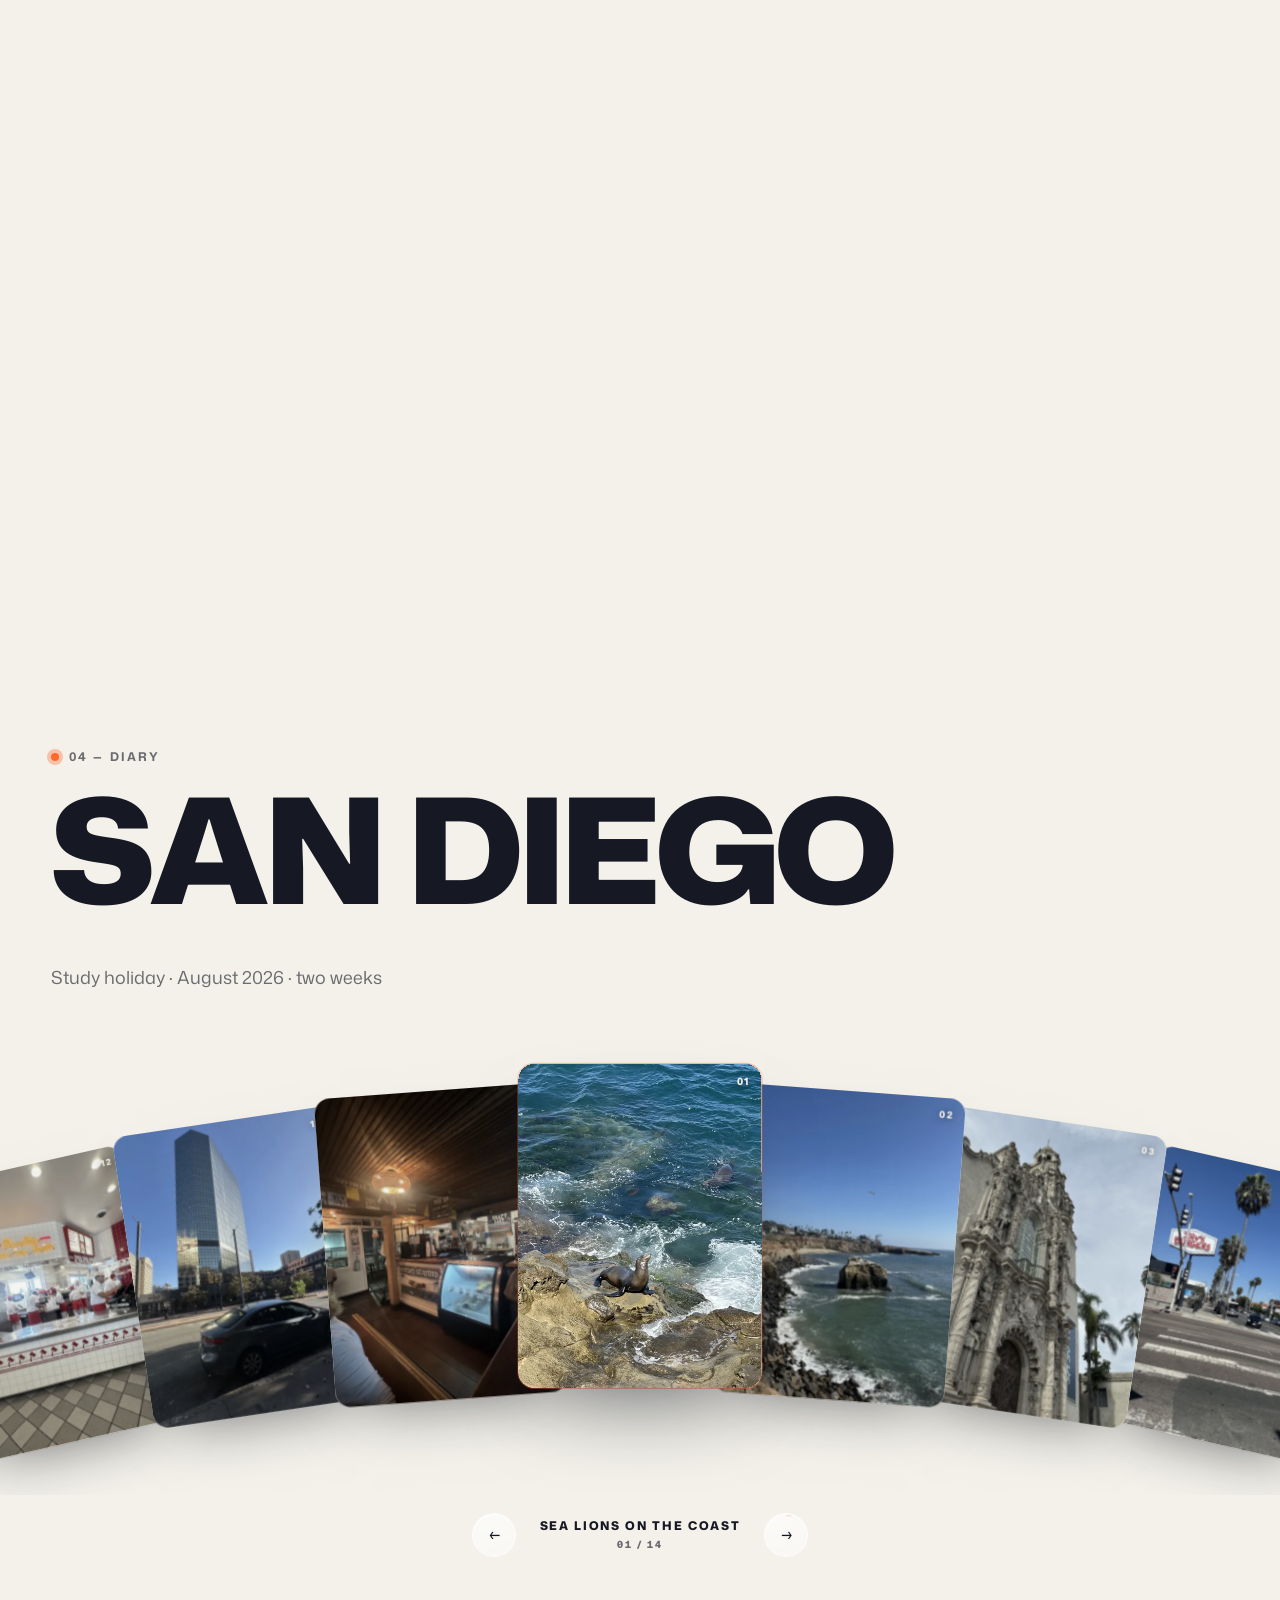
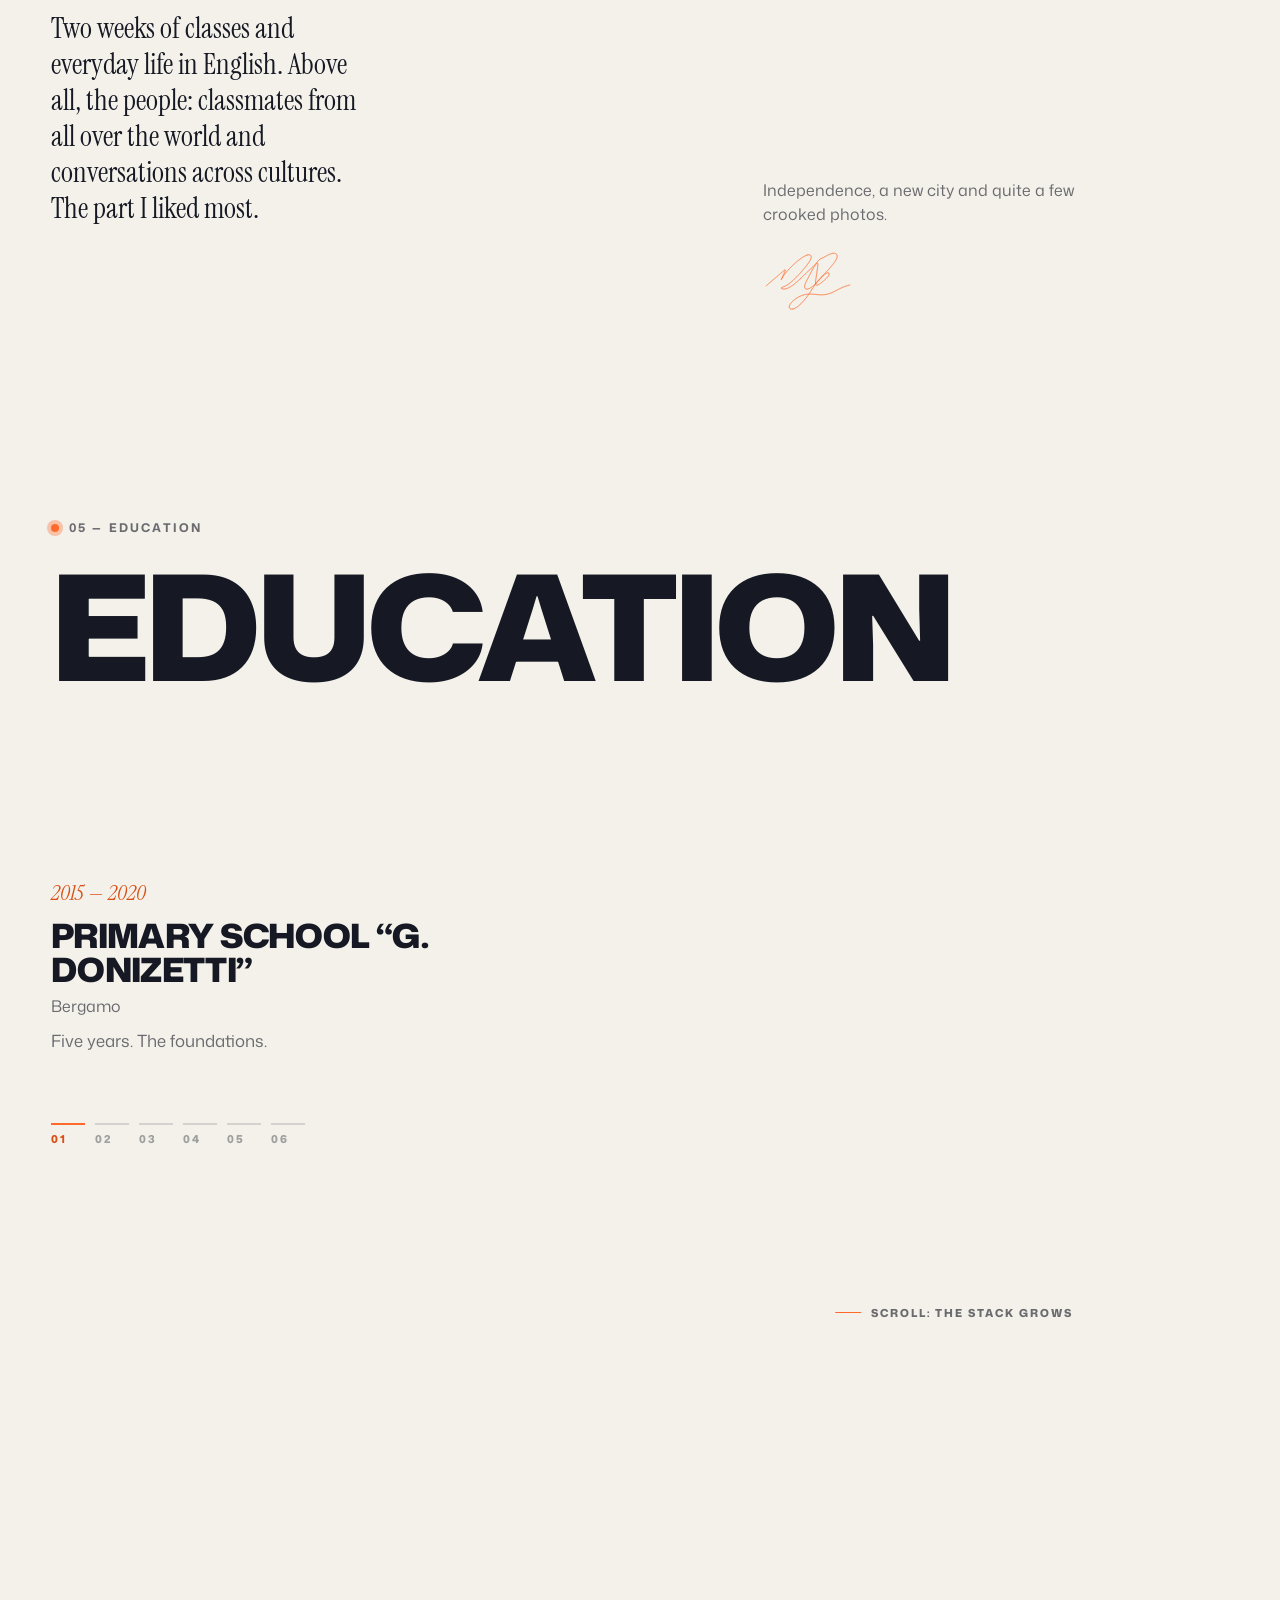
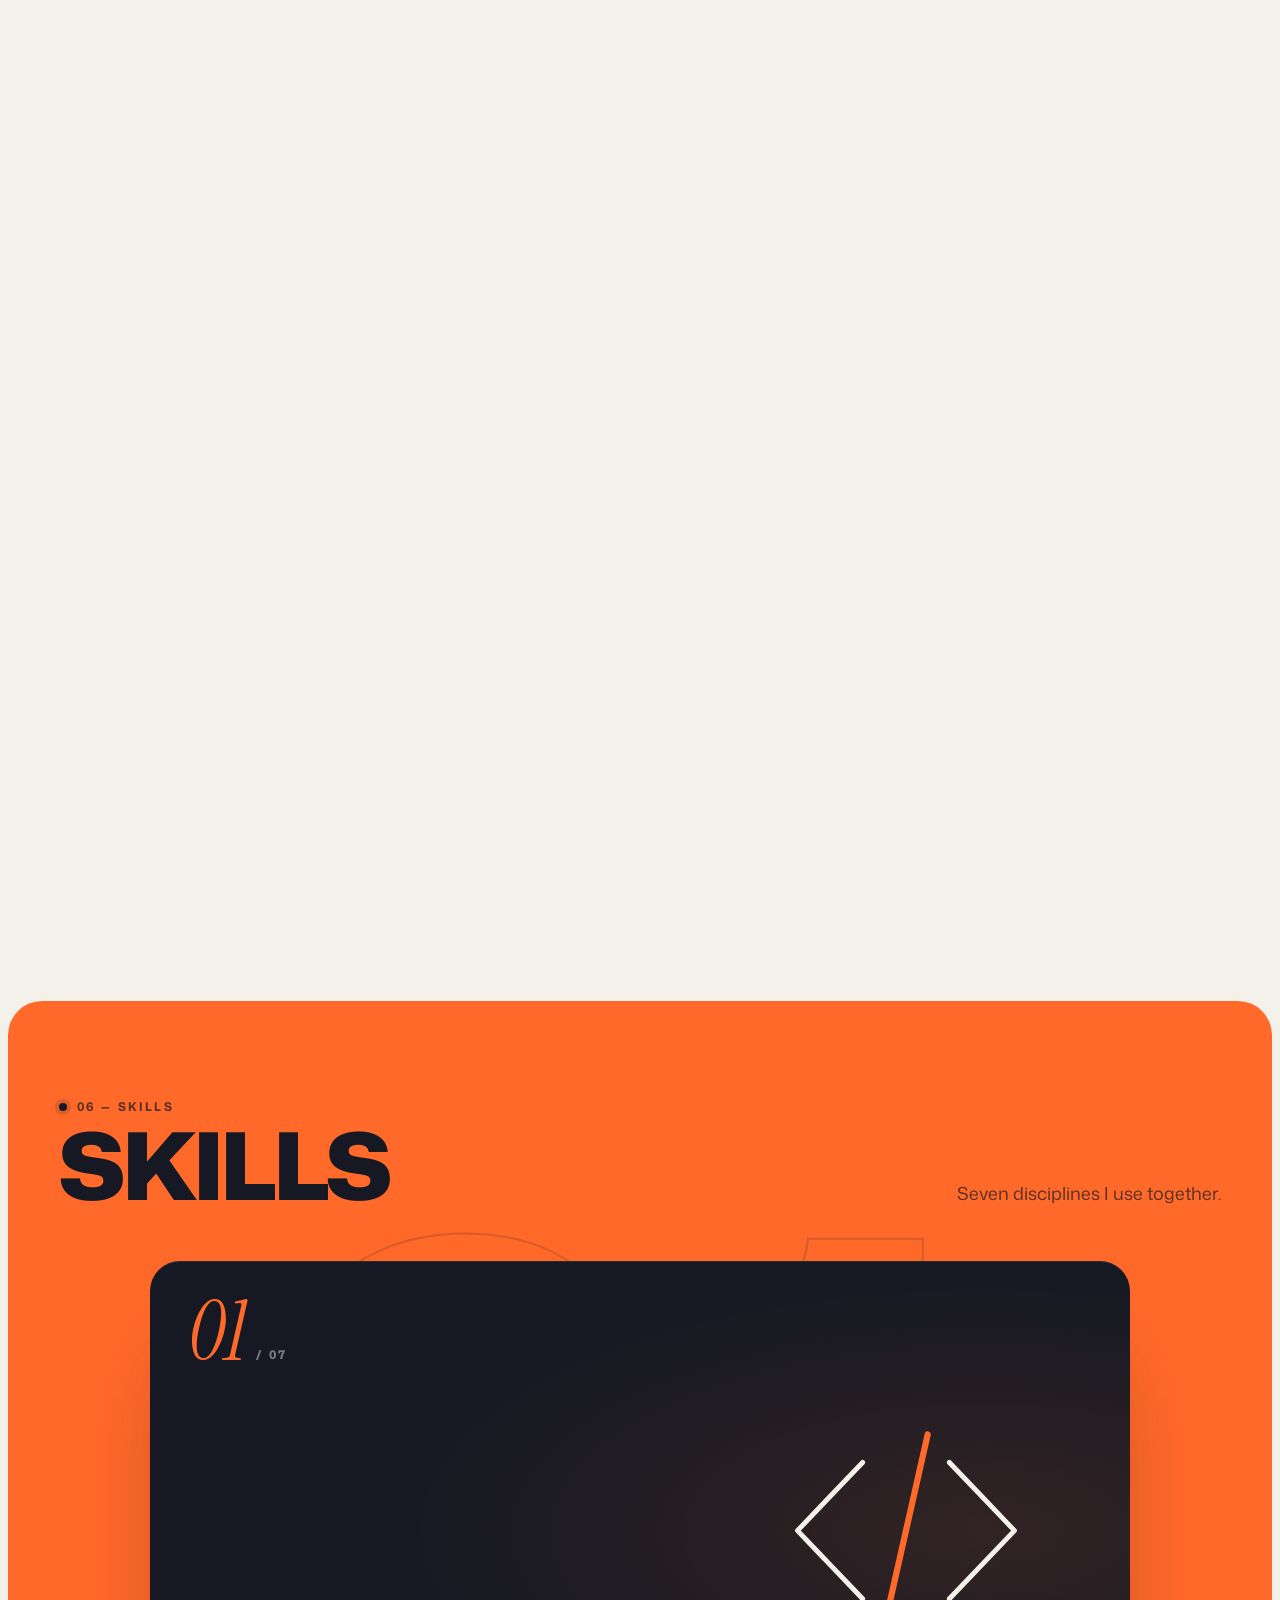
==== commit a4f584a8: "Add files via upload" ====
--- a/index.html
+++ b/index.html
@@ -42,7 +42,8 @@
     <span class="boot-bar"><i></i></span>
   </div>
 
-  <header class="topbar" data-topbar>
+  <header class="topbar-shell">
+  <div class="topbar" data-topbar>
     <a class="lockup" href="#top" data-i18n-aria="nav.home.aria" aria-label="Andrea Gervasoni, inizio">
       <svg class="lockup-svg" viewBox="0 0 150 54.5" data-lockup aria-hidden="true">
         <text data-lockup-first x="0" y="36" font-size="51.4" textLength="150" lengthAdjust="spacingAndGlyphs" class="lockup-first">ANDREA</text>
@@ -52,31 +53,34 @@
     </a>
     <span></span>
     <div class="topbar-actions">
-      <button class="lang-toggle glass" type="button" data-lang-toggle aria-label="Switch to English">
+      <button class="lang-toggle glass" type="button" data-lang-toggle data-magnetic="0.14" aria-label="Switch to English">
         <i class="lang-knob" aria-hidden="true"></i><span data-lang-opt="it">IT</span><span data-lang-opt="en">EN</span>
       </button>
-      <button class="menu-btn glass" type="button" data-menu-toggle aria-expanded="false" aria-controls="menu" aria-label="Menu">
+      <button class="menu-btn glass" type="button" data-menu-toggle data-magnetic="0.28" aria-expanded="false" aria-controls="menu" aria-label="Menu">
         <span></span><span></span>
       </button>
     </div>
+  </div>
   </header>
 
   <!-- Menu a schermo intero -->
   <nav class="menu" id="menu" data-menu aria-label="Menu" hidden>
     <div class="menu-panel glass-heavy" data-lenis-prevent>
       <ol class="menu-list">
-        <li><a href="#about" data-menu-link><small>01</small><span data-i18n="nav.about">Chi sono</span></a></li>
-        <li><a href="#projects" data-menu-link><small>02</small><span data-i18n="nav.projects">Progetti</span></a></li>
-        <li><a href="#experience" data-menu-link><small>03</small><span data-i18n="nav.experience">Esperienze</span></a></li>
-        <li><a href="#sandiego" data-menu-link><small>04</small><span data-i18n="nav.sandiego">San Diego</span></a></li>
-        <li><a href="#education" data-menu-link><small>05</small><span data-i18n="nav.education">Formazione</span></a></li>
-        <li><a href="#skills" data-menu-link><small>06</small><span data-i18n="nav.skills">Competenze</span></a></li>
-        <li><a href="#languages" data-menu-link><small>07</small><span data-i18n="nav.languages">Lingue</span></a></li>
-        <li><a href="#contact" data-menu-link><small>08</small><span data-i18n="nav.contact">Contatti</span></a></li>
+        <li><a href="#about" data-menu-link><small>01</small><span class="menu-roll"><span class="menu-name" data-i18n="nav.about">Chi sono</span></span></a></li>
+        <li><a href="#projects" data-menu-link><small>02</small><span class="menu-roll"><span class="menu-name" data-i18n="nav.projects">Progetti</span></span></a></li>
+        <li><a href="#experience" data-menu-link><small>03</small><span class="menu-roll"><span class="menu-name" data-i18n="nav.experience">Esperienze</span></span></a></li>
+        <li><a href="#sandiego" data-menu-link><small>04</small><span class="menu-roll"><span class="menu-name" data-i18n="nav.sandiego">San Diego</span></span></a></li>
+        <li><a href="#education" data-menu-link><small>05</small><span class="menu-roll"><span class="menu-name" data-i18n="nav.education">Formazione</span></span></a></li>
+        <li><a href="#skills" data-menu-link><small>06</small><span class="menu-roll"><span class="menu-name" data-i18n="nav.skills">Competenze</span></span></a></li>
+        <li><a href="#languages" data-menu-link><small>07</small><span class="menu-roll"><span class="menu-name" data-i18n="nav.languages">Lingue</span></span></a></li>
+        <li><a href="#writing" data-menu-link><small>08</small><span class="menu-roll"><span class="menu-name" data-i18n="nav.writing">Scritti</span></span></a></li>
+        <li><a href="#contact" data-menu-link><small>09</small><span class="menu-roll"><span class="menu-name" data-i18n="nav.contact">Contatti</span></span></a></li>
       </ol>
       <div class="menu-foot">
-        <a href="https://www.linkedin.com/in/andrea-gervasoni-121639375" target="_blank" rel="noreferrer">LinkedIn ↗</a>
-        <a href="https://github.com/Andrea-Gervasoni" target="_blank" rel="noreferrer">GitHub ↗</a>
+        <a class="fx-roll" href="https://www.linkedin.com/in/andrea-gervasoni-121639375" target="_blank" rel="noreferrer"><span>LinkedIn ↗</span></a>
+        <a class="fx-roll" href="https://github.com/Andrea-Gervasoni" target="_blank" rel="noreferrer"><span>GitHub ↗</span></a>
+        <a class="fx-roll" href="https://medium.com/@gervandre09" target="_blank" rel="noreferrer"><span>Medium ↗</span></a>
         <span class="menu-sign"><svg viewBox="0 0 785 544" aria-hidden="true"><use href="#signature-paths"/></svg></span>
       </div>
     </div>
@@ -121,7 +125,7 @@
                 </span>
               </span>
             </div>
-            <p class="hero-scroll glass"><span data-i18n="hero.scroll">Scorri</span><i></i></p>
+            <a class="hero-scroll glass" href="#about" data-magnetic="0.2"><span data-i18n="hero.scroll">Scorri</span><i></i></a>
           </div>
         </div>
 
@@ -152,8 +156,8 @@
           <p data-i18n="about.focus">AI e prodotto. Con TKS sto lavorando per trovare la mia strada definitiva: esploro ambiti diversi, costruisco, misuro.</p>
           <span class="focus-dot" aria-hidden="true"></span>
         </aside>
-        <figure class="about-photo" data-photo-reveal aria-hidden="true">
-          <img src="assets/andrea.webp" width="992" height="1350" alt="" loading="lazy" decoding="async">
+        <figure class="about-photo" aria-hidden="true">
+          <img src="assets/andrea.webp" srcset="assets/andrea-s.webp 540w, assets/andrea.webp 1086w" sizes="(max-width: 860px) 70vw, 30vw" width="1086" height="1448" alt="" loading="lazy" decoding="async">
         </figure>
       </div>
     </section>
@@ -171,40 +175,36 @@
         <canvas class="objects-canvas" data-objects-canvas aria-hidden="true"></canvas>
 
         <article class="pcard" data-project="postilla">
-          <span class="pcard-glow" aria-hidden="true"></span>
           <div class="pcard-obj" data-object="postilla"></div>
           <div class="pcard-meta">
             <span class="pcard-n">01</span>
             <h3 data-i18n="p1.name">Postilla</h3>
             <p><span data-i18n="p1.type">AI · documenti</span> · <span data-i18n="p1.year">2026</span></p>
           </div>
-          <button class="pcard-open" type="button" data-open-project="postilla" data-magnetic="0.3"><span data-i18n="projects.open">Apri la scheda</span><i>→</i></button>
+          <button class="pcard-open fx-fill" type="button" data-open-project="postilla"><span data-i18n="projects.open">Apri la scheda</span><i class="fx-arrow" data-dir="e" aria-hidden="true"><span>→</span></i></button>
         </article>
 
         <article class="pcard" data-project="orizzonte">
-          <span class="pcard-glow" aria-hidden="true"></span>
           <div class="pcard-obj" data-object="orizzonte"></div>
           <div class="pcard-meta">
             <span class="pcard-n">02</span>
             <h3 data-i18n="p2.name">Orizzonte</h3>
             <p><span data-i18n="p2.type">Finanza · simulazione</span> · <span data-i18n="p2.year">2026</span></p>
           </div>
-          <button class="pcard-open" type="button" data-open-project="orizzonte" data-magnetic="0.3"><span data-i18n="projects.open">Apri la scheda</span><i>→</i></button>
+          <button class="pcard-open fx-fill" type="button" data-open-project="orizzonte"><span data-i18n="projects.open">Apri la scheda</span><i class="fx-arrow" data-dir="e" aria-hidden="true"><span>→</span></i></button>
         </article>
 
         <article class="pcard" data-project="formularium">
-          <span class="pcard-glow" aria-hidden="true"></span>
           <div class="pcard-obj" data-object="formularium"></div>
           <div class="pcard-meta">
             <span class="pcard-n">03</span>
             <h3 data-i18n="p3.name">Formularium</h3>
             <p><span data-i18n="p3.type">Matematica · didattica</span> · <span data-i18n="p3.year">2026</span></p>
           </div>
-          <button class="pcard-open" type="button" data-open-project="formularium" data-magnetic="0.3"><span data-i18n="projects.open">Apri la scheda</span><i>→</i></button>
+          <button class="pcard-open fx-fill" type="button" data-open-project="formularium"><span data-i18n="projects.open">Apri la scheda</span><i class="fx-arrow" data-dir="e" aria-hidden="true"><span>→</span></i></button>
         </article>
 
         <article class="pcard pcard-next" data-project="next">
-          <span class="pcard-glow" aria-hidden="true"></span>
           <div class="pcard-obj" data-object="next"></div>
           <div class="pcard-meta">
             <span class="pcard-n">04</span>
@@ -220,7 +220,7 @@
     <div class="pdialog" data-pdialog role="dialog" aria-modal="true" aria-labelledby="pdialog-title" hidden>
       <div class="pdialog-backdrop" data-pdialog-close></div>
       <div class="pdialog-panel glass-heavy">
-        <button class="pdialog-close glass" type="button" data-pdialog-close aria-label="Chiudi" data-i18n-aria="projects.close">×</button>
+        <button class="pdialog-close glass" type="button" data-pdialog-close data-magnetic="0.3" aria-label="Chiudi" data-i18n-aria="projects.close"><span aria-hidden="true">×</span></button>
         <!-- lo scroll vive qui, separato dal pannello arrotondato/sfocato: su iOS lo
              scroll dentro un elemento con border-radius + backdrop-filter lasciava
              un segno (il bordo arrotondato non si ridisegnava bene durante lo scroll) -->
@@ -306,9 +306,9 @@
       <div class="fan" data-fan tabindex="0" aria-roledescription="carosello" aria-label="Foto da San Diego">
         <div class="fan-stage" data-fan-stage></div>
         <div class="fan-bar">
-          <button class="fan-btn glass" type="button" data-fan-prev aria-label="Foto precedente" data-i18n-aria="sd.prev">←</button>
+          <button class="fan-btn glass" type="button" data-fan-prev aria-label="Foto precedente" data-i18n-aria="sd.prev" data-magnetic="0.3"><i class="fx-arrow" data-dir="w" aria-hidden="true"><span>←</span></i></button>
           <p class="fan-caption"><span data-fan-caption></span><small data-fan-counter>01 / 14</small></p>
-          <button class="fan-btn glass" type="button" data-fan-next aria-label="Foto successiva" data-i18n-aria="sd.next">→</button>
+          <button class="fan-btn glass" type="button" data-fan-next aria-label="Foto successiva" data-i18n-aria="sd.next" data-magnetic="0.3"><i class="fx-arrow" data-dir="e" aria-hidden="true"><span>→</span></i><svg class="fan-timer" viewBox="0 0 48 48" aria-hidden="true"><circle cx="24" cy="24" r="22.5"/></svg></button>
         </div>
       </div>
       <div class="wrap diary-words">
@@ -372,44 +372,187 @@
     </section>
 
     <!-- ============ 7. COMPETENZE ============ -->
-    <section class="section skills" id="skills">
-      <div class="wrap">
-        <p class="kicker" data-i18n="sk.kicker">06 — Competenze</p>
-        <h2 class="title" data-title="orbit" data-i18n="sk.title">COMPETENZE</h2>
-        <p class="lead" data-i18n="sk.intro">Sette discipline che uso insieme. Passaci sopra.</p>
-        <ul class="skill-list" data-skills>
-          <li class="skill" data-rise><span>01</span><h3 data-i18n="s1.n">Tecnologia</h3><p data-i18n="s1.d">Strumenti AI · sviluppo web · C++ e JavaScript · prototipi</p><em data-i18n="s1.h">Trasformare una domanda in qualcosa che si può provare.</em></li>
-          <li class="skill" data-rise><span>02</span><h3 data-i18n="s2.n">Prodotto</h3><p data-i18n="s2.d">Definizione del problema · iterazione · sistemi</p><em data-i18n="s2.h">Trovare l’attrito, inquadrarlo bene, migliorare con metodo.</em></li>
-          <li class="skill" data-rise><span>03</span><h3 data-i18n="s3.n">Design</h3><p data-i18n="s3.d">UI · UX · direzione visiva · interazione</p><em data-i18n="s3.h">Rendere ciò che è utile chiaro e piacevole da usare.</em></li>
-          <li class="skill" data-rise><span>04</span><h3 data-i18n="s4.n">Business</h3><p data-i18n="s4.d">Imprenditorialità · pitch · persuasione</p><em data-i18n="s4.h">Dare a un’idea una ragione per esistere oltre il prototipo.</em></li>
-          <li class="skill" data-rise><span>05</span><h3 data-i18n="s5.n">Leadership</h3><p data-i18n="s5.d">Iniziativa · presentazione · coinvolgimento</p><em data-i18n="s5.h">Portare le persone dentro il ragionamento, non solo alla risposta.</em></li>
-          <li class="skill" data-rise><span>06</span><h3 data-i18n="s6.n">Analisi</h3><p data-i18n="s6.d">Matematica · fisica · decisioni basate sui dati</p><em data-i18n="s6.h">Usare i numeri per mettere alla prova un’intuizione.</em></li>
-          <li class="skill" data-rise><span>07</span><h3 data-i18n="s7.n">Comunicazione</h3><p data-i18n="s7.d">Ricerca · scrittura · chiarezza</p><em data-i18n="s7.h">Rendere leggibili le idee complesse a chi ne ha bisogno.</em></li>
-        </ul>
+    <section class="section skills" id="skills" data-skills>
+      <div class="skills-pin">
+        <p class="skills-ghost" aria-hidden="true"><span data-skill-ghost>01</span></p>
+        <div class="wrap skills-head">
+          <p class="kicker" data-i18n="sk.kicker">06 — Competenze</p>
+          <h2 class="title" data-title="orbit" data-i18n="sk.title">COMPETENZE</h2>
+          <p class="lead" data-i18n="sk.intro">Sette discipline che uso insieme.</p>
+        </div>
+        <ol class="deck" data-deck>
+          <li class="deck-card" data-deck-card style="--i:0">
+            <div class="deck-face">
+              <p class="deck-top"><span class="deck-n">01</span><span class="deck-of">/ 07</span></p>
+              <svg class="deck-art" viewBox="0 0 240 240" aria-hidden="true"></svg>
+              <div class="deck-text">
+                <h3 class="deck-name" data-i18n="s1.n">Tecnologia</h3>
+                <p class="deck-tags" data-i18n="s1.d">Strumenti AI · sviluppo web · C++ e JavaScript · prototipi</p>
+                <p class="deck-line" data-i18n="s1.h">Trasformare una domanda in qualcosa che si può provare.</p>
+              </div>
+              <span class="deck-glare" aria-hidden="true"></span>
+            </div>
+          </li>
+          <li class="deck-card" data-deck-card style="--i:1">
+            <div class="deck-face">
+              <p class="deck-top"><span class="deck-n">02</span><span class="deck-of">/ 07</span></p>
+              <svg class="deck-art" viewBox="0 0 240 240" aria-hidden="true"></svg>
+              <div class="deck-text">
+                <h3 class="deck-name" data-i18n="s2.n">Prodotto</h3>
+                <p class="deck-tags" data-i18n="s2.d">Definizione del problema · iterazione · sistemi</p>
+                <p class="deck-line" data-i18n="s2.h">Trovare l’attrito, inquadrarlo bene, migliorare con metodo.</p>
+              </div>
+              <span class="deck-glare" aria-hidden="true"></span>
+            </div>
+          </li>
+          <li class="deck-card" data-deck-card style="--i:2">
+            <div class="deck-face">
+              <p class="deck-top"><span class="deck-n">03</span><span class="deck-of">/ 07</span></p>
+              <svg class="deck-art" viewBox="0 0 240 240" aria-hidden="true"></svg>
+              <div class="deck-text">
+                <h3 class="deck-name" data-i18n="s3.n">Design</h3>
+                <p class="deck-tags" data-i18n="s3.d">UI · UX · direzione visiva · interazione</p>
+                <p class="deck-line" data-i18n="s3.h">Rendere ciò che è utile chiaro e piacevole da usare.</p>
+              </div>
+              <span class="deck-glare" aria-hidden="true"></span>
+            </div>
+          </li>
+          <li class="deck-card" data-deck-card style="--i:3">
+            <div class="deck-face">
+              <p class="deck-top"><span class="deck-n">04</span><span class="deck-of">/ 07</span></p>
+              <svg class="deck-art" viewBox="0 0 240 240" aria-hidden="true"></svg>
+              <div class="deck-text">
+                <h3 class="deck-name" data-i18n="s4.n">Business</h3>
+                <p class="deck-tags" data-i18n="s4.d">Imprenditorialità · pitch · persuasione</p>
+                <p class="deck-line" data-i18n="s4.h">Dare a un’idea una ragione per esistere oltre il prototipo.</p>
+              </div>
+              <span class="deck-glare" aria-hidden="true"></span>
+            </div>
+          </li>
+          <li class="deck-card" data-deck-card style="--i:4">
+            <div class="deck-face">
+              <p class="deck-top"><span class="deck-n">05</span><span class="deck-of">/ 07</span></p>
+              <svg class="deck-art" viewBox="0 0 240 240" aria-hidden="true"></svg>
+              <div class="deck-text">
+                <h3 class="deck-name" data-i18n="s5.n">Leadership</h3>
+                <p class="deck-tags" data-i18n="s5.d">Iniziativa · presentazione · coinvolgimento</p>
+                <p class="deck-line" data-i18n="s5.h">Portare le persone dentro il ragionamento, non solo alla risposta.</p>
+              </div>
+              <span class="deck-glare" aria-hidden="true"></span>
+            </div>
+          </li>
+          <li class="deck-card" data-deck-card style="--i:5">
+            <div class="deck-face">
+              <p class="deck-top"><span class="deck-n">06</span><span class="deck-of">/ 07</span></p>
+              <svg class="deck-art" viewBox="0 0 240 240" aria-hidden="true"></svg>
+              <div class="deck-text">
+                <h3 class="deck-name" data-i18n="s6.n">Analisi</h3>
+                <p class="deck-tags" data-i18n="s6.d">Matematica · fisica · decisioni basate sui dati</p>
+                <p class="deck-line" data-i18n="s6.h">Usare i numeri per mettere alla prova un’intuizione.</p>
+              </div>
+              <span class="deck-glare" aria-hidden="true"></span>
+            </div>
+          </li>
+          <li class="deck-card" data-deck-card style="--i:6">
+            <div class="deck-face">
+              <p class="deck-top"><span class="deck-n">07</span><span class="deck-of">/ 07</span></p>
+              <svg class="deck-art" viewBox="0 0 240 240" aria-hidden="true"></svg>
+              <div class="deck-text">
+                <h3 class="deck-name" data-i18n="s7.n">Comunicazione</h3>
+                <p class="deck-tags" data-i18n="s7.d">Ricerca · scrittura · chiarezza</p>
+                <p class="deck-line" data-i18n="s7.h">Rendere leggibili le idee complesse a chi ne ha bisogno.</p>
+              </div>
+              <span class="deck-glare" aria-hidden="true"></span>
+            </div>
+          </li>
+        </ol>
+        <div class="wrap deck-foot" aria-hidden="true">
+          <span class="deck-count" data-deck-count>01 / 07</span>
+          <span class="deck-bar"><i data-deck-bar></i></span>
+          <span class="deck-hint"><span data-i18n="hero.scroll">Scorri</span> ↓</span>
+        </div>
       </div>
     </section>
 
     <!-- ============ 8. LINGUE ============ -->
-    <section class="section languages" id="languages">
+    <section class="section languages" id="languages" data-langs data-dark-block>
       <div class="wrap">
         <p class="kicker" data-i18n="lang.kicker">07 — Lingue</p>
         <h2 class="title" data-title="morph" data-i18n="lang.title">LINGUE</h2>
-        <ul class="lang-list">
-          <li class="lang" data-rise><b>IT</b><div><h3 data-i18n="l1.n">Italiano</h3><p data-i18n="l1.note">Leggo, scrivo, discuto. Anche troppo.</p></div><span data-i18n="l1.l">Madrelingua</span><i style="--pct:100%"></i></li>
-          <li class="lang" data-rise><b>EN</b><div><h3 data-i18n="l2.n">Inglese</h3><p data-i18n="l2.note">Cambridge B1 Preliminary certificato · obiettivo C1</p></div><span data-i18n="l2.l">B2 in uso</span><i style="--pct:66%"></i></li>
-          <li class="lang" data-rise><b>ES</b><div><h3 data-i18n="l3.n">Spagnolo</h3><p data-i18n="l3.note">Base</p></div><span data-i18n="l3.l">A1</span><i style="--pct:22%"></i></li>
-          <li class="lang" data-rise><b>中</b><div><h3 data-i18n="l4.n">Cinese</h3><p data-i18n="l4.note">Una passione da sempre</p></div><span data-i18n="l4.l">A1</span><i style="--pct:22%"></i></li>
-        </ul>
-      </div>
-    </section>
-
-    <!-- ============ 9. CONTATTI ============ -->
+        <div class="langs">
+          <div class="globe-box">
+            <canvas class="globe" data-globe aria-hidden="true"></canvas>
+          </div>
+          <div class="lang-side">
+            <div class="hello" aria-hidden="true">
+              <p class="hello-word" data-hello-word><span class="hello-slot">Ciao.</span></p>
+              <p class="hello-meta"><i class="hello-wave"><b></b><b></b><b></b><b></b></i><span data-hello-meta>Italiano · Madrelingua</span></p>
+            </div>
+            <ul class="lang-grid" data-lang-list>
+            <li class="lang-tile" data-lang-row data-rise data-press data-code="it" data-hello="Ciao" style="--i:0">
+              <p class="lang-tile-top"><b class="lang-code" aria-hidden="true">IT</b><span class="lang-level" data-i18n="l1.l">Madrelingua</span></p>
+              <h3 data-i18n="l1.n">Italiano</h3>
+              <p class="lang-note" data-i18n="l1.note">Leggo, scrivo, discuto. Anche troppo.</p>
+              <ol class="cefr" aria-hidden="true"><li class="is-on" style="--s:0">A1</li><li class="is-on" style="--s:1">A2</li><li class="is-on" style="--s:2">B1</li><li class="is-on" style="--s:3">B2</li><li class="is-on" style="--s:4">C1</li><li class="is-on" style="--s:5">C2</li></ol>
+            </li>
+            <li class="lang-tile" data-lang-row data-rise data-press data-code="en" data-hello="Hello" style="--i:1">
+              <p class="lang-tile-top"><b class="lang-code" aria-hidden="true">EN</b><span class="lang-level" data-i18n="l2.l">B2 in uso</span></p>
+              <h3 data-i18n="l2.n">Inglese</h3>
+              <p class="lang-note" data-i18n="l2.note">Cambridge B1 Preliminary certificato · obiettivo C1</p>
+              <ol class="cefr" aria-hidden="true"><li class="is-on" style="--s:0">A1</li><li class="is-on" style="--s:1">A2</li><li class="is-on is-cert" style="--s:2">B1</li><li class="is-on" style="--s:3">B2</li><li class="is-goal" style="--s:4">C1</li><li style="--s:5">C2</li></ol>
+            </li>
+            <li class="lang-tile" data-lang-row data-rise data-press data-code="es" data-hello="Hola" style="--i:2">
+              <p class="lang-tile-top"><b class="lang-code" aria-hidden="true">ES</b><span class="lang-level" data-i18n="l3.l">A1</span></p>
+              <h3 data-i18n="l3.n">Spagnolo</h3>
+              <p class="lang-note" data-i18n="l3.note">Base</p>
+              <ol class="cefr" aria-hidden="true"><li class="is-on" style="--s:0">A1</li><li style="--s:1">A2</li><li style="--s:2">B1</li><li style="--s:3">B2</li><li style="--s:4">C1</li><li style="--s:5">C2</li></ol>
+            </li>
+            <li class="lang-tile" data-lang-row data-rise data-press data-code="zh" data-hello="你好" data-cjk style="--i:3">
+              <p class="lang-tile-top"><b class="lang-code" aria-hidden="true">中</b><span class="lang-level" data-i18n="l4.l">A1</span></p>
+              <h3 data-i18n="l4.n">Cinese</h3>
+              <p class="lang-note" data-i18n="l4.note">Una passione da sempre</p>
+              <ol class="cefr" aria-hidden="true"><li class="is-on" style="--s:0">A1</li><li style="--s:1">A2</li><li style="--s:2">B1</li><li style="--s:3">B2</li><li style="--s:4">C1</li><li style="--s:5">C2</li></ol>
+            </li>
+            </ul>
+            <p class="cefr-legend" aria-hidden="true"><span><i class="lg-on"></i><span data-i18n="lang.legend.on">Raggiunto</span></span><span><i class="lg-cert">✓</i><span data-i18n="lang.legend.cert">Certificato</span></span><span><i class="lg-goal"></i><span data-i18n="lang.legend.goal">Obiettivo</span></span></p>
+          </div>
+        </div>
+      </div>
+    </section>
+
+    <!-- ============ 9. SCRITTI: Medium su un portatile 3D che si apre con lo scroll ============ -->
+    <section class="section writing" id="writing" data-writing>
+      <div class="writing-pin">
+        <div class="wrap writing-grid">
+          <div class="writing-copy">
+            <p class="kicker" data-i18n="wr.kicker">08 — Scritti</p>
+            <h2 class="title" data-title="flap" data-i18n="wr.title">SCRITTI</h2>
+            <p class="lead" data-i18n="wr.lead">Su Medium scrivo di AI, tecnologia e futuro: le storie vere dietro i titoli che girano, spiegate senza fumo.</p>
+            <ul class="writing-topics" aria-label="Di cosa scrivo" data-i18n-aria="wr.topics">
+              <li data-i18n="wr.t1">AI</li><li data-i18n="wr.t2">Tecnologia</li><li data-i18n="wr.t3">Sicurezza</li><li data-i18n="wr.t4">Futuro</li>
+            </ul>
+            <ol class="writing-steps" data-writing-steps>
+              <li class="is-on"><b>01</b><span><strong data-i18n="wr.s1.k">Il profilo</strong> <span data-i18n="wr.s1.d">@gervandre09, su Medium</span></span></li>
+              <li><b>02</b><span><strong data-i18n="wr.s2.k">La bozza</strong> <span data-i18n="wr.s2.d">un pezzo nuovo prende forma, riga dopo riga</span></span></li>
+              <li><b>03</b><span><strong data-i18n="wr.s3.k">Pubblicato</strong> <span data-i18n="wr.s3.d">esce su Medium: lo trovi lì, con gli altri</span></span></li>
+            </ol>
+            <a class="cta writing-cta fx-fill" href="https://medium.com/@gervandre09" target="_blank" rel="noreferrer" data-magnetic="0.22"><span data-i18n="wr.cta">Leggimi su Medium</span><i class="fx-arrow" data-dir="ne" aria-hidden="true"><span>↗</span></i></a>
+          </div>
+          <div class="writing-stage">
+            <canvas class="writing-canvas" data-writing-canvas aria-hidden="true"></canvas>
+          </div>
+        </div>
+        <div class="wrap writing-progress" aria-hidden="true"><i data-writing-progress></i></div>
+      </div>
+    </section>
+
+    <!-- ============ 10. CONTATTI ============ -->
     <section class="section contact" id="contact">
       <div class="wrap">
         <p class="kicker" data-i18n="ct.kicker">08 — Contatti</p>
         <h2 class="title" data-title="rise" data-i18n="ct.title">PARLIAMONE</h2>
         <p class="lead" data-i18n="ct.text">Vivo a Bergamo. Mi interessano le persone ambiziose e i problemi che vale la pena risolvere.</p>
-        <a class="cta" href="https://www.linkedin.com/in/andrea-gervasoni-121639375" target="_blank" rel="noreferrer" data-magnetic><span data-i18n="ct.cta">Scrivimi su LinkedIn</span><i>↗</i></a>
+        <a class="cta fx-fill" href="https://www.linkedin.com/in/andrea-gervasoni-121639375" target="_blank" rel="noreferrer" data-magnetic="0.22"><span data-i18n="ct.cta">Scrivimi su LinkedIn</span><i class="fx-arrow" data-dir="ne" aria-hidden="true"><span>↗</span></i></a>
       </div>
     </section>
   </main>
@@ -425,23 +568,24 @@
       </div>
       <nav class="footer-col footer-pages" aria-label="Pagine">
         <p class="label" data-i18n="ft.pages">Pagine</p>
-        <a href="#about" data-i18n="nav.about">Chi sono</a>
-        <a href="#projects" data-i18n="nav.projects">Progetti</a>
-        <a href="#experience" data-i18n="nav.experience">Esperienze</a>
-        <a href="#education" data-i18n="nav.education">Formazione</a>
-        <a href="#skills" data-i18n="nav.skills">Competenze</a>
+        <a class="fx-roll" href="#about"><span data-i18n="nav.about">Chi sono</span></a>
+        <a class="fx-roll" href="#projects"><span data-i18n="nav.projects">Progetti</span></a>
+        <a class="fx-roll" href="#experience"><span data-i18n="nav.experience">Esperienze</span></a>
+        <a class="fx-roll" href="#education"><span data-i18n="nav.education">Formazione</span></a>
+        <a class="fx-roll" href="#skills"><span data-i18n="nav.skills">Competenze</span></a>
+        <a class="fx-roll" href="#writing"><span data-i18n="nav.writing">Scritti</span></a>
       </nav>
       <nav class="footer-col footer-follow" aria-label="Social">
         <p class="label" data-i18n="ft.follow">Trovami</p>
-        <a href="https://www.linkedin.com/in/andrea-gervasoni-121639375" target="_blank" rel="noreferrer">LinkedIn</a>
-        <a href="https://github.com/Andrea-Gervasoni" target="_blank" rel="noreferrer">GitHub</a>
-        <a href="https://andrea-gervasoni.github.io/Orizzonte-site/" target="_blank" rel="noreferrer">Orizzonte</a>
-        <a href="https://andrea-gervasoni.github.io/formularium/" target="_blank" rel="noreferrer">Formularium</a>
+        <a class="fx-roll" href="https://www.linkedin.com/in/andrea-gervasoni-121639375" target="_blank" rel="noreferrer"><span>LinkedIn</span></a>
+        <a class="fx-roll" href="https://github.com/Andrea-Gervasoni" target="_blank" rel="noreferrer"><span>GitHub</span></a>
+        <a class="fx-roll" href="https://andrea-gervasoni.github.io/Orizzonte-site/" target="_blank" rel="noreferrer"><span>Orizzonte</span></a>
+        <a class="fx-roll" href="https://andrea-gervasoni.github.io/formularium/" target="_blank" rel="noreferrer"><span>Formularium</span></a>
       </nav>
       <div class="footer-bottom">
         <span data-i18n="ft.copy">© 2026 Andrea Gervasoni · Bergamo, Italia</span>
         <span data-i18n="ft.made">Fatto a mano con Three.js, GSAP e un po’ di pazienza.</span>
-        <a href="#top" data-i18n="ft.top">Torna su</a>
+        <a class="fx-roll footer-top" href="#top"><span data-i18n="ft.top">Torna su</span><i class="fx-arrow" data-dir="n" aria-hidden="true"><span>↑</span></i></a>
       </div>
     </div>
   </footer>
--- a/css/style.css
+++ b/css/style.css
@@ -61,7 +61,6 @@
 html {
   scroll-behavior: auto; -webkit-text-size-adjust: 100%; overflow-x: hidden;
   background: var(--paper); overscroll-behavior-y: none; color-scheme: light;
-  min-height: 100%;
 }
 /* --bg su :root cambia solo sul body (attributo su body, non su html): si segue lo
    stesso stato scuro con :has, così html e la cromatura del browser (barra
@@ -81,7 +80,6 @@
   -webkit-font-smoothing: antialiased;
   overflow-x: clip;
   overscroll-behavior-y: none;
-  min-height: 100%;
 }
 /* position:fixed, non solo overflow:hidden: su iOS Safari altrimenti la pagina
    dietro un menu/scheda aperti continua a scorrere (il "top" negativo è impostato
@@ -157,6 +155,7 @@
    di caricamento sfuma restava sopra a tutto e cliccabile, bloccando qualunque tocco
    (bastava aprire una scheda in quella finestra per restarci "murati dentro") */
 .boot.is-done { opacity: 0; visibility: hidden; pointer-events: none; }
+.boot[hidden] { display: none; }
 .boot-sign { width: min(46vw, 300px); color: var(--ink); overflow: visible; }
 .boot-bar { position: absolute; left: 50%; bottom: 14vh; width: 120px; height: 2px; background: var(--paper-3); transform: translateX(-50%); overflow: hidden; border-radius: 2px; }
 .boot-bar i { position: absolute; inset: 0; background: var(--accent); transform-origin: left; transform: scaleX(var(--p, 0)); transition: transform .3s var(--ease-out); }
@@ -171,10 +170,23 @@
   pointer-events: none;
 }
 .topbar > * { pointer-events: auto; }
-.topbar.is-hidden { transform: translateY(-110%); }
+.lockup { transition: opacity .45s var(--ease-out), translate .6s var(--ease-out), filter .45s; }
+.topbar.is-compact .lockup { opacity: 0; translate: 0 -12px; filter: blur(4px); pointer-events: none; }
+/* Safari 26 non legge più theme-color. Colora la fascia sotto l'ora e dietro le barre
+   col fondo di un elemento fixed/sticky largo ≥90% che tocca il bordo (WebKit,
+   LocalFrameView::fixedContainerEdges): se quel fondo è trasparente ne fotografa il
+   colore una volta e lo tiene finché l'elemento resta lo stesso — era la fascia bianca
+   fissa. Un contenitore visibility:hidden il cui contenuto visibile sta tutto su livelli
+   propri viene saltato: nessuna fascia, la pagina scorre sotto le barre a tutto schermo.
+   Per chi guarda non cambia nulla. */
+.topbar, .hero-pin, .exp-pin, .edu-pin, .skills-pin, .writing-pin { visibility: hidden; }
+:where(.topbar, .hero-pin, .exp-pin, .edu-pin, .skills-pin, .writing-pin) > * { visibility: visible; }
+.topbar > span:empty { visibility: hidden; }
+.lockup, .topbar-actions, .edu-grid { position: relative; }
 /* con una scheda di progetto aperta il nome, il menu e la lingua sono superflui
    (la scheda ha già la sua X per chiudere): si tolgono, resta più pulito */
-html.has-dialog .topbar { opacity: 0; visibility: hidden; transition: opacity .3s, visibility .3s; }
+html.has-dialog .topbar { opacity: 0; transition: opacity .3s; }
+html.has-dialog .topbar > * { visibility: hidden; transition: visibility 0s .3s; }
 .topbar[data-on-dark="true"] { --fg: var(--paper); --glass-bg: rgba(30, 34, 46, .4); --glass-line: rgba(255, 255, 255, .22); color: var(--paper); }
 .lockup { display: block; width: 164px; color: inherit; }
 .lockup-svg { width: 100%; height: auto; overflow: visible; }
@@ -192,35 +204,64 @@
 .lang-toggle:active .lang-knob { transform: scaleX(1.12) translateX(0); } .lang-toggle[data-lang="en"]:active .lang-knob { transform: translateX(42px) scaleX(1.12); }
 .lang-toggle span { position: relative; z-index: 2; display: grid; place-items: center; width: 42px; height: 38px; border-radius: 999px; opacity: .55; transition: opacity .35s, color .35s; }
 .lang-toggle span[aria-current="true"] { opacity: 1; color: var(--ink); }
+@media (hover: hover) {
+  .lang-toggle:hover .lang-knob { transform: translateX(6px); }
+  .lang-toggle[data-lang="en"]:hover .lang-knob { transform: translateX(36px); }
+  .lang-toggle:hover span[aria-current="false"] { opacity: .9; }
+}
 .menu-btn { position: relative; width: 48px; height: 48px; border-radius: 999px; display: grid; place-items: center; }
-.menu-btn span { position: absolute; width: 18px; height: 2px; background: currentColor; border-radius: 2px; transition: transform .45s var(--ease-out), width .3s; }
-.menu-btn span:first-child { transform: translateY(-3.5px); }
-.menu-btn span:last-child { transform: translateY(3.5px); width: 12px; margin-left: -6px; }
-.menu-btn[aria-expanded="true"] span:first-child { transform: rotate(45deg); }
-.menu-btn[aria-expanded="true"] span:last-child { transform: rotate(-45deg); width: 18px; margin-left: 0; }
+.menu-btn span { position: absolute; width: 18px; height: 2px; background: currentColor; border-radius: 2px; transition: transform .45s var(--ease-out), width .4s var(--ease-out), margin .4s var(--ease-out); }
+.menu-btn span:nth-of-type(1) { transform: translateY(-3.5px); }
+.menu-btn span:nth-of-type(2) { transform: translateY(3.5px); width: 12px; margin-left: -6px; }
+.menu-btn[aria-expanded="true"] span:nth-of-type(1) { transform: rotate(45deg); }
+.menu-btn[aria-expanded="true"] span:nth-of-type(2) { transform: rotate(-45deg); width: 18px; margin-left: 0; }
+@media (hover: hover) { .menu-btn[aria-expanded="false"]:hover span:nth-of-type(2) { width: 18px; margin-left: 0; } }
 
 .menu { position: fixed; inset: 0; z-index: 80; display: grid; align-items: stretch; }
 .menu[hidden] { display: none; }
 .menu-panel {
-  position: relative; display: grid; grid-template-rows: 1fr auto; padding: calc(var(--topbar-h) + 4vh) var(--gutter) 5vh;
-  width: 100%; height: 100%; border-radius: 0;
+  position: relative; display: grid; grid-template-rows: 1fr auto; gap: 24px; padding: calc(var(--topbar-h) + 3vh) var(--gutter) calc(4vh + env(safe-area-inset-bottom));
+  width: 100%; height: 100%; border-radius: 0; overflow-y: auto; overscroll-behavior: contain;
   transform-origin: top right;
 }
-.menu-list { display: grid; align-content: center; gap: clamp(2px, .6vh, 10px); }
+/* vetro leggero: si intravede la pagina sfocata dietro, senza gli aloni arancio di prima */
+.menu .menu-panel {
+  background: color-mix(in srgb, var(--bg) 80%, transparent);
+  -webkit-backdrop-filter: blur(22px) saturate(1.15); backdrop-filter: blur(22px) saturate(1.15);
+}
+/* indice leggero: parole grandi che fluttuano, niente righe né frecce. Stessa dimensione
+   per tutte (calcolata in menu.js sulla più lunga, così su telefono non vanno a capo). */
+.menu-list { --menu-base: clamp(2rem, 6.6vh, 5.2rem); align-self: center; display: grid; gap: clamp(0px, .4vh, 6px); width: min(100%, 1100px); }
+.menu-list li { overflow: hidden; padding-block: .04em; }
 .menu-list a {
-  display: flex; align-items: baseline; gap: 18px;
+  display: grid; grid-template-columns: 2.6rem minmax(0, 1fr); align-items: start; gap: 10px; min-height: 48px;
   font-weight: 850; font-stretch: 112%; text-transform: uppercase; letter-spacing: -.02em;
-  font-size: clamp(2rem, 7.2vh, 5.4rem); line-height: 1;
-  transition: color .3s, transform .5s var(--ease-out);
-}
-.menu-list small { font-size: 12px; font-weight: 700; letter-spacing: .14em; color: var(--fg-muted); min-width: 28px; }
-.menu-list a:hover { color: var(--accent-text); transform: translateX(10px); }
-.menu-list li { overflow: hidden; }
-.menu-list li > a { transform: translateY(110%); opacity: 0; transition: transform .8s var(--ease-out), opacity .6s, color .3s; }
+  font-size: var(--menu-fs, var(--menu-base)); line-height: 1.04;
+  transition: color .35s, opacity .45s var(--ease-out), translate .6s var(--ease-out);
+}
+.menu-list small { padding-top: .55em; font-size: 12px; font-weight: 700; letter-spacing: .14em; color: var(--fg-muted); transition: color .3s; }
+/* la parola "rotola": esce in alto e la sua copia arancione sale da sotto */
+.menu-roll { display: block; min-width: 0; overflow: hidden; }
+.menu-name { display: block; white-space: nowrap; text-shadow: 0 1.1em 0 var(--accent-text); transition: translate .6s var(--ease-out); }
+.menu-list a[aria-current="location"], .menu-list a[aria-current="location"] small { color: var(--accent-text); }
+@media (hover: hover) {
+  /* passando sopra una voce, le altre si fanno da parte */
+  .menu.is-open .menu-list:hover li > a { opacity: .32; }
+  .menu.is-open .menu-list li > a:hover { opacity: 1; translate: 14px 0; }
+  .menu-list a:hover .menu-name { translate: 0 -1.1em; }
+  .menu-list a:hover small { color: var(--accent-text); }
+}
+.menu-list a:focus-visible .menu-name, .menu-list a.is-pressing .menu-name { translate: 0 -1.1em; }
+/* entrata: le parole salgono da sotto, un po' inclinate, una dopo l'altra */
+.menu-list li > a { transform: translateY(115%) skewY(7deg); opacity: 0; transition: transform .9s var(--ease-out), opacity .6s, color .35s, translate .6s var(--ease-out); }
 .menu.is-open .menu-list li > a { transform: none; opacity: 1; }
-.menu.is-open .menu-list li > a:hover { transform: translateX(10px); }
-.menu-foot { display: flex; gap: 26px; align-items: center; font-size: 13px; font-weight: 700; letter-spacing: .1em; text-transform: uppercase; color: var(--fg-muted); }
-.menu-foot a:hover { color: var(--accent-text); }
+.menu.is-open.is-entering .menu-list li > a { transition-delay: calc(var(--mi, 0) * 50ms + 120ms), calc(var(--mi, 0) * 50ms + 120ms), 0s, 0s; }
+.menu-list li:nth-child(2) { --mi: 1; } .menu-list li:nth-child(3) { --mi: 2; } .menu-list li:nth-child(4) { --mi: 3; } .menu-list li:nth-child(5) { --mi: 4; } .menu-list li:nth-child(6) { --mi: 5; } .menu-list li:nth-child(7) { --mi: 6; } .menu-list li:nth-child(8) { --mi: 7; } .menu-list li:nth-child(9) { --mi: 8; }
+.menu-foot { display: flex; flex-wrap: wrap; gap: 8px 28px; align-items: center; font-size: 13px; font-weight: 700; letter-spacing: .12em; text-transform: uppercase; color: var(--fg-muted); opacity: 0; translate: 0 12px; transition: opacity .6s .45s, translate .8s var(--ease-out) .45s; }
+.menu.is-open .menu-foot { opacity: 1; translate: 0 0; }
+/* area di tocco più grande del testo, senza allargare la riga (il rotolo resta nascosto) */
+.menu-foot a { position: relative; }
+.menu-foot a::after { content: ""; position: absolute; inset: -14px -10px; }
 .menu-sign { margin-left: auto; width: 110px; color: var(--accent); opacity: .9; }
 
 /* ---------- 3. Hero + nota ---------- */
@@ -242,6 +283,7 @@
 .hero-scroll { position: absolute; left: 50%; bottom: 4.5vh; transform: translateX(-50%); display: inline-flex; align-items: center; gap: 10px; padding: 10px 14px 10px 16px; border-radius: 999px; font-size: 11px; font-weight: 800; letter-spacing: .2em; text-transform: uppercase; color: var(--ink); }
 .hero-scroll i { width: 16px; height: 16px; border-radius: 50%; background: var(--accent); position: relative; overflow: hidden; }
 .hero-scroll i::after { content: ""; position: absolute; left: 7px; top: 3px; width: 2px; height: 8px; background: var(--ink); border-radius: 2px; animation: scrollhint 1.6s var(--ease-in-out) infinite; }
+@media (hover: hover) { .hero-scroll:hover i::after { animation-duration: .8s; } }
 @keyframes scrollhint { 0% { transform: translateY(-10px); opacity: 0; } 30% { opacity: 1; } 100% { transform: translateY(10px); opacity: 0; } }
 
 /* La tessera TKS in basso a sinistra: badge formale, si inclina col cursore e si gira al tocco */
@@ -293,7 +335,7 @@
 .statement .w.is-on { opacity: 1; }
 .about-grid { display: grid; grid-template-columns: 1.3fr .9fr .6fr; gap: clamp(20px, 3vw, 40px); align-items: stretch; margin-top: clamp(60px, 10vh, 120px); }
 .facts dl { display: grid; grid-template-columns: 1fr 1fr; gap: 26px 32px; }
-.facts dt { font-weight: 850; font-stretch: 112%; font-size: clamp(2.2rem, 3.6vw, 3.6rem); line-height: 1; letter-spacing: -.03em; }
+.facts dt { font-variant-numeric: tabular-nums; font-weight: 850; font-stretch: 112%; font-size: clamp(2.2rem, 3.6vw, 3.6rem); line-height: 1; letter-spacing: -.03em; }
 .facts dd { margin-top: 8px; font-size: .95rem; color: var(--fg-muted); max-width: 26ch; }
 .focus { position: relative; padding: 26px 26px 30px; border-radius: var(--radius); font-size: 1.05rem; line-height: 1.45; align-self: start; }
 .focus-dot { position: absolute; right: 22px; top: 22px; width: 10px; height: 10px; border-radius: 50%; background: var(--accent); box-shadow: 0 0 0 0 var(--accent-glow); animation: ping 2.2s var(--ease-out) infinite; }
@@ -324,22 +366,15 @@
 .pcard::after { right: 12px; bottom: 12px; border-left: 0; border-top: 0; border-radius: 0 0 4px 0; }
 .pcard:hover { border-color: rgba(255, 106, 43, .55); background: linear-gradient(180deg, rgba(255, 106, 43, .07), rgba(255, 255, 255, 0)); }
 .pcard:hover::before, .pcard:hover::after { border-color: var(--accent); }
-/* alone che segue il cursore, sotto l'oggetto 3D: stessa idea del riflesso del badge,
-   qui per dare peso e profondità alla scheda invece che ripetere un effetto identico */
-.pcard-glow {
-  position: absolute; inset: 0; z-index: 1; pointer-events: none; opacity: 0;
-  background: radial-gradient(360px 260px at var(--mx, 50%) var(--my, 45%), rgba(255, 106, 43, .16), transparent 68%);
-  transition: opacity .5s var(--ease-out);
-}
-.pcard:hover .pcard-glow { opacity: 1; }
 .pcard-obj { position: relative; min-height: 320px; cursor: grab; touch-action: pan-y; z-index: 3; }
 .pcard-obj:active { cursor: grabbing; }
 .pcard-meta { display: grid; grid-template-columns: auto 1fr; gap: 6px 16px; align-items: baseline; margin-top: 12px; }
 .pcard-n { font-size: 12px; font-weight: 800; letter-spacing: .14em; color: var(--accent); }
 .pcard-meta h3 { font-weight: 850; font-stretch: 110%; font-size: clamp(1.7rem, 2.6vw, 2.6rem); letter-spacing: -.02em; line-height: 1; text-transform: uppercase; }
 .pcard-meta p { grid-column: 2; font-size: 13px; color: var(--fg-muted); letter-spacing: .04em; }
-.pcard-open { justify-self: start; display: inline-flex; align-items: center; gap: 10px; margin-top: 18px; padding: 12px 18px; border-radius: 999px; border: 1px solid var(--line); font-size: 12px; font-weight: 800; letter-spacing: .12em; text-transform: uppercase; transition: background .3s, color .3s, border-color .3s, gap .3s; position: relative; z-index: 3; }
-.pcard-open:hover { background: var(--accent); color: var(--ink); border-color: var(--accent); gap: 16px; }
+.pcard-open { justify-self: start; display: inline-flex; align-items: center; gap: 12px; margin-top: 18px; padding: 12px 18px; border-radius: 999px; border: 1px solid var(--line); font-size: 12px; font-weight: 800; letter-spacing: .12em; text-transform: uppercase; transition: color .35s var(--ease-out), border-color .35s; position: relative; z-index: 3; }
+@media (hover: hover) { .pcard-open:hover { color: var(--ink); border-color: var(--accent); } }
+.pcard-open:focus-visible, .pcard-open.is-pressing { color: var(--ink); border-color: var(--accent); }
 .pcard-next { border-style: dashed; grid-template-rows: 1fr auto auto; }
 .pcard-note { margin-top: 18px; font-size: .98rem; color: var(--fg-muted); max-width: 34ch; }
 
@@ -358,7 +393,7 @@
 /* lo scroll vero e proprio: niente border-radius/backdrop-filter qui, solo overflow —
    così il bordo arrotondato del pannello (sopra) resta sempre nitido durante lo scroll */
 .pdialog-scroll { display: grid; grid-template-columns: 1fr 1fr; max-height: inherit; overflow: auto; overscroll-behavior: contain; -webkit-overflow-scrolling: touch; }
-.pdialog-close { position: absolute; right: 14px; top: 14px; width: 42px; height: 42px; border-radius: 50%; font-size: 24px; line-height: 1; z-index: 2; display: grid; place-items: center; }
+.pdialog-close { position: absolute; right: 14px; top: 14px; width: 44px; height: 44px; border-radius: 50%; font-size: 24px; line-height: 1; z-index: 2; display: grid; place-items: center; }
 .pdialog-obj { position: relative; min-height: 380px; cursor: grab; touch-action: pan-y; border-right: 1px solid var(--line); }
 .pdialog-obj small { position: absolute; left: 20px; bottom: 16px; font-size: 10px; letter-spacing: .18em; text-transform: uppercase; color: var(--fg-muted); }
 .pdialog-obj canvas { position: absolute; inset: 0; width: 100%; height: 100%; }
@@ -374,9 +409,11 @@
 .pdialog-facts dt { font-size: 11px; font-weight: 800; letter-spacing: .16em; text-transform: uppercase; color: var(--accent); padding-top: 3px; }
 .pdialog-facts dd { color: var(--fg-muted); }
 .pdialog-links { display: flex; flex-wrap: wrap; gap: 10px; margin-top: 6px; }
-.pdialog-links a { display: inline-flex; align-items: center; gap: 8px; padding: 12px 18px; border-radius: 999px; border: 1px solid var(--line); font-size: 12px; font-weight: 800; letter-spacing: .12em; text-transform: uppercase; transition: background .3s, color .3s, border-color .3s; }
-.pdialog-links a:hover, .pdialog-links a.is-primary { background: var(--accent); color: var(--ink); border-color: var(--accent); }
-.pdialog-links a.is-primary:hover { background: var(--paper); border-color: var(--paper); }
+.pdialog-links a { display: inline-flex; align-items: center; gap: 10px; padding: 12px 18px; border-radius: 999px; border: 1px solid var(--line); font-size: 12px; font-weight: 800; letter-spacing: .12em; text-transform: uppercase; transition: color .35s var(--ease-out), border-color .35s; }
+.pdialog-links a.is-primary { background: var(--accent); color: var(--ink); border-color: var(--accent); --fill: var(--paper); }
+@media (hover: hover) { .pdialog-links a:hover { color: var(--ink); border-color: var(--accent); } .pdialog-links a.is-primary:hover { border-color: var(--paper); } }
+.pdialog-close > span { display: inline-block; transition: rotate .5s var(--ease-out); }
+@media (hover: hover) { .pdialog-close:hover > span { rotate: 90deg; } }
 
 /* ---------- 6. Esperienze: il volo ---------- */
 .experience { padding: 0; height: 480vh; }
@@ -424,13 +461,18 @@
   border-radius: 16px; overflow: hidden; background: var(--paper-2); box-shadow: 0 30px 60px -30px rgba(22, 25, 35, .6);
   transform-origin: 50% 50%; will-change: transform, opacity; user-select: none; -webkit-user-select: none;
 }
-.fan-card img { width: 100%; height: 100%; object-fit: cover; pointer-events: none; }
+.fan-card img { width: 100%; height: 100%; object-fit: cover; pointer-events: none; transform: scale(1.14); transition: filter .7s var(--ease-out); will-change: transform; }
+.fan-card:not(.is-active) img { filter: saturate(.78) brightness(.96); }
 .fan-card .fan-n { position: absolute; right: 12px; top: 10px; font-size: 10px; font-weight: 800; letter-spacing: .14em; color: var(--paper); text-shadow: 0 1px 8px rgba(0, 0, 0, .5); }
 .fan-card.is-active { box-shadow: 0 40px 80px -30px rgba(22, 25, 35, .65), 0 0 0 1px rgba(255, 106, 43, .5); }
 .fan-bar { justify-self: center; display: flex; align-items: center; gap: 14px; z-index: 5; }
 .fan-btn { width: 44px; height: 44px; border-radius: 50%; display: grid; place-items: center; font-size: 18px; }
+.fan-timer { position: absolute; inset: 0; width: 100%; height: 100%; rotate: -90deg; pointer-events: none; overflow: visible; }
+.fan-timer circle { fill: none; stroke: var(--accent); stroke-width: 2; stroke-dasharray: 141.4; stroke-dashoffset: calc(141.4 * (1 - var(--t, 0))); opacity: calc(var(--t, 0) * 4); }
 .fan-caption { display: grid; justify-items: center; gap: 2px; min-width: 220px; text-align: center; font-size: 12px; font-weight: 800; letter-spacing: .14em; text-transform: uppercase; }
 .fan-caption small { font-size: 10px; letter-spacing: .18em; color: var(--fg-muted); }
+.fan-caption small { font-variant-numeric: tabular-nums; }
+.fan-caption > * { display: block; }
 .diary-words { display: grid; grid-template-columns: 1.4fr 1fr; gap: 24px 60px; align-items: end; margin-top: clamp(40px, 6vh, 70px); }
 .diary-quote { font-family: var(--serif); font-size: clamp(1.4rem, 2.3vw, 2.2rem); line-height: 1.22; max-width: 24ch; }
 .diary-note { color: var(--fg-muted); font-size: 1rem; max-width: 34ch; }
@@ -460,26 +502,179 @@
 .edu-hint { position: absolute; left: 50%; bottom: 0; transform: translateX(-50%); display: inline-flex; align-items: center; gap: 10px; font-size: 11px; font-weight: 800; letter-spacing: .18em; text-transform: uppercase; color: var(--fg-muted); white-space: nowrap; }
 .edu-hint i { width: 26px; height: 1px; background: var(--accent); }
 
-.skill-list { display: grid; grid-template-columns: repeat(3, 1fr); gap: 14px; margin-top: 40px; }
-.skill { position: relative; padding: 24px 22px 22px; border: 1px solid var(--line); border-radius: 20px; display: grid; gap: 8px; min-height: 190px; transition: background .4s, border-color .4s, transform .5s var(--ease-out); overflow: hidden; background: rgba(255, 255, 255, .22); }
-.skill span { font-size: 12px; font-weight: 800; letter-spacing: .14em; color: var(--accent-deep); }
-.skill h3 { font-weight: 850; font-stretch: 110%; font-size: clamp(1.5rem, 2vw, 2rem); letter-spacing: -.02em; line-height: 1; text-transform: uppercase; }
-.skill p { color: var(--fg-muted); font-size: .95rem; }
-.skill em { font-family: var(--serif); font-size: 1.15rem; line-height: 1.25; color: var(--fg); opacity: 0; transform: translateY(8px); transition: opacity .4s, transform .5s var(--ease-out); margin-top: auto; }
-.skill:hover, .skill:focus-within { background: var(--accent); border-color: var(--accent); color: var(--ink); transform: translateY(-4px); }
-.skill:hover span, .skill:hover p, .skill:hover em { color: var(--ink); opacity: 1; transform: none; }
-.skill:hover p { opacity: .8; }
+/* Competenze: un mazzo di carte su fondo arancio, sfogliato dallo scroll (js/skills.js) */
+.section.skills {
+  height: 470svh; padding: 0; margin-inline: 8px; border-radius: 34px; background: var(--accent); color: var(--ink);
+  --fg: var(--ink); --fg-muted: rgba(22, 25, 35, .72); --fg-faint: rgba(22, 25, 35, .45); --line: rgba(22, 25, 35, .2); --accent-text: var(--ink);
+}
+.skills .kicker { color: rgba(22, 25, 35, .72); }
+.skills .kicker::before { background: var(--ink); box-shadow: 0 0 0 4px rgba(22, 25, 35, .14); }
+.skills-pin { position: sticky; top: 0; height: 100vh; height: 100svh; overflow: hidden; display: grid; grid-template-rows: auto minmax(0, 1fr) auto; gap: clamp(12px, 2.4vh, 26px); padding: calc(var(--topbar-h) + 1.5vh) 0 clamp(14px, 3vh, 30px); }
+.skills-head { position: relative; z-index: 2; display: grid; grid-template-columns: 1fr auto; align-items: end; gap: 0 30px; }
+.skills-head .kicker { grid-column: 1 / -1; margin-bottom: 8px; }
+.skills .title { font-size: clamp(2.4rem, 8cqi, 7.4rem); margin: 0; }
+.skills .lead { grid-column: 2; max-width: 26ch; text-align: right; color: var(--fg-muted); }
+/* il numero gigante della carta davanti, contornato, dietro al mazzo */
+.skills-ghost { position: absolute; inset: 0; z-index: 0; display: grid; place-items: center; margin: 0; pointer-events: none; font-weight: 850; font-stretch: 112%; font-size: min(70vh, 62vw); line-height: .8; letter-spacing: -.05em; color: transparent; -webkit-text-stroke: 2px rgba(22, 25, 35, .17); font-variant-numeric: tabular-nums; }
+.skills-ghost span { display: block; }
+.skills-ghost span.is-rolling { animation: ghost-roll .8s var(--ease-out); }
+@keyframes ghost-roll { from { opacity: 0; transform: translateY(10%) scale(.96); } }
+.deck { position: relative; z-index: 1; perspective: 1600px; perspective-origin: 50% 40%; }
+.deck-card { position: absolute; inset: 0; margin: auto; width: min(980px, 84vw); height: min(540px, 96%); transform-style: preserve-3d; will-change: transform, opacity; }
+.deck-face {
+  position: relative; height: 100%; display: grid; grid-template-columns: minmax(0, 1.15fr) minmax(0, .85fr); grid-template-rows: auto minmax(0, 1fr); grid-template-areas: "top art" "text art"; gap: 12px 28px;
+  padding: clamp(24px, 3vw, 46px); border-radius: 30px; background: var(--ink); color: var(--paper); overflow: hidden;
+  --fg: var(--paper); box-shadow: 0 60px 90px -45px rgba(90, 30, 0, .6), inset 0 1px 0 rgba(255, 255, 255, .08);
+  background-image: radial-gradient(90% 70% at 85% 50%, rgba(255, 106, 43, .12), transparent 70%);
+}
+/* le carte dietro sono in ombra: un velo, non un filtro (più leggero da animare) */
+.deck-face::after { content: ""; position: absolute; inset: 0; border-radius: inherit; background: #07080c; opacity: var(--shade, 0); pointer-events: none; }
+.deck-glare { position: absolute; inset: 0; border-radius: inherit; pointer-events: none; opacity: 0; transition: opacity .5s; background: radial-gradient(460px 320px at var(--gx, 50%) var(--gy, 0%), rgba(255, 255, 255, .13), transparent 62%); }
+.deck-card.is-lit .deck-glare { opacity: 1; }
+.deck-top { grid-area: top; display: flex; align-items: baseline; gap: 10px; }
+.deck-n { font-family: var(--serif); font-style: italic; font-size: clamp(3.4rem, 6.4vw, 6.6rem); line-height: .8; color: var(--accent); font-variant-numeric: tabular-nums; }
+.deck-of { font-size: 12px; font-weight: 800; letter-spacing: .16em; color: rgba(243, 241, 234, .45); }
+.deck-art { grid-area: art; width: 100%; height: 100%; min-height: 0; overflow: visible; align-self: center; }
+.deck-text { grid-area: text; align-self: end; }
+.deck-name { font-weight: 850; font-stretch: 112%; text-transform: uppercase; letter-spacing: -.025em; line-height: .9; font-size: clamp(2.2rem, 4.8vw, 4.8rem); }
+.deck-tags { margin-top: 12px; font-size: .95rem; color: rgba(243, 241, 234, .66); }
+.deck-line { margin-top: 12px; font-family: var(--serif); font-style: italic; font-size: clamp(1.15rem, 1.7vw, 1.6rem); line-height: 1.25; color: var(--accent-soft); max-width: 30ch; }
+.deck-text > * { transition: opacity .6s var(--ease-out), translate .8s var(--ease-out); }
+.deck-card:not(.is-front) .deck-text > * { opacity: 0; translate: 0 16px; transition-duration: .3s; }
+.deck-card.is-front .deck-text > :nth-child(2) { transition-delay: .08s; }
+.deck-card.is-front .deck-text > :nth-child(3) { transition-delay: .16s; }
+.deck-foot { position: relative; z-index: 2; display: flex; align-items: center; gap: 18px; font-size: 12px; font-weight: 800; letter-spacing: .16em; text-transform: uppercase; }
+.deck-count { font-variant-numeric: tabular-nums; min-width: 5.6em; }
+.deck-bar { flex: 1; height: 2px; border-radius: 2px; background: rgba(22, 25, 35, .2); overflow: hidden; }
+.deck-bar i { display: block; height: 100%; background: var(--ink); transform-origin: left; transform: scaleX(0); }
+.deck-hint { color: var(--fg-muted); }
+
+/* i disegni: ogni tratto si traccia con la sua lunghezza vera (--len, misurata in js) */
+.art { opacity: 0; transition: opacity .35s; }
+.art.is-on { opacity: 1; }
+.art .ln { fill: none; stroke: var(--fg); stroke-width: 3.2; stroke-linecap: round; stroke-linejoin: round; stroke-dasharray: var(--len, 600); stroke-dashoffset: var(--len, 600); transition: stroke-dashoffset .3s ease-in; }
+.art .ln.acc { stroke: var(--accent); stroke-width: 4; }
+.art .ln.thin { stroke-width: 1.8; opacity: .55; }
+.art.is-on .ln { stroke-dashoffset: 0; transition: stroke-dashoffset 1.1s var(--ease-out) calc(var(--k) * 110ms + 120ms); }
+.art .dot { fill: var(--accent); transform-box: fill-box; transform-origin: center; scale: 0; transition: scale .25s; }
+.art.is-on .dot { scale: 1; transition: scale .7s cubic-bezier(.34, 1.56, .64, 1) calc(var(--k) * 110ms + 380ms); }
+.art.is-on .blink { animation: art-blink 1.1s steps(2, jump-none) 1.6s infinite; }
+.art.is-on .pulse { animation: art-pulse 2.4s var(--ease-in-out) 1.6s infinite; }
+@keyframes art-blink { 50% { opacity: 0; } }
+@keyframes art-pulse { 0%, 100% { scale: 1; } 50% { scale: 1.22; } }
+
 
 /* ---------- 9. Lingue ---------- */
-.lang-list { display: grid; border-top: 1px solid var(--line); margin-top: 10px; }
-.lang { display: grid; grid-template-columns: 70px 1fr auto; gap: 12px 26px; align-items: center; padding: 26px 0 30px; border-bottom: 1px solid var(--line); position: relative; }
-.lang b { font-weight: 850; font-stretch: 112%; font-size: 1.6rem; letter-spacing: -.02em; color: var(--accent-text); }
-.lang h3 { font-weight: 850; font-stretch: 110%; font-size: clamp(1.6rem, 2.6vw, 2.6rem); letter-spacing: -.02em; line-height: 1; text-transform: uppercase; }
-.lang h3 + p { margin-top: 6px; color: var(--fg-muted); font-size: .95rem; }
-.lang > span { font-family: var(--serif); font-style: italic; font-size: 1.35rem; }
-.lang i { grid-column: 1 / -1; height: 3px; background: var(--paper-3); border-radius: 3px; overflow: hidden; position: relative; }
-.lang i::after { content: ""; position: absolute; inset: 0; width: var(--pct); background: var(--accent); transform-origin: left; transform: scaleX(0); transition: transform 1.2s var(--ease-out) .2s; }
-.lang.is-in i::after { transform: scaleX(1); }
+/* Lingue: blocco scuro, il globo che ruota verso la lingua attiva, il saluto e quattro riquadri */
+.section.languages {
+  margin-inline: 8px; border-radius: 34px; background: var(--ink); color: var(--paper); overflow: hidden;
+  --fg: var(--paper); --fg-muted: rgba(243, 241, 234, .66); --fg-faint: rgba(243, 241, 234, .38); --line: rgba(243, 241, 234, .14); --accent-text: var(--accent);
+  background-image: radial-gradient(70% 60% at 22% 62%, rgba(255, 106, 43, .1), transparent 70%);
+}
+.langs { display: grid; grid-template-columns: minmax(0, 1fr) minmax(0, 1fr); gap: clamp(30px, 5vw, 80px); align-items: center; }
+.globe-box { position: relative; width: 100%; max-width: 620px; justify-self: center; aspect-ratio: 1; }
+.globe { width: 100%; height: 100%; display: block; }
+.lang-side { display: grid; gap: 22px; }
+.hello { display: grid; gap: 14px; align-content: center; }
+.hello-word { display: grid; font-family: var(--serif); font-style: italic; font-weight: 400; font-size: clamp(4.4rem, 8.5vw, 9.5rem); line-height: 1.02; letter-spacing: -.02em; color: var(--accent); padding-bottom: .06em; }
+.hello-slot { grid-area: 1 / 1; white-space: nowrap; }
+.hello-slot i { display: inline-block; font-style: inherit; }
+.hello-slot .hello-dot { color: var(--paper); }
+.hello-slot.is-cjk { font-family: "PingFang SC", "Hiragino Sans GB", "Noto Sans SC", "Microsoft YaHei", sans-serif; font-style: normal; font-weight: 300; font-size: .74em; letter-spacing: .04em; align-self: center; }
+.hello-slot.is-in i { animation: hello-in .95s var(--ease-out) both; animation-delay: calc(var(--c) * 55ms); }
+.hello-slot.is-out i { animation: hello-out .5s var(--ease-in-out) both; animation-delay: calc(var(--c) * 30ms); }
+@keyframes hello-in { from { opacity: 0; transform: translateY(.42em) rotate(7deg); filter: blur(10px); } to { opacity: 1; transform: none; filter: blur(0); } }
+@keyframes hello-out { to { opacity: 0; transform: translateY(-.3em) rotate(-4deg); filter: blur(10px); } }
+.hello-meta { display: inline-flex; align-items: center; gap: 12px; font-size: 12px; font-weight: 800; letter-spacing: .16em; text-transform: uppercase; color: var(--fg-muted); }
+/* piccolo equalizzatore: il saluto "suona" */
+.hello-wave { display: inline-flex; align-items: center; gap: 3px; height: 16px; }
+.hello-wave b { width: 3px; height: 100%; border-radius: 2px; background: var(--accent); transform-origin: 50% 100%; animation: hello-eq 1.1s var(--ease-in-out) infinite; }
+.hello-wave b:nth-child(2) { animation-delay: -.3s; } .hello-wave b:nth-child(3) { animation-delay: -.6s; } .hello-wave b:nth-child(4) { animation-delay: -.15s; }
+@keyframes hello-eq { 0%, 100% { transform: scaleY(.25); } 50% { transform: scaleY(1); } }
+
+.lang-grid { display: grid; grid-template-columns: repeat(2, minmax(0, 1fr)); gap: 12px; }
+.lang-tile {
+  position: relative; display: grid; gap: 8px; align-content: start; padding: 18px 18px 16px; border-radius: 22px; cursor: default;
+  border: 1px solid var(--line); background: linear-gradient(160deg, rgba(255, 255, 255, .06), rgba(255, 255, 255, .015));
+  transition: border-color .5s var(--ease-out), background-color .5s, box-shadow .6s var(--ease-out), translate .6s var(--ease-out);
+}
+.lang-tile.is-speaking { border-color: rgba(255, 106, 43, .75); background-color: rgba(255, 106, 43, .07); box-shadow: 0 24px 60px -34px rgba(255, 106, 43, .55); translate: 0 -3px; }
+.lang-tile-top { display: flex; align-items: center; justify-content: space-between; gap: 10px; }
+.lang-code { display: grid; place-items: center; width: 40px; aspect-ratio: 1; border-radius: 50%; border: 1px solid var(--line); font-weight: 850; font-stretch: 110%; font-size: .9rem; color: var(--accent); transition: background .45s var(--ease-out), color .45s, border-color .45s, scale .6s cubic-bezier(.34, 1.56, .64, 1); }
+.lang-tile.is-speaking .lang-code { background: var(--accent); border-color: var(--accent); color: var(--ink); scale: 1.08; }
+.lang-level { font-family: var(--serif); font-style: italic; font-size: 1.2rem; line-height: 1; color: var(--accent-soft); text-align: right; }
+.lang-tile h3 { font-weight: 850; font-stretch: 110%; font-size: clamp(1.3rem, 1.8vw, 1.8rem); letter-spacing: -.02em; line-height: 1; text-transform: uppercase; margin-top: 6px; }
+.lang-note { font-size: .88rem; line-height: 1.35; color: var(--fg-muted); min-height: 2.7em; }
+
+/* scala europea: sei caselle, riempite in sequenza quando il riquadro entra in vista */
+.cefr { display: flex; gap: 4px; margin-top: 4px; }
+.cefr li { position: relative; flex: 1; display: grid; place-items: center; height: 22px; border-radius: 6px; border: 1px solid var(--line); font-size: 9px; font-weight: 800; letter-spacing: .04em; color: var(--fg-faint); isolation: isolate; }
+.cefr li::before { content: ""; position: absolute; inset: -1px; z-index: -1; border-radius: inherit; background: var(--accent); transform: scaleX(0); transform-origin: left; transition: transform .55s var(--ease-out); }
+.lang-tile.is-in .cefr li.is-on::before { transform: scaleX(1); transition-delay: calc(var(--s) * 110ms + 250ms); }
+.lang-tile.is-in .cefr li.is-on { color: var(--ink); border-color: transparent; transition: color .3s calc(var(--s) * 110ms + 420ms), border-color .3s calc(var(--s) * 110ms + 250ms); }
+.cefr li.is-goal { border: 1.5px dashed var(--accent); color: var(--accent); }
+.lang-tile.is-in .cefr li.is-goal { animation: cefr-goal 2.4s var(--ease-in-out) 1.4s infinite; }
+@keyframes cefr-goal { 0%, 100% { box-shadow: 0 0 0 0 var(--accent-glow); } 50% { box-shadow: 0 0 0 5px transparent; } }
+.cefr li.is-cert::after { content: "✓"; position: absolute; top: -8px; right: -6px; display: grid; place-items: center; width: 15px; height: 15px; border-radius: 50%; background: var(--paper); color: var(--ink); font-size: 9px; scale: 0; transition: scale .6s cubic-bezier(.34, 1.56, .64, 1); }
+.lang-tile.is-in .cefr li.is-cert::after { scale: 1; transition-delay: calc(var(--s) * 110ms + 700ms); }
+.cefr-legend { display: flex; flex-wrap: wrap; gap: 8px 22px; font-size: 11px; font-weight: 700; letter-spacing: .12em; text-transform: uppercase; color: var(--fg-muted); }
+.cefr-legend > span { display: inline-flex; align-items: center; gap: 8px; }
+.cefr-legend i { display: grid; place-items: center; width: 18px; height: 12px; border-radius: 4px; font-style: normal; font-size: 8px; }
+.cefr-legend .lg-on { background: var(--accent); }
+.cefr-legend .lg-cert { width: 14px; height: 14px; border-radius: 50%; background: var(--paper); color: var(--ink); }
+.cefr-legend .lg-goal { border: 1.5px dashed var(--accent); }
+
+/* ---------- 9b. Scritti: il profilo Medium su un portatile 3D ----------
+   La scena resta ferma (sticky) mentre si scorre: il portatile si apre, si accende,
+   la bozza si scrive e si pubblica. Il testo a sinistra segue le tre tappe. */
+.section.writing { padding: 0; height: 380vh; }
+.writing-pin {
+  position: sticky; top: 0; height: 100vh; height: 100svh; overflow: hidden;
+  display: grid; grid-template-rows: minmax(0, 1fr) auto; grid-template-columns: minmax(0, 1fr); row-gap: 14px;
+  padding: calc(var(--topbar-h) + 1vh) 0 clamp(18px, 4vh, 40px);
+}
+.writing-grid { position: relative; display: grid; grid-template-columns: minmax(0, .82fr) minmax(0, 1.18fr); gap: clamp(20px, 3vw, 56px); align-items: center; min-height: 0; height: 100%; }
+.writing-copy { position: relative; z-index: 2; }
+.writing .title { margin-bottom: 18px; font-size: clamp(3rem, 7.4vw, 8rem); }
+.writing .lead { max-width: 38ch; }
+.writing-topics { display: flex; flex-wrap: wrap; gap: 8px; margin: 22px 0 24px; }
+.writing-topics li { padding: 7px 14px; border-radius: 999px; border: 1px solid var(--line); font-size: 12px; font-weight: 700; letter-spacing: .12em; text-transform: uppercase; color: var(--fg-muted); }
+.writing-steps { display: grid; gap: 10px; margin-bottom: 26px; }
+.writing-steps li { display: grid; grid-template-columns: 2.4rem minmax(0, 1fr); align-items: baseline; gap: 6px; color: var(--fg-faint); transition: color .5s var(--ease-out), translate .5s var(--ease-out); }
+.writing-steps b { font-size: 12px; font-weight: 800; letter-spacing: .14em; }
+.writing-steps strong { font-weight: 800; }
+.writing-steps li.is-done { color: var(--fg-muted); }
+.writing-steps li.is-on { color: var(--fg); translate: 6px 0; }
+.writing-steps li.is-on b { color: var(--accent-text); }
+.writing .writing-cta { margin-top: 0; }
+/* a pubblicazione avvenuta l'invito "respira" */
+.writing.is-published .writing-cta { animation: writing-pulse 1.8s var(--ease-out) infinite; }
+@keyframes writing-pulse { 0% { box-shadow: 0 0 0 0 rgba(255, 106, 43, .45); } 100% { box-shadow: 0 0 0 18px rgba(255, 106, 43, 0); } }
+.writing-stage { position: relative; height: 100%; min-height: 0; }
+.writing-stage::before {
+  content: ""; position: absolute; inset: 12% 8% 6%; border-radius: 50%; pointer-events: none;
+  background: radial-gradient(closest-side, rgba(255, 106, 43, .2), rgba(255, 106, 43, 0)); transition: opacity .8s;
+}
+.writing.is-published .writing-stage::before { opacity: 1.6; }
+.writing-canvas { position: absolute; inset: 0; width: 100%; height: 100%; }
+.writing-progress { position: relative; height: 2px; background: var(--line); border-radius: 2px; overflow: hidden; }
+.writing-progress i { display: block; height: 100%; background: var(--accent); transform-origin: left; scale: var(--p, 0) 1; }
+@media (max-width: 860px) {
+  .section.writing { height: 330vh; }
+  .writing-pin { row-gap: 10px; padding-bottom: 16px; }
+  .writing-grid { grid-template-columns: minmax(0, 1fr); grid-template-rows: auto minmax(0, 1fr); gap: 4px; align-items: stretch; }
+  .writing .title { margin-bottom: 10px; }
+  .writing .lead { font-size: .98rem; }
+  .writing-topics { display: none; }
+  .writing-steps { margin: 14px 0 14px; min-height: 1.6em; }
+  .writing-steps li:not(.is-on) { display: none; }
+  .writing-steps li.is-on { translate: none; }
+  .writing .writing-cta { padding: 15px 22px; font-size: 13px; }
+  .writing-stage { min-height: 240px; }
+}
+@media (max-height: 500px) and (min-width: 560px) {
+  .writing .lead, .writing-topics { display: none; }
+}
 
 /* ---------- 10. Contatti e footer ---------- */
 .contact .wrap { display: grid; justify-items: center; text-align: center; }
@@ -487,11 +682,10 @@
 .cta {
   display: inline-flex; align-items: center; gap: 14px; margin-top: 34px; padding: 20px 30px; border-radius: 999px;
   background: var(--ink); color: var(--paper); font-weight: 800; letter-spacing: .06em; text-transform: uppercase; font-size: 14px;
-  transition: background .3s, color .3s, transform .5s var(--ease-out); will-change: transform;
-}
-.cta i { font-style: normal; transition: transform .4s var(--ease-out); }
-.cta:hover { background: var(--accent); color: var(--ink); }
-.cta:hover i { transform: translate(3px, -3px); }
+  transition: color .35s var(--ease-out);
+}
+@media (hover: hover) { .cta:hover { color: var(--ink); } }
+.cta:focus-visible, .cta.is-pressing { color: var(--ink); }
 
 .footer { position: relative; z-index: 2; padding: 22vh 8px calc(8px + env(safe-area-inset-bottom)); background: linear-gradient(180deg, rgba(255, 106, 43, 0) 0%, rgba(255, 106, 43, .55) 42%, var(--accent) 100%); }
 .footer-card {
@@ -508,11 +702,10 @@
 .footer-avatar canvas { position: absolute; inset: 0; width: 100%; height: 100%; }
 .footer-wave { position: absolute; left: 50%; bottom: 34px; transform: translateX(-50%); padding: 10px 16px; border-radius: 999px; font-size: 11px; font-weight: 800; letter-spacing: .14em; text-transform: uppercase; white-space: nowrap; }
 .footer-col { display: grid; align-content: center; gap: 6px; text-align: center; font-weight: 850; font-stretch: 110%; text-transform: uppercase; font-size: clamp(1.1rem, 1.6vw, 1.5rem); letter-spacing: -.01em; }
-.footer-col a { transition: color .3s; }
-.footer-col a:hover { color: var(--accent); }
+.footer-col a { justify-self: center; }
 .footer-col .label { margin-bottom: 10px; }
 .footer-bottom { grid-area: bottom; display: flex; flex-wrap: wrap; justify-content: space-between; gap: 10px 20px; border-top: 1px solid var(--line); padding-top: 18px; font-size: 11px; letter-spacing: .1em; text-transform: uppercase; color: var(--fg-muted); }
-.footer-bottom a:hover { color: var(--accent); }
+.footer-bottom a { color: var(--paper); }
 
 /* ---------- 11. Vetro liquido, titoli, utilità ---------- */
 .glass, .glass-heavy {
@@ -522,7 +715,7 @@
   backdrop-filter: blur(18px) saturate(1.7);
   border: 1px solid var(--glass-line);
   box-shadow: 0 18px 40px -22px var(--glass-shadow), inset 0 1px 0 rgba(255, 255, 255, .55), inset 0 -1px 0 rgba(255, 255, 255, .12);
-  transition: transform .5s var(--ease-out), box-shadow .5s, background .4s;
+  transition: transform .5s var(--ease-out), box-shadow .5s, background .4s, rotate .5s var(--ease-out);
 }
 .glass-heavy { -webkit-backdrop-filter: blur(28px) saturate(1.8); backdrop-filter: blur(28px) saturate(1.8); }
 .glass::before, .glass-heavy::before {
@@ -542,10 +735,49 @@
    diventa un alone bianco isolato che si sposta col cursore invece di un riflesso —
    sulle superfici grandi si tiene solo la sfocatura e il bordo, non lo spot. */
 .menu-panel.glass-heavy::before, .pdialog-panel.glass-heavy::before { content: none; }
-/* la pressione deve sentirsi subito: il .5s del hover-lift sarebbe pigro al tocco */
-.glass.is-pressed { transform: scale(.96); transition-duration: .15s; }
 /* Rifrazione reale del bordo dove il browser lo consente (Chromium) */
 .has-refraction .glass { -webkit-backdrop-filter: url(#liquid-lens) blur(14px) saturate(1.7); backdrop-filter: url(#liquid-lens) blur(14px) saturate(1.7); }
+
+/* ---------- 11b. Tasti: un solo linguaggio di movimento (js/buttons.js) ---------- */
+a, button, [data-press] { -webkit-tap-highlight-color: transparent; touch-action: manipulation; }
+/* pressione: giù subito, su con una piccola molla. `scale` è una proprietà a sé:
+   si somma a transform/translate di hover e magnetismo invece di scavalcarli */
+.is-pressing { animation: press-down .14s var(--ease-out) forwards; }
+.is-released { animation: press-release .6s cubic-bezier(.34, 1.56, .64, 1); }
+@keyframes press-down { to { scale: var(--press, .95); } }
+@keyframes press-release { from { scale: var(--press, .95); } to { scale: 1; } }
+.footer-col a, .footer-bottom a, .menu-foot a, .menu-list a, .lockup, .lang-tile { --press: .975; }
+
+/* riempimento che parte da dove entri (--fx/--fy) e si ritira verso dove esci */
+.fx-fill { position: relative; overflow: hidden; isolation: isolate; }
+.fx-fill::before {
+  content: ""; position: absolute; z-index: -1; left: var(--fx, 50%); top: var(--fy, 50%);
+  width: 240%; aspect-ratio: 1; border-radius: 50%; background: var(--fill, var(--accent));
+  translate: -50% -50%; scale: 0; transition: scale .6s var(--ease-out); pointer-events: none;
+}
+@media (hover: hover) { .fx-fill:hover::before { scale: 1; } }
+.fx-fill:focus-visible::before, .fx-fill.is-pressing::before { scale: 1; }
+.fx-fill.is-pressing::before { transition-duration: .4s; }
+
+/* freccia che esce nella sua direzione e rientra dal lato opposto: la copia che
+   arriva è un text-shadow, niente elementi duplicati */
+.fx-arrow { --ax: 1.25em; --ay: 0em; display: inline-block; overflow: hidden; font-style: normal; line-height: 1; padding: .14em; margin: -.14em; }
+.fx-arrow > span { display: inline-block; text-shadow: calc(var(--ax) * -1) calc(var(--ay) * -1) 0 currentColor; transition: translate .55s var(--ease-out); }
+.fx-arrow[data-dir="w"] { --ax: -1.25em; }
+.fx-arrow[data-dir="ne"] { --ax: 1.1em; --ay: -1.1em; }
+.fx-arrow[data-dir="n"] { --ax: 0em; --ay: -1.25em; }
+@media (hover: hover) { :is(a, button):hover .fx-arrow > span { translate: var(--ax) var(--ay); } }
+:is(a, button):focus-visible .fx-arrow > span, .is-pressing .fx-arrow > span { translate: var(--ax) var(--ay); }
+
+/* testo che rotola: la riga esce in alto, la sua copia arancione sale da sotto */
+.fx-roll { display: inline-flex; align-items: center; gap: .45em; overflow: hidden; line-height: 1.15; vertical-align: top; }
+.fx-roll > span { display: inline-block; text-shadow: 0 1.3em 0 var(--roll, var(--accent)); transition: translate .55s var(--ease-out); }
+@media (hover: hover) { .fx-roll:hover > span { translate: 0 -1.3em; } }
+.fx-roll:focus-visible > span, .fx-roll.is-pressing > span { translate: 0 -1.3em; }
+
+/* cambio lingua: il testo visibile si ricompone invece di scattare */
+.i18n-swap { animation: i18n-swap .5s var(--ease-out); }
+@keyframes i18n-swap { from { opacity: 0; filter: blur(5px); translate: 0 .28em; } to { opacity: 1; filter: blur(0); translate: 0 0; } }
 
 .svg-defs { position: absolute; width: 0; height: 0; overflow: hidden; }
 
@@ -597,8 +829,9 @@
 /* ---------- 12. Responsive ---------- */
 @media (max-width: 1100px) {
   .about-grid { grid-template-columns: 1fr 1fr; }
-  .about-photo { display: none; }
-  .skill-list { grid-template-columns: repeat(2, 1fr); }
+  /* la foto resta anche su tablet e telefono: sotto il riquadro "Oggi" */
+  .about-grid .facts { grid-row: span 2; }
+  .about-photo { grid-column: 2; width: min(70%, 340px); justify-self: center; }
   .footer-card { grid-template-columns: 1fr 1fr; grid-template-areas: "sign sign" "statement statement" "avatar avatar" "pages follow" "bottom bottom"; }
   .footer-avatar { height: 380px; }
 }
@@ -644,6 +877,8 @@
   .marquee-sans { font-size: 3rem; }
   .signature { width: 92vw; }
   .about-grid { grid-template-columns: 1fr; }
+  .about-grid .facts { grid-row: auto; }
+  .about-photo { grid-column: auto; width: min(68%, 300px); justify-self: end; margin: 4px 8px 0 0; }
   .facts dl { grid-template-columns: 1fr 1fr; gap: 20px; }
   .projects { border-radius: 22px; margin-inline: 0; }
   .projects-head { grid-template-columns: 1fr; align-items: start; }
@@ -682,19 +917,48 @@
   .edu-index { margin-top: 14px; gap: 6px; }
   .edu-index li { min-width: 0; flex: 1; }
   .edu-hint { display: none; }
-  .skill-list { grid-template-columns: 1fr; }
-  .skill em { opacity: 1; transform: none; }
-  .lang { grid-template-columns: 52px 1fr; }
-  .lang > span { grid-column: 2; }
+  .section.skills { height: 540svh; margin-inline: 0; border-radius: 22px; }
+  .skills-head { grid-template-columns: 1fr; gap: 4px; }
+  .skills .title { font-size: clamp(2.4rem, 13cqi, 5rem); }
+  .skills .lead { grid-column: 1; text-align: left; font-size: .95rem; }
+  .deck-card { width: 88vw; height: min(600px, 97%); }
+  .deck-face { grid-template-columns: 1fr; grid-template-rows: auto minmax(0, 1fr) auto; grid-template-areas: "top" "art" "text"; padding: 22px 22px 24px; border-radius: 24px; }
+  .deck-art { justify-self: center; width: auto; height: 100%; max-height: 32svh; aspect-ratio: 1; }
+  .deck-n { font-size: 3.2rem; }
+  .deck-name { font-size: clamp(1.8rem, 8.4vw, 2.8rem); }
+  .deck-line { font-size: 1.12rem; }
+  .skills-ghost { font-size: 78vw; }
+  .section.languages { margin-inline: 0; border-radius: 22px; }
+  .langs { grid-template-columns: 1fr; gap: 18px; }
+  .globe-box { max-width: min(100%, 440px); margin-block: -8px -4px; }
+  .lang-side { display: contents; }
+  .hello { order: -1; }
+  .lang-grid, .cefr-legend { order: 1; }
+  .hello-word { font-size: clamp(3.6rem, 19vw, 6rem); }
+  .lang-grid { gap: 10px; }
+  .lang-tile { padding: 14px 13px 13px; border-radius: 18px; gap: 6px; }
+  .lang-code { width: 34px; font-size: .8rem; }
+  .lang-level { font-size: 1.02rem; }
+  .lang-tile h3 { font-size: clamp(1.05rem, 5vw, 1.35rem); }
+  .lang-note { font-size: .78rem; }
+  .cefr { gap: 3px; }
+  .cefr li { height: 19px; border-radius: 5px; font-size: 7.5px; letter-spacing: 0; }
   .footer { padding-top: 14vh; }
   .footer-card { grid-template-columns: 1fr; grid-template-areas: "sign" "statement" "avatar" "pages" "follow" "bottom"; padding: 50px 22px 20px; min-height: 0; }
   .footer-avatar { height: 320px; margin: -20px 0 0; }
   .footer-col { text-align: left; }
-  .menu-foot { flex-wrap: wrap; }
+  .menu-sign { width: 84px; }
 }
 /* telefono ruotato in orizzontale: largo ma bassissimo, la tessera e il resto
    pensati per un telefono in verticale (844px di altezza) ci stavano a stento */
 @media (max-height: 500px) and (min-width: 560px) {
+  .deck-face { grid-template-columns: minmax(0, 1.2fr) minmax(0, .8fr); grid-template-rows: auto minmax(0, 1fr); grid-template-areas: "top art" "text art"; padding: 16px 20px; }
+  .deck-art { max-height: none; height: 100%; }
+  .deck-n { font-size: 2.4rem; }
+  .deck-name { font-size: 1.7rem; }
+  .deck-tags, .skills .lead { display: none; }
+  .deck-line { margin-top: 6px; font-size: 1rem; }
+  .skills .title { font-size: 2.2rem; }
   :root { --topbar-h: calc(56px + env(safe-area-inset-top)); }
   .topbar { padding: calc(8px + env(safe-area-inset-top)) var(--gutter) 8px; }
   .lockup { width: 96px; }
@@ -703,21 +967,22 @@
   .badge { width: 84px; height: 144px; bottom: 8px; }
   .badge-face { padding: 7px 7px 6px; }
   .hero-scroll { bottom: 8px; padding: 7px 11px 7px 13px; font-size: 10px; }
-  .menu-list { gap: 2px; }
-  .menu-list a { font-size: clamp(1.4rem, 11vh, 3rem); }
+  .menu-list { gap: 0; --menu-base: clamp(1.4rem, 9vh, 2.6rem); }
+  .menu-list a { min-height: 44px; }
   .exp-head .title, .edu-head .title { font-size: clamp(2rem, 11vh, 5rem); }
   .xcard { bottom: 3vh; padding: 14px 18px; }
   .fan { height: 80vh; }
 }
-@media (hover: none) {
-  .skill em { opacity: 1; transform: none; }
-}
 @media (prefers-reduced-motion: reduce) {
+  .is-pressing, .is-released, .i18n-swap { animation: none !important; }
+  .fx-roll > span, .fx-arrow > span, .fx-fill::before { transition: none !important; }
   .grain, .hero-scroll i, .focus-dot, .boot-mark { animation: none !important; }
   .marquee-track { animation: none !important; }
   [data-rise] { opacity: 1; transform: none; transition: none; }
   .title, .title .ch { animation: none !important; opacity: 1 !important; transform: none !important; clip-path: none !important; }
   .title[data-title="stamp"] { transform: rotate(-2deg); opacity: 1; }
   .statement .w { opacity: 1; }
-  .lang i::after { transform: scaleX(1); transition: none; }
-}
+  .cefr li::before, .cefr li.is-cert::after { transition: none !important; }
+  .hello-wave b, .cefr li.is-goal { animation: none !important; }
+  .writing.is-published .writing-cta { animation: none; }
+}
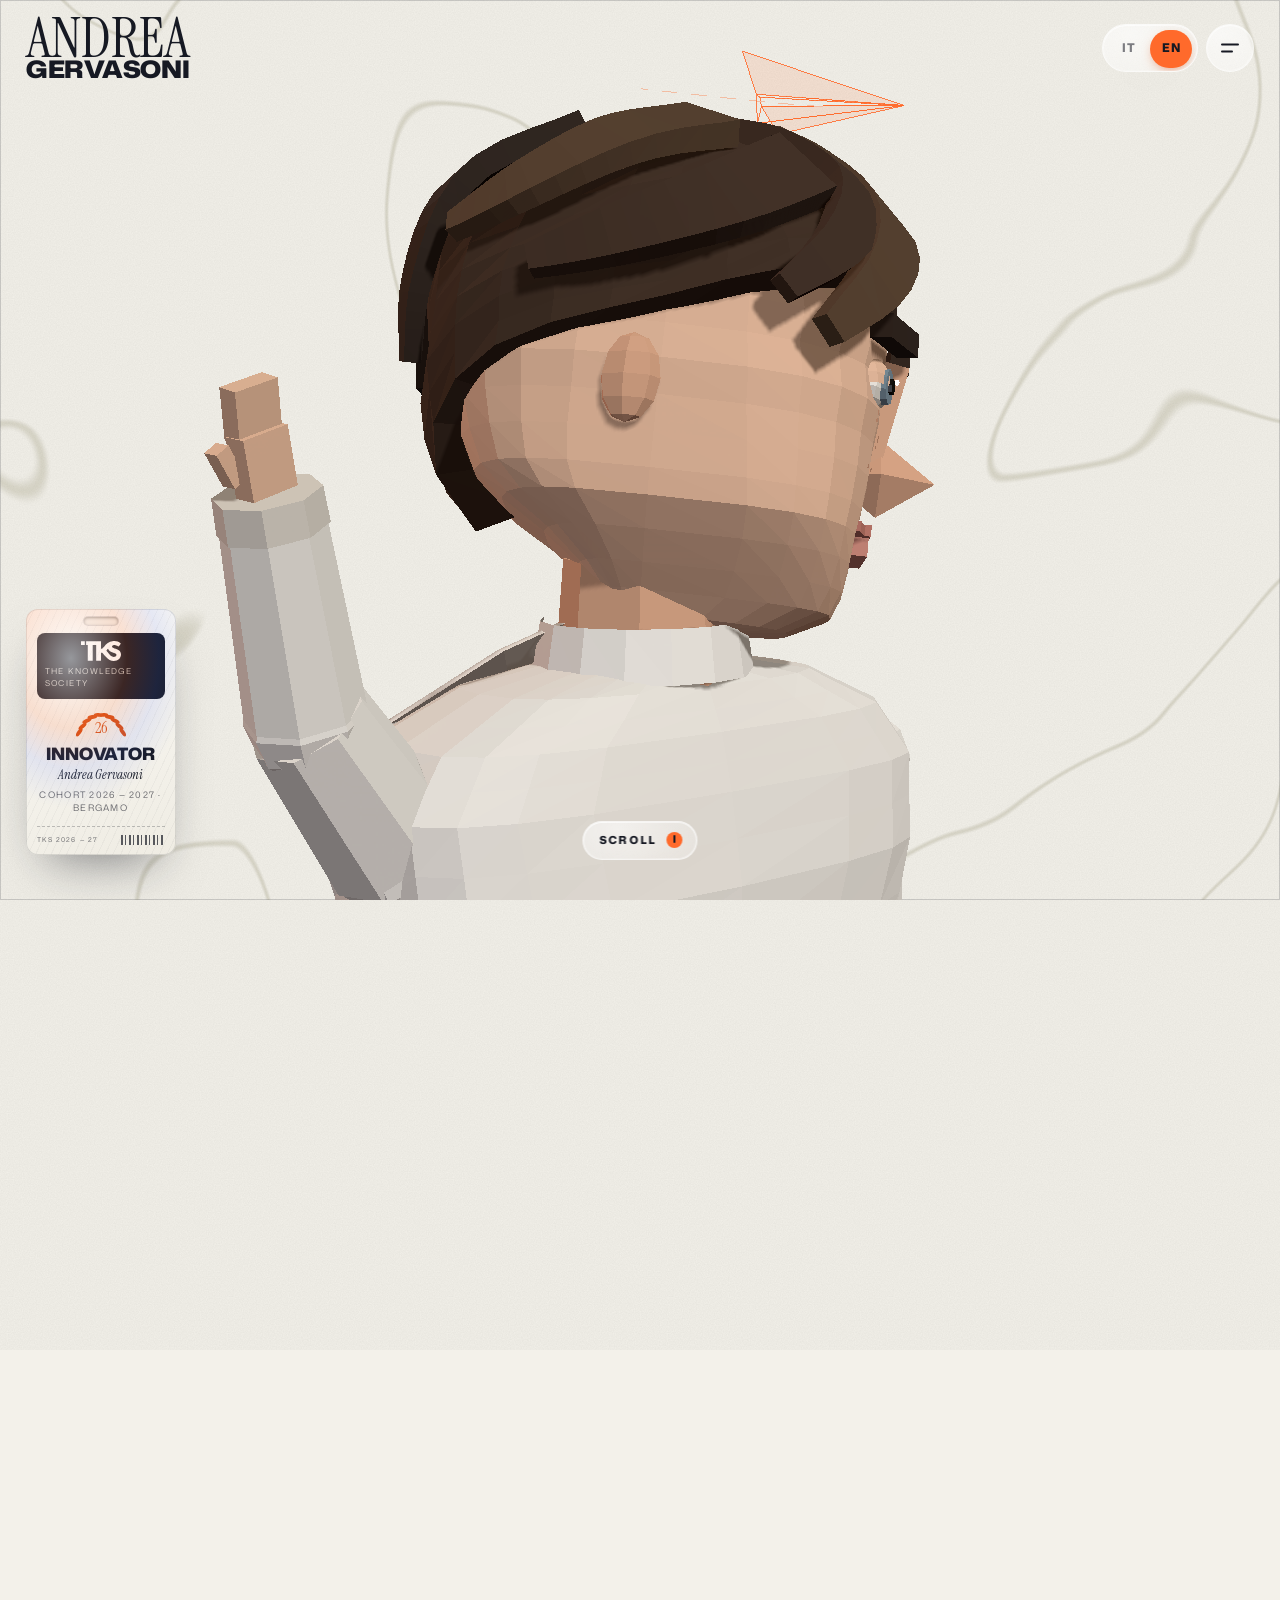
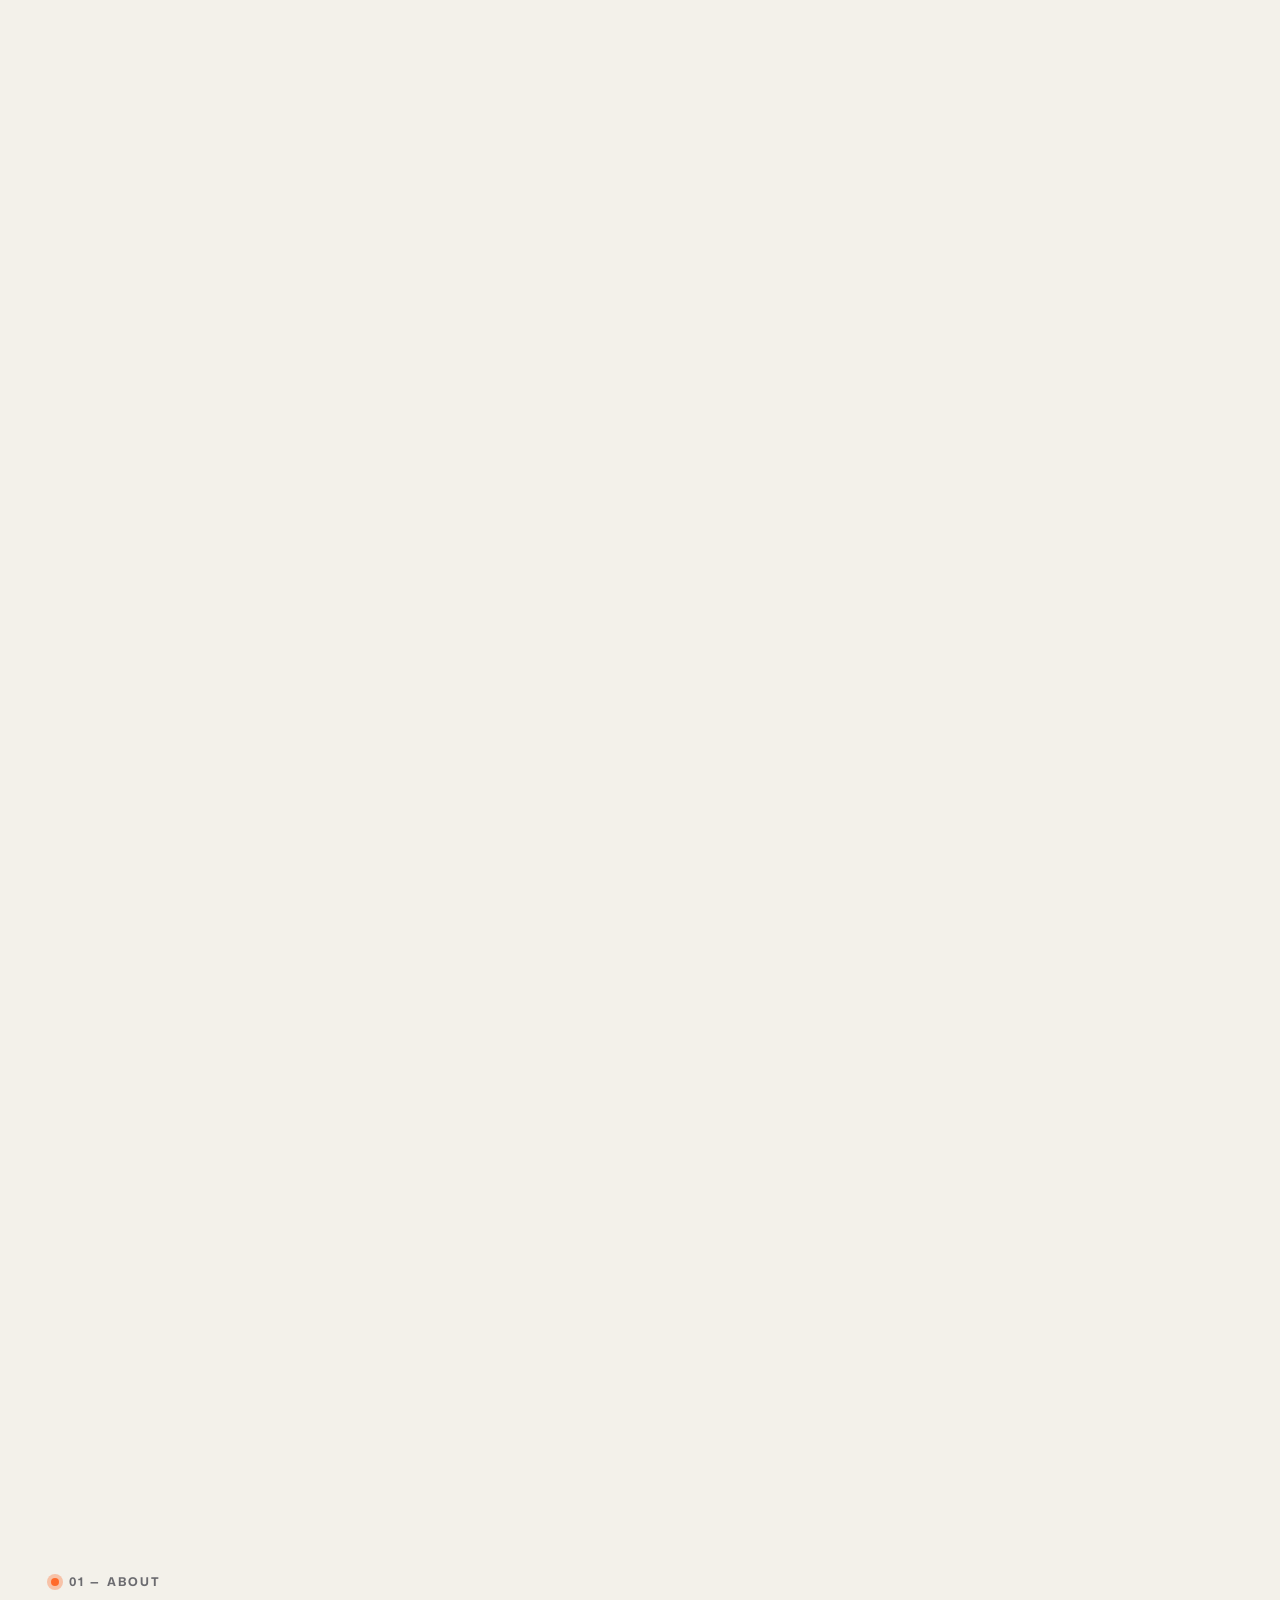
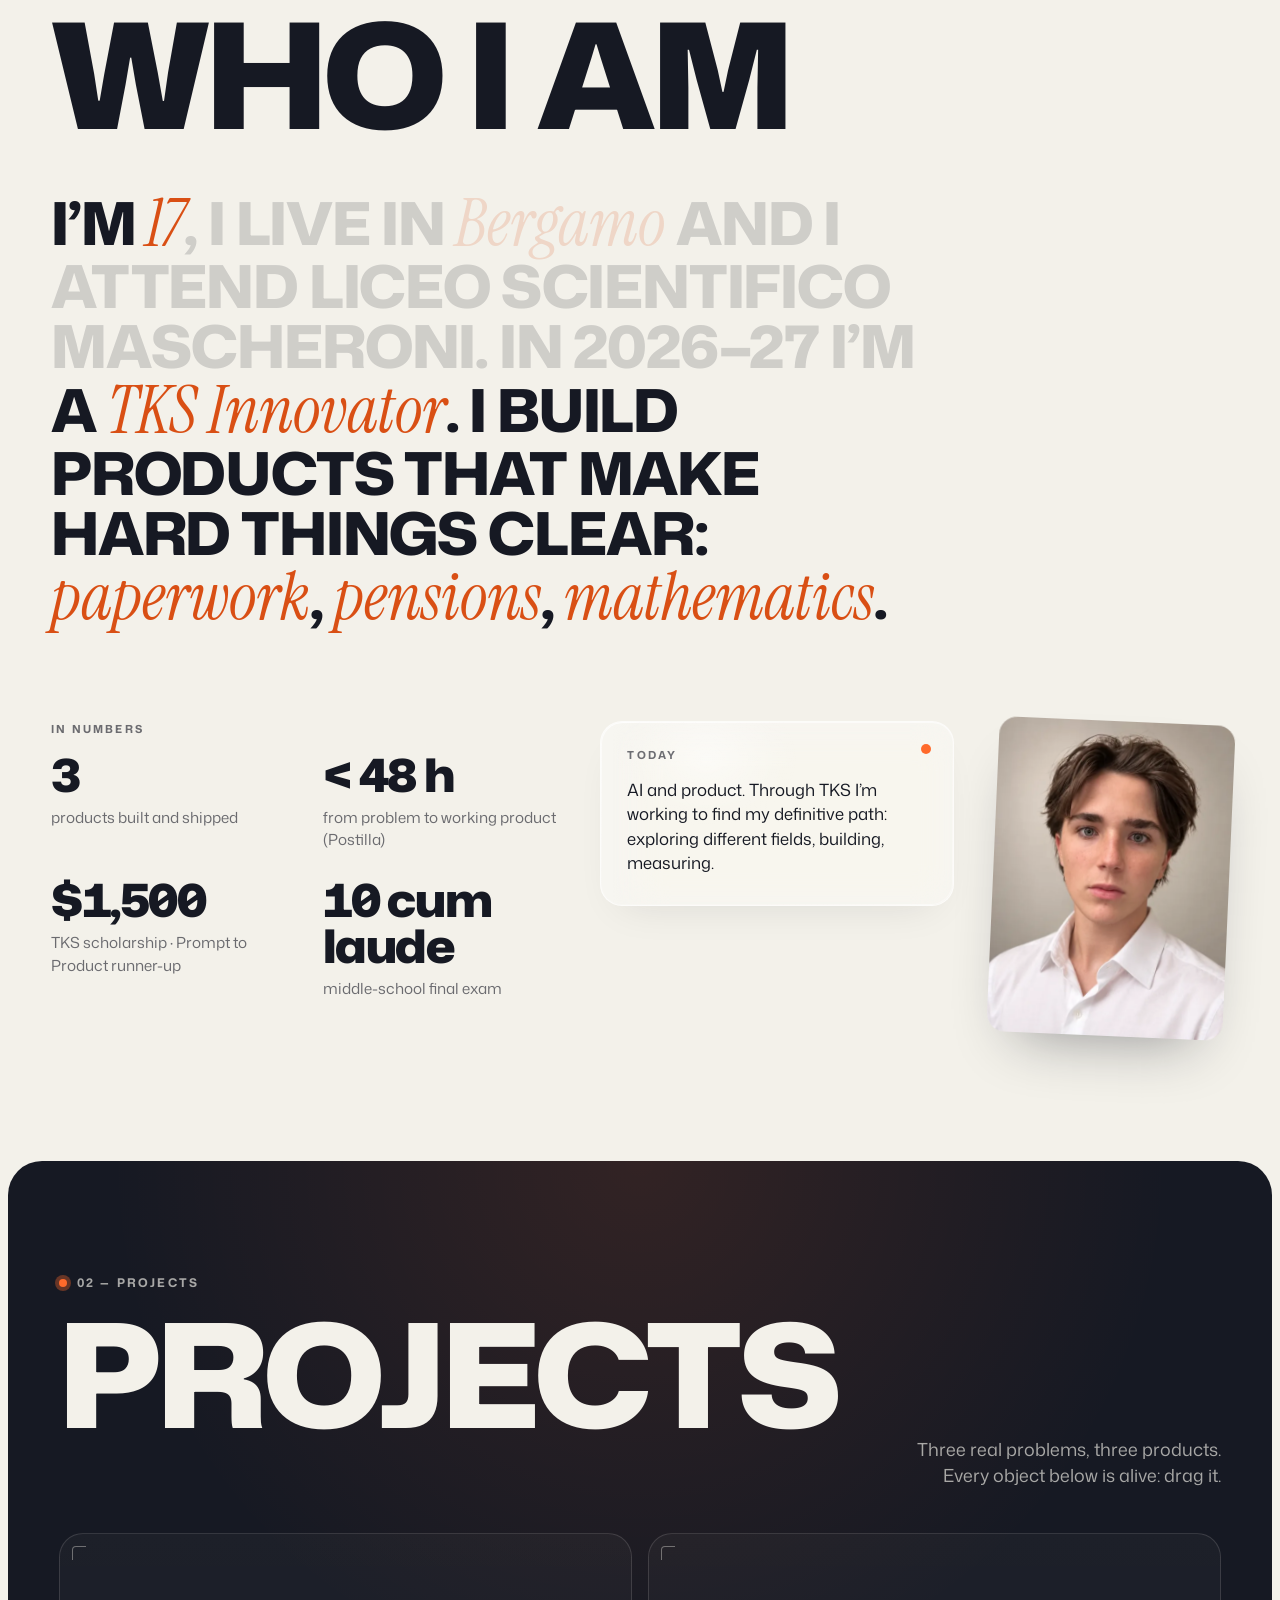
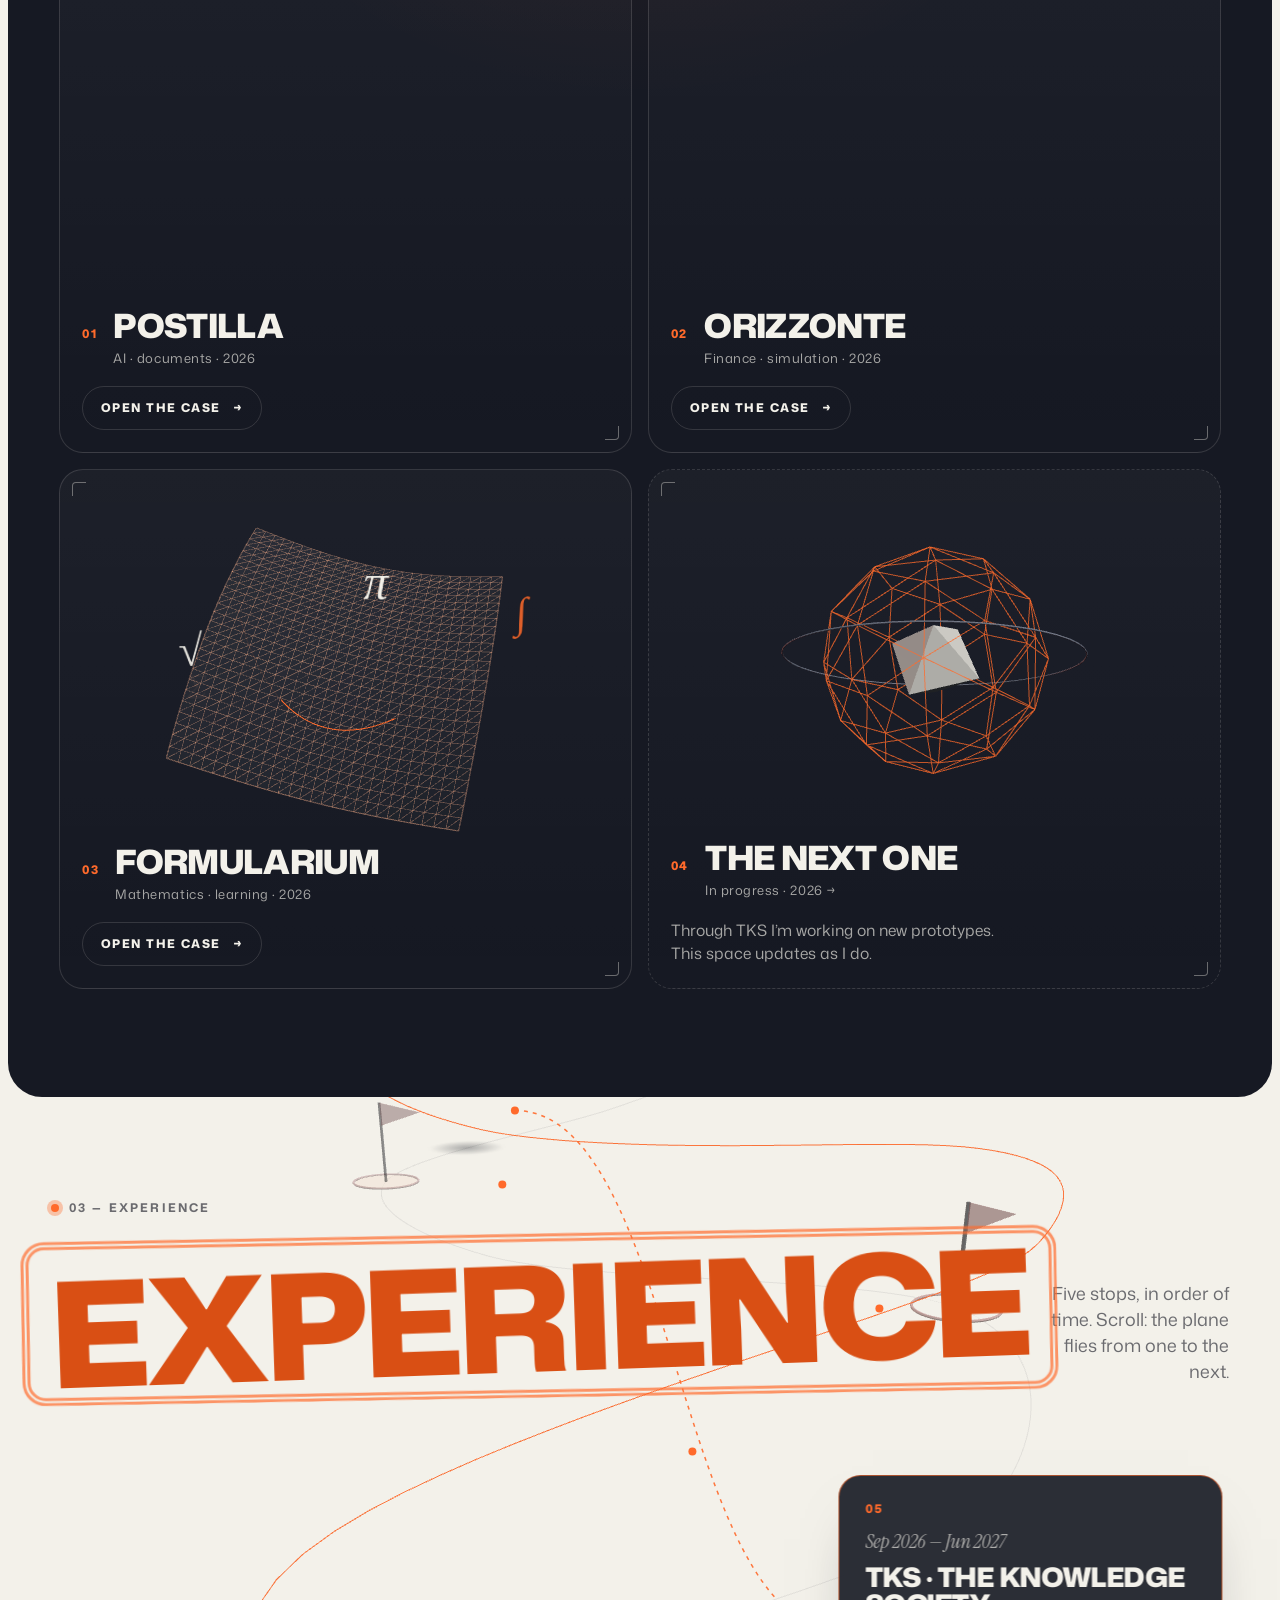
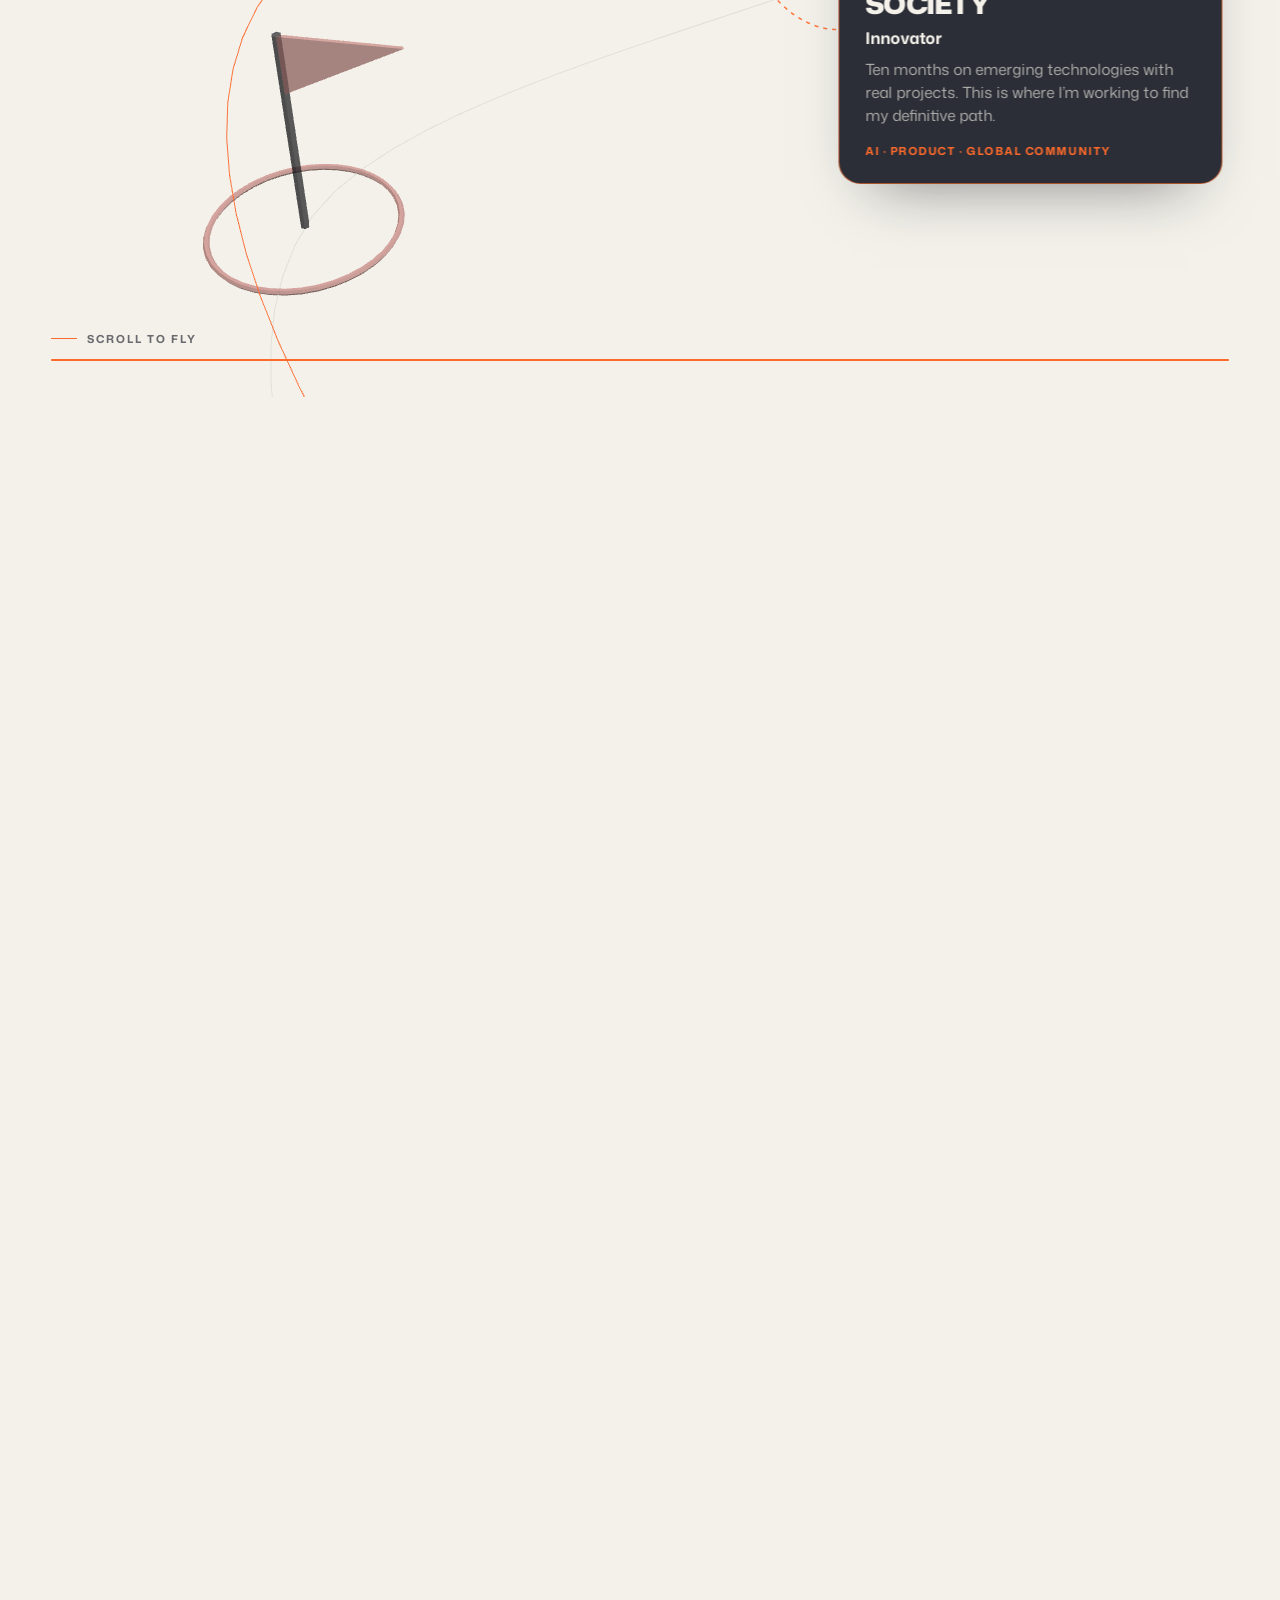
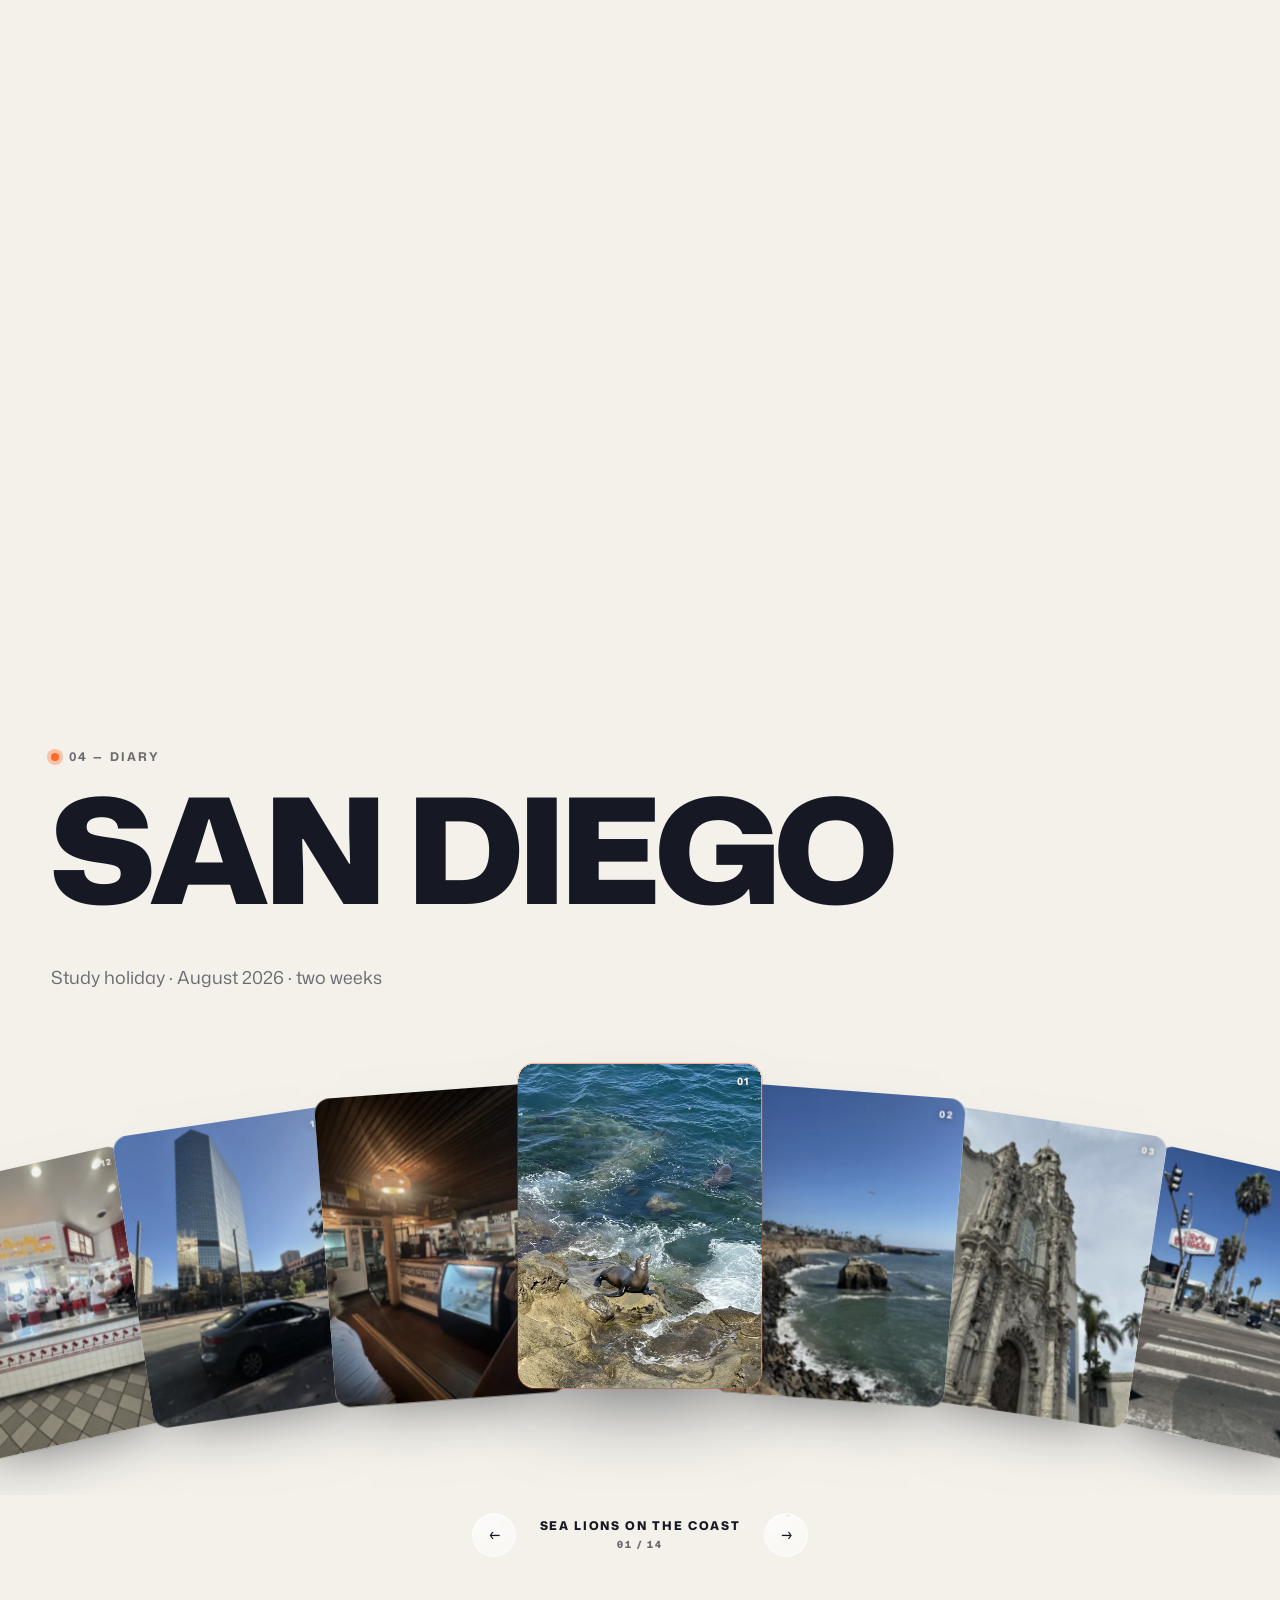
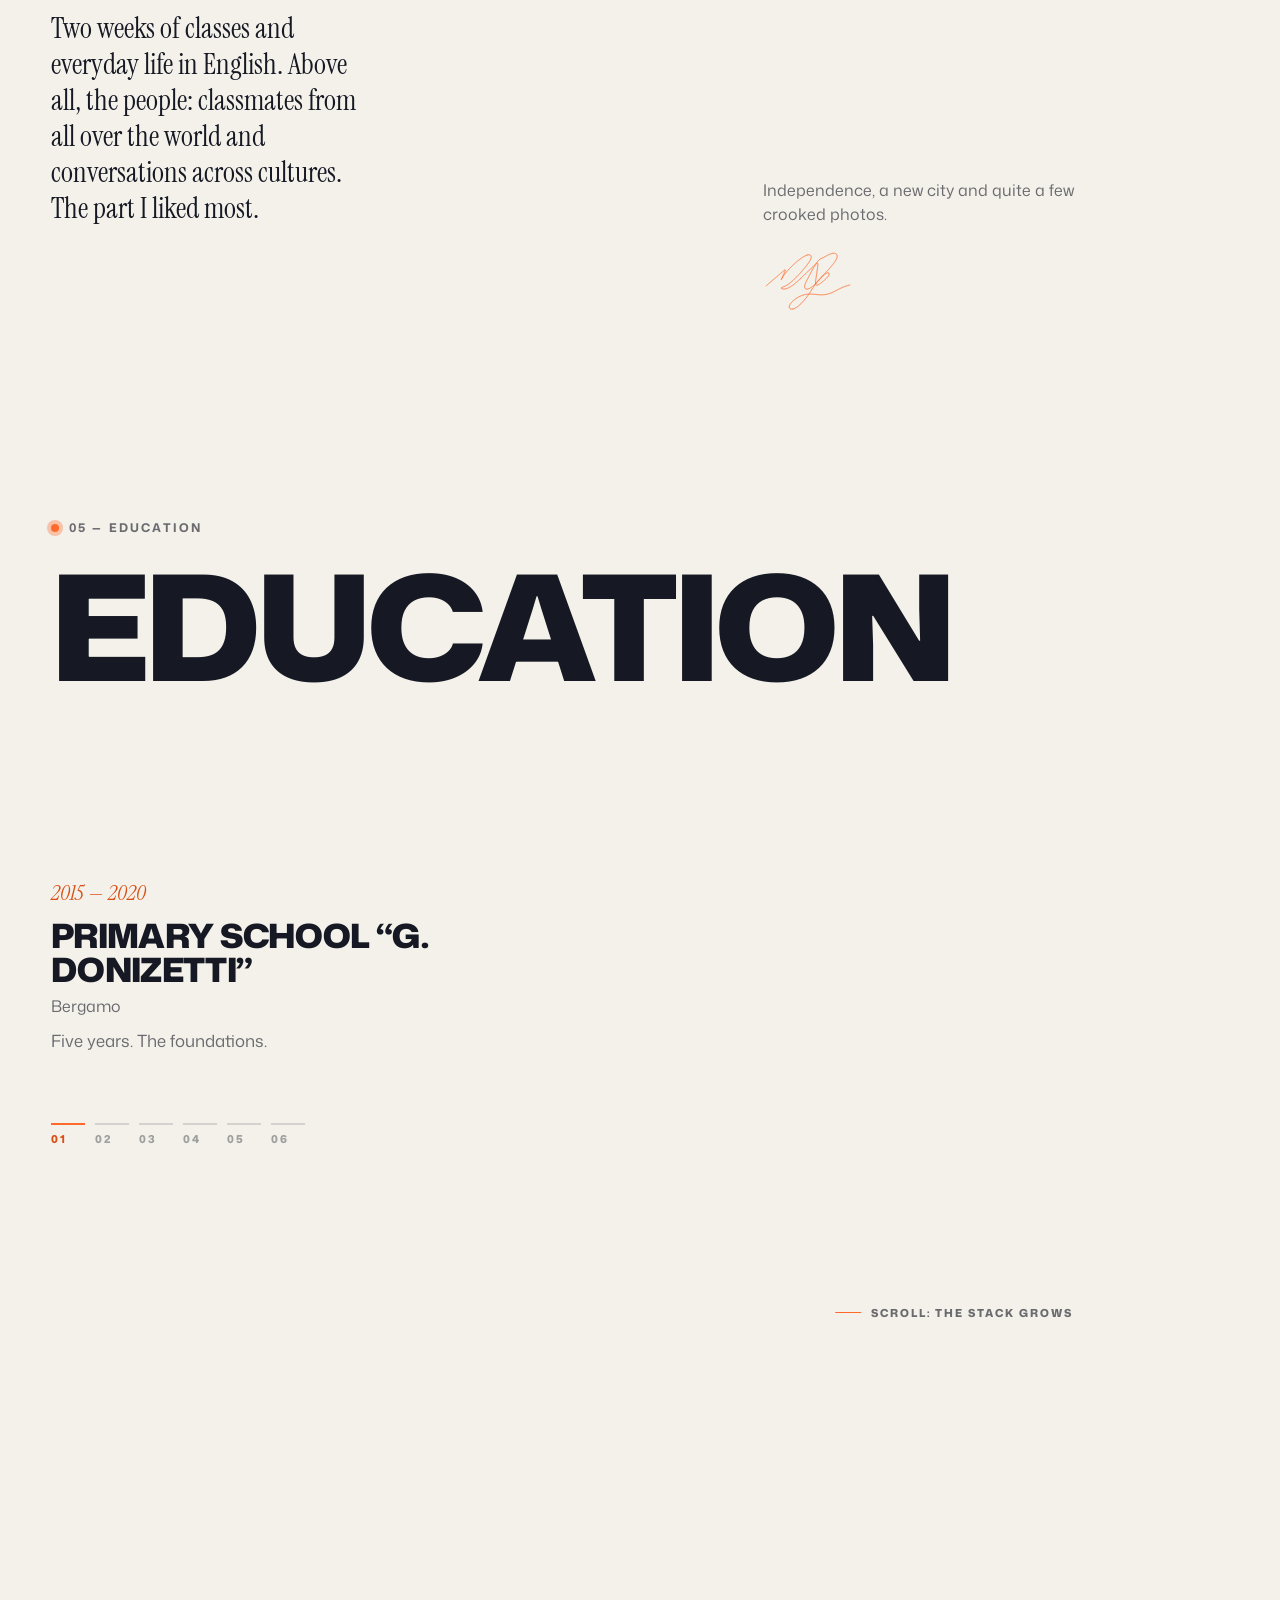
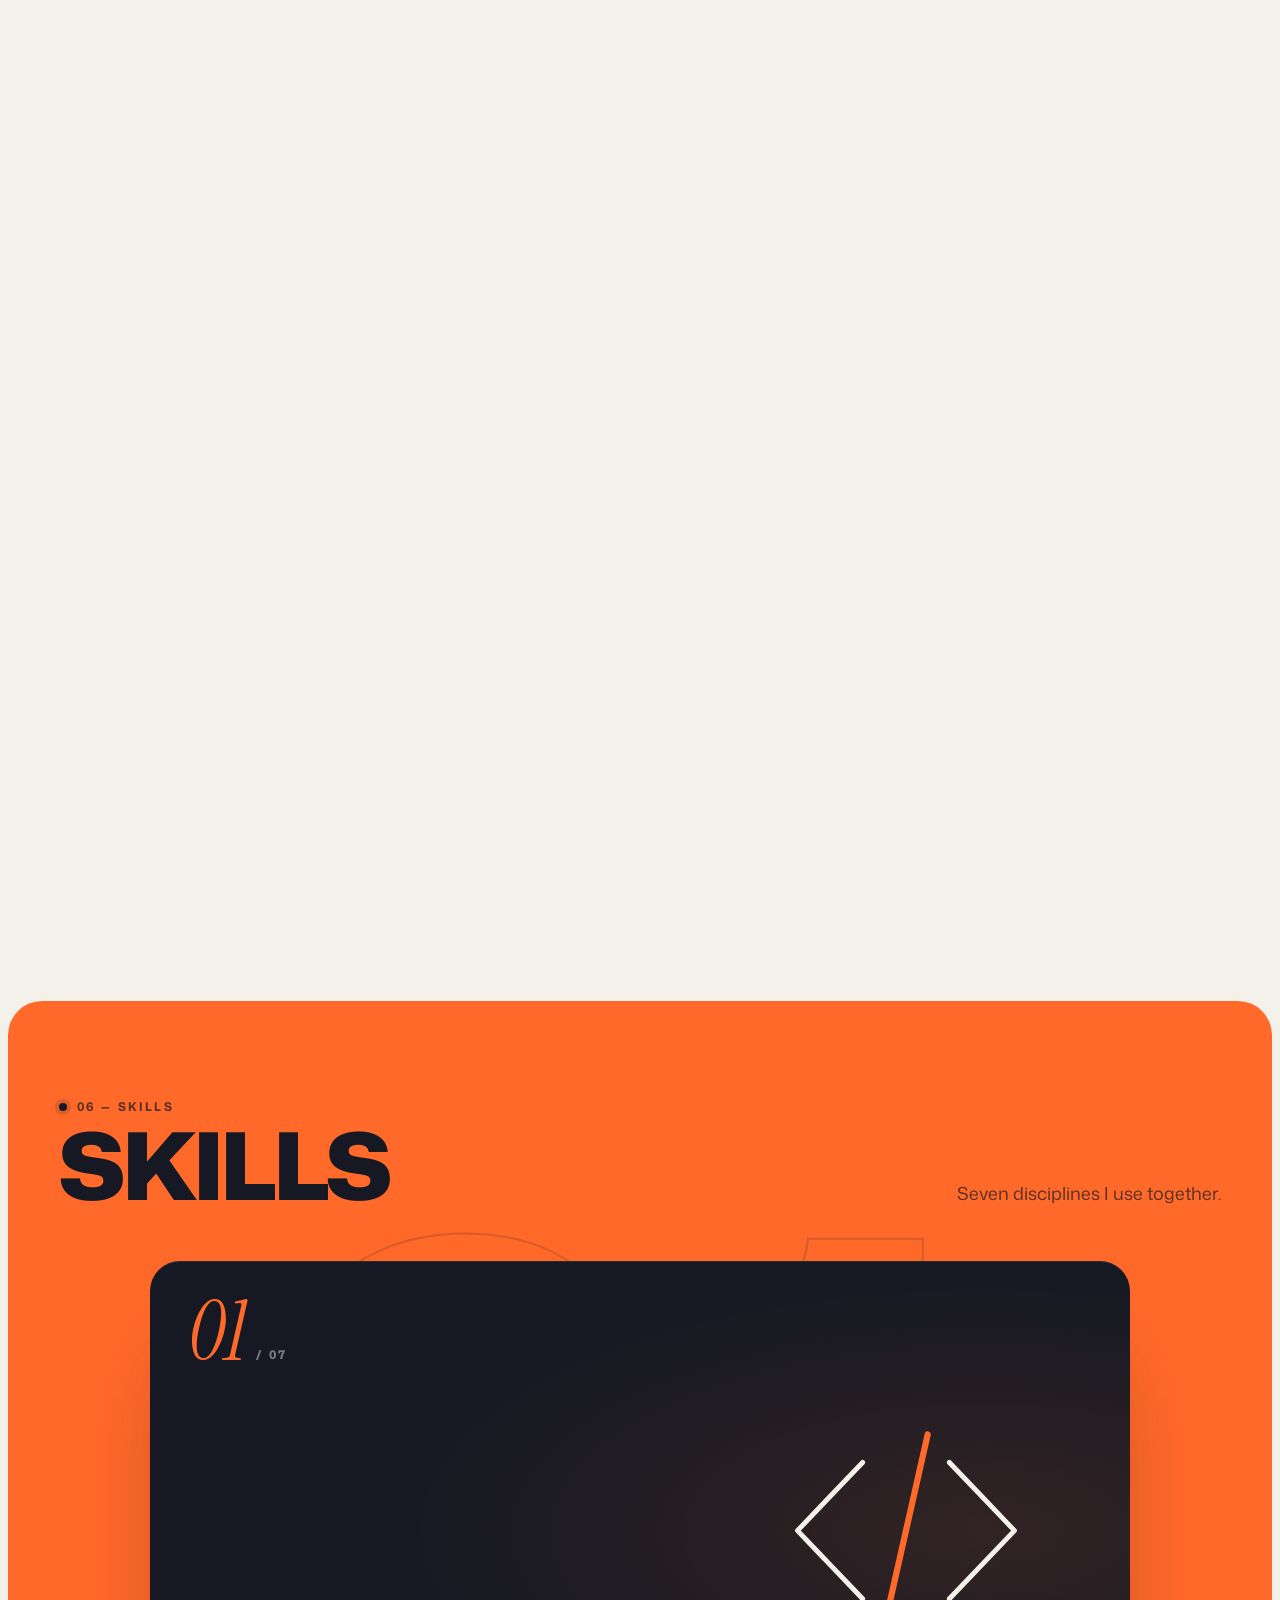
==== commit 0edd775d: "Add files via upload" ====
--- a/index.html
+++ b/index.html
@@ -38,6 +38,7 @@
 
   <!-- Schermo di caricamento -->
   <div class="boot" data-boot aria-hidden="true">
+    <i class="boot-bg"></i>
     <svg class="boot-sign" data-boot-sign viewBox="0 0 785 544"></svg>
     <span class="boot-bar"><i></i></span>
   </div>
--- a/css/style.css
+++ b/css/style.css
@@ -118,6 +118,8 @@
   animation: grain 1.2s steps(4) infinite;
 }
 body[data-theme="dark"] .grain { mix-blend-mode: screen; opacity: .07; }
+/* sui telefoni la grana (un livello a tutto schermo in fusione, animato) costava troppo allo scroll */
+@media (pointer: coarse) { .grain { display: none; } }
 @keyframes grain { 0% { transform: translate(0, 0); } 25% { transform: translate(-3%, 2%); } 50% { transform: translate(2%, -3%); } 75% { transform: translate(-1%, -1%); } 100% { transform: translate(0, 0); } }
 
 main { position: relative; z-index: 2; }
@@ -150,11 +152,19 @@
 .title .word { display: inline-block; white-space: nowrap; }
 
 /* Boot */
-.boot { position: fixed; inset: 0; z-index: 150; display: grid; place-items: center; background: var(--paper); transition: opacity .6s var(--ease-out), visibility .6s; }
+/* Il fondo del caricamento non sta sul contenitore fixed ma su un figlio: Safari 26
+   colorava le sue barre col fondo di un elemento fixed a tutto schermo e le teneva
+   bianche anche dopo l'apertura, finché non si scorreva. Contenitore invisibile,
+   figli visibili (come per la topbar): le barre restano trasparenti da subito. */
+.boot { position: fixed; inset: 0; z-index: 150; display: grid; place-items: center; visibility: hidden; transition: opacity .6s var(--ease-out); }
+.boot > * { visibility: visible; }
+.boot-bg { position: absolute; inset: 0; background: var(--paper); }
+.boot-sign { position: relative; }
 /* pointer-events va giù subito, non in transizione: per i 0,6s in cui la schermata
    di caricamento sfuma restava sopra a tutto e cliccabile, bloccando qualunque tocco
    (bastava aprire una scheda in quella finestra per restarci "murati dentro") */
-.boot.is-done { opacity: 0; visibility: hidden; pointer-events: none; }
+.boot.is-done { opacity: 0; pointer-events: none; }
+.boot.is-done > * { visibility: hidden; transition: visibility 0s .6s; }
 .boot[hidden] { display: none; }
 .boot-sign { width: min(46vw, 300px); color: var(--ink); overflow: visible; }
 .boot-bar { position: absolute; left: 50%; bottom: 14vh; width: 120px; height: 2px; background: var(--paper-3); transform: translateX(-50%); overflow: hidden; border-radius: 2px; }
